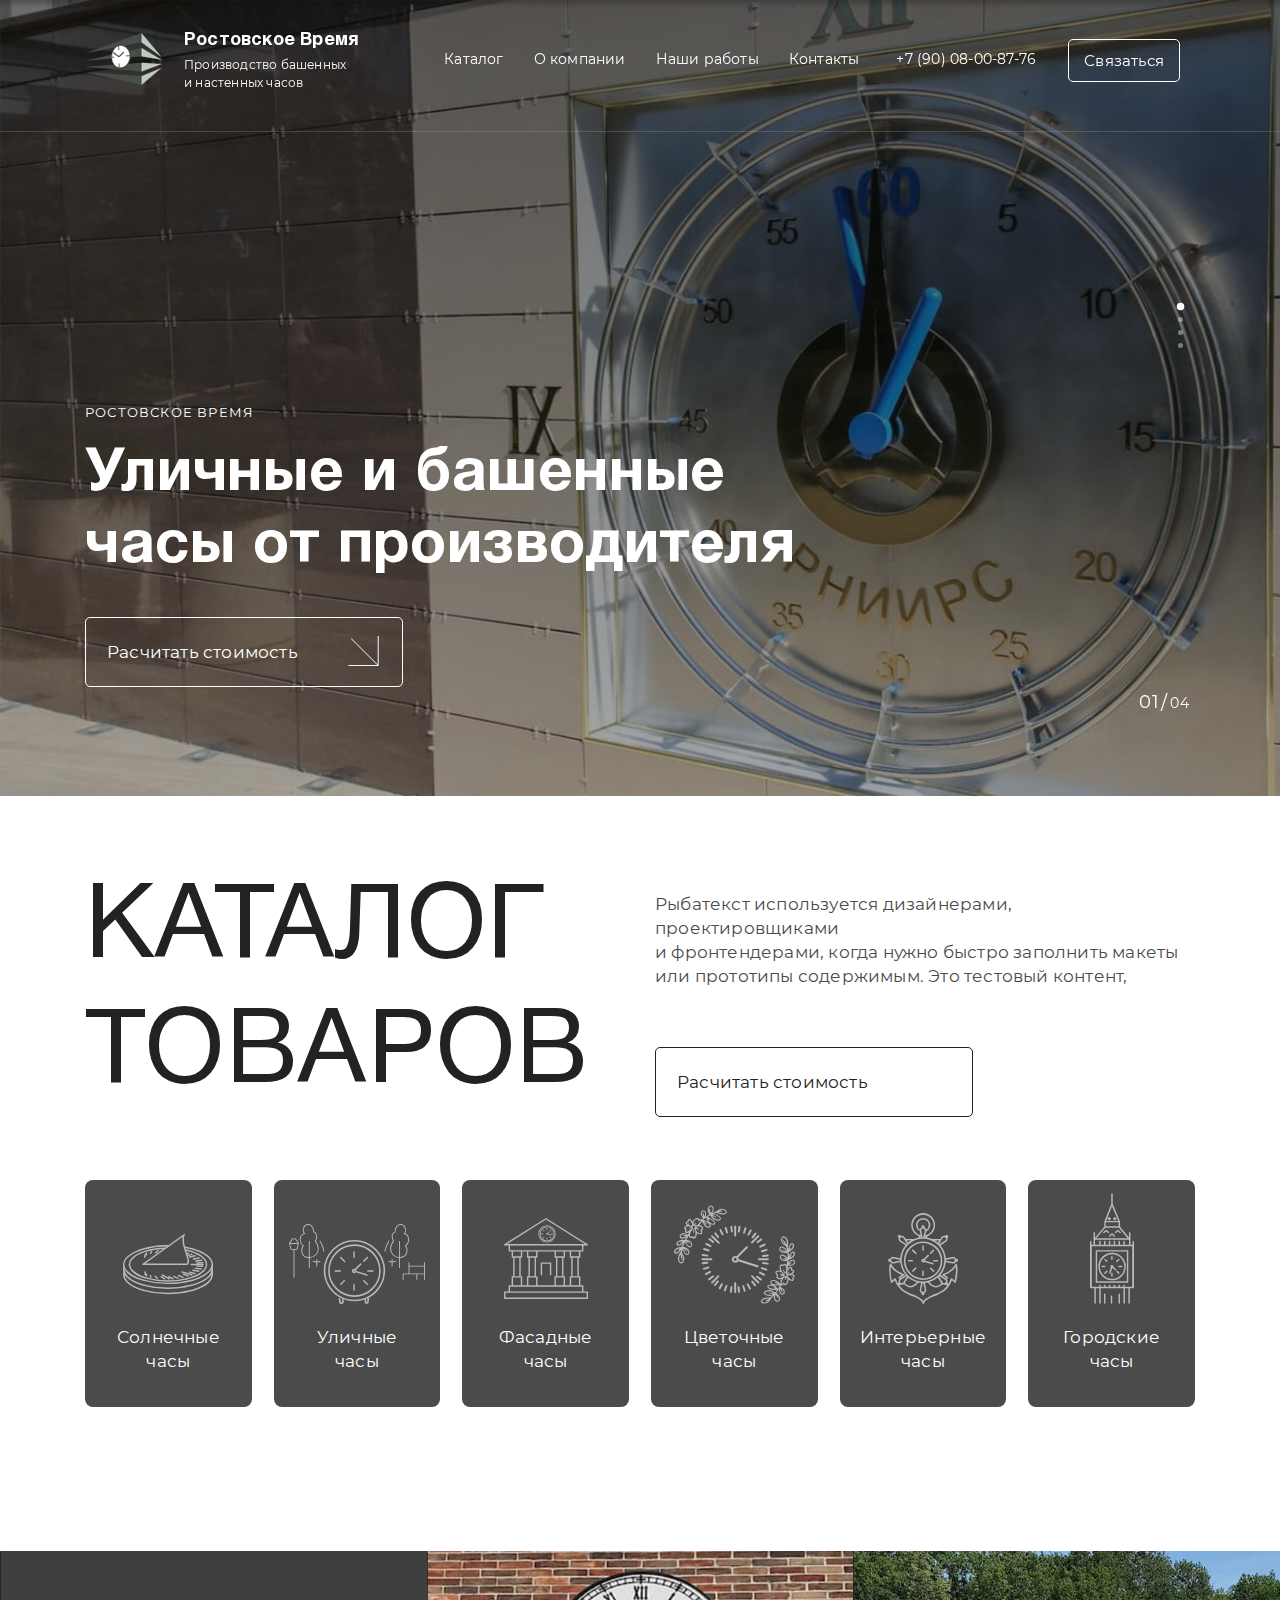
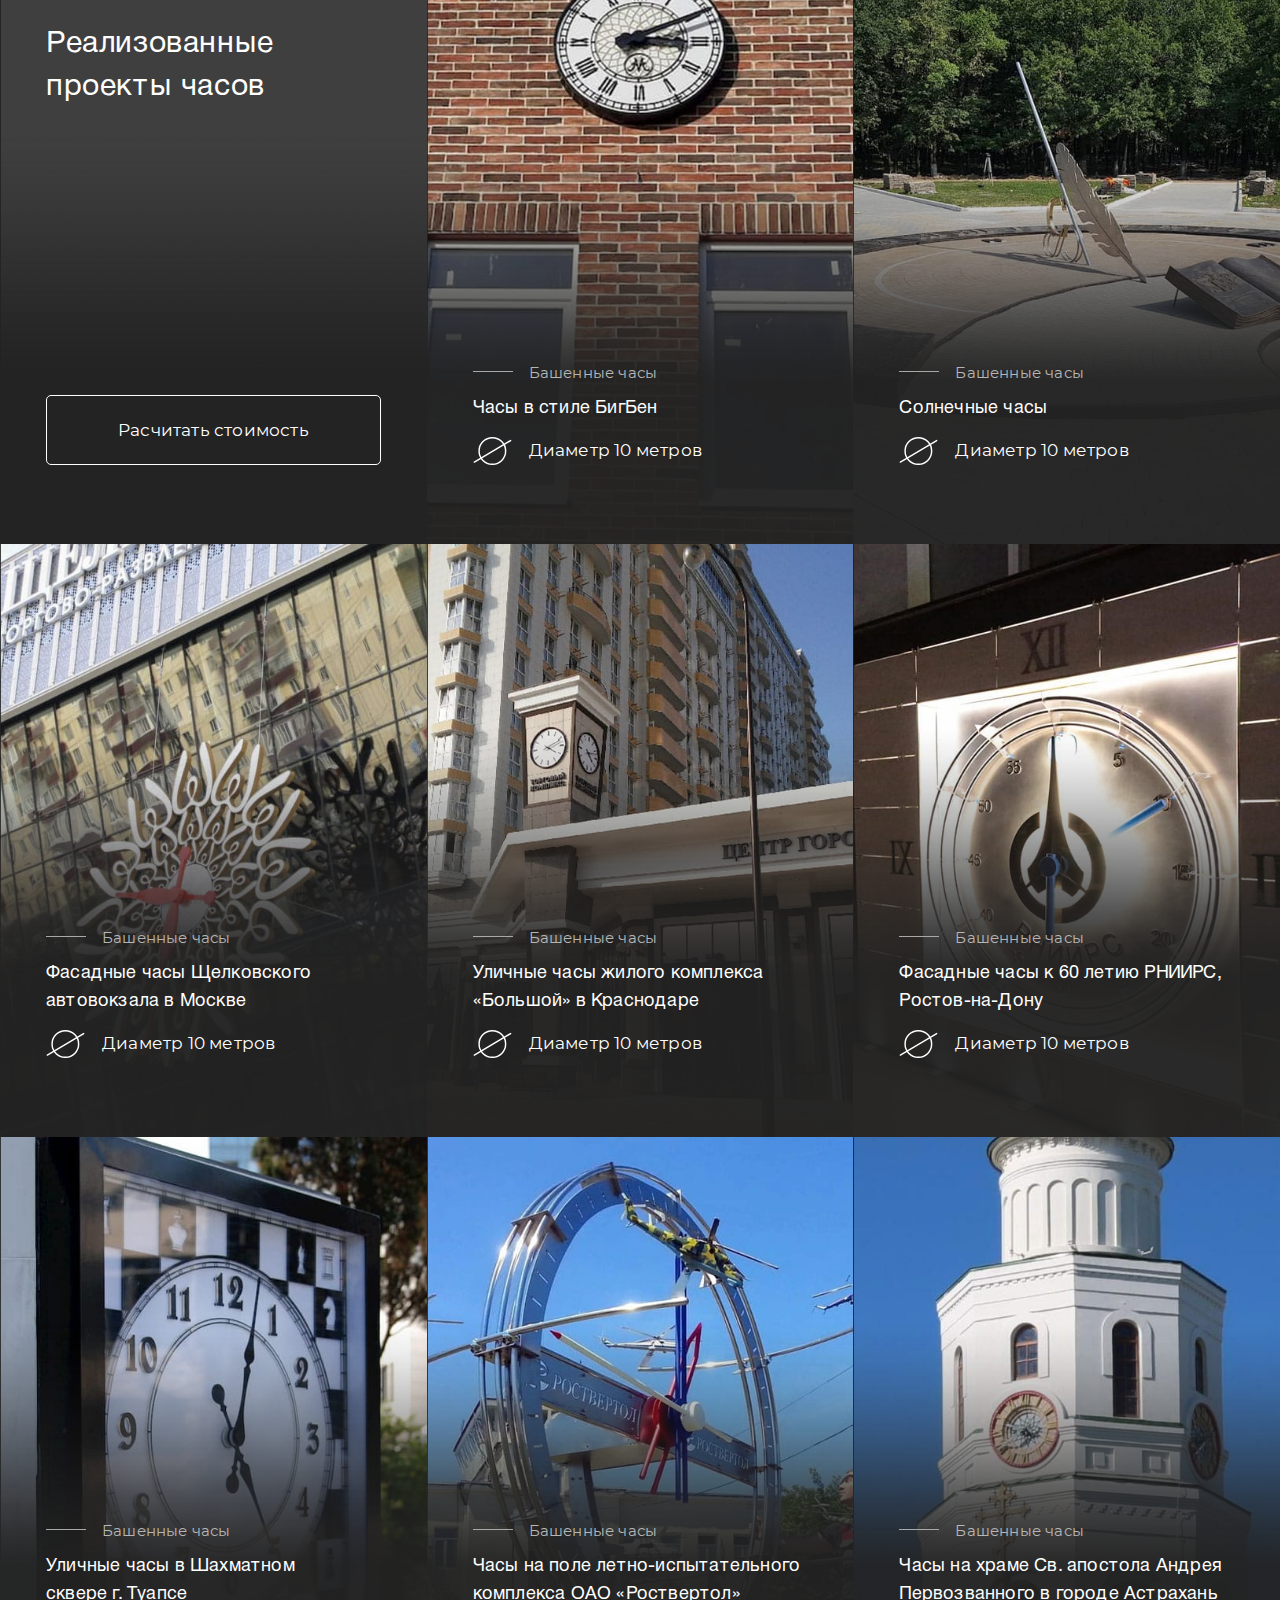
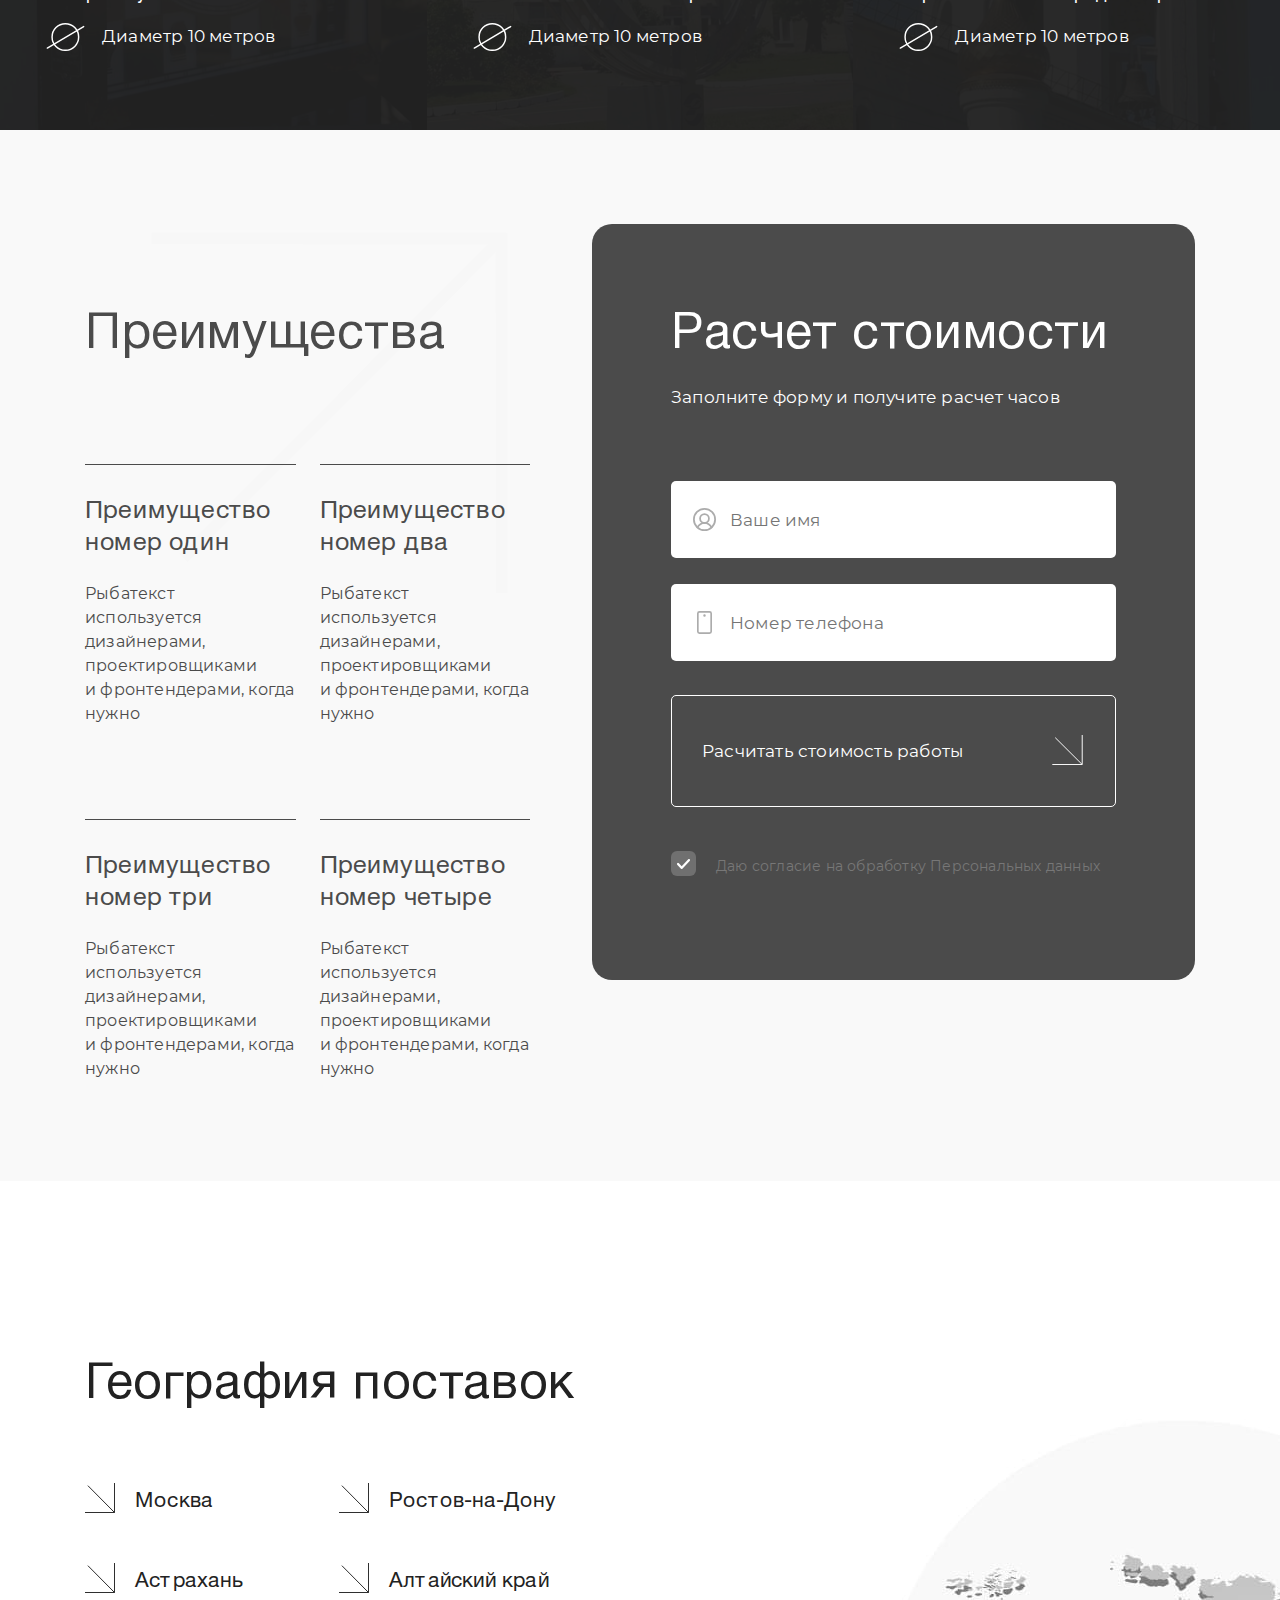
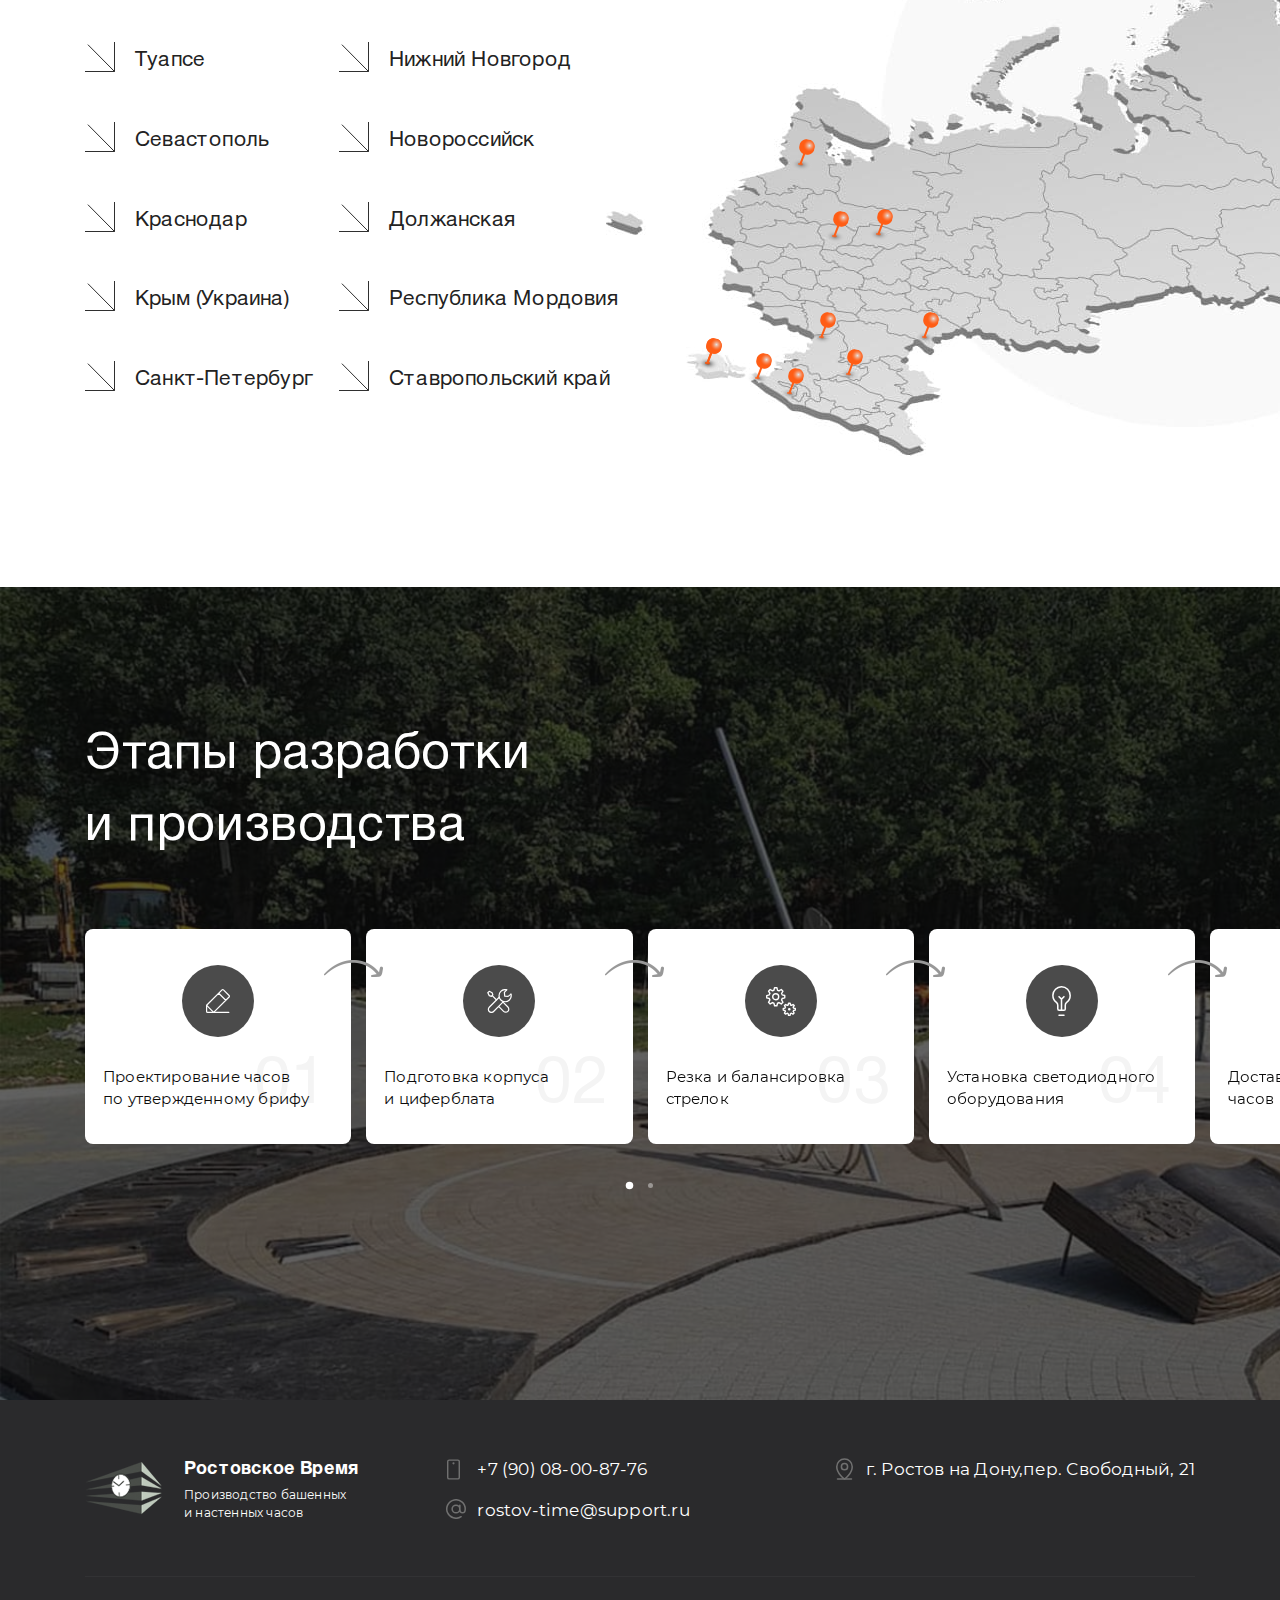
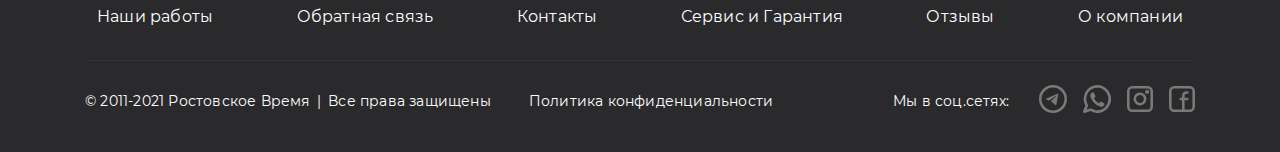
==== index.html @ b3d9bc9e "clocks" ====
<!DOCTYPE html><html lang="ru"><head><meta charset="UTF-8"><meta name="viewport" content="width=device-width,initial-scale=1"><link rel="shortcut icon" href="favicon.ico" type="image/x-icon"><meta http-equiv="X-UA-Compatible" content="ie=edge"><meta name="theme-color" content="#4b4b4b"><title>Главная</title><link rel="stylesheet" href="https://cdn.jsdelivr.net/npm/@fancyapps/ui/dist/fancybox.css"><link rel="stylesheet" href="css/vendor.css"><link rel="stylesheet" href="css/main.css"><script src="https://cdn.jsdelivr.net/npm/@fancyapps/ui@4.0/dist/fancybox.umd.js"></script><script defer="defer" src="js/main.js"></script></head><body><div class="page d-flex flex-column"><div class="page__row page__row--wrapper flex-grow-1"><div class="page__cell container-fluid"><div class="page__row page__row--header page__row--header-abs"><div class="page__cell container"><header class="header"><div class="header__row row flex-nowrap justify-content-between justify-content-lg-start align-items-center"><div class="header__cell header__cell--logo col-auto"><a href="#" class="logo d-flex align-items-center"><img class="logo__picture" src="img/logo.png" alt="Logo"> <span class="logo__content"><span class="logo__title d-lg-none d-xl-block">Ростовское Время</span> <span class="logo__desc d-none d-xl-block">Производство башенных<br>и настенных часов</span></span></a></div><div class="header__cell d-block d-lg-none col-auto"><div class="row row-mr-0 align-items-center"><div class="col-auto col-pd-0"><button class="btn-tel btn-reset d-flex justify-content-center align-items-center"><img class="btn-tel__icon" src="img/mobile-call.svg" alt="tel"></button></div><div class="col-auto col-pd-0"><button class="hamburger btn-reset" data-target="#nav"><img class="hamburger__icon" src="img/hamburger.svg" alt="hamburger"></button></div></div></div><div class="header__cell header__cell--nav col-auto flex-grow-1"><nav class="nav row align-items-center justify-content-between d-block d-lg-flex" id="nav"><div class="nav__top col-auto"><div class="nav__logo d-lg-none"><a href="#" class="logo logo--nav d-inline-flex align-items-center"><img class="logo__picture logo__picture--nav" src="img/logo.png" alt="Logo"> <span class="logo__content logo__content--nav"><span class="logo__title logo__title--nav d-lg-none d-xl-block">Ростовское Время</span></span></a></div><ul class="nav__menu d-lg-flex list-reset"><li class="nav__item"><a class="nav__link" href="#">Каталог</a></li><li class="nav__item"><a class="nav__link" href="#">О компании</a></li><li class="nav__item"><a class="nav__link" href="#">Наши работы</a></li><li class="nav__item"><a class="nav__link" href="#">Контакты</a></li></ul></div><div class="nav__contacts col-auto"><div class="row row-mr-16 align-items-center d-none d-lg-flex"><div class="col-auto col-pd-16"><a class="nav__tel" href="tel:+79008008776">+7 (90) 08-00-87-76</a></div><div class="col-auto col-pd-16"><a class="nav__btn btn btn--default btn--sm d-inline-flex justify-content-center align-items-center user-select-none" href="#">Связаться</a></div></div><div class="nav__contacts-bottom d-lg-none"><div class="nav__contacts-block d-flex"><i class="nav__contacts-icon tel"></i> <a class="nav__contacts-text" href="mailto:rostov-time@support.ru">+7 (90) 08-00-87-76</a></div><div class="nav__contacts-block d-flex"><i class="nav__contacts-icon email"></i> <a class="nav__contacts-text" href="mailto:rostov-time@support.ru">rostov-time@support.ru</a></div><div class="nav__contacts-block d-flex"><i class="nav__contacts-icon pin"></i> <span class="nav__contacts-text">г. Ростов на Дону,<br class="d-lg-none">пер. Свободный, 21</span></div></div></div></nav><span class="nav__overlay" data-target="#nav"></span></div></div></header></div></div><div class="page__row"><div class="page__cell container-fluid"><div class="home"><div class="home-swiper swiper"><div class="swiper-wrapper"><section class="swiper-slide"><div class="home__item bg-cover" style="background-image: url(img/home-bg-1.jpg);"><div class="home__row"><div class="home__cell container"><div class="home__wrapper d-flex align-items-center align-items-lg-end"><div class="home__content"><span class="home__text text-uppercase">Ростовское Время</span><h1 class="home__title title title--h1 bold">Уличные и башенные часы от производителя</h1><a class="nav__btn btn btn--default btn--lg d-inline-flex justify-content-center align-items-center user-select-none" href="#"><span class="btn__text">Расчитать стоимость</span> <i class="icon"><svg class="icon__svg icon__svg--btn-arrow fill-none"><use xlink:href="img/sprite.svg#btn-arrow"></use></svg></i></a></div></div></div></div></div></section><section class="swiper-slide"><div class="home__item bg-cover" style="background-image: url(img/home-bg-2.jpg);"><div class="home__row"><div class="home__cell container"><div class="home__wrapper d-flex align-items-center align-items-lg-end"><div class="home__content"><span class="home__text text-uppercase">Ростовское Время 2</span><h1 class="home__title title title--h1 bold">Уличные и башенные часы от производителя 2</h1><a class="nav__btn btn btn--default btn--lg d-inline-flex justify-content-center align-items-center user-select-none" href="#"><span class="btn__text">Расчитать стоимость</span> <i class="icon"><svg class="icon__svg icon__svg--btn-arrow fill-none"><use xlink:href="img/sprite.svg#btn-arrow"></use></svg></i></a></div></div></div></div></div></section><section class="swiper-slide"><div class="home__item bg-cover" style="background-image: url(img/home-bg-1.jpg);"><div class="home__row"><div class="home__cell container"><div class="home__wrapper d-flex align-items-center align-items-lg-end"><div class="home__content"><span class="home__text text-uppercase">Ростовское Время 3</span><h1 class="home__title title title--h1 bold">Уличные и башенные часы от производителя 3</h1><a class="nav__btn btn btn--default btn--lg d-inline-flex justify-content-center align-items-center user-select-none" href="#"><span class="btn__text">Расчитать стоимость</span> <i class="icon"><svg class="icon__svg icon__svg--btn-arrow fill-none"><use xlink:href="img/sprite.svg#btn-arrow"></use></svg></i></a></div></div></div></div></div></section><section class="swiper-slide"><div class="home__item bg-cover" style="background-image: url(img/home-bg-2.jpg);"><div class="home__row"><div class="home__cell container"><div class="home__wrapper d-flex align-items-center align-items-lg-end"><div class="home__content"><span class="home__text text-uppercase">Ростовское Время 4</span><h1 class="home__title title title--h1 bold">Уличные и башенные часы от производителя 4</h1><a class="nav__btn btn btn--default btn--lg d-inline-flex justify-content-center align-items-center user-select-none" href="#"><span class="btn__text">Расчитать стоимость</span> <i class="icon"><svg class="icon__svg icon__svg--btn-arrow fill-none"><use xlink:href="img/sprite.svg#btn-arrow"></use></svg></i></a></div></div></div></div></div></section></div><div class="home__dots dots d-flex flex-lg-column"></div><div class="disc-num d-none d-lg-block"></div></div></div></div></div><div class="page__row bg-color-wild-sand-mobile"><div class="page__cell container"><section class="section section--first"><div class="section__row row text-center-mobile"><div class="section__cell col-12 col-xl-6"><h2 class="section__main-title title light text-uppercase">каталог товаров</h2></div><div class="section__cell section__cell--content col-12 col-xl-6"><p class="section__text text">Рыбатекст используется дизайнерами, проектировщиками<br>и фронтендерами, когда нужно быстро заполнить макеты<br>или прототипы содержимым. Это тестовый контент,</p><a class="section__btn btn btn--primary btn--lg d-inline-flex justify-content-center align-items-center user-select-none" href="#"><span class="btn__text">Расчитать стоимость</span> <i class="icon"><svg class="icon__svg icon__svg--btn-arrow fill-none"><use xlink:href="img/sprite.svg#btn-arrow"></use></svg></i></a></div></div><div class="catalog"><ul class="catalog__items row row-mr-11 list-reset"><li class="catalog__item col-6 col-md-3 col-xl-2 col-pd-11"><a class="catalog__block d-flex flex-column align-items-center height-fluid" href="#"><i class="catalog__icon d-flex justify-content-center align-items-start icon"><svg class="icon__svg icon__svg--catalog-1 stroke-none"><use xlink:href="img/sprite.svg#catalog-1"></use></svg> </i><span class="catalog__text">Солнечные<br>часы</span></a></li><li class="catalog__item col-6 col-md-3 col-xl-2 col-pd-11"><a class="catalog__block d-flex flex-column align-items-center height-fluid" href="#"><i class="catalog__icon d-flex justify-content-center align-items-start icon"><svg class="icon__svg icon__svg--catalog-2 stroke-none"><use xlink:href="img/sprite.svg#catalog-2"></use></svg> </i><span class="catalog__text">Уличные<br>часы</span></a></li><li class="catalog__item col-6 col-md-3 col-xl-2 col-pd-11"><a class="catalog__block d-flex flex-column align-items-center height-fluid" href="#"><i class="catalog__icon d-flex justify-content-center align-items-start icon"><svg class="icon__svg icon__svg--catalog-3 stroke-none"><use xlink:href="img/sprite.svg#catalog-3"></use></svg> </i><span class="catalog__text">Фасадные<br>часы</span></a></li><li class="catalog__item col-6 col-md-3 col-xl-2 col-pd-11"><a class="catalog__block d-flex flex-column align-items-center height-fluid" href="#"><i class="catalog__icon d-flex justify-content-center align-items-start icon"><svg class="icon__svg icon__svg--catalog-4 stroke-none"><use xlink:href="img/sprite.svg#catalog-4"></use></svg> </i><span class="catalog__text">Цветочные<br>часы</span></a></li><li class="catalog__item col-6 col-md-3 col-xl-2 col-pd-11"><a class="catalog__block d-flex flex-column align-items-center height-fluid" href="#"><i class="catalog__icon d-flex justify-content-center align-items-start icon"><svg class="icon__svg icon__svg--catalog-5 stroke-none"><use xlink:href="img/sprite.svg#catalog-5"></use></svg> </i><span class="catalog__text">Интерьерные<br>часы</span></a></li><li class="catalog__item col-6 col-md-3 col-xl-2 col-pd-11"><a class="catalog__block d-flex flex-column align-items-center height-fluid" href="#"><i class="catalog__icon d-flex justify-content-center align-items-start icon"><svg class="icon__svg icon__svg--catalog-6 stroke-none"><use xlink:href="img/sprite.svg#catalog-6"></use></svg> </i><span class="catalog__text">Городские<br>часы</span></a></li></ul></div></section></div></div><div class="page__row"><div class="page__cell container-fluid"><section class="section section--works"><h2 class="section__title title title--h2 light text-center-mobile color-dark d-lg-none">Реализованные проекты часов</h2><div class="works"><ul class="works__items row row-mr-0 list-reset"><li class="works__item d-none d-lg-block col-12 col-sm-6 col-lg-4 col-pd-0 d-none d-lg-block"><div class="work height-fluid"><div class="work__wrapper height-fluid d-flex flex-column justify-content-between align-items-start"><h2 class="work__title-h2 title title--h2 light">Реализованные проекты часов</h2><a class="work__btn btn btn--default btn--lg d-inline-flex justify-content-center align-items-center user-select-none" href="#"><span class="btn__text">Расчитать стоимость</span> <i class="icon d-none d-xxl-block"><svg class="icon__svg icon__svg--btn-arrow fill-none"><use xlink:href="img/sprite.svg#btn-arrow"></use></svg></i></a></div></div></li><li class="works__item col-12 col-sm-6 col-md-4 col-pd-0"><div class="work height-fluid d-flex flex-column justify-content-end align-items-start bg-cover" style="background-image: url(img/work-image-1.jpg);"><a class="work__link" href="#"></a><div class="work__content"><p class="work__text">Башенные часы</p><h4 class="work__title title title--h4 light">Часы в стиле БигБен</h4><p class="work__diameter">Диаметр 10 метров</p></div></div></li><li class="works__item col-12 col-sm-6 col-md-4 col-pd-0"><div class="work height-fluid d-flex flex-column justify-content-end align-items-start bg-cover" style="background-image: url(img/work-image-2.jpg);"><a class="work__link" href="#"></a><div class="work__content"><p class="work__text">Башенные часы</p><h4 class="work__title title title--h4 light">Солнечные часы</h4><p class="work__diameter">Диаметр 10 метров</p></div></div></li><li class="works__item col-12 col-sm-6 col-md-4 col-pd-0"><div class="work height-fluid d-flex flex-column justify-content-end align-items-start bg-cover" style="background-image: url(img/work-image-3.jpg);"><a class="work__link" href="#"></a><div class="work__content"><p class="work__text">Башенные часы</p><h4 class="work__title title title--h4 light">Фасадные часы Щелковского автовокзала в Москве</h4><p class="work__diameter">Диаметр 10 метров</p></div></div></li><li class="works__item d-none d-lg-block col-12 col-sm-6 col-lg-4 col-pd-0"><div class="work height-fluid d-flex flex-column justify-content-end align-items-start bg-cover" style="background-image: url(img/work-image-4.jpg);"><a class="work__link" href="#"></a><div class="work__content"><p class="work__text">Башенные часы</p><h4 class="work__title title title--h4 light">Уличные часы жилого комплекса «Большой» в Краснодаре</h4><p class="work__diameter">Диаметр 10 метров</p></div></div></li><li class="works__item d-none d-lg-block col-12 col-sm-6 col-lg-4 col-pd-0"><div class="work height-fluid d-flex flex-column justify-content-end align-items-start bg-cover" style="background-image: url(img/work-image-5.jpg);"><a class="work__link" href="#"></a><div class="work__content"><p class="work__text">Башенные часы</p><h4 class="work__title title title--h4 light">Фасадные часы к 60 летию РНИИРС, Ростов-на-Дону</h4><p class="work__diameter">Диаметр 10 метров</p></div></div></li><li class="works__item d-none d-lg-block col-12 col-sm-6 col-lg-4 col-pd-0"><div class="work height-fluid d-flex flex-column justify-content-end align-items-start bg-cover" style="background-image: url(img/work-image-6.jpg);"><a class="work__link" href="#"></a><div class="work__content"><p class="work__text">Башенные часы</p><h4 class="work__title title title--h4 light">Уличные часы в Шахматном сквере г. Туапсе</h4><p class="work__diameter">Диаметр 10 метров</p></div></div></li><li class="works__item d-none d-lg-block col-12 col-sm-6 col-lg-4 col-pd-0"><div class="work height-fluid d-flex flex-column justify-content-end align-items-start bg-cover" style="background-image: url(img/work-image-7.jpg);"><a class="work__link" href="#"></a><div class="work__content"><p class="work__text">Башенные часы</p><h4 class="work__title title title--h4 light">Часы на поле летно-испытательного комплекса ОАО «Роствертол»</h4><p class="work__diameter">Диаметр 10 метров</p></div></div></li><li class="works__item d-none d-lg-block col-12 col-sm-6 col-lg-4 col-pd-0"><div class="work height-fluid d-flex flex-column justify-content-end align-items-start bg-cover" style="background-image: url(img/work-image-8.jpg);"><a class="work__link" href="#"></a><div class="work__content"><p class="work__text">Башенные часы</p><h4 class="work__title title title--h4 light">Часы на храме Св. апостола Андрея Первозванного в городе Астрахань</h4><p class="work__diameter">Диаметр 10 метров</p></div></div></li></ul></div><div class="section__btn-wrapper d-lg-none"><a class="section__btn btn btn--primary btn--lg d-inline-flex justify-content-between align-items-center user-select-none" href="#"><span class="btn__text">Открыть каталог</span> <i class="icon"><svg class="icon__svg icon__svg--btn-arrow fill-none"><use xlink:href="img/sprite.svg#btn-arrow"></use></svg></i></a></div></section></div></div><div class="page__row bg-color-alabaster"><div class="page__cell container"><section class="section section--default section--advantages-form"><div class="section__row row"><div class="section__cell section__cell--advantages col-12 col-xl-5 col-xxl-6"><h2 class="section__title title title--h2 title--mrb-0 light text-center-mobile">Преимущества</h2><div class="advantages"><ul class="advantages__items row row-mr-12 list-reset"><li class="advantages__item col-12 col-sm-12 col-lg-6 col-pd-12"><div class="advantages__block"><h4 class="advantages__title title title--h4 light">Преимущество номер один</h4><p class="advantages__desc">Рыбатекст используется дизайнерами, проектировщиками и фронтендерами, когда нужно</p></div></li><li class="advantages__item col-12 col-sm-12 col-lg-6 col-pd-12"><div class="advantages__block"><h4 class="advantages__title title title--h4 light">Преимущество номер два</h4><p class="advantages__desc">Рыбатекст используется дизайнерами, проектировщиками и фронтендерами, когда нужно</p></div></li><li class="advantages__item col-12 col-sm-12 col-lg-6 col-pd-12"><div class="advantages__block"><h4 class="advantages__title title title--h4 light">Преимущество номер три</h4><p class="advantages__desc">Рыбатекст используется дизайнерами, проектировщиками и фронтендерами, когда нужно</p></div></li><li class="advantages__item col-12 col-sm-12 col-lg-6 col-pd-12"><div class="advantages__block"><h4 class="advantages__title title title--h4 light">Преимущество номер четыре</h4><p class="advantages__desc">Рыбатекст используется дизайнерами, проектировщиками и фронтендерами, когда нужно</p></div></li></ul></div></div><div class="section__cell section__cell--form col-12 col-xl-7 col-xxl-6"><form class="form" action="#"><div class="form__wrapper"><div class="form__content"><div class="form__block"><header class="form__header"><h2 class="form__title title title--h2 light">Расчет стоимости</h2><p class="form__subtitle">Заполните форму и получите расчет часов</p></header><div class="form__body"><div class="form__group"><div class="form__group-wrapper"><span class="form__icon pointer-events-none d-flex justify-content-center align-items-center"><img class="form__icon-picture form__icon-picture--1" src="img/form-input1.svg" alt="form-icon"> </span><input type="text" name="userName" placeholder="Ваше имя" class="form__control form__control-input control-reset border-radius-6"></div></div><div class="form__group"><div class="form__group-wrapper"><span class="form__icon pointer-events-none d-flex justify-content-center align-items-center"><img class="form__icon-picture form__icon-picture--2" src="img/form-input2.svg" alt="form-icon"> </span><input type="tel" name="userTel" placeholder="Номер телефона" class="form__control form__control-input control-reset border-radius-6" maxlength="18"></div></div><div class="form__group form__group--btn"><button class="form__btn btn btn--default btn--shadow btn--xl btn--fluid text-left-mobile d-inline-flex justify-content-between align-items-center" type="submit"><span class="btn__text">Расчитать стоимость работы</span> <i class="icon"><svg class="icon__svg icon__svg--btn-arrow fill-none"><use xlink:href="img/sprite.svg#btn-arrow"></use></svg></i></button></div><div class="agree"><label class="agree__label"><input type="checkbox" name="agree" checked="" class="agree__checkbox"> <i class="agree__icon border-radius-2 d-flex justify-content-center align-items-center"><img class="agree__checked" src="img/checked.png" alt="checked"></i></label> Даю согласие на обработку <a href="#" class="agree__link white" target="_blank">Персональных данных</a></div></div></div></div></div></form></div></div></section></div></div><div class="page__row overflow-hidden bg-color-wild-sand-mobile"><div class="page__cell container"><section class="section section--contacts"><span class="map"></span><h2 class="section__title title title--h2 light text-center-mobile">География поставок</h2><div class="contacts"><div class="contacts__map"><img src="img/pin.png" alt="pin" class="contacts__pin contacts__pin--1"> <img src="img/pin.png" alt="pin" class="contacts__pin contacts__pin--2"> <img src="img/pin.png" alt="pin" class="contacts__pin contacts__pin--3"> <img src="img/pin.png" alt="pin" class="contacts__pin contacts__pin--4"> <img src="img/pin.png" alt="pin" class="contacts__pin contacts__pin--5"> <img src="img/pin.png" alt="pin" class="contacts__pin contacts__pin--6"> <img src="img/pin.png" alt="pin" class="contacts__pin contacts__pin--7"> <img src="img/pin.png" alt="pin" class="contacts__pin contacts__pin--8"> <img src="img/pin.png" alt="pin" class="contacts__pin contacts__pin--9"> <img src="img/pin.png" alt="pin" class="contacts__pin contacts__pin--10"> <img src="img/pin.png" alt="pin" class="contacts__pin contacts__pin--11"></div><ul class="contacts__items list-reset d-flex flex-wrap"><li class="contacts__item"><span class="contacts__text">Москва</span></li><li class="contacts__item"><span class="contacts__text">Ростов-на-Дону</span></li><li class="contacts__item"><span class="contacts__text">Астрахань</span></li><li class="contacts__item"><span class="contacts__text">Алтайский край</span></li><li class="contacts__item"><span class="contacts__text">Туапсе</span></li><li class="contacts__item"><span class="contacts__text">Нижний Новгород</span></li><li class="contacts__item"><span class="contacts__text">Севастополь</span></li><li class="contacts__item"><span class="contacts__text">Новороссийск</span></li><li class="contacts__item"><span class="contacts__text">Краснодар</span></li><li class="contacts__item"><span class="contacts__text">Должанская</span></li><li class="contacts__item"><span class="contacts__text">Крым (Украина)</span></li><li class="contacts__item"><span class="contacts__text">Республика Мордовия</span></li><li class="contacts__item"><span class="contacts__text">Санкт-Петербург</span></li><li class="contacts__item"><span class="contacts__text">Ставропольский край</span></li></ul></div></section></div></div><div class="page__row bg-cover bg-overlay overflow-hidden" style="background-image: url(img/stages-bg.jpg);"><div class="page__cell container"><section class="section section--stages"><h2 class="section__title title title--h2 light text-center-mobile">Этапы разработки<br>и производства</h2><div class="stages"><div class="stages-swiper swiper swiper-overflow-visible"><div class="swiper-wrapper"><section class="swiper-slide swiper-slide--stages"><div class="stage height-fluid d-flex flex-column align-items-center" data-count="01"><i class="stage__icon icon d-flex justify-content-center align-items-center"><svg class="icon__svg icon__svg--step-1 fill-none"><use xlink:href="img/sprite.svg#step-1"></use></svg></i><p class="stage__text align-self-start">Проектирование часов по утвержденному брифу</p></div></section><section class="swiper-slide swiper-slide--stages"><div class="stage height-fluid d-flex flex-column align-items-center" data-count="02"><i class="stage__icon icon d-flex justify-content-center align-items-center"><svg class="icon__svg icon__svg--step-2 fill-none"><use xlink:href="img/sprite.svg#step-2"></use></svg></i><p class="stage__text align-self-start">Подготовка корпуса и циферблата</p></div></section><section class="swiper-slide swiper-slide--stages"><div class="stage height-fluid d-flex flex-column align-items-center" data-count="03"><i class="stage__icon icon d-flex justify-content-center align-items-center"><svg class="icon__svg icon__svg--step-3 fill-none"><use xlink:href="img/sprite.svg#step-3"></use></svg></i><p class="stage__text align-self-start">Резка и балансировка стрелок</p></div></section><section class="swiper-slide swiper-slide--stages"><div class="stage height-fluid d-flex flex-column align-items-center" data-count="04"><i class="stage__icon icon d-flex justify-content-center align-items-center"><svg class="icon__svg icon__svg--step-4 fill-none"><use xlink:href="img/sprite.svg#step-4"></use></svg></i><p class="stage__text align-self-start">Установка светодиодного оборудования</p></div></section><section class="swiper-slide swiper-slide--stages"><div class="stage height-fluid d-flex flex-column align-items-center" data-count="05"><i class="stage__icon icon d-flex justify-content-center align-items-center"><svg class="icon__svg icon__svg--step-5 fill-none"><use xlink:href="img/sprite.svg#step-5"></use></svg></i><p class="stage__text align-self-start">Доставка и монтаж<br>часов</p></div></section></div><div class="stages__dots dots text-center"></div></div></div></section></div></div></div></div><div class="page__row page__row--footer"><div class="page__cell container"><footer class="footer"><div class="footer__top"><div class="footer__row row justify-content-between"><div class="footer__cell col-12 col-lg-auto text-center-mobile"><a href="#" class="footer-logo d-inline-flex align-items-center"><img class="footer-logo__picture" src="img/logo.png" alt="Logo"> <span class="footer-logo__content"><span class="footer-logo__title d-lg-none d-xl-block">Ростовское Время</span> <span class="footer-logo__desc d-lg-none d-xl-block">Производство башенных<br>и настенных часов</span></span></a></div><div class="footer__col col-12 col-lg-auto"><div class="footer__row row"><div class="footer__cell footer__cell--contacts col-12 col-lg-auto"><div class="footer__contacts d-flex flex-column align-items-center d-lg-block"><div class="footer__contacts-block d-flex justify-content-center justify-content-lg-start"><i class="footer__contacts-icon tel"></i> <a class="footer__contacts-text" href="tel:+79008008776">+7 (90) 08-00-87-76</a></div><div class="footer__contacts-block d-flex justify-content-center justify-content-lg-start"><i class="footer__contacts-icon email"></i> <a class="footer__contacts-text" href="mailto:rostov-time@support.ru">rostov-time@support.ru</a></div></div></div><div class="footer__cell footer__cell--contacts col-12 col-lg-auto"><div class="footer__contacts d-flex flex-column align-items-center d-lg-block"><div class="footer__contacts-block d-flex justify-content-center justify-content-lg-start"><i class="footer__contacts-icon pin"></i> <span class="footer__contacts-text">г. Ростов на Дону,<br class="d-lg-none">пер. Свободный, 21</span></div></div></div></div></div></div></div><div class="footer__middle"><nav class="footer__nav"><button class="footer__nav-btn btn-reset d-lg-none active" data-target="#footer-nav">Навигация <img class="footer__nav-icon d-lg-none" src="img/arrow-bottom-2.png" alt="arrow"></button><ul class="footer__nav-menu justify-content-between d-lg-flex list-reset active" id="footer-nav"><li class="footer__nav-item"><a class="footer__nav-link" href="#">Наши работы</a></li><li class="footer__nav-item"><a class="footer__nav-link" href="#">Обратная связь</a></li><li class="footer__nav-item"><a class="footer__nav-link" href="#">Контакты</a></li><li class="footer__nav-item"><a class="footer__nav-link" href="#">Сервис и Гарантия</a></li><li class="footer__nav-item"><a class="footer__nav-link" href="#">Отзывы</a></li><li class="footer__nav-item"><a class="footer__nav-link" href="#">О компании</a></li></ul></nav></div><div class="footer__bottom"><div class="footer__row text-center-mobile row justify-content-between align-items-start align-items-xl-center"><div class="footer__cell col-12 col-lg-auto"><p class="footer__copy">© 2011-2021 Ростовское Время <span class="footer__separator">|</span> Все права защищены</p></div><div class="footer__cell col-12 col-lg-auto"><p class="footer__privacy-policy"><a class="footer__privacy-policy-link" href="#">Политика конфиденциальности</a></p></div><div class="footer__cell col-12 col-lg-auto"><div class="footer__row footer__row--social row align-items-center justify-content-center justify-content-lg-start flex-nowrap"><div class="footer__cell--social col-auto"><p class="footer__text">Мы в соц.сетях:</p></div><div class="footer__cell--social col-auto"><div class="social"><ul class="social__items row row-mr-8 d-flex align-items-center list-reset"><li class="social__item col-auto col-pd-8"><a class="social__link" href="#" target="_blank"><img class="social__picture telegram" src="img/ftr-telegram.svg" alt="telegram"></a></li><li class="social__item col-auto col-pd-8"><a class="social__link" href="#" target="_blank"><img class="social__picture viber" src="img/ftr-viber.svg" alt="telegram"></a></li><li class="social__item col-auto col-pd-8"><a class="social__link" href="#" target="_blank"><img class="social__picture inst" src="img/ftr-inst.svg" alt="telegram"></a></li><li class="social__item col-auto col-pd-8"><a class="social__link" href="#" target="_blank"><img class="social__picture fb" src="img/ftr-fb.svg" alt="telegram"></a></li></ul></div></div></div></div></div></div></footer></div></div></div></body></html>
---- css/main.css ----
:root{--font-family:"Montserrat";--header-height:132px;--container-width:1360px;--container-offset:15px;--color-white:#fff;--color-dark:#222;--color-tundora:#4B4B4B;--color-mine-shaft:#383838;--color-mine-shaft-2:#3F3F3F;--color-wild-sand:#F4F4F4;--color-sliver:#B9B9B9;--color-shark:#2A2A2C;--color-dove-gray:#707070;--color-jumbo:#79797A;--color-nobel:#b6b6b6;--color-alabaster:#F9F9F9}.custom-checkbox__field:checked+.custom-checkbox__content::after{opacity:1}.custom-checkbox__field:focus+.custom-checkbox__content::before{outline:red solid 2px;outline-offset:2px}.custom-checkbox__field:disabled+.custom-checkbox__content{opacity:.4;pointer-events:none}@font-face{font-family:Montserrat;src:url(../fonts/Montserrat/Montserrat-Regular.woff2) format("woff2");font-weight:400;font-display:swap;font-style:normal}@font-face{font-family:HelveticaNeueCyr;src:url(../fonts/HelveticaNeueCyr/HelveticaNeueCyr-Bold.woff2) format("woff2");font-weight:700;font-display:swap;font-style:normal}@font-face{font-family:HelveticaNeueCyr;src:url(../fonts/HelveticaNeueCyr/HelveticaNeueCyr-Roman.woff2) format("woff2");font-weight:300;font-display:swap;font-style:normal}*,::after,::before{margin:0;padding:0;-webkit-box-sizing:border-box;box-sizing:border-box}body{margin:0;min-width:320px;min-height:100%;font-size:17px;line-height:1.4118;color:var(--color-tundora);letter-spacing:.2px}img{height:auto;max-width:100%;-o-object-fit:cover;object-fit:cover}a{text-decoration:none}.is-hidden{display:none!important}.title{font-family:HelveticaNeueCyr,sans-serif}.title--mrb-0{margin-bottom:0!important}.title--h1{font-size:60px;line-height:1.2;letter-spacing:.6px}@media (max-width:991px){:root{--header-height:95px}body{font-size:15px;line-height:1.3333;overflow-x:hidden}.title--h1{font-size:31px}}.title--h2{font-size:50px;line-height:1.44;letter-spacing:.6px}@media (max-width:991px){.title--h2{font-size:28px;line-height:1.5089;letter-spacing:.2px}.title--h2-mobile{line-height:1.215}}.title--h4{font-size:25px;line-height:1.52;letter-spacing:.6px}.regular{font-weight:400}.bold{font-weight:700}.light{font-weight:300}.text-uppercase{text-transform:uppercase}.text-left{text-align:left}@media (max-width:991px){.title--h4{font-size:17px;line-height:1.3118}.text-left-mobile{text-align:left!important}.text-center-mobile{text-align:center}}.text-center{text-align:center}.text-right{text-align:right}.text-justify{text-align:justify}.bg-cover{background-size:cover}.bg-contain{background-size:contain}.bg-color-alabaster{background-color:var(--color-alabaster)}.bg-color-tundora{background-color:var(--color-tundora)}@media (max-width:991px){.bg-color-wild-sand-mobile{background-color:var(--color-wild-sand)}}.bg-overlay{position:relative;z-index:1}.bg-overlay::before{content:"";height:100%;width:100%;position:absolute;left:0;top:0;z-index:-1;background-color:rgba(12,12,12,.65)}.color-dark{color:var(--color-dark)}.btn-reset{border:none;padding:0;background:0 0;cursor:pointer}.list-reset{list-style:none}.input-reset{-webkit-appearance:none;-moz-appearance:none;appearance:none;border:none;border-radius:0;background-color:#fff}.input-reset::-webkit-search-cancel-button,.input-reset::-webkit-search-decoration,.input-reset::-webkit-search-results-button,.input-reset::-webkit-search-results-decoration{display:none}.visually-hidden{position:absolute;overflow:hidden;margin:-1px;border:0;padding:0;width:1px;height:1px;clip:rect(0 0 0 0)}.icon__svg--social{color:var(--color-jumbo);height:28px;width:28px}.container-fluid{padding-left:0;padding-right:0}.js-focus-visible :focus:not(.focus-visible){outline:0}.dis-scroll{overflow:hidden;height:100vh;position:fixed;left:0;top:0;width:100%}.page{height:100vh;font-family:var(--font-family,sans-serif);-webkit-text-size-adjust:100%;scroll-behavior:smooth}.overflow-hidden{overflow:hidden}.user-select-none{-webkit-user-select:none;-moz-user-select:none;-ms-user-select:none;user-select:none}.pointer-events-none{pointer-events:none}.height-fluid{height:100%}.row-mr-0{margin-left:0;margin-right:0}.row-mr-8{margin-left:-8px;margin-right:-8px}.row-mr-11{margin-left:-11px;margin-right:-11px}.row-mr-12{margin-left:-12px;margin-right:-12px}.row-mr-16{margin-left:-16px;margin-right:-16px}.row-mr-42{margin-left:-42px;margin-right:-42px}.col-pd-0{padding-left:0;padding-right:0}.col-pd-8{padding-left:8px;padding-right:8px}.col-pd-11{padding-left:11px;padding-right:11px}.col-pd-12{padding-left:12px;padding-right:12px}.col-pd-16{padding-left:16px;padding-right:16px}.col-pd-42{padding-left:42px;padding-right:42px}.text{letter-spacing:.2px;margin-bottom:59px}.text--24{margin-bottom:24px}.section--default{padding-top:94px;padding-bottom:100px}@media (max-width:991px){.text--24{margin-bottom:20px}.section--default{padding-top:44px}}.section__header{padding:42px 0 45px}.section__cell--content{margin-bottom:62px}@media (min-width:1200px){.section__cell--content{padding-top:24px}}.section__cell--advantages{padding-top:75px;background:url(../img/advantages-arrow.png) calc(100% - 37px) 8px no-repeat}@media (max-width:991px){.section__cell--content{margin-bottom:52px}.section__cell--advantages{background:0 0;padding-top:0}}@media (min-width:1440px){.container{max-width:var(--container-width)}.section__cell--text{padding-top:28px}.col-xxl-6{-ms-flex:0 0 50%;-webkit-box-flex:0;flex:0 0 50%;max-width:50%}.d-xxl-block{display:block!important}}@media (min-width:992px){.section__cell--text{padding-bottom:40px}}.section__cell--image{margin-bottom:22px}.section__main-title{font-size:64px;line-height:1.202;color:var(--color-dark);letter-spacing:1.4px;margin-bottom:20px}@media (min-width:1200px){.section__main-title{font-size:104px;margin-bottom:62px}}@media (max-width:991px){.section__main-title{font-size:58px;margin-bottom:16px}}.section__title{margin-bottom:66px}.section__picture{border-radius:8px}@media (max-width:991px){.section__title{margin-bottom:28px}.section__text{line-height:1.6;margin-bottom:20px}}.section__btn-wrapper{padding:63px 15px 71px;text-align:center}.btn{cursor:pointer;background-color:transparent;border:1px solid transparent;position:relative;z-index:1;font-size:19px;line-height:1;padding-left:15px;padding-right:15px;text-align:center;border-radius:5px;-webkit-transition:.3s ease-out;-o-transition:.3s ease-out;transition:.3s ease-out}.btn--default{border-color:var(--color-white);color:var(--color-white)}.btn--default:hover{background-color:var(--color-white);color:var(--color-tundora)}.btn--primary{border-color:var(--color-dark);color:var(--color-dark)}.btn--primary:hover{background-color:var(--color-dark);color:var(--color-white)}.btn--sm{height:43px;font-size:15px;min-width:150px}.btn--lg{height:70px;min-width:221px;font-size:17px;letter-spacing:.2px;padding-left:21px;padding-right:21px}@media (max-width:991px){.btn--lg{min-width:290px}}@media (min-width:992px){.btn--xl{height:112px;min-width:293px;font-size:17px;line-height:1;padding-left:30px;padding-right:30px;letter-spacing:.2px}.home__dots.dots{right:calc(50% - 430px)}}@media (max-width:991px){.btn--xl{height:90px;padding-bottom:3px;min-width:233px;line-height:1.4118;font-size:17px}}.btn--fluid{width:100%;max-width:100%;min-width:0}.icon--fill-none{fill:none}.icon--stroke-none{stroke:none}.icon__svg{fill:currentColor;stroke:currentColor}.icon__svg--btn-arrow{margin-left:50px;margin-right:2px;height:30px;width:31px;stroke-width:6px}.icon .fill-none{fill:none}.icon .stroke-none{stroke:none}.home__dots.dots{position:absolute;top:300px;left:auto;bottom:auto;width:20px;z-index:100}@media (min-width:1200px){.home__dots.dots{right:calc(50% - 550px)}}@media (min-width:1440px){.home__dots.dots{right:calc(50% - 645px)}}.swiper-slide{height:auto}@media (max-width:991px){.icon__svg--btn-arrow{margin-left:27px;margin-right:0}.home__dots.dots{width:auto;bottom:47px;left:50%;-webkit-transform:translateX(-50%);-ms-transform:translateX(-50%);transform:translateX(-50%);top:auto}.dots{padding-top:27px}}.dots .swiper-pagination-bullet{height:13px;width:13px;margin:0;padding:4px;background-clip:content-box;background-color:var(--color-white);opacity:.4;-webkit-transition:.3s;-o-transition:.3s;transition:.3s}.dots .swiper-pagination-bullet-active{opacity:1;-webkit-transform:scale(1.5);-ms-transform:scale(1.5);transform:scale(1.5)}.dots--gray .swiper-pagination-bullet{background-color:#d2d2d2}.carousel-nav{margin-right:-20px}.next,.prev{color:#0f0f0f;padding:10px;cursor:pointer;margin:0 10px}.prev__icon{-webkit-transform:rotate(180deg);-ms-transform:rotate(180deg);transform:rotate(180deg)}.next__icon,.prev__icon{height:45px;width:41px}.swiper-overflow-visible{overflow:visible}.breadcrumbs__items{color:rgba(34,34,34,.52);line-height:1.4667;font-size:13px}.breadcrumbs__items--top{color:rgba(255,255,255,.52)}.breadcrumbs__item{display:inline;letter-spacing:1.3px}.breadcrumbs__item+.breadcrumbs__item::before{content:"";margin:0 9px 0 5px;font-size:inherit;display:inline-block;vertical-align:middle;position:relative;top:-2px;height:10px;width:20px;background:url(../img/breadcrumb-arrow.png) top left no-repeat}.breadcrumbs__link{color:#222}.breadcrumbs__link--top{color:var(--color-white)}.page__row--header{background-color:var(--color-mine-shaft);height:var(--header-height)}.page__row--header-abs{position:absolute;left:0;top:0;width:100%;z-index:1000;background-color:transparent;border-bottom:1px solid rgba(255,255,255,.15)}.header{padding:28px 0 40px}@media (max-width:991px){.dots .swiper-pagination-bullet{margin:0 1px!important}.page__row--header{height:auto}.header{padding:0}.header__row{margin-left:-5px;height:var(--header-height);margin-right:-5px}.header__cell{padding-left:5px;padding-right:5px}}.header__cell--logo{margin-right:80px}@media (max-width:1439px){.header__cell--logo{margin-right:40px}}@media (max-width:991px){.header__cell--logo{margin-right:0}.header__cell--nav{position:absolute;z-index:1000}}.footer-logo,.logo{color:var(--color-white);position:relative;z-index:1}.footer-logo--nav,.logo--nav{color:inherit}.footer-logo__picture,.logo__picture{margin-right:22px;position:relative;top:-1px;width:77px}.footer-logo__title,.logo__title{display:block;font-size:18px;font-family:HelveticaNeueCyr,sans-serif;font-weight:700;letter-spacing:.2px;margin-bottom:3px}.footer-logo__desc,.logo__desc{font-size:12px;line-height:1.5;letter-spacing:.2px}@media (max-width:991px){.logo{width:170px}.logo__picture{width:66px;margin-right:8px}.logo__title{line-height:1.2;font-size:15px}}.logo__picture--nav{width:100px;margin-right:16px}.logo__title--nav{font-size:16px;margin-bottom:0;padding-top:4px}.nav{color:var(--color-white);padding-top:11px}@media (max-width:1439px){.nav{font-size:14px;padding:0 15px}}@media (max-width:991px){.nav{position:fixed;top:0;left:0;z-index:1000;background-color:#fafafa;color:var(--color-dark);height:100vh;max-height:100%;overflow:auto;margin:0;padding:0 0 30px;max-width:252px;width:100%;-ms-transform:translate3d(-100%,0,0);-webkit-transform:translate3d(-100%,0,0);transform:translate3d(-100%,0,0);-webkit-transition:left .6s cubic-bezier(.4,.2,0,1);-o-transition:left .6s cubic-bezier(.4,.2,0,1);transition:left .6s cubic-bezier(.4,.2,0,1)}.nav.active{left:252px}.nav__menu{border-top:1px solid #f0f0f0;border-bottom:1px solid #f0f0f0;margin:0 -15px}}.nav__item{margin-right:47px}@media (max-width:1439px){.nav__item{margin-right:30px}}.nav__item:last-of-type{margin-right:0}.nav__link{color:inherit;-webkit-transition:.2s;-o-transition:.2s;transition:.2s}.nav__link:hover{color:rgba(255,255,255,.85)}@media (max-width:991px){.nav__item{margin-right:0;border-bottom:1px solid #f0f0f0}.nav__item:last-of-type{border-bottom:none}.nav__link{font-size:17px;padding:15px 15px 16px;display:block}.nav__link:hover{color:inherit}.nav__top{background-color:var(--color-white);padding-top:32px;margin-bottom:60px}.nav__overlay{background-color:rgba(0,0,0,.62);position:fixed;left:0;top:0;bottom:0;right:0;z-index:-1;opacity:0;visibility:hidden;-webkit-transition:z-index .3s linear,opacity .3s linear,visibility .3s linear;-o-transition:z-index .3s linear,opacity .3s linear,visibility .3s linear;transition:z-index .3s linear,opacity .3s linear,visibility .3s linear}.nav__overlay.active{z-index:500;opacity:1;visibility:visible}}.nav__logo{margin-bottom:39px}.nav__tel{color:inherit}@media (max-width:1439px){.nav__tel{font-size:14px}.nav__btn{min-width:auto}.work__btn{min-width:100%}}.nav__contacts-icon{min-height:20px}.nav__contacts-icon.tel{background-position:1px 0;font-size:15px}.btn-tel{height:38px;width:38px;border:1px solid rgba(255,255,255,.27);border-radius:50%;position:relative;top:-3px;margin-right:13px}.btn-tel__icon{width:15px}.hamburger{padding:13px;margin-right:-13px}.home{color:var(--color-white)}.home__item{position:relative;z-index:1}.home__item::before{content:"";display:block;height:100%;width:100%;z-index:-1;position:absolute;left:0;top:0;background:-webkit-gradient(linear,left top,left bottom,from(rgba(12,12,12,.71)),color-stop(1%,rgba(12,12,12,.6)),color-stop(94%,rgba(13,13,13,.38)),to(rgba(11,11,11,.36)));background:-o-linear-gradient(top,rgba(12,12,12,.71) 0,rgba(12,12,12,.6) 1%,rgba(13,13,13,.38) 94%,rgba(11,11,11,.36) 100%);background:linear-gradient(to bottom,rgba(12,12,12,.71) 0,rgba(12,12,12,.6) 1%,rgba(13,13,13,.38) 94%,rgba(11,11,11,.36) 100%)}.home__wrapper{height:100vh;min-height:600px;max-height:796px;padding-bottom:109px}.home__content{max-width:766px}.home__title{margin-top:18px;margin-bottom:34px}@media (max-width:991px){.home__wrapper{padding-top:150px}.home__content{text-align:center}.home__title{margin-top:12px}}.home__text{font-size:13px;display:block;letter-spacing:1.2px}@media (min-width:992px){.disc-num.swiper-pagination-bullets{right:calc(50% - 450px)}}@media (min-width:1200px){.disc-num.swiper-pagination-bullets{right:calc(50% - 550px)}}@media (min-width:1440px){.disc-num.swiper-pagination-bullets{right:calc(50% - 665px)}}.disc-num.swiper-pagination-bullets{counter-reset:slides-num;color:#fff;position:absolute;bottom:78px;left:auto;z-index:50;text-align:left;padding-left:50px;width:auto;font-size:18px}.disc-num::after,.disc-num::before{display:inline-block;vertical-align:middle;line-height:1;position:relative;top:-3px}.disc-num::before{content:"/";color:inherit}.disc-num::after{content:counter(slides-num,decimal-leading-zero);font-size:14px;margin-left:3px;letter-spacing:1px}.disc-num .swiper-pagination-bullet{display:inline-block;cursor:default;counter-increment:slides-num;margin-right:5px;position:absolute;left:0;top:0;background:0 0}.disc-num .swiper-pagination-bullet::after{content:counter(slides-num,decimal-leading-zero);font-size:18px;line-height:1;text-align:right;position:absolute;right:-37px;top:0;opacity:0;z-index:50;letter-spacing:1px}.disc-num .swiper-pagination-bullet-active::after{opacity:1;z-index:100}.disc-num .swiper-pagination-bullet::before{display:none}.section--first{padding-top:72px;padding-bottom:122px}.catalog__item{margin-bottom:22px}@media (max-width:991px){.section--first{padding-top:52px;padding-bottom:57px}.catalog__items{margin-left:-4.5px;margin-right:-4.5px}.catalog__item{padding-left:4.5px;padding-right:4.5px;margin-bottom:9px}}.catalog__block{text-align:center;background-color:var(--color-tundora);padding:13px 20px 34px;color:var(--color-white);border-radius:8px;-webkit-transition:.3s;-o-transition:.3s;transition:.3s}.catalog__block:hover{background-color:var(--color-dark)}.catalog__icon{color:var(--color-sliver);height:132px}@media (max-width:991px){.catalog__block{padding-bottom:23px}.catalog__icon{height:102px}.catalog__text{font-size:17px;line-height:1.4117}}.icon__svg--catalog-1{width:90px;height:68px;margin-top:37px}@media (max-width:991px){.icon__svg--catalog-1{margin-top:17px;width:76px}}.icon__svg--catalog-2{width:136px;height:80px;margin-top:31px}@media (max-width:991px){.icon__svg--catalog-2{margin-top:5px;width:111px}}.icon__svg--catalog-3{width:84px;height:81px;margin-top:25px}@media (max-width:991px){.icon__svg--catalog-3{margin-top:13px;width:68px}}.icon__svg--catalog-4{width:121px;height:99px;margin-top:12px}@media (max-width:991px){.icon__svg--catalog-4{margin-top:3px;width:102px}}.icon__svg--catalog-5{width:70px;height:91px;margin-top:20px}@media (max-width:991px){.icon__svg--catalog-5{margin-top:6px;width:56px}}.icon__svg--catalog-6{width:44px;height:111px}@media (max-width:991px){.icon__svg--catalog-6{margin-top:3px;height:86px}.section--works{padding-top:42px}.works__dots{padding-bottom:30px}}.work{background-color:var(--color-mine-shaft-2);color:var(--color-white);position:relative;z-index:1}.work::before{content:"";height:100%;width:100%;position:absolute;left:0;top:0;z-index:-1;background:url(../img/work-overlay.png) top left/cover no-repeat}.work__link{width:100%;display:block;padding-bottom:139%}.work__content,.work__wrapper{padding:72px 46px 79px}.work__content{position:absolute;left:0;z-index:10;padding-top:0;padding-bottom:0;bottom:79px}@media (max-width:991px){.work__content{padding-left:29px;padding-right:29px;bottom:33px}}.work__text{margin-bottom:12px;padding-left:56px;position:relative;z-index:1;color:var(--color-nobel);font-size:15px}.work__text::before{content:"";width:40px;height:1px;background-color:#a9a9a9;position:absolute;left:0;top:9px;z-index:1}@media (max-width:991px){.work__text::before{width:23px;top:7px}.work__text{font-size:12px;padding-left:35px;margin-bottom:5px}}.work__title{margin-bottom:15px;letter-spacing:.2px}@media (max-width:1439px){.work__title{font-size:18px}}@media (max-width:991px){.work__title{font-size:17px;margin-bottom:7px}}@media (max-width:1439px){.work__title-h2{font-size:30px}}.work__diameter{background:url(../img/diametr.svg) top left/39px 28px no-repeat;padding-left:56px;padding-top:1px;min-height:28px}.advantages{margin-bottom:50px}@media (min-width:1200px){.advantages{margin-bottom:0}}.advantages__item{margin-top:93px}.advantages__block{border-top:1px solid #4b4b4b;padding-top:31px}@media (max-width:991px){.work__diameter{background-size:23px 16px;font-size:12px;padding-left:33px;background-position:0 1px}.section--advantages-form{padding-bottom:0}.advantages{margin-bottom:97px}.advantages__item{margin-top:76px}.advantages__item:first-of-type{margin-top:56px}.advantages__block{padding-top:22px}}.advantages__title{line-height:1.28;letter-spacing:.2px;margin-bottom:22px;min-height:64px;padding-right:30px}@media (max-width:991px){.advantages__title{font-size:20px;padding-right:0;min-height:auto;margin-bottom:17px}}.advantages__desc{font-size:16px;line-height:1.5}@media (max-width:991px){.advantages__desc{font-size:15px;line-height:1.6}}.form__wrapper{margin-left:32px;padding:75px 79px 103px;position:relative;z-index:1;background-color:var(--color-tundora);border-radius:20px}.form__content{color:var(--color-white);margin-left:auto;position:relative;z-index:1}.form__picture{position:absolute;right:444px;top:-98px;z-index:-1;max-width:none}.form__header{margin-bottom:72px}.form__title{margin-bottom:14px}.form__group{margin-bottom:26px}.form__group--btn{margin-bottom:50px;padding-top:8px}.form__group-wrapper{position:relative;z-index:1}.form__icon{position:absolute;left:0;top:0;z-index:1;height:100%;width:66px}.error{color:red}.form__control{background-color:var(--color-white);border:none;color:#939393;font-size:17px;font-family:inherit;letter-spacing:.2px;padding-left:20px;padding-right:20px;width:100%;border-radius:5px}.form__icon+.form__control-input{padding-left:59px}.form__icon-picture--1{width:23px}.form__icon-picture--2{width:15px}.form__control-input{height:77px}.form__control-textarea{resize:none;overflow:auto;min-height:174px;padding-top:18px;padding-bottom:18px}.agree{padding-left:45px;position:relative;font-size:14px;color:#777}.agree__label{position:absolute;left:0;top:-6px;z-index:1}.agree__checkbox{display:none}.agree__icon{height:25px;width:25px;cursor:pointer;display:block;background-color:#707070;border-radius:6px}.agree__checked{opacity:0;-webkit-transition:.3s;-o-transition:.3s;transition:.3s}.agree__checkbox:checked~.agree__icon .agree__checked{opacity:1}.agree__link{color:inherit;-webkit-transition:.3s;-o-transition:.3s;transition:.3s}.agree__link:hover{color:var(--color-white)}@media (max-width:991px){.form__wrapper{padding:46px 15px 61px;margin:0 -15px;border-radius:0}.form__header{text-align:center;margin-bottom:32px}.form__title{margin-bottom:8px}.form__subtitle{font-size:17px;line-height:1.4118}.form__group{margin-bottom:17px;padding-top:0}.form__group--btn{margin-bottom:25px}.form__control-input{height:62px}.form__icon{width:56px}.form__icon+.form__control-input{padding-left:49px}.agree__label{top:1px}}.section--contacts{padding-top:168px;color:var(--color-dark)}.contacts{max-width:600px;min-height:700px;position:relative;z-index:1}@media (max-width:991px){.section--contacts{padding-top:0;padding-bottom:30px}.map{background:url(../img/map-2.jpg) top center no-repeat;height:355px;margin:0 -15px 25px;display:block}.contacts{margin-left:-8px;margin-right:-8px;min-height:auto;padding-top:5px}}.contacts__item{margin-bottom:50px;min-width:254px}@media (max-width:991px){.contacts__item{min-width:auto;padding-left:8px;padding-right:8px;max-width:50%;-webkit-box-flex:1;-ms-flex:1 1 50%;flex:1 1 50%;margin-bottom:2px;min-height:37px}}.contacts__text{display:block;position:relative;z-index:1;font-size:21px;font-family:HelveticaNeueCyr,sans-serif;font-weight:300;padding-left:50px}.contacts__text::before{content:"";height:30px;width:31px;background:url(../img/arrow-right-bottom.svg) top left no-repeat;position:absolute;left:0;top:-4px;z-index:1}@media (max-width:991px){.contacts__text{font-size:14px;line-height:1.2143;padding-left:24px}.contacts__text::before{background-size:15px 15px;top:-1px}}.contacts__pin{display:none}.section--stages{color:var(--color-white);padding:132px 0 202px}.swiper-slide--stages{padding-left:7.5px;padding-right:7.5px}@media (min-width:992px){.contacts__map{background:url(../img/map.jpg) top left no-repeat;height:741px;width:961px;position:absolute;left:521px;top:-172px;z-index:-1}.contacts__pin{position:absolute;z-index:1;display:block}.contacts__pin--1{left:90px;top:623px}.contacts__pin--2{left:140px;top:638px}.contacts__pin--3{left:172px;top:653px}.contacts__pin--4{left:90px;top:623px}.contacts__pin--5{left:204px;top:597px}.contacts__pin--6{left:231px;top:634px}.contacts__pin--7{left:183px;top:424px}.contacts__pin--8{left:261px;top:494px}.contacts__pin--9{left:217px;top:496px}.contacts__pin--10{left:307px;top:597px}.contacts__pin--11{left:730px;top:563px}.swiper-slide--stages::before{content:"";height:17px;width:59px;background:url(../img/arrow-right.png) top left no-repeat;position:absolute;right:-24px;top:31px;z-index:50}.swiper-slide--stages:last-of-type::before{display:none}.stages__dots{margin-top:30px}}@media (max-width:991px){.section--stages{padding-top:48px;padding-bottom:50px}.swiper-slide--stages{width:305px}}.stages{margin-left:-7.5px;margin-right:-7.5px}.stage{background-color:var(--color-white);border-radius:8px;padding:36px 18px 34px;color:#0c0c0c;position:relative;z-index:1}.stage::before{content:attr(data-count);color:var(--color-wild-sand);font-size:66px;font-family:HelveticaNeueCyr,sans-serif;font-weight:300;position:absolute;bottom:11px;right:23px;z-index:-1}.stage__icon{height:72px;width:72px;border-radius:50%;background-color:var(--color-tundora);color:var(--color-white);margin-bottom:29px}.stage__text{font-size:15px;line-height:1.467}.icon__svg--step-1{height:24px;width:24px}.icon__svg--step-2{height:24px;width:25px}.icon__svg--step-3{height:29px;width:30px}.icon__svg--step-4{height:30px;width:19px}.icon__svg--step-5{height:28px;width:24px}.page__row--content{padding-top:57px}.main-title{margin-bottom:28px}@media (max-width:991px){.main-title{font-size:31px;line-height:1.1936;letter-spacing:.2px;margin-bottom:22px}.gallery{margin-left:-15px;margin-right:-15px}}.gallery{margin-bottom:63px}@media (min-width:992px){.gallery__wrapper{display:-ms-grid;display:grid;-ms-grid-columns:(1fr)[4];grid-template-columns:repeat(4,1fr);-ms-grid-rows:(1fr)[4];grid-template-rows:repeat(4,1fr);grid-column-gap:23px;grid-row-gap:23px}.gallery__wrapper .swiper-slide--gallery:nth-of-type(1){-ms-grid-row:1;-ms-grid-row-span:2;-ms-grid-column:1;-ms-grid-column-span:2;grid-area:1/1/3/3}.gallery__wrapper .swiper-slide--gallery:nth-of-type(2){-ms-grid-row:1;-ms-grid-row-span:1;-ms-grid-column:3;-ms-grid-column-span:1;grid-area:1/3/2/4}.gallery__wrapper .swiper-slide--gallery:nth-of-type(3){-ms-grid-row:1;-ms-grid-row-span:1;-ms-grid-column:4;-ms-grid-column-span:1;grid-area:1/4/2/5}.gallery__wrapper .swiper-slide--gallery:nth-of-type(4){-ms-grid-row:2;-ms-grid-row-span:1;-ms-grid-column:3;-ms-grid-column-span:1;grid-area:2/3/3/4}.gallery__wrapper .swiper-slide--gallery:nth-of-type(5){-ms-grid-row:2;-ms-grid-row-span:1;-ms-grid-column:4;-ms-grid-column-span:1;grid-area:2/4/3/5}.gallery__wrapper .swiper-slide--gallery:nth-of-type(6){-ms-grid-row:3;-ms-grid-row-span:1;-ms-grid-column:1;-ms-grid-column-span:1;grid-area:3/1/4/2}.gallery__wrapper .swiper-slide--gallery:nth-of-type(7){-ms-grid-row:3;-ms-grid-row-span:1;-ms-grid-column:2;-ms-grid-column-span:1;grid-area:3/2/4/3}.gallery__wrapper .swiper-slide--gallery:nth-of-type(8){-ms-grid-row:4;-ms-grid-row-span:1;-ms-grid-column:1;-ms-grid-column-span:1;grid-area:4/1/5/2}.gallery__wrapper .swiper-slide--gallery:nth-of-type(9){-ms-grid-row:4;-ms-grid-row-span:1;-ms-grid-column:2;-ms-grid-column-span:1;grid-area:4/2/5/3}.gallery__wrapper .swiper-slide--gallery:nth-of-type(10){-ms-grid-row:3;-ms-grid-row-span:2;-ms-grid-column:3;-ms-grid-column-span:2;grid-area:3/3/5/5}}.gallery__link{display:block;overflow:hidden;border-radius:5px;position:relative;z-index:1;padding-bottom:80.5%}.gallery__link::before{content:"";height:100%;width:100%;position:absolute;left:0;top:0;z-index:10;background:url(../img/card-zoom-image.svg) center no-repeat rgba(56,56,56,.9);opacity:0;visibility:hidden;-webkit-transition:.2s;-o-transition:.2s;transition:.2s;border-radius:inherit;background-size:41px 41px}.gallery__link:hover::before{opacity:1;visibility:visible}@media (max-width:991px){.gallery__wrapper{margin-bottom:23px}.gallery__link{border-radius:0;padding-bottom:0;height:347px;max-width:320px;margin-left:auto;margin-right:auto}}.gallery__picture{position:absolute;left:0;top:0;height:100%;width:100%;z-index:1}.content__button{margin-bottom:27px;display:block;cursor:text;position:relative;z-index:1}.content__button-icon{position:absolute;right:5px;top:16px;z-index:1}@media (max-width:991px){.content__button{margin-bottom:22px;padding-right:40px}.content__wrapper{display:none}.content__wrapper.active{display:block}}.content__button img{-webkit-transition:.3s;-o-transition:.3s;transition:.3s}.content__button.active img{-webkit-transform:rotate(-180deg);-ms-transform:rotate(-180deg);transform:rotate(-180deg)}.content__wrapper{margin-bottom:67px}.content__wrapper:last-of-type{margin-bottom:0}.specifications__flex{border-top:1px solid #f7f7f7;padding:11px 0 8px}.specifications__flex:first-of-type{padding-top:8px}.specifications__flex:last-of-type{border-bottom:1px solid #f7f7f7}.specifications__block:first-of-type{min-width:180px}@media (min-width:1200px){.specifications__block:first-of-type{min-width:246px}}@media (max-width:991px){.specifications{font-size:17px}.specifications__flex{padding:7px 0 9px}.specifications__block:first-of-type{min-width:100%;color:#7c7c7c;margin-bottom:7px}.specifications__block:last-of-type{color:var(--color-dark)}}.top{position:relative;z-index:1;color:var(--color-white)}@media (min-width:992px){.description{padding-top:24px}.description p:not(.txt){line-height:1.7647;margin-bottom:31px}.txt{font-size:20px;line-height:1.6;margin-bottom:19px}.top{min-height:535px;height:calc(100vh - var(--header-height));max-height:662px;padding:40px 0}.top__bg{position:absolute;left:calc(50% - 10px);top:0;height:100%;width:50vw;z-index:100}}@media (min-width:1440px){.top{padding:60px 0 0}.top__content{min-height:432px}}@media (min-width:992px){.top__content{padding-right:50px;max-width:50%}}@media (max-width:991px){.top__bg{padding-bottom:88%;margin:0 -15px}.top__content{margin:0 -15px;background-color:#4b4b4b;overflow:hidden;padding:19px 0}}.top__title{margin:18px 0 51px}@media (max-width:991px){.top__title{margin-bottom:38px}}.top__btn{margin-bottom:50px}.scroll-down{font-size:10px;color:#eaeaea;padding-left:37px;position:absolute;bottom:62px;left:0;z-index:1;min-height:30px;letter-spacing:1.6px}@media (min-width:1440px){.scroll-down{bottom:112px}}.scroll-down::before{content:"";height:30px;width:18px;background:url(../img/category-scroll_down.svg) top left no-repeat;position:absolute;left:0;top:0;z-index:1}.section--text{padding:78px 0 70px}@media (max-width:991px){.section--text{padding-top:48px;padding-bottom:30px}.footer__row--social{margin-left:-8px;margin-right:-8px}}.page__row--footer{background-color:var(--color-shark);color:var(--color-white)}.social__link{display:block}.social__text{padding-bottom:4px}.social__picture.telegram{height:28px;width:28px}.social__picture.viber{width:28px}.social__picture.fb,.social__picture.inst{height:26px;width:26px}@media (max-width:991px){.footer__cell--social{padding-left:8px;padding-right:8px}}.footer__top{padding:57px 0 25px;border-bottom:1px solid rgba(255,255,255,.04)}.footer__middle{border-bottom:1px solid rgba(255,255,255,.04)}@media (max-width:991px){.footer__middle{padding-bottom:20px}}.footer__bottom{font-size:14px;padding:24px 0 33px}.footer-logo{margin-bottom:29px;text-align:left}@media (min-width:992px){.footer__cell--contacts{margin-right:116px}}.footer__cell--contacts:last-of-type{margin-right:0}@media (max-width:991px){.footer__bottom{color:#79797a;line-height:1.1429;padding-bottom:42px}.footer__nav-menu{display:none}.footer__nav-menu.active{display:block}}.footer__nav-link{color:var(--color-white);display:block;padding:29px 12px 32px;font-size:16px;-webkit-transition:.3s;-o-transition:.3s;transition:.3s}.footer__nav-link:hover{opacity:.4}@media (max-width:991px){.footer__nav-link{padding:10px 15px 7px;margin:0 -15px}}.footer__nav-btn{font-size:16px;color:#787878;text-transform:uppercase;letter-spacing:.8px;padding:33px 15px 18px;margin-left:-15px;margin-right:-15px;position:relative;z-index:1;width:calc(100% + 30px);text-align:left}.footer__nav-icon{position:absolute;right:15px;z-index:1;top:40px}@media (max-width:1199px){.footer__copy{margin-bottom:23px}}@media (max-width:991px){.footer__copy{margin-bottom:13px}}.footer__separator{margin:0 3px}@media (min-width:992px){.footer__privacy-policy{margin-right:82px}.footer__contacts-icon.tel,.nav__contacts-icon.tel{top:2px}}.footer__privacy-policy-link{color:var(--color-white)}@media (max-width:991px){.footer__privacy-policy{margin-bottom:42px}.footer__privacy-policy-link{color:inherit}}.footer__contacts-block,.nav__contacts-block{margin-bottom:17px}.footer__contacts-icon,.nav__contacts-icon{color:inherit;background-repeat:no-repeat;width:20px;min-height:22px;margin-right:10px;position:relative;z-index:1}.footer__contacts-icon.tel,.nav__contacts-icon.tel{background-image:url(../img/footer-tel-number.svg);background-size:13px 21px}.footer__contacts-icon.email,.nav__contacts-icon.email{background-image:url(../img/footer-email.svg);background-size:20px 20px;top:1px;left:-1px}@media (max-width:991px){.footer__contacts-block,.nav__contacts-block{margin-bottom:19px}.footer__contacts-icon.email,.nav__contacts-icon.email{top:-1px;left:-3px}}.footer__contacts-icon.pin,.nav__contacts-icon.pin{background-image:url(../img/footer-pin.svg);background-size:17px 22px;top:1px}@media (max-width:991px){.footer__contacts-icon.pin,.nav__contacts-icon.pin{top:-1px}}.footer__contacts-text,.nav__contacts-text{color:var(--color-dark);font-size:15px}.footer__contacts-text{font-size:17px;color:var(--color-white)}
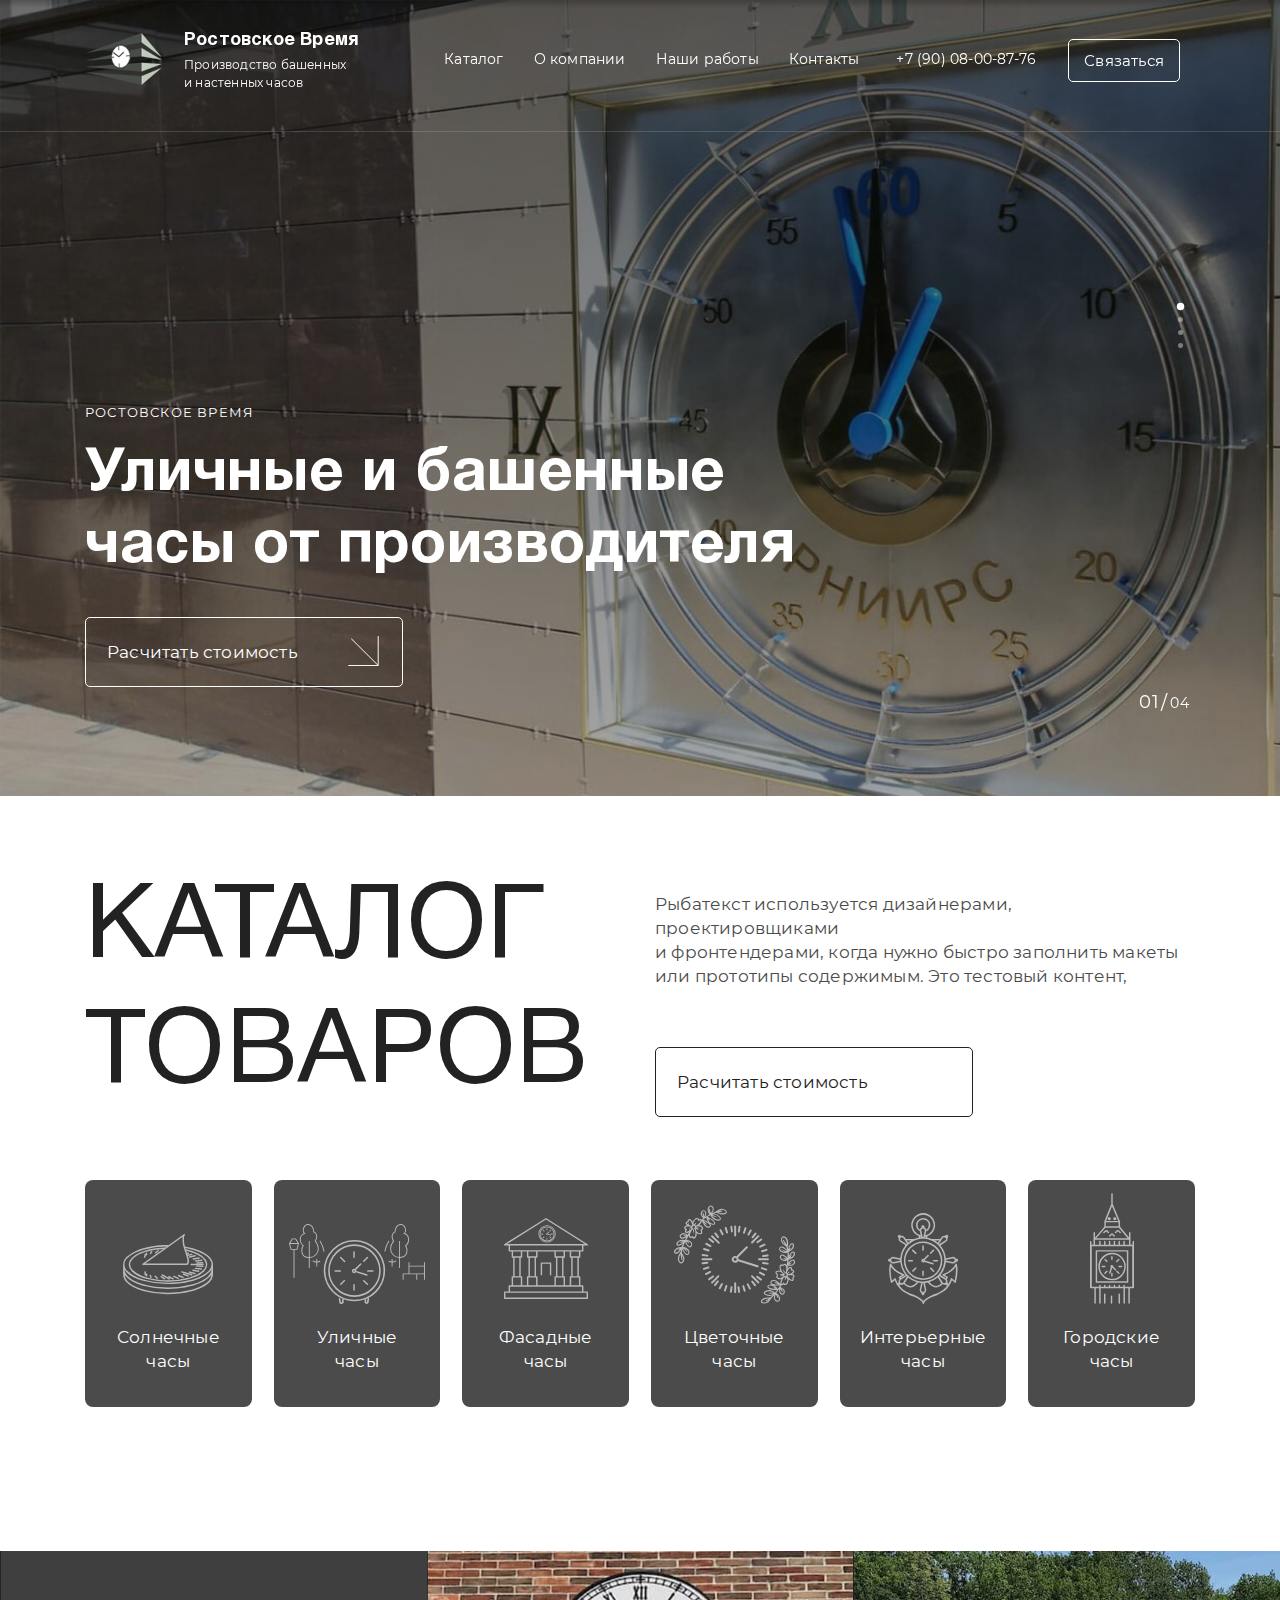
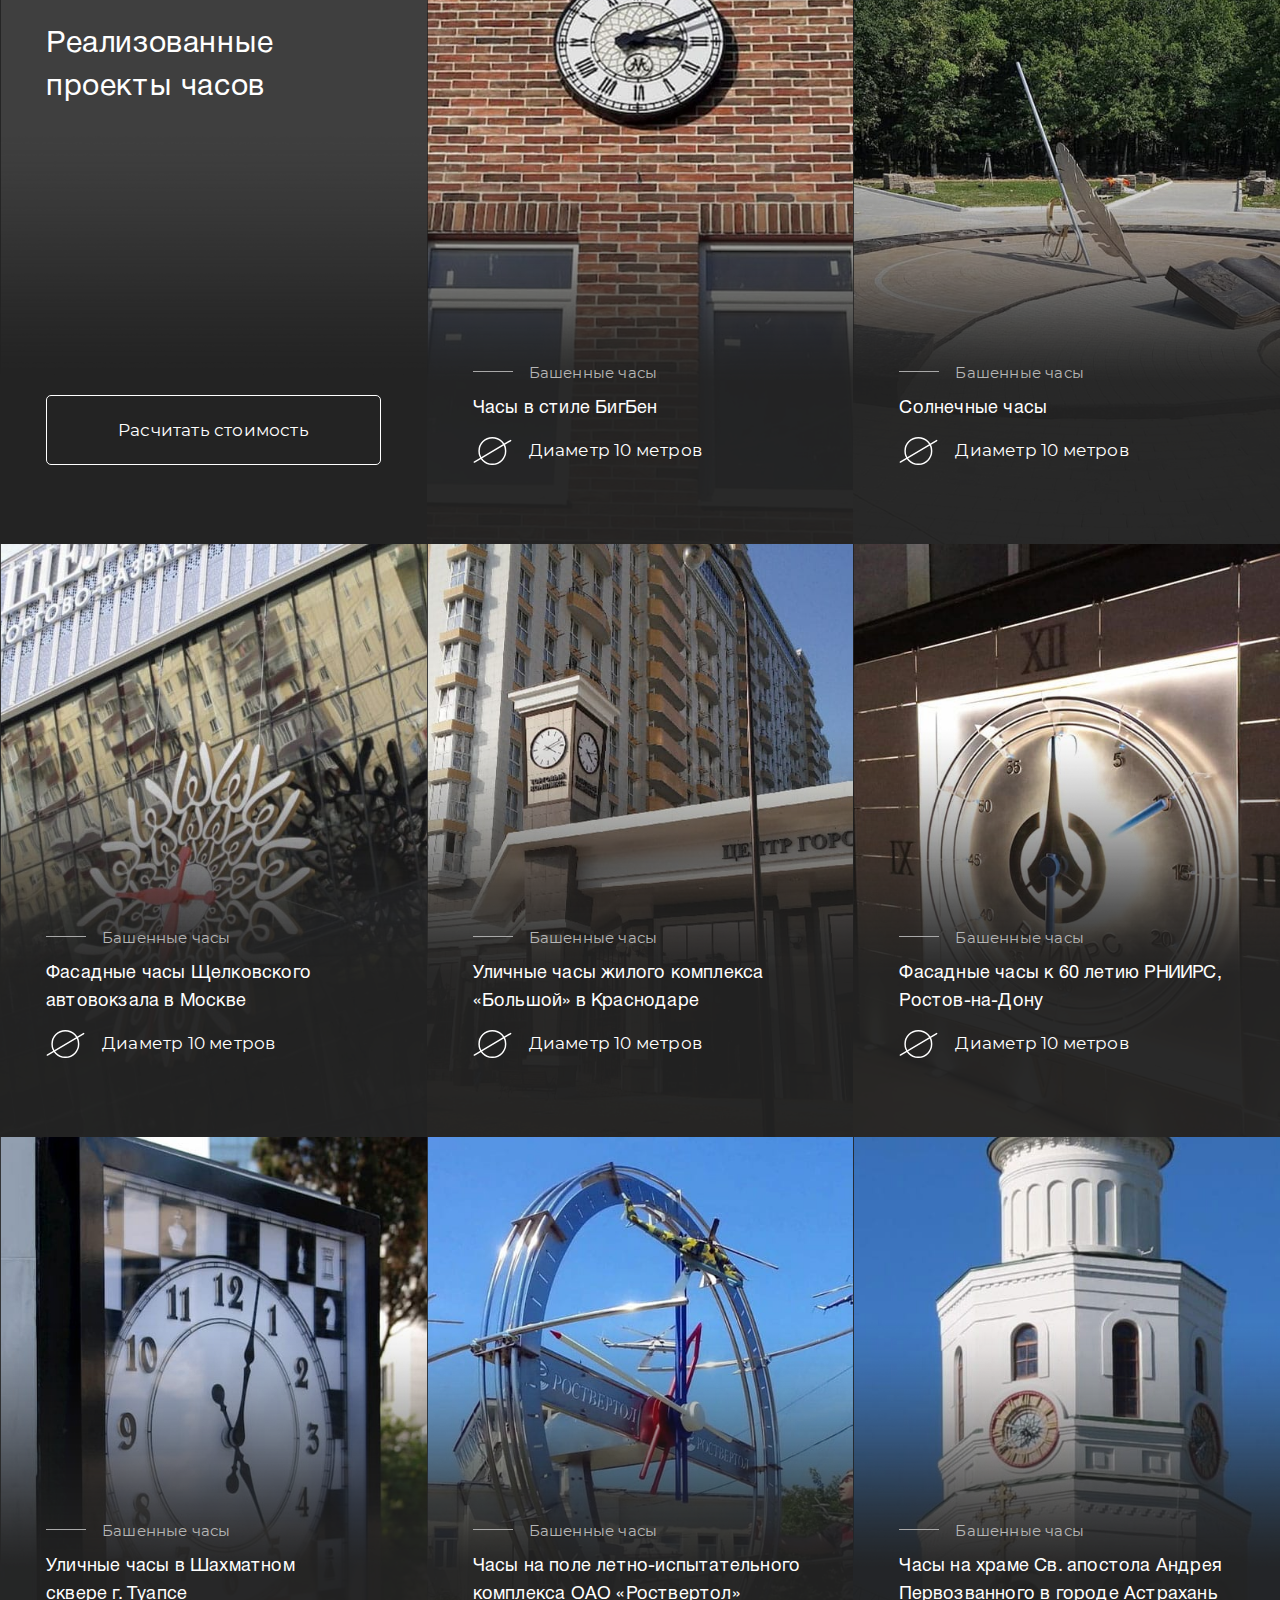
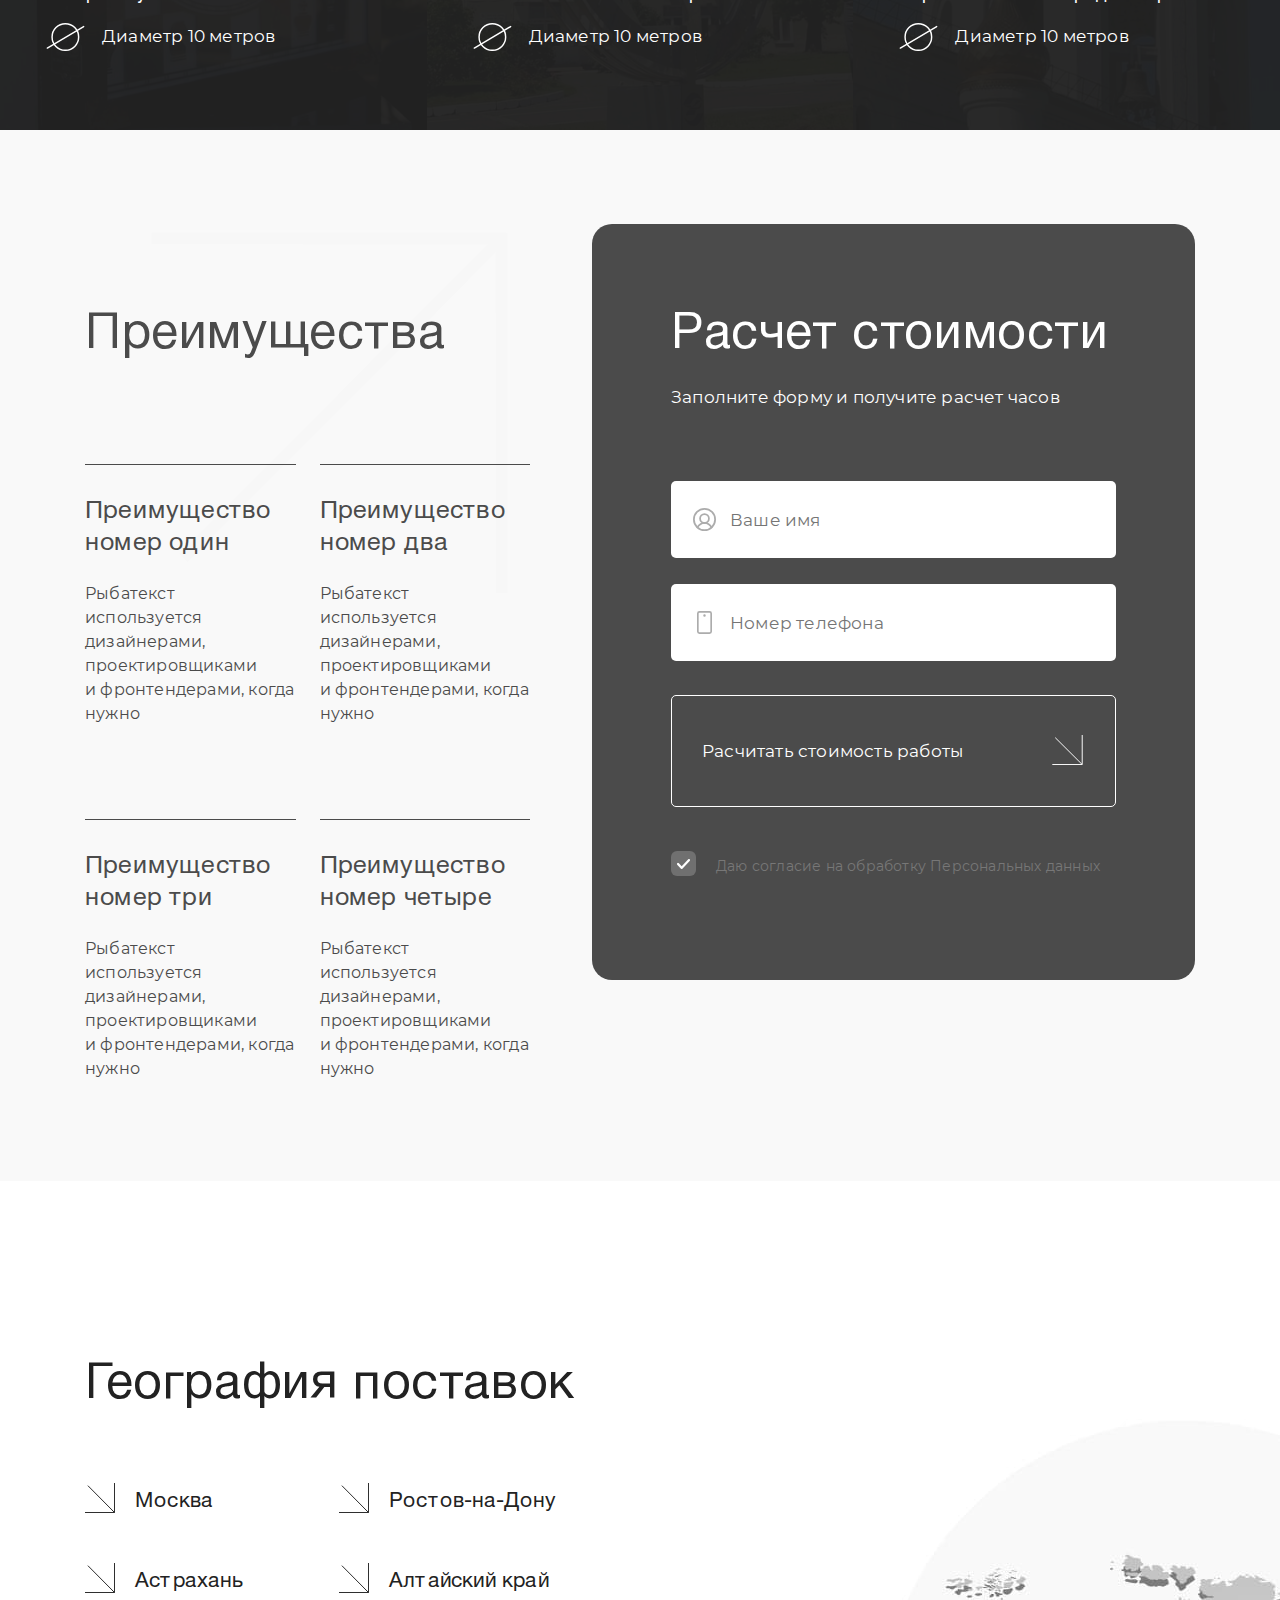
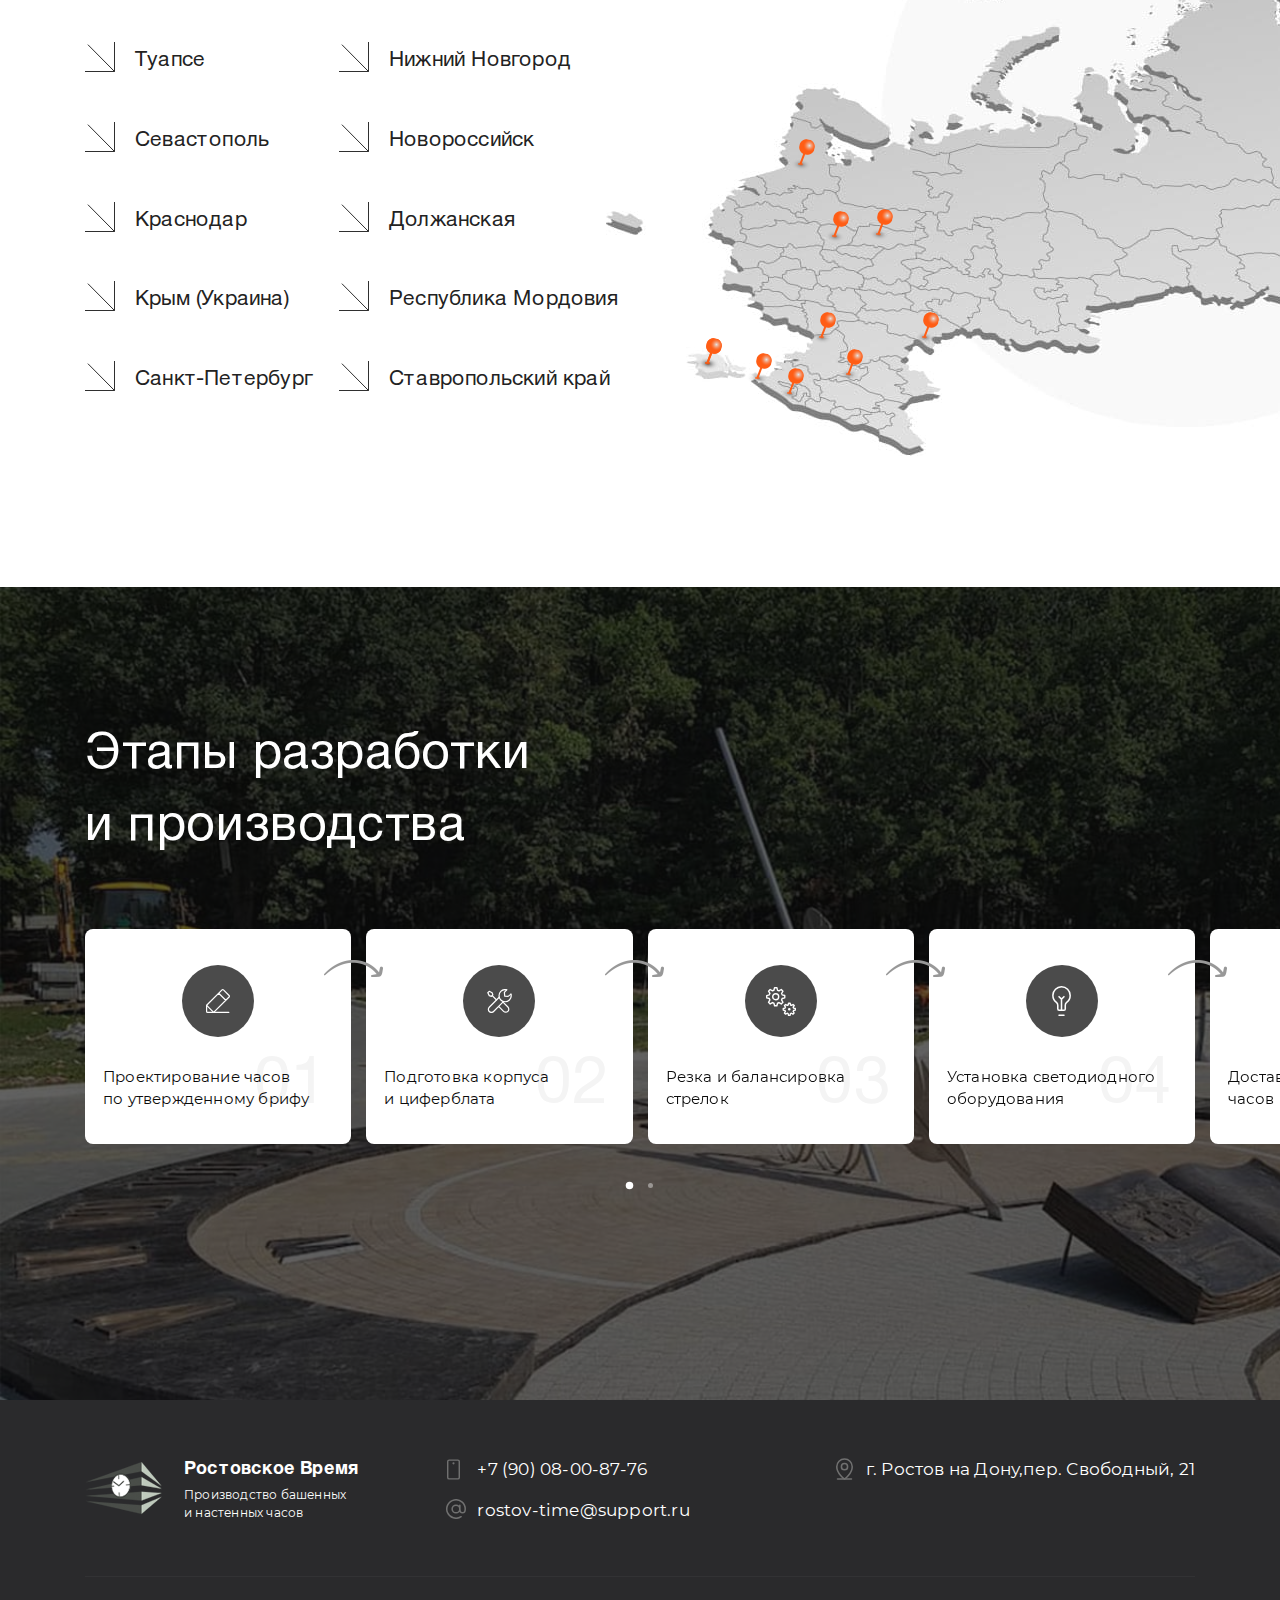
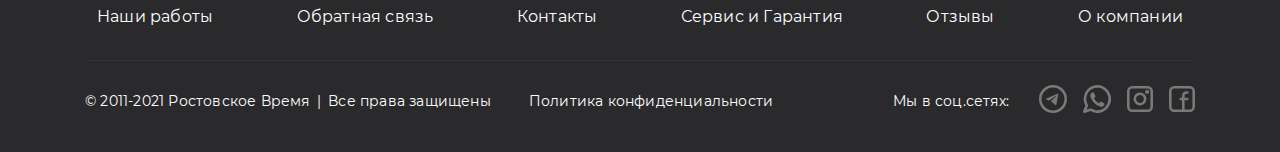
==== commit 212d1737: "clock" ====
--- a/index.html
+++ b/index.html
@@ -1 +1 @@
-<!DOCTYPE html><html lang="ru"><head><meta charset="UTF-8"><meta name="viewport" content="width=device-width,initial-scale=1"><link rel="shortcut icon" href="favicon.ico" type="image/x-icon"><meta http-equiv="X-UA-Compatible" content="ie=edge"><meta name="theme-color" content="#4b4b4b"><title>Главная</title><link rel="stylesheet" href="https://cdn.jsdelivr.net/npm/@fancyapps/ui/dist/fancybox.css"><link rel="stylesheet" href="css/vendor.css"><link rel="stylesheet" href="css/main.css"><script src="https://cdn.jsdelivr.net/npm/@fancyapps/ui@4.0/dist/fancybox.umd.js"></script><script defer="defer" src="js/main.js"></script></head><body><div class="page d-flex flex-column"><div class="page__row page__row--wrapper flex-grow-1"><div class="page__cell container-fluid"><div class="page__row page__row--header page__row--header-abs"><div class="page__cell container"><header class="header"><div class="header__row row flex-nowrap justify-content-between justify-content-lg-start align-items-center"><div class="header__cell header__cell--logo col-auto"><a href="#" class="logo d-flex align-items-center"><img class="logo__picture" src="img/logo.png" alt="Logo"> <span class="logo__content"><span class="logo__title d-lg-none d-xl-block">Ростовское Время</span> <span class="logo__desc d-none d-xl-block">Производство башенных<br>и настенных часов</span></span></a></div><div class="header__cell d-block d-lg-none col-auto"><div class="row row-mr-0 align-items-center"><div class="col-auto col-pd-0"><button class="btn-tel btn-reset d-flex justify-content-center align-items-center"><img class="btn-tel__icon" src="img/mobile-call.svg" alt="tel"></button></div><div class="col-auto col-pd-0"><button class="hamburger btn-reset" data-target="#nav"><img class="hamburger__icon" src="img/hamburger.svg" alt="hamburger"></button></div></div></div><div class="header__cell header__cell--nav col-auto flex-grow-1"><nav class="nav row align-items-center justify-content-between d-block d-lg-flex" id="nav"><div class="nav__top col-auto"><div class="nav__logo d-lg-none"><a href="#" class="logo logo--nav d-inline-flex align-items-center"><img class="logo__picture logo__picture--nav" src="img/logo.png" alt="Logo"> <span class="logo__content logo__content--nav"><span class="logo__title logo__title--nav d-lg-none d-xl-block">Ростовское Время</span></span></a></div><ul class="nav__menu d-lg-flex list-reset"><li class="nav__item"><a class="nav__link" href="#">Каталог</a></li><li class="nav__item"><a class="nav__link" href="#">О компании</a></li><li class="nav__item"><a class="nav__link" href="#">Наши работы</a></li><li class="nav__item"><a class="nav__link" href="#">Контакты</a></li></ul></div><div class="nav__contacts col-auto"><div class="row row-mr-16 align-items-center d-none d-lg-flex"><div class="col-auto col-pd-16"><a class="nav__tel" href="tel:+79008008776">+7 (90) 08-00-87-76</a></div><div class="col-auto col-pd-16"><a class="nav__btn btn btn--default btn--sm d-inline-flex justify-content-center align-items-center user-select-none" href="#">Связаться</a></div></div><div class="nav__contacts-bottom d-lg-none"><div class="nav__contacts-block d-flex"><i class="nav__contacts-icon tel"></i> <a class="nav__contacts-text" href="mailto:rostov-time@support.ru">+7 (90) 08-00-87-76</a></div><div class="nav__contacts-block d-flex"><i class="nav__contacts-icon email"></i> <a class="nav__contacts-text" href="mailto:rostov-time@support.ru">rostov-time@support.ru</a></div><div class="nav__contacts-block d-flex"><i class="nav__contacts-icon pin"></i> <span class="nav__contacts-text">г. Ростов на Дону,<br class="d-lg-none">пер. Свободный, 21</span></div></div></div></nav><span class="nav__overlay" data-target="#nav"></span></div></div></header></div></div><div class="page__row"><div class="page__cell container-fluid"><div class="home"><div class="home-swiper swiper"><div class="swiper-wrapper"><section class="swiper-slide"><div class="home__item bg-cover" style="background-image: url(img/home-bg-1.jpg);"><div class="home__row"><div class="home__cell container"><div class="home__wrapper d-flex align-items-center align-items-lg-end"><div class="home__content"><span class="home__text text-uppercase">Ростовское Время</span><h1 class="home__title title title--h1 bold">Уличные и башенные часы от производителя</h1><a class="nav__btn btn btn--default btn--lg d-inline-flex justify-content-center align-items-center user-select-none" href="#"><span class="btn__text">Расчитать стоимость</span> <i class="icon"><svg class="icon__svg icon__svg--btn-arrow fill-none"><use xlink:href="img/sprite.svg#btn-arrow"></use></svg></i></a></div></div></div></div></div></section><section class="swiper-slide"><div class="home__item bg-cover" style="background-image: url(img/home-bg-2.jpg);"><div class="home__row"><div class="home__cell container"><div class="home__wrapper d-flex align-items-center align-items-lg-end"><div class="home__content"><span class="home__text text-uppercase">Ростовское Время 2</span><h1 class="home__title title title--h1 bold">Уличные и башенные часы от производителя 2</h1><a class="nav__btn btn btn--default btn--lg d-inline-flex justify-content-center align-items-center user-select-none" href="#"><span class="btn__text">Расчитать стоимость</span> <i class="icon"><svg class="icon__svg icon__svg--btn-arrow fill-none"><use xlink:href="img/sprite.svg#btn-arrow"></use></svg></i></a></div></div></div></div></div></section><section class="swiper-slide"><div class="home__item bg-cover" style="background-image: url(img/home-bg-1.jpg);"><div class="home__row"><div class="home__cell container"><div class="home__wrapper d-flex align-items-center align-items-lg-end"><div class="home__content"><span class="home__text text-uppercase">Ростовское Время 3</span><h1 class="home__title title title--h1 bold">Уличные и башенные часы от производителя 3</h1><a class="nav__btn btn btn--default btn--lg d-inline-flex justify-content-center align-items-center user-select-none" href="#"><span class="btn__text">Расчитать стоимость</span> <i class="icon"><svg class="icon__svg icon__svg--btn-arrow fill-none"><use xlink:href="img/sprite.svg#btn-arrow"></use></svg></i></a></div></div></div></div></div></section><section class="swiper-slide"><div class="home__item bg-cover" style="background-image: url(img/home-bg-2.jpg);"><div class="home__row"><div class="home__cell container"><div class="home__wrapper d-flex align-items-center align-items-lg-end"><div class="home__content"><span class="home__text text-uppercase">Ростовское Время 4</span><h1 class="home__title title title--h1 bold">Уличные и башенные часы от производителя 4</h1><a class="nav__btn btn btn--default btn--lg d-inline-flex justify-content-center align-items-center user-select-none" href="#"><span class="btn__text">Расчитать стоимость</span> <i class="icon"><svg class="icon__svg icon__svg--btn-arrow fill-none"><use xlink:href="img/sprite.svg#btn-arrow"></use></svg></i></a></div></div></div></div></div></section></div><div class="home__dots dots d-flex flex-lg-column"></div><div class="disc-num d-none d-lg-block"></div></div></div></div></div><div class="page__row bg-color-wild-sand-mobile"><div class="page__cell container"><section class="section section--first"><div class="section__row row text-center-mobile"><div class="section__cell col-12 col-xl-6"><h2 class="section__main-title title light text-uppercase">каталог товаров</h2></div><div class="section__cell section__cell--content col-12 col-xl-6"><p class="section__text text">Рыбатекст используется дизайнерами, проектировщиками<br>и фронтендерами, когда нужно быстро заполнить макеты<br>или прототипы содержимым. Это тестовый контент,</p><a class="section__btn btn btn--primary btn--lg d-inline-flex justify-content-center align-items-center user-select-none" href="#"><span class="btn__text">Расчитать стоимость</span> <i class="icon"><svg class="icon__svg icon__svg--btn-arrow fill-none"><use xlink:href="img/sprite.svg#btn-arrow"></use></svg></i></a></div></div><div class="catalog"><ul class="catalog__items row row-mr-11 list-reset"><li class="catalog__item col-6 col-md-3 col-xl-2 col-pd-11"><a class="catalog__block d-flex flex-column align-items-center height-fluid" href="#"><i class="catalog__icon d-flex justify-content-center align-items-start icon"><svg class="icon__svg icon__svg--catalog-1 stroke-none"><use xlink:href="img/sprite.svg#catalog-1"></use></svg> </i><span class="catalog__text">Солнечные<br>часы</span></a></li><li class="catalog__item col-6 col-md-3 col-xl-2 col-pd-11"><a class="catalog__block d-flex flex-column align-items-center height-fluid" href="#"><i class="catalog__icon d-flex justify-content-center align-items-start icon"><svg class="icon__svg icon__svg--catalog-2 stroke-none"><use xlink:href="img/sprite.svg#catalog-2"></use></svg> </i><span class="catalog__text">Уличные<br>часы</span></a></li><li class="catalog__item col-6 col-md-3 col-xl-2 col-pd-11"><a class="catalog__block d-flex flex-column align-items-center height-fluid" href="#"><i class="catalog__icon d-flex justify-content-center align-items-start icon"><svg class="icon__svg icon__svg--catalog-3 stroke-none"><use xlink:href="img/sprite.svg#catalog-3"></use></svg> </i><span class="catalog__text">Фасадные<br>часы</span></a></li><li class="catalog__item col-6 col-md-3 col-xl-2 col-pd-11"><a class="catalog__block d-flex flex-column align-items-center height-fluid" href="#"><i class="catalog__icon d-flex justify-content-center align-items-start icon"><svg class="icon__svg icon__svg--catalog-4 stroke-none"><use xlink:href="img/sprite.svg#catalog-4"></use></svg> </i><span class="catalog__text">Цветочные<br>часы</span></a></li><li class="catalog__item col-6 col-md-3 col-xl-2 col-pd-11"><a class="catalog__block d-flex flex-column align-items-center height-fluid" href="#"><i class="catalog__icon d-flex justify-content-center align-items-start icon"><svg class="icon__svg icon__svg--catalog-5 stroke-none"><use xlink:href="img/sprite.svg#catalog-5"></use></svg> </i><span class="catalog__text">Интерьерные<br>часы</span></a></li><li class="catalog__item col-6 col-md-3 col-xl-2 col-pd-11"><a class="catalog__block d-flex flex-column align-items-center height-fluid" href="#"><i class="catalog__icon d-flex justify-content-center align-items-start icon"><svg class="icon__svg icon__svg--catalog-6 stroke-none"><use xlink:href="img/sprite.svg#catalog-6"></use></svg> </i><span class="catalog__text">Городские<br>часы</span></a></li></ul></div></section></div></div><div class="page__row"><div class="page__cell container-fluid"><section class="section section--works"><h2 class="section__title title title--h2 light text-center-mobile color-dark d-lg-none">Реализованные проекты часов</h2><div class="works"><ul class="works__items row row-mr-0 list-reset"><li class="works__item d-none d-lg-block col-12 col-sm-6 col-lg-4 col-pd-0 d-none d-lg-block"><div class="work height-fluid"><div class="work__wrapper height-fluid d-flex flex-column justify-content-between align-items-start"><h2 class="work__title-h2 title title--h2 light">Реализованные проекты часов</h2><a class="work__btn btn btn--default btn--lg d-inline-flex justify-content-center align-items-center user-select-none" href="#"><span class="btn__text">Расчитать стоимость</span> <i class="icon d-none d-xxl-block"><svg class="icon__svg icon__svg--btn-arrow fill-none"><use xlink:href="img/sprite.svg#btn-arrow"></use></svg></i></a></div></div></li><li class="works__item col-12 col-sm-6 col-md-4 col-pd-0"><div class="work height-fluid d-flex flex-column justify-content-end align-items-start bg-cover" style="background-image: url(img/work-image-1.jpg);"><a class="work__link" href="#"></a><div class="work__content"><p class="work__text">Башенные часы</p><h4 class="work__title title title--h4 light">Часы в стиле БигБен</h4><p class="work__diameter">Диаметр 10 метров</p></div></div></li><li class="works__item col-12 col-sm-6 col-md-4 col-pd-0"><div class="work height-fluid d-flex flex-column justify-content-end align-items-start bg-cover" style="background-image: url(img/work-image-2.jpg);"><a class="work__link" href="#"></a><div class="work__content"><p class="work__text">Башенные часы</p><h4 class="work__title title title--h4 light">Солнечные часы</h4><p class="work__diameter">Диаметр 10 метров</p></div></div></li><li class="works__item col-12 col-sm-6 col-md-4 col-pd-0"><div class="work height-fluid d-flex flex-column justify-content-end align-items-start bg-cover" style="background-image: url(img/work-image-3.jpg);"><a class="work__link" href="#"></a><div class="work__content"><p class="work__text">Башенные часы</p><h4 class="work__title title title--h4 light">Фасадные часы Щелковского автовокзала в Москве</h4><p class="work__diameter">Диаметр 10 метров</p></div></div></li><li class="works__item d-none d-lg-block col-12 col-sm-6 col-lg-4 col-pd-0"><div class="work height-fluid d-flex flex-column justify-content-end align-items-start bg-cover" style="background-image: url(img/work-image-4.jpg);"><a class="work__link" href="#"></a><div class="work__content"><p class="work__text">Башенные часы</p><h4 class="work__title title title--h4 light">Уличные часы жилого комплекса «Большой» в Краснодаре</h4><p class="work__diameter">Диаметр 10 метров</p></div></div></li><li class="works__item d-none d-lg-block col-12 col-sm-6 col-lg-4 col-pd-0"><div class="work height-fluid d-flex flex-column justify-content-end align-items-start bg-cover" style="background-image: url(img/work-image-5.jpg);"><a class="work__link" href="#"></a><div class="work__content"><p class="work__text">Башенные часы</p><h4 class="work__title title title--h4 light">Фасадные часы к 60 летию РНИИРС, Ростов-на-Дону</h4><p class="work__diameter">Диаметр 10 метров</p></div></div></li><li class="works__item d-none d-lg-block col-12 col-sm-6 col-lg-4 col-pd-0"><div class="work height-fluid d-flex flex-column justify-content-end align-items-start bg-cover" style="background-image: url(img/work-image-6.jpg);"><a class="work__link" href="#"></a><div class="work__content"><p class="work__text">Башенные часы</p><h4 class="work__title title title--h4 light">Уличные часы в Шахматном сквере г. Туапсе</h4><p class="work__diameter">Диаметр 10 метров</p></div></div></li><li class="works__item d-none d-lg-block col-12 col-sm-6 col-lg-4 col-pd-0"><div class="work height-fluid d-flex flex-column justify-content-end align-items-start bg-cover" style="background-image: url(img/work-image-7.jpg);"><a class="work__link" href="#"></a><div class="work__content"><p class="work__text">Башенные часы</p><h4 class="work__title title title--h4 light">Часы на поле летно-испытательного комплекса ОАО «Роствертол»</h4><p class="work__diameter">Диаметр 10 метров</p></div></div></li><li class="works__item d-none d-lg-block col-12 col-sm-6 col-lg-4 col-pd-0"><div class="work height-fluid d-flex flex-column justify-content-end align-items-start bg-cover" style="background-image: url(img/work-image-8.jpg);"><a class="work__link" href="#"></a><div class="work__content"><p class="work__text">Башенные часы</p><h4 class="work__title title title--h4 light">Часы на храме Св. апостола Андрея Первозванного в городе Астрахань</h4><p class="work__diameter">Диаметр 10 метров</p></div></div></li></ul></div><div class="section__btn-wrapper d-lg-none"><a class="section__btn btn btn--primary btn--lg d-inline-flex justify-content-between align-items-center user-select-none" href="#"><span class="btn__text">Открыть каталог</span> <i class="icon"><svg class="icon__svg icon__svg--btn-arrow fill-none"><use xlink:href="img/sprite.svg#btn-arrow"></use></svg></i></a></div></section></div></div><div class="page__row bg-color-alabaster"><div class="page__cell container"><section class="section section--default section--advantages-form"><div class="section__row row"><div class="section__cell section__cell--advantages col-12 col-xl-5 col-xxl-6"><h2 class="section__title title title--h2 title--mrb-0 light text-center-mobile">Преимущества</h2><div class="advantages"><ul class="advantages__items row row-mr-12 list-reset"><li class="advantages__item col-12 col-sm-12 col-lg-6 col-pd-12"><div class="advantages__block"><h4 class="advantages__title title title--h4 light">Преимущество номер один</h4><p class="advantages__desc">Рыбатекст используется дизайнерами, проектировщиками и фронтендерами, когда нужно</p></div></li><li class="advantages__item col-12 col-sm-12 col-lg-6 col-pd-12"><div class="advantages__block"><h4 class="advantages__title title title--h4 light">Преимущество номер два</h4><p class="advantages__desc">Рыбатекст используется дизайнерами, проектировщиками и фронтендерами, когда нужно</p></div></li><li class="advantages__item col-12 col-sm-12 col-lg-6 col-pd-12"><div class="advantages__block"><h4 class="advantages__title title title--h4 light">Преимущество номер три</h4><p class="advantages__desc">Рыбатекст используется дизайнерами, проектировщиками и фронтендерами, когда нужно</p></div></li><li class="advantages__item col-12 col-sm-12 col-lg-6 col-pd-12"><div class="advantages__block"><h4 class="advantages__title title title--h4 light">Преимущество номер четыре</h4><p class="advantages__desc">Рыбатекст используется дизайнерами, проектировщиками и фронтендерами, когда нужно</p></div></li></ul></div></div><div class="section__cell section__cell--form col-12 col-xl-7 col-xxl-6"><form class="form" action="#"><div class="form__wrapper"><div class="form__content"><div class="form__block"><header class="form__header"><h2 class="form__title title title--h2 light">Расчет стоимости</h2><p class="form__subtitle">Заполните форму и получите расчет часов</p></header><div class="form__body"><div class="form__group"><div class="form__group-wrapper"><span class="form__icon pointer-events-none d-flex justify-content-center align-items-center"><img class="form__icon-picture form__icon-picture--1" src="img/form-input1.svg" alt="form-icon"> </span><input type="text" name="userName" placeholder="Ваше имя" class="form__control form__control-input control-reset border-radius-6"></div></div><div class="form__group"><div class="form__group-wrapper"><span class="form__icon pointer-events-none d-flex justify-content-center align-items-center"><img class="form__icon-picture form__icon-picture--2" src="img/form-input2.svg" alt="form-icon"> </span><input type="tel" name="userTel" placeholder="Номер телефона" class="form__control form__control-input control-reset border-radius-6" maxlength="18"></div></div><div class="form__group form__group--btn"><button class="form__btn btn btn--default btn--shadow btn--xl btn--fluid text-left-mobile d-inline-flex justify-content-between align-items-center" type="submit"><span class="btn__text">Расчитать стоимость работы</span> <i class="icon"><svg class="icon__svg icon__svg--btn-arrow fill-none"><use xlink:href="img/sprite.svg#btn-arrow"></use></svg></i></button></div><div class="agree"><label class="agree__label"><input type="checkbox" name="agree" checked="" class="agree__checkbox"> <i class="agree__icon border-radius-2 d-flex justify-content-center align-items-center"><img class="agree__checked" src="img/checked.png" alt="checked"></i></label> Даю согласие на обработку <a href="#" class="agree__link white" target="_blank">Персональных данных</a></div></div></div></div></div></form></div></div></section></div></div><div class="page__row overflow-hidden bg-color-wild-sand-mobile"><div class="page__cell container"><section class="section section--contacts"><span class="map"></span><h2 class="section__title title title--h2 light text-center-mobile">География поставок</h2><div class="contacts"><div class="contacts__map"><img src="img/pin.png" alt="pin" class="contacts__pin contacts__pin--1"> <img src="img/pin.png" alt="pin" class="contacts__pin contacts__pin--2"> <img src="img/pin.png" alt="pin" class="contacts__pin contacts__pin--3"> <img src="img/pin.png" alt="pin" class="contacts__pin contacts__pin--4"> <img src="img/pin.png" alt="pin" class="contacts__pin contacts__pin--5"> <img src="img/pin.png" alt="pin" class="contacts__pin contacts__pin--6"> <img src="img/pin.png" alt="pin" class="contacts__pin contacts__pin--7"> <img src="img/pin.png" alt="pin" class="contacts__pin contacts__pin--8"> <img src="img/pin.png" alt="pin" class="contacts__pin contacts__pin--9"> <img src="img/pin.png" alt="pin" class="contacts__pin contacts__pin--10"> <img src="img/pin.png" alt="pin" class="contacts__pin contacts__pin--11"></div><ul class="contacts__items list-reset d-flex flex-wrap"><li class="contacts__item"><span class="contacts__text">Москва</span></li><li class="contacts__item"><span class="contacts__text">Ростов-на-Дону</span></li><li class="contacts__item"><span class="contacts__text">Астрахань</span></li><li class="contacts__item"><span class="contacts__text">Алтайский край</span></li><li class="contacts__item"><span class="contacts__text">Туапсе</span></li><li class="contacts__item"><span class="contacts__text">Нижний Новгород</span></li><li class="contacts__item"><span class="contacts__text">Севастополь</span></li><li class="contacts__item"><span class="contacts__text">Новороссийск</span></li><li class="contacts__item"><span class="contacts__text">Краснодар</span></li><li class="contacts__item"><span class="contacts__text">Должанская</span></li><li class="contacts__item"><span class="contacts__text">Крым (Украина)</span></li><li class="contacts__item"><span class="contacts__text">Республика Мордовия</span></li><li class="contacts__item"><span class="contacts__text">Санкт-Петербург</span></li><li class="contacts__item"><span class="contacts__text">Ставропольский край</span></li></ul></div></section></div></div><div class="page__row bg-cover bg-overlay overflow-hidden" style="background-image: url(img/stages-bg.jpg);"><div class="page__cell container"><section class="section section--stages"><h2 class="section__title title title--h2 light text-center-mobile">Этапы разработки<br>и производства</h2><div class="stages"><div class="stages-swiper swiper swiper-overflow-visible"><div class="swiper-wrapper"><section class="swiper-slide swiper-slide--stages"><div class="stage height-fluid d-flex flex-column align-items-center" data-count="01"><i class="stage__icon icon d-flex justify-content-center align-items-center"><svg class="icon__svg icon__svg--step-1 fill-none"><use xlink:href="img/sprite.svg#step-1"></use></svg></i><p class="stage__text align-self-start">Проектирование часов по утвержденному брифу</p></div></section><section class="swiper-slide swiper-slide--stages"><div class="stage height-fluid d-flex flex-column align-items-center" data-count="02"><i class="stage__icon icon d-flex justify-content-center align-items-center"><svg class="icon__svg icon__svg--step-2 fill-none"><use xlink:href="img/sprite.svg#step-2"></use></svg></i><p class="stage__text align-self-start">Подготовка корпуса и циферблата</p></div></section><section class="swiper-slide swiper-slide--stages"><div class="stage height-fluid d-flex flex-column align-items-center" data-count="03"><i class="stage__icon icon d-flex justify-content-center align-items-center"><svg class="icon__svg icon__svg--step-3 fill-none"><use xlink:href="img/sprite.svg#step-3"></use></svg></i><p class="stage__text align-self-start">Резка и балансировка стрелок</p></div></section><section class="swiper-slide swiper-slide--stages"><div class="stage height-fluid d-flex flex-column align-items-center" data-count="04"><i class="stage__icon icon d-flex justify-content-center align-items-center"><svg class="icon__svg icon__svg--step-4 fill-none"><use xlink:href="img/sprite.svg#step-4"></use></svg></i><p class="stage__text align-self-start">Установка светодиодного оборудования</p></div></section><section class="swiper-slide swiper-slide--stages"><div class="stage height-fluid d-flex flex-column align-items-center" data-count="05"><i class="stage__icon icon d-flex justify-content-center align-items-center"><svg class="icon__svg icon__svg--step-5 fill-none"><use xlink:href="img/sprite.svg#step-5"></use></svg></i><p class="stage__text align-self-start">Доставка и монтаж<br>часов</p></div></section></div><div class="stages__dots dots text-center"></div></div></div></section></div></div></div></div><div class="page__row page__row--footer"><div class="page__cell container"><footer class="footer"><div class="footer__top"><div class="footer__row row justify-content-between"><div class="footer__cell col-12 col-lg-auto text-center-mobile"><a href="#" class="footer-logo d-inline-flex align-items-center"><img class="footer-logo__picture" src="img/logo.png" alt="Logo"> <span class="footer-logo__content"><span class="footer-logo__title d-lg-none d-xl-block">Ростовское Время</span> <span class="footer-logo__desc d-lg-none d-xl-block">Производство башенных<br>и настенных часов</span></span></a></div><div class="footer__col col-12 col-lg-auto"><div class="footer__row row"><div class="footer__cell footer__cell--contacts col-12 col-lg-auto"><div class="footer__contacts d-flex flex-column align-items-center d-lg-block"><div class="footer__contacts-block d-flex justify-content-center justify-content-lg-start"><i class="footer__contacts-icon tel"></i> <a class="footer__contacts-text" href="tel:+79008008776">+7 (90) 08-00-87-76</a></div><div class="footer__contacts-block d-flex justify-content-center justify-content-lg-start"><i class="footer__contacts-icon email"></i> <a class="footer__contacts-text" href="mailto:rostov-time@support.ru">rostov-time@support.ru</a></div></div></div><div class="footer__cell footer__cell--contacts col-12 col-lg-auto"><div class="footer__contacts d-flex flex-column align-items-center d-lg-block"><div class="footer__contacts-block d-flex justify-content-center justify-content-lg-start"><i class="footer__contacts-icon pin"></i> <span class="footer__contacts-text">г. Ростов на Дону,<br class="d-lg-none">пер. Свободный, 21</span></div></div></div></div></div></div></div><div class="footer__middle"><nav class="footer__nav"><button class="footer__nav-btn btn-reset d-lg-none active" data-target="#footer-nav">Навигация <img class="footer__nav-icon d-lg-none" src="img/arrow-bottom-2.png" alt="arrow"></button><ul class="footer__nav-menu justify-content-between d-lg-flex list-reset active" id="footer-nav"><li class="footer__nav-item"><a class="footer__nav-link" href="#">Наши работы</a></li><li class="footer__nav-item"><a class="footer__nav-link" href="#">Обратная связь</a></li><li class="footer__nav-item"><a class="footer__nav-link" href="#">Контакты</a></li><li class="footer__nav-item"><a class="footer__nav-link" href="#">Сервис и Гарантия</a></li><li class="footer__nav-item"><a class="footer__nav-link" href="#">Отзывы</a></li><li class="footer__nav-item"><a class="footer__nav-link" href="#">О компании</a></li></ul></nav></div><div class="footer__bottom"><div class="footer__row text-center-mobile row justify-content-between align-items-start align-items-xl-center"><div class="footer__cell col-12 col-lg-auto"><p class="footer__copy">© 2011-2021 Ростовское Время <span class="footer__separator">|</span> Все права защищены</p></div><div class="footer__cell col-12 col-lg-auto"><p class="footer__privacy-policy"><a class="footer__privacy-policy-link" href="#">Политика конфиденциальности</a></p></div><div class="footer__cell col-12 col-lg-auto"><div class="footer__row footer__row--social row align-items-center justify-content-center justify-content-lg-start flex-nowrap"><div class="footer__cell--social col-auto"><p class="footer__text">Мы в соц.сетях:</p></div><div class="footer__cell--social col-auto"><div class="social"><ul class="social__items row row-mr-8 d-flex align-items-center list-reset"><li class="social__item col-auto col-pd-8"><a class="social__link" href="#" target="_blank"><img class="social__picture telegram" src="img/ftr-telegram.svg" alt="telegram"></a></li><li class="social__item col-auto col-pd-8"><a class="social__link" href="#" target="_blank"><img class="social__picture viber" src="img/ftr-viber.svg" alt="telegram"></a></li><li class="social__item col-auto col-pd-8"><a class="social__link" href="#" target="_blank"><img class="social__picture inst" src="img/ftr-inst.svg" alt="telegram"></a></li><li class="social__item col-auto col-pd-8"><a class="social__link" href="#" target="_blank"><img class="social__picture fb" src="img/ftr-fb.svg" alt="telegram"></a></li></ul></div></div></div></div></div></div></footer></div></div></div></body></html>+<!DOCTYPE html><html lang="ru"><head><meta charset="UTF-8"><meta name="viewport" content="width=device-width,initial-scale=1"><link rel="shortcut icon" href="favicon.ico" type="image/x-icon"><meta http-equiv="X-UA-Compatible" content="ie=edge"><meta name="theme-color" content="#4b4b4b"><title>Главная</title><link rel="stylesheet" href="https://cdn.jsdelivr.net/npm/@fancyapps/ui/dist/fancybox.css"><link rel="stylesheet" href="css/vendor.css"><link rel="stylesheet" href="css/main.css"><script src="https://cdn.jsdelivr.net/npm/@fancyapps/ui@4.0/dist/fancybox.umd.js"></script><script defer="defer" src="js/main.js"></script></head><body><div class="page d-flex flex-column"><div class="page__row page__row--wrapper flex-grow-1"><div class="page__cell container-fluid"><div class="page__row page__row--header page__row--header-abs"><div class="page__cell container"><header class="header"><div class="header__row row flex-nowrap justify-content-between justify-content-lg-start align-items-center"><div class="header__cell header__cell--logo col-auto"><a href="#" class="logo d-flex align-items-center"><img class="logo__picture" src="img/logo.png" alt="Logo"> <span class="logo__content"><span class="logo__title d-lg-none d-xl-block">Ростовское Время</span> <span class="logo__desc d-none d-xl-block">Производство башенных<br>и настенных часов</span></span></a></div><div class="header__cell d-block d-lg-none col-auto"><div class="row row-mr-0 align-items-center"><div class="col-auto col-pd-0"><button class="btn-tel btn-reset d-flex justify-content-center align-items-center"><img class="btn-tel__icon" src="img/mobile-call.svg" alt="tel"></button></div><div class="col-auto col-pd-0"><button class="hamburger btn-reset" data-target="#nav"><img class="hamburger__icon" src="img/hamburger.svg" alt="hamburger"></button></div></div></div><div class="header__cell header__cell--nav col-auto flex-grow-1"><nav class="nav row align-items-center justify-content-between d-block d-lg-flex" id="nav"><div class="nav__top col-auto"><div class="nav__logo d-lg-none"><a href="#" class="logo logo--nav d-inline-flex align-items-center"><img class="logo__picture logo__picture--nav" src="img/logo.png" alt="Logo"> <span class="logo__content logo__content--nav"><span class="logo__title logo__title--nav d-lg-none d-xl-block">Ростовское Время</span></span></a></div><ul class="nav__menu d-lg-flex list-reset"><li class="nav__item"><a class="nav__link" href="#">Каталог</a></li><li class="nav__item"><a class="nav__link" href="#">О компании</a></li><li class="nav__item"><a class="nav__link" href="#">Наши работы</a></li><li class="nav__item"><a class="nav__link" href="#">Контакты</a></li></ul></div><div class="nav__contacts col-auto"><div class="row row-mr-16 align-items-center d-none d-lg-flex"><div class="col-auto col-pd-16"><a class="nav__tel" href="tel:+79008008776">+7 (90) 08-00-87-76</a></div><div class="col-auto col-pd-16"><a class="nav__btn btn btn--default btn--sm d-inline-flex justify-content-center align-items-center user-select-none" href="#">Связаться</a></div></div><div class="nav__contacts-bottom d-lg-none"><div class="nav__contacts-block d-flex"><i class="nav__contacts-icon tel"></i> <a class="nav__contacts-text" href="mailto:rostov-time@support.ru">+7 (90) 08-00-87-76</a></div><div class="nav__contacts-block d-flex"><i class="nav__contacts-icon email"></i> <a class="nav__contacts-text" href="mailto:rostov-time@support.ru">rostov-time@support.ru</a></div><div class="nav__contacts-block d-flex"><i class="nav__contacts-icon pin"></i> <span class="nav__contacts-text">г. Ростов на Дону,<br class="d-lg-none">пер. Свободный, 21</span></div></div></div></nav><span class="nav__overlay" data-target="#nav"></span></div></div></header></div></div><div class="page__row"><div class="page__cell container-fluid"><div class="home"><div class="home-swiper swiper"><div class="swiper-wrapper"><section class="swiper-slide"><div class="home__item bg-cover" style="background-image: url(img/home-bg-1.jpg);"><div class="home__row"><div class="home__cell container"><div class="home__wrapper d-flex align-items-center align-items-lg-end"><div class="home__content"><span class="home__text text-uppercase">Ростовское Время</span><h1 class="home__title title title--h1 bold">Уличные и башенные часы от производителя</h1><a class="nav__btn btn btn--default btn--lg d-inline-flex justify-content-center align-items-center user-select-none" href="#"><span class="btn__text">Расчитать стоимость</span> <i class="icon"><svg class="icon__svg icon__svg--btn-arrow fill-none"><use xlink:href="img/sprite.svg#btn-arrow"></use></svg></i></a></div></div></div></div></div></section><section class="swiper-slide"><div class="home__item bg-cover" style="background-image: url(img/home-bg-2.jpg);"><div class="home__row"><div class="home__cell container"><div class="home__wrapper d-flex align-items-center align-items-lg-end"><div class="home__content"><span class="home__text text-uppercase">Ростовское Время 2</span><h1 class="home__title title title--h1 bold">Уличные и башенные часы от производителя 2</h1><a class="nav__btn btn btn--default btn--lg d-inline-flex justify-content-center align-items-center user-select-none" href="#"><span class="btn__text">Расчитать стоимость</span> <i class="icon"><svg class="icon__svg icon__svg--btn-arrow fill-none"><use xlink:href="img/sprite.svg#btn-arrow"></use></svg></i></a></div></div></div></div></div></section><section class="swiper-slide"><div class="home__item bg-cover" style="background-image: url(img/home-bg-1.jpg);"><div class="home__row"><div class="home__cell container"><div class="home__wrapper d-flex align-items-center align-items-lg-end"><div class="home__content"><span class="home__text text-uppercase">Ростовское Время 3</span><h1 class="home__title title title--h1 bold">Уличные и башенные часы от производителя 3</h1><a class="nav__btn btn btn--default btn--lg d-inline-flex justify-content-center align-items-center user-select-none" href="#"><span class="btn__text">Расчитать стоимость</span> <i class="icon"><svg class="icon__svg icon__svg--btn-arrow fill-none"><use xlink:href="img/sprite.svg#btn-arrow"></use></svg></i></a></div></div></div></div></div></section><section class="swiper-slide"><div class="home__item bg-cover" style="background-image: url(img/home-bg-2.jpg);"><div class="home__row"><div class="home__cell container"><div class="home__wrapper d-flex align-items-center align-items-lg-end"><div class="home__content"><span class="home__text text-uppercase">Ростовское Время 4</span><h1 class="home__title title title--h1 bold">Уличные и башенные часы от производителя 4</h1><a class="nav__btn btn btn--default btn--lg d-inline-flex justify-content-center align-items-center user-select-none" href="#"><span class="btn__text">Расчитать стоимость</span> <i class="icon"><svg class="icon__svg icon__svg--btn-arrow fill-none"><use xlink:href="img/sprite.svg#btn-arrow"></use></svg></i></a></div></div></div></div></div></section></div><div class="home__dots dots d-flex flex-lg-column"></div><div class="disc-num d-none d-lg-block"></div></div></div></div></div><div class="page__row bg-color-wild-sand-mobile"><div class="page__cell container"><section class="section section--first"><div class="section__row row text-center-mobile"><div class="section__cell col-12 col-xl-6"><h2 class="section__main-title title light text-uppercase">каталог товаров</h2></div><div class="section__cell section__cell--content col-12 col-xl-6"><p class="section__text text">Рыбатекст используется дизайнерами, проектировщиками<br>и фронтендерами, когда нужно быстро заполнить макеты<br>или прототипы содержимым. Это тестовый контент,</p><a class="section__btn btn btn--primary btn--lg d-inline-flex justify-content-center align-items-center user-select-none" href="#"><span class="btn__text">Расчитать стоимость</span> <i class="icon"><svg class="icon__svg icon__svg--btn-arrow fill-none"><use xlink:href="img/sprite.svg#btn-arrow"></use></svg></i></a></div></div><div class="catalog"><ul class="catalog__items row row-mr-11 list-reset"><li class="catalog__item col-6 col-md-3 col-xl-2 col-pd-11"><a class="catalog__block d-flex flex-column align-items-center height-fluid" href="#"><i class="catalog__icon d-flex justify-content-center align-items-start icon"><svg class="icon__svg icon__svg--catalog-1 stroke-none"><use xlink:href="img/sprite.svg#catalog-1"></use></svg> </i><span class="catalog__text">Солнечные<br>часы</span></a></li><li class="catalog__item col-6 col-md-3 col-xl-2 col-pd-11"><a class="catalog__block d-flex flex-column align-items-center height-fluid" href="#"><i class="catalog__icon d-flex justify-content-center align-items-start icon"><svg class="icon__svg icon__svg--catalog-2 stroke-none"><use xlink:href="img/sprite.svg#catalog-2"></use></svg> </i><span class="catalog__text">Уличные<br>часы</span></a></li><li class="catalog__item col-6 col-md-3 col-xl-2 col-pd-11"><a class="catalog__block d-flex flex-column align-items-center height-fluid" href="#"><i class="catalog__icon d-flex justify-content-center align-items-start icon"><svg class="icon__svg icon__svg--catalog-3 stroke-none"><use xlink:href="img/sprite.svg#catalog-3"></use></svg> </i><span class="catalog__text">Фасадные<br>часы</span></a></li><li class="catalog__item col-6 col-md-3 col-xl-2 col-pd-11"><a class="catalog__block d-flex flex-column align-items-center height-fluid" href="#"><i class="catalog__icon d-flex justify-content-center align-items-start icon"><svg class="icon__svg icon__svg--catalog-4 stroke-none"><use xlink:href="img/sprite.svg#catalog-4"></use></svg> </i><span class="catalog__text">Цветочные<br>часы</span></a></li><li class="catalog__item col-6 col-md-3 col-xl-2 col-pd-11"><a class="catalog__block d-flex flex-column align-items-center height-fluid" href="#"><i class="catalog__icon d-flex justify-content-center align-items-start icon"><svg class="icon__svg icon__svg--catalog-5 stroke-none"><use xlink:href="img/sprite.svg#catalog-5"></use></svg> </i><span class="catalog__text">Интерьерные<br>часы</span></a></li><li class="catalog__item col-6 col-md-3 col-xl-2 col-pd-11"><a class="catalog__block d-flex flex-column align-items-center height-fluid" href="#"><i class="catalog__icon d-flex justify-content-center align-items-start icon"><svg class="icon__svg icon__svg--catalog-6 stroke-none"><use xlink:href="img/sprite.svg#catalog-6"></use></svg> </i><span class="catalog__text">Городские<br>часы</span></a></li></ul></div></section></div></div><div class="page__row"><div class="page__cell container-fluid"><section class="section section--works"><h2 class="section__title title title--h2 light text-center-mobile color-dark d-lg-none">Реализованные проекты часов</h2><div class="works"><ul class="works__items row row-mr-0 list-reset"><li class="works__item d-none d-lg-block col-12 col-sm-6 col-lg-4 col-pd-0 d-none d-lg-block"><div class="work height-fluid"><div class="work__wrapper height-fluid d-flex flex-column justify-content-between align-items-start"><h2 class="work__title-h2 title title--h2 light">Реализованные проекты часов</h2><a class="work__btn btn btn--default btn--lg d-inline-flex justify-content-center align-items-center user-select-none" href="#"><span class="btn__text">Расчитать стоимость</span> <i class="icon d-none d-xxl-block"><svg class="icon__svg icon__svg--btn-arrow fill-none"><use xlink:href="img/sprite.svg#btn-arrow"></use></svg></i></a></div></div></li><li class="works__item col-12 col-sm-6 col-md-4 col-pd-0"><div class="work height-fluid d-flex flex-column justify-content-end align-items-start bg-cover" style="background-image: url(img/work-image-1.jpg);"><a class="work__link" href="#"></a><div class="work__content"><p class="work__text">Башенные часы</p><h4 class="work__title title title--h4 light">Часы в стиле БигБен</h4><p class="work__diameter">Диаметр 10 метров</p></div></div></li><li class="works__item col-12 col-sm-6 col-md-4 col-pd-0"><div class="work height-fluid d-flex flex-column justify-content-end align-items-start bg-cover" style="background-image: url(img/work-image-2.jpg);"><a class="work__link" href="#"></a><div class="work__content"><p class="work__text">Башенные часы</p><h4 class="work__title title title--h4 light">Солнечные часы</h4><p class="work__diameter">Диаметр 10 метров</p></div></div></li><li class="works__item col-12 col-sm-6 col-md-4 col-pd-0"><div class="work height-fluid d-flex flex-column justify-content-end align-items-start bg-cover" style="background-image: url(img/work-image-3.jpg);"><a class="work__link" href="#"></a><div class="work__content"><p class="work__text">Башенные часы</p><h4 class="work__title title title--h4 light">Фасадные часы Щелковского автовокзала в Москве</h4><p class="work__diameter">Диаметр 10 метров</p></div></div></li><li class="works__item d-none d-lg-block col-12 col-sm-6 col-lg-4 col-pd-0"><div class="work height-fluid d-flex flex-column justify-content-end align-items-start bg-cover" style="background-image: url(img/work-image-4.jpg);"><a class="work__link" href="#"></a><div class="work__content"><p class="work__text">Башенные часы</p><h4 class="work__title title title--h4 light">Уличные часы жилого комплекса «Большой» в Краснодаре</h4><p class="work__diameter">Диаметр 10 метров</p></div></div></li><li class="works__item d-none d-lg-block col-12 col-sm-6 col-lg-4 col-pd-0"><div class="work height-fluid d-flex flex-column justify-content-end align-items-start bg-cover" style="background-image: url(img/work-image-5.jpg);"><a class="work__link" href="#"></a><div class="work__content"><p class="work__text">Башенные часы</p><h4 class="work__title title title--h4 light">Фасадные часы к 60 летию РНИИРС, Ростов-на-Дону</h4><p class="work__diameter">Диаметр 10 метров</p></div></div></li><li class="works__item d-none d-lg-block col-12 col-sm-6 col-lg-4 col-pd-0"><div class="work height-fluid d-flex flex-column justify-content-end align-items-start bg-cover" style="background-image: url(img/work-image-6.jpg);"><a class="work__link" href="#"></a><div class="work__content"><p class="work__text">Башенные часы</p><h4 class="work__title title title--h4 light">Уличные часы в Шахматном сквере г. Туапсе</h4><p class="work__diameter">Диаметр 10 метров</p></div></div></li><li class="works__item d-none d-lg-block col-12 col-sm-6 col-lg-4 col-pd-0"><div class="work height-fluid d-flex flex-column justify-content-end align-items-start bg-cover" style="background-image: url(img/work-image-7.jpg);"><a class="work__link" href="#"></a><div class="work__content"><p class="work__text">Башенные часы</p><h4 class="work__title title title--h4 light">Часы на поле летно-испытательного комплекса ОАО «Роствертол»</h4><p class="work__diameter">Диаметр 10 метров</p></div></div></li><li class="works__item d-none d-lg-block col-12 col-sm-6 col-lg-4 col-pd-0"><div class="work height-fluid d-flex flex-column justify-content-end align-items-start bg-cover" style="background-image: url(img/work-image-8.jpg);"><a class="work__link" href="#"></a><div class="work__content"><p class="work__text">Башенные часы</p><h4 class="work__title title title--h4 light">Часы на храме Св. апостола Андрея Первозванного в городе Астрахань</h4><p class="work__diameter">Диаметр 10 метров</p></div></div></li></ul></div><div class="section__btn-wrapper d-lg-none"><a class="section__btn btn btn--primary btn--lg d-inline-flex justify-content-between align-items-center user-select-none" href="#"><span class="btn__text">Открыть каталог</span> <i class="icon"><svg class="icon__svg icon__svg--btn-arrow fill-none"><use xlink:href="img/sprite.svg#btn-arrow"></use></svg></i></a></div></section></div></div><div class="page__row bg-color-alabaster"><div class="page__cell container"><section class="section section--default section--advantages-form"><div class="section__row row"><div class="section__cell section__cell--advantages col-12 col-xl-5 col-xxl-6"><h2 class="section__title title title--h2 title--mrb-0 light text-center-mobile">Преимущества</h2><div class="advantages"><ul class="advantages__items row row-mr-12 list-reset"><li class="advantages__item col-12 col-sm-12 col-lg-6 col-pd-12"><div class="advantages__block"><h4 class="advantages__title title title--h4 light">Преимущество номер один</h4><p class="advantages__desc">Рыбатекст используется дизайнерами, проектировщиками и фронтендерами, когда нужно</p></div></li><li class="advantages__item col-12 col-sm-12 col-lg-6 col-pd-12"><div class="advantages__block"><h4 class="advantages__title title title--h4 light">Преимущество номер два</h4><p class="advantages__desc">Рыбатекст используется дизайнерами, проектировщиками и фронтендерами, когда нужно</p></div></li><li class="advantages__item col-12 col-sm-12 col-lg-6 col-pd-12"><div class="advantages__block"><h4 class="advantages__title title title--h4 light">Преимущество номер три</h4><p class="advantages__desc">Рыбатекст используется дизайнерами, проектировщиками и фронтендерами, когда нужно</p></div></li><li class="advantages__item col-12 col-sm-12 col-lg-6 col-pd-12"><div class="advantages__block"><h4 class="advantages__title title title--h4 light">Преимущество номер четыре</h4><p class="advantages__desc">Рыбатекст используется дизайнерами, проектировщиками и фронтендерами, когда нужно</p></div></li></ul></div></div><div class="section__cell section__cell--form col-12 col-xl-7 col-xxl-6"><form class="form" action="#"><div class="form__wrapper"><div class="form__content"><div class="form__block"><header class="form__header"><h2 class="form__title title title--h2 light">Расчет стоимости</h2><p class="form__subtitle">Заполните форму и получите расчет часов</p></header><div class="form__body"><div class="form__group"><div class="form__group-wrapper"><span class="form__icon pointer-events-none d-flex justify-content-center align-items-center"><img class="form__icon-picture form__icon-picture--1" src="img/form-input1.svg" alt="form-icon"> </span><input type="text" name="userName" placeholder="Ваше имя" class="form__control form__control-input control-reset border-radius-6"></div></div><div class="form__group"><div class="form__group-wrapper"><span class="form__icon pointer-events-none d-flex justify-content-center align-items-center"><img class="form__icon-picture form__icon-picture--2" src="img/form-input2.svg" alt="form-icon"> </span><input type="tel" name="userTel" placeholder="Номер телефона" class="form__control form__control-input control-reset border-radius-6" maxlength="18"></div></div><div class="form__group form__group--btn"><button class="form__btn btn btn--default btn--shadow btn--xl btn--fluid text-left-mobile d-inline-flex justify-content-between align-items-center" type="submit"><span class="btn__text">Расчитать стоимость работы</span> <i class="icon"><svg class="icon__svg icon__svg--btn-arrow fill-none"><use xlink:href="img/sprite.svg#btn-arrow"></use></svg></i></button></div><div class="agree"><label class="agree__label"><input type="checkbox" name="agree" checked="" class="agree__checkbox"> <i class="agree__icon border-radius-2 d-flex justify-content-center align-items-center"><img class="agree__checked" src="img/checked.png" alt="checked"></i></label> Даю согласие на обработку <a href="#" class="agree__link white" target="_blank">Персональных данных</a></div></div></div></div></div></form></div></div></section></div></div><div class="page__row overflow-hidden bg-color-wild-sand-mobile"><div class="page__cell container"><section class="section section--contacts"><div class="map d-lg-none"><iframe src="https://yandex.ua/map-widget/v1/-/CCUa4QbvWA"></iframe></div><h2 class="section__title title title--h2 light text-center-mobile">География поставок</h2><div class="contacts"><div class="contacts__map"><img src="img/pin.png" alt="pin" class="contacts__pin contacts__pin--1"> <img src="img/pin.png" alt="pin" class="contacts__pin contacts__pin--2"> <img src="img/pin.png" alt="pin" class="contacts__pin contacts__pin--3"> <img src="img/pin.png" alt="pin" class="contacts__pin contacts__pin--4"> <img src="img/pin.png" alt="pin" class="contacts__pin contacts__pin--5"> <img src="img/pin.png" alt="pin" class="contacts__pin contacts__pin--6"> <img src="img/pin.png" alt="pin" class="contacts__pin contacts__pin--7"> <img src="img/pin.png" alt="pin" class="contacts__pin contacts__pin--8"> <img src="img/pin.png" alt="pin" class="contacts__pin contacts__pin--9"> <img src="img/pin.png" alt="pin" class="contacts__pin contacts__pin--10"> <img src="img/pin.png" alt="pin" class="contacts__pin contacts__pin--11"></div><ul class="contacts__items list-reset d-flex flex-wrap"><li class="contacts__item"><span class="contacts__text">Москва</span></li><li class="contacts__item"><span class="contacts__text">Ростов-на-Дону</span></li><li class="contacts__item"><span class="contacts__text">Астрахань</span></li><li class="contacts__item"><span class="contacts__text">Алтайский край</span></li><li class="contacts__item"><span class="contacts__text">Туапсе</span></li><li class="contacts__item"><span class="contacts__text">Нижний Новгород</span></li><li class="contacts__item"><span class="contacts__text">Севастополь</span></li><li class="contacts__item"><span class="contacts__text">Новороссийск</span></li><li class="contacts__item"><span class="contacts__text">Краснодар</span></li><li class="contacts__item"><span class="contacts__text">Должанская</span></li><li class="contacts__item"><span class="contacts__text">Крым (Украина)</span></li><li class="contacts__item"><span class="contacts__text">Республика Мордовия</span></li><li class="contacts__item"><span class="contacts__text">Санкт-Петербург</span></li><li class="contacts__item"><span class="contacts__text">Ставропольский край</span></li></ul></div></section></div></div><div class="page__row bg-cover bg-overlay overflow-hidden" style="background-image: url(img/stages-bg.jpg);"><div class="page__cell container"><section class="section section--stages"><h2 class="section__title title title--h2 light text-center-mobile">Этапы разработки<br>и производства</h2><div class="stages"><div class="stages-swiper swiper swiper-overflow-visible"><div class="swiper-wrapper"><div class="swiper-slide swiper-slide--stages"><div class="stage height-fluid d-flex flex-column align-items-center" data-count="01"><i class="stage__icon icon d-flex justify-content-center align-items-center"><svg class="icon__svg icon__svg--step-1 fill-none"><use xlink:href="img/sprite.svg#step-1"></use></svg></i><p class="stage__text align-self-start">Проектирование часов по утвержденному брифу</p></div></div><div class="swiper-slide swiper-slide--stages"><div class="stage height-fluid d-flex flex-column align-items-center" data-count="02"><i class="stage__icon icon d-flex justify-content-center align-items-center"><svg class="icon__svg icon__svg--step-2 fill-none"><use xlink:href="img/sprite.svg#step-2"></use></svg></i><p class="stage__text align-self-start">Подготовка корпуса и циферблата</p></div></div><div class="swiper-slide swiper-slide--stages"><div class="stage height-fluid d-flex flex-column align-items-center" data-count="03"><i class="stage__icon icon d-flex justify-content-center align-items-center"><svg class="icon__svg icon__svg--step-3 fill-none"><use xlink:href="img/sprite.svg#step-3"></use></svg></i><p class="stage__text align-self-start">Резка и балансировка стрелок</p></div></div><div class="swiper-slide swiper-slide--stages"><div class="stage height-fluid d-flex flex-column align-items-center" data-count="04"><i class="stage__icon icon d-flex justify-content-center align-items-center"><svg class="icon__svg icon__svg--step-4 fill-none"><use xlink:href="img/sprite.svg#step-4"></use></svg></i><p class="stage__text align-self-start">Установка светодиодного оборудования</p></div></div><div class="swiper-slide swiper-slide--stages"><div class="stage height-fluid d-flex flex-column align-items-center" data-count="05"><i class="stage__icon icon d-flex justify-content-center align-items-center"><svg class="icon__svg icon__svg--step-5 fill-none"><use xlink:href="img/sprite.svg#step-5"></use></svg></i><p class="stage__text align-self-start">Доставка и монтаж<br>часов</p></div></div></div><div class="stages__dots dots text-center"></div></div></div></section></div></div></div></div><div class="page__row page__row--footer"><div class="page__cell container"><footer class="footer"><div class="footer__top"><div class="footer__row row justify-content-between"><div class="footer__cell col-12 col-lg-auto text-center-mobile"><a href="#" class="footer-logo d-inline-flex align-items-center"><img class="footer-logo__picture" src="img/logo.png" alt="Logo"> <span class="footer-logo__content"><span class="footer-logo__title d-lg-none d-xl-block">Ростовское Время</span> <span class="footer-logo__desc d-lg-none d-xl-block">Производство башенных<br>и настенных часов</span></span></a></div><div class="footer__col col-12 col-lg-auto"><div class="footer__row row"><div class="footer__cell footer__cell--contacts col-12 col-lg-auto"><div class="footer__contacts d-flex flex-column align-items-center d-lg-block"><div class="footer__contacts-block d-flex justify-content-center justify-content-lg-start"><i class="footer__contacts-icon tel"></i> <a class="footer__contacts-text" href="tel:+79008008776">+7 (90) 08-00-87-76</a></div><div class="footer__contacts-block d-flex justify-content-center justify-content-lg-start"><i class="footer__contacts-icon email"></i> <a class="footer__contacts-text" href="mailto:rostov-time@support.ru">rostov-time@support.ru</a></div></div></div><div class="footer__cell footer__cell--contacts col-12 col-lg-auto"><div class="footer__contacts d-flex flex-column align-items-center d-lg-block"><div class="footer__contacts-block d-flex justify-content-center justify-content-lg-start"><i class="footer__contacts-icon pin"></i> <span class="footer__contacts-text">г. Ростов на Дону,<br class="d-lg-none">пер. Свободный, 21</span></div></div></div></div></div></div></div><div class="footer__middle"><nav class="footer__nav"><button class="footer__nav-btn btn-reset d-lg-none active" data-target="#footer-nav">Навигация <img class="footer__nav-icon d-lg-none" src="img/arrow-bottom-2.png" alt="arrow"></button><ul class="footer__nav-menu justify-content-between d-lg-flex list-reset active" id="footer-nav"><li class="footer__nav-item"><a class="footer__nav-link" href="#">Наши работы</a></li><li class="footer__nav-item"><a class="footer__nav-link" href="#">Обратная связь</a></li><li class="footer__nav-item"><a class="footer__nav-link" href="#">Контакты</a></li><li class="footer__nav-item"><a class="footer__nav-link" href="#">Сервис и Гарантия</a></li><li class="footer__nav-item"><a class="footer__nav-link" href="#">Отзывы</a></li><li class="footer__nav-item"><a class="footer__nav-link" href="#">О компании</a></li></ul></nav></div><div class="footer__bottom"><div class="footer__row text-center-mobile row justify-content-between align-items-start align-items-xl-center"><div class="footer__cell col-12 col-lg-auto"><p class="footer__copy">© 2011-2021 Ростовское Время <span class="footer__separator">|</span> Все права защищены</p></div><div class="footer__cell col-12 col-lg-auto"><p class="footer__privacy-policy"><a class="footer__privacy-policy-link" href="#">Политика конфиденциальности</a></p></div><div class="footer__cell col-12 col-lg-auto"><div class="footer__row footer__row--social row align-items-center justify-content-center justify-content-lg-start flex-nowrap"><div class="footer__cell--social col-auto"><p class="footer__text">Мы в соц.сетях:</p></div><div class="footer__cell--social col-auto"><div class="social"><ul class="social__items row row-mr-8 d-flex align-items-center list-reset"><li class="social__item col-auto col-pd-8"><a class="social__link" href="#" target="_blank"><img class="social__picture telegram" src="img/ftr-telegram.svg" alt="telegram"></a></li><li class="social__item col-auto col-pd-8"><a class="social__link" href="#" target="_blank"><img class="social__picture viber" src="img/ftr-viber.svg" alt="telegram"></a></li><li class="social__item col-auto col-pd-8"><a class="social__link" href="#" target="_blank"><img class="social__picture inst" src="img/ftr-inst.svg" alt="telegram"></a></li><li class="social__item col-auto col-pd-8"><a class="social__link" href="#" target="_blank"><img class="social__picture fb" src="img/ftr-fb.svg" alt="telegram"></a></li></ul></div></div></div></div></div></div></footer></div></div></div></body></html>--- a/css/main.css
+++ b/css/main.css
@@ -1 +1 @@
-:root{--font-family:"Montserrat";--header-height:132px;--container-width:1360px;--container-offset:15px;--color-white:#fff;--color-dark:#222;--color-tundora:#4B4B4B;--color-mine-shaft:#383838;--color-mine-shaft-2:#3F3F3F;--color-wild-sand:#F4F4F4;--color-sliver:#B9B9B9;--color-shark:#2A2A2C;--color-dove-gray:#707070;--color-jumbo:#79797A;--color-nobel:#b6b6b6;--color-alabaster:#F9F9F9}.custom-checkbox__field:checked+.custom-checkbox__content::after{opacity:1}.custom-checkbox__field:focus+.custom-checkbox__content::before{outline:red solid 2px;outline-offset:2px}.custom-checkbox__field:disabled+.custom-checkbox__content{opacity:.4;pointer-events:none}@font-face{font-family:Montserrat;src:url(../fonts/Montserrat/Montserrat-Regular.woff2) format("woff2");font-weight:400;font-display:swap;font-style:normal}@font-face{font-family:HelveticaNeueCyr;src:url(../fonts/HelveticaNeueCyr/HelveticaNeueCyr-Bold.woff2) format("woff2");font-weight:700;font-display:swap;font-style:normal}@font-face{font-family:HelveticaNeueCyr;src:url(../fonts/HelveticaNeueCyr/HelveticaNeueCyr-Roman.woff2) format("woff2");font-weight:300;font-display:swap;font-style:normal}*,::after,::before{margin:0;padding:0;-webkit-box-sizing:border-box;box-sizing:border-box}body{margin:0;min-width:320px;min-height:100%;font-size:17px;line-height:1.4118;color:var(--color-tundora);letter-spacing:.2px}img{height:auto;max-width:100%;-o-object-fit:cover;object-fit:cover}a{text-decoration:none}.is-hidden{display:none!important}.title{font-family:HelveticaNeueCyr,sans-serif}.title--mrb-0{margin-bottom:0!important}.title--h1{font-size:60px;line-height:1.2;letter-spacing:.6px}@media (max-width:991px){:root{--header-height:95px}body{font-size:15px;line-height:1.3333;overflow-x:hidden}.title--h1{font-size:31px}}.title--h2{font-size:50px;line-height:1.44;letter-spacing:.6px}@media (max-width:991px){.title--h2{font-size:28px;line-height:1.5089;letter-spacing:.2px}.title--h2-mobile{line-height:1.215}}.title--h4{font-size:25px;line-height:1.52;letter-spacing:.6px}.regular{font-weight:400}.bold{font-weight:700}.light{font-weight:300}.text-uppercase{text-transform:uppercase}.text-left{text-align:left}@media (max-width:991px){.title--h4{font-size:17px;line-height:1.3118}.text-left-mobile{text-align:left!important}.text-center-mobile{text-align:center}}.text-center{text-align:center}.text-right{text-align:right}.text-justify{text-align:justify}.bg-cover{background-size:cover}.bg-contain{background-size:contain}.bg-color-alabaster{background-color:var(--color-alabaster)}.bg-color-tundora{background-color:var(--color-tundora)}@media (max-width:991px){.bg-color-wild-sand-mobile{background-color:var(--color-wild-sand)}}.bg-overlay{position:relative;z-index:1}.bg-overlay::before{content:"";height:100%;width:100%;position:absolute;left:0;top:0;z-index:-1;background-color:rgba(12,12,12,.65)}.color-dark{color:var(--color-dark)}.btn-reset{border:none;padding:0;background:0 0;cursor:pointer}.list-reset{list-style:none}.input-reset{-webkit-appearance:none;-moz-appearance:none;appearance:none;border:none;border-radius:0;background-color:#fff}.input-reset::-webkit-search-cancel-button,.input-reset::-webkit-search-decoration,.input-reset::-webkit-search-results-button,.input-reset::-webkit-search-results-decoration{display:none}.visually-hidden{position:absolute;overflow:hidden;margin:-1px;border:0;padding:0;width:1px;height:1px;clip:rect(0 0 0 0)}.icon__svg--social{color:var(--color-jumbo);height:28px;width:28px}.container-fluid{padding-left:0;padding-right:0}.js-focus-visible :focus:not(.focus-visible){outline:0}.dis-scroll{overflow:hidden;height:100vh;position:fixed;left:0;top:0;width:100%}.page{height:100vh;font-family:var(--font-family,sans-serif);-webkit-text-size-adjust:100%;scroll-behavior:smooth}.overflow-hidden{overflow:hidden}.user-select-none{-webkit-user-select:none;-moz-user-select:none;-ms-user-select:none;user-select:none}.pointer-events-none{pointer-events:none}.height-fluid{height:100%}.row-mr-0{margin-left:0;margin-right:0}.row-mr-8{margin-left:-8px;margin-right:-8px}.row-mr-11{margin-left:-11px;margin-right:-11px}.row-mr-12{margin-left:-12px;margin-right:-12px}.row-mr-16{margin-left:-16px;margin-right:-16px}.row-mr-42{margin-left:-42px;margin-right:-42px}.col-pd-0{padding-left:0;padding-right:0}.col-pd-8{padding-left:8px;padding-right:8px}.col-pd-11{padding-left:11px;padding-right:11px}.col-pd-12{padding-left:12px;padding-right:12px}.col-pd-16{padding-left:16px;padding-right:16px}.col-pd-42{padding-left:42px;padding-right:42px}.text{letter-spacing:.2px;margin-bottom:59px}.text--24{margin-bottom:24px}.section--default{padding-top:94px;padding-bottom:100px}@media (max-width:991px){.text--24{margin-bottom:20px}.section--default{padding-top:44px}}.section__header{padding:42px 0 45px}.section__cell--content{margin-bottom:62px}@media (min-width:1200px){.section__cell--content{padding-top:24px}}.section__cell--advantages{padding-top:75px;background:url(../img/advantages-arrow.png) calc(100% - 37px) 8px no-repeat}@media (max-width:991px){.section__cell--content{margin-bottom:52px}.section__cell--advantages{background:0 0;padding-top:0}}@media (min-width:1440px){.container{max-width:var(--container-width)}.section__cell--text{padding-top:28px}.col-xxl-6{-ms-flex:0 0 50%;-webkit-box-flex:0;flex:0 0 50%;max-width:50%}.d-xxl-block{display:block!important}}@media (min-width:992px){.section__cell--text{padding-bottom:40px}}.section__cell--image{margin-bottom:22px}.section__main-title{font-size:64px;line-height:1.202;color:var(--color-dark);letter-spacing:1.4px;margin-bottom:20px}@media (min-width:1200px){.section__main-title{font-size:104px;margin-bottom:62px}}@media (max-width:991px){.section__main-title{font-size:58px;margin-bottom:16px}}.section__title{margin-bottom:66px}.section__picture{border-radius:8px}@media (max-width:991px){.section__title{margin-bottom:28px}.section__text{line-height:1.6;margin-bottom:20px}}.section__btn-wrapper{padding:63px 15px 71px;text-align:center}.btn{cursor:pointer;background-color:transparent;border:1px solid transparent;position:relative;z-index:1;font-size:19px;line-height:1;padding-left:15px;padding-right:15px;text-align:center;border-radius:5px;-webkit-transition:.3s ease-out;-o-transition:.3s ease-out;transition:.3s ease-out}.btn--default{border-color:var(--color-white);color:var(--color-white)}.btn--default:hover{background-color:var(--color-white);color:var(--color-tundora)}.btn--primary{border-color:var(--color-dark);color:var(--color-dark)}.btn--primary:hover{background-color:var(--color-dark);color:var(--color-white)}.btn--sm{height:43px;font-size:15px;min-width:150px}.btn--lg{height:70px;min-width:221px;font-size:17px;letter-spacing:.2px;padding-left:21px;padding-right:21px}@media (max-width:991px){.btn--lg{min-width:290px}}@media (min-width:992px){.btn--xl{height:112px;min-width:293px;font-size:17px;line-height:1;padding-left:30px;padding-right:30px;letter-spacing:.2px}.home__dots.dots{right:calc(50% - 430px)}}@media (max-width:991px){.btn--xl{height:90px;padding-bottom:3px;min-width:233px;line-height:1.4118;font-size:17px}}.btn--fluid{width:100%;max-width:100%;min-width:0}.icon--fill-none{fill:none}.icon--stroke-none{stroke:none}.icon__svg{fill:currentColor;stroke:currentColor}.icon__svg--btn-arrow{margin-left:50px;margin-right:2px;height:30px;width:31px;stroke-width:6px}.icon .fill-none{fill:none}.icon .stroke-none{stroke:none}.home__dots.dots{position:absolute;top:300px;left:auto;bottom:auto;width:20px;z-index:100}@media (min-width:1200px){.home__dots.dots{right:calc(50% - 550px)}}@media (min-width:1440px){.home__dots.dots{right:calc(50% - 645px)}}.swiper-slide{height:auto}@media (max-width:991px){.icon__svg--btn-arrow{margin-left:27px;margin-right:0}.home__dots.dots{width:auto;bottom:47px;left:50%;-webkit-transform:translateX(-50%);-ms-transform:translateX(-50%);transform:translateX(-50%);top:auto}.dots{padding-top:27px}}.dots .swiper-pagination-bullet{height:13px;width:13px;margin:0;padding:4px;background-clip:content-box;background-color:var(--color-white);opacity:.4;-webkit-transition:.3s;-o-transition:.3s;transition:.3s}.dots .swiper-pagination-bullet-active{opacity:1;-webkit-transform:scale(1.5);-ms-transform:scale(1.5);transform:scale(1.5)}.dots--gray .swiper-pagination-bullet{background-color:#d2d2d2}.carousel-nav{margin-right:-20px}.next,.prev{color:#0f0f0f;padding:10px;cursor:pointer;margin:0 10px}.prev__icon{-webkit-transform:rotate(180deg);-ms-transform:rotate(180deg);transform:rotate(180deg)}.next__icon,.prev__icon{height:45px;width:41px}.swiper-overflow-visible{overflow:visible}.breadcrumbs__items{color:rgba(34,34,34,.52);line-height:1.4667;font-size:13px}.breadcrumbs__items--top{color:rgba(255,255,255,.52)}.breadcrumbs__item{display:inline;letter-spacing:1.3px}.breadcrumbs__item+.breadcrumbs__item::before{content:"";margin:0 9px 0 5px;font-size:inherit;display:inline-block;vertical-align:middle;position:relative;top:-2px;height:10px;width:20px;background:url(../img/breadcrumb-arrow.png) top left no-repeat}.breadcrumbs__link{color:#222}.breadcrumbs__link--top{color:var(--color-white)}.page__row--header{background-color:var(--color-mine-shaft);height:var(--header-height)}.page__row--header-abs{position:absolute;left:0;top:0;width:100%;z-index:1000;background-color:transparent;border-bottom:1px solid rgba(255,255,255,.15)}.header{padding:28px 0 40px}@media (max-width:991px){.dots .swiper-pagination-bullet{margin:0 1px!important}.page__row--header{height:auto}.header{padding:0}.header__row{margin-left:-5px;height:var(--header-height);margin-right:-5px}.header__cell{padding-left:5px;padding-right:5px}}.header__cell--logo{margin-right:80px}@media (max-width:1439px){.header__cell--logo{margin-right:40px}}@media (max-width:991px){.header__cell--logo{margin-right:0}.header__cell--nav{position:absolute;z-index:1000}}.footer-logo,.logo{color:var(--color-white);position:relative;z-index:1}.footer-logo--nav,.logo--nav{color:inherit}.footer-logo__picture,.logo__picture{margin-right:22px;position:relative;top:-1px;width:77px}.footer-logo__title,.logo__title{display:block;font-size:18px;font-family:HelveticaNeueCyr,sans-serif;font-weight:700;letter-spacing:.2px;margin-bottom:3px}.footer-logo__desc,.logo__desc{font-size:12px;line-height:1.5;letter-spacing:.2px}@media (max-width:991px){.logo{width:170px}.logo__picture{width:66px;margin-right:8px}.logo__title{line-height:1.2;font-size:15px}}.logo__picture--nav{width:100px;margin-right:16px}.logo__title--nav{font-size:16px;margin-bottom:0;padding-top:4px}.nav{color:var(--color-white);padding-top:11px}@media (max-width:1439px){.nav{font-size:14px;padding:0 15px}}@media (max-width:991px){.nav{position:fixed;top:0;left:0;z-index:1000;background-color:#fafafa;color:var(--color-dark);height:100vh;max-height:100%;overflow:auto;margin:0;padding:0 0 30px;max-width:252px;width:100%;-ms-transform:translate3d(-100%,0,0);-webkit-transform:translate3d(-100%,0,0);transform:translate3d(-100%,0,0);-webkit-transition:left .6s cubic-bezier(.4,.2,0,1);-o-transition:left .6s cubic-bezier(.4,.2,0,1);transition:left .6s cubic-bezier(.4,.2,0,1)}.nav.active{left:252px}.nav__menu{border-top:1px solid #f0f0f0;border-bottom:1px solid #f0f0f0;margin:0 -15px}}.nav__item{margin-right:47px}@media (max-width:1439px){.nav__item{margin-right:30px}}.nav__item:last-of-type{margin-right:0}.nav__link{color:inherit;-webkit-transition:.2s;-o-transition:.2s;transition:.2s}.nav__link:hover{color:rgba(255,255,255,.85)}@media (max-width:991px){.nav__item{margin-right:0;border-bottom:1px solid #f0f0f0}.nav__item:last-of-type{border-bottom:none}.nav__link{font-size:17px;padding:15px 15px 16px;display:block}.nav__link:hover{color:inherit}.nav__top{background-color:var(--color-white);padding-top:32px;margin-bottom:60px}.nav__overlay{background-color:rgba(0,0,0,.62);position:fixed;left:0;top:0;bottom:0;right:0;z-index:-1;opacity:0;visibility:hidden;-webkit-transition:z-index .3s linear,opacity .3s linear,visibility .3s linear;-o-transition:z-index .3s linear,opacity .3s linear,visibility .3s linear;transition:z-index .3s linear,opacity .3s linear,visibility .3s linear}.nav__overlay.active{z-index:500;opacity:1;visibility:visible}}.nav__logo{margin-bottom:39px}.nav__tel{color:inherit}@media (max-width:1439px){.nav__tel{font-size:14px}.nav__btn{min-width:auto}.work__btn{min-width:100%}}.nav__contacts-icon{min-height:20px}.nav__contacts-icon.tel{background-position:1px 0;font-size:15px}.btn-tel{height:38px;width:38px;border:1px solid rgba(255,255,255,.27);border-radius:50%;position:relative;top:-3px;margin-right:13px}.btn-tel__icon{width:15px}.hamburger{padding:13px;margin-right:-13px}.home{color:var(--color-white)}.home__item{position:relative;z-index:1}.home__item::before{content:"";display:block;height:100%;width:100%;z-index:-1;position:absolute;left:0;top:0;background:-webkit-gradient(linear,left top,left bottom,from(rgba(12,12,12,.71)),color-stop(1%,rgba(12,12,12,.6)),color-stop(94%,rgba(13,13,13,.38)),to(rgba(11,11,11,.36)));background:-o-linear-gradient(top,rgba(12,12,12,.71) 0,rgba(12,12,12,.6) 1%,rgba(13,13,13,.38) 94%,rgba(11,11,11,.36) 100%);background:linear-gradient(to bottom,rgba(12,12,12,.71) 0,rgba(12,12,12,.6) 1%,rgba(13,13,13,.38) 94%,rgba(11,11,11,.36) 100%)}.home__wrapper{height:100vh;min-height:600px;max-height:796px;padding-bottom:109px}.home__content{max-width:766px}.home__title{margin-top:18px;margin-bottom:34px}@media (max-width:991px){.home__wrapper{padding-top:150px}.home__content{text-align:center}.home__title{margin-top:12px}}.home__text{font-size:13px;display:block;letter-spacing:1.2px}@media (min-width:992px){.disc-num.swiper-pagination-bullets{right:calc(50% - 450px)}}@media (min-width:1200px){.disc-num.swiper-pagination-bullets{right:calc(50% - 550px)}}@media (min-width:1440px){.disc-num.swiper-pagination-bullets{right:calc(50% - 665px)}}.disc-num.swiper-pagination-bullets{counter-reset:slides-num;color:#fff;position:absolute;bottom:78px;left:auto;z-index:50;text-align:left;padding-left:50px;width:auto;font-size:18px}.disc-num::after,.disc-num::before{display:inline-block;vertical-align:middle;line-height:1;position:relative;top:-3px}.disc-num::before{content:"/";color:inherit}.disc-num::after{content:counter(slides-num,decimal-leading-zero);font-size:14px;margin-left:3px;letter-spacing:1px}.disc-num .swiper-pagination-bullet{display:inline-block;cursor:default;counter-increment:slides-num;margin-right:5px;position:absolute;left:0;top:0;background:0 0}.disc-num .swiper-pagination-bullet::after{content:counter(slides-num,decimal-leading-zero);font-size:18px;line-height:1;text-align:right;position:absolute;right:-37px;top:0;opacity:0;z-index:50;letter-spacing:1px}.disc-num .swiper-pagination-bullet-active::after{opacity:1;z-index:100}.disc-num .swiper-pagination-bullet::before{display:none}.section--first{padding-top:72px;padding-bottom:122px}.catalog__item{margin-bottom:22px}@media (max-width:991px){.section--first{padding-top:52px;padding-bottom:57px}.catalog__items{margin-left:-4.5px;margin-right:-4.5px}.catalog__item{padding-left:4.5px;padding-right:4.5px;margin-bottom:9px}}.catalog__block{text-align:center;background-color:var(--color-tundora);padding:13px 20px 34px;color:var(--color-white);border-radius:8px;-webkit-transition:.3s;-o-transition:.3s;transition:.3s}.catalog__block:hover{background-color:var(--color-dark)}.catalog__icon{color:var(--color-sliver);height:132px}@media (max-width:991px){.catalog__block{padding-bottom:23px}.catalog__icon{height:102px}.catalog__text{font-size:17px;line-height:1.4117}}.icon__svg--catalog-1{width:90px;height:68px;margin-top:37px}@media (max-width:991px){.icon__svg--catalog-1{margin-top:17px;width:76px}}.icon__svg--catalog-2{width:136px;height:80px;margin-top:31px}@media (max-width:991px){.icon__svg--catalog-2{margin-top:5px;width:111px}}.icon__svg--catalog-3{width:84px;height:81px;margin-top:25px}@media (max-width:991px){.icon__svg--catalog-3{margin-top:13px;width:68px}}.icon__svg--catalog-4{width:121px;height:99px;margin-top:12px}@media (max-width:991px){.icon__svg--catalog-4{margin-top:3px;width:102px}}.icon__svg--catalog-5{width:70px;height:91px;margin-top:20px}@media (max-width:991px){.icon__svg--catalog-5{margin-top:6px;width:56px}}.icon__svg--catalog-6{width:44px;height:111px}@media (max-width:991px){.icon__svg--catalog-6{margin-top:3px;height:86px}.section--works{padding-top:42px}.works__dots{padding-bottom:30px}}.work{background-color:var(--color-mine-shaft-2);color:var(--color-white);position:relative;z-index:1}.work::before{content:"";height:100%;width:100%;position:absolute;left:0;top:0;z-index:-1;background:url(../img/work-overlay.png) top left/cover no-repeat}.work__link{width:100%;display:block;padding-bottom:139%}.work__content,.work__wrapper{padding:72px 46px 79px}.work__content{position:absolute;left:0;z-index:10;padding-top:0;padding-bottom:0;bottom:79px}@media (max-width:991px){.work__content{padding-left:29px;padding-right:29px;bottom:33px}}.work__text{margin-bottom:12px;padding-left:56px;position:relative;z-index:1;color:var(--color-nobel);font-size:15px}.work__text::before{content:"";width:40px;height:1px;background-color:#a9a9a9;position:absolute;left:0;top:9px;z-index:1}@media (max-width:991px){.work__text::before{width:23px;top:7px}.work__text{font-size:12px;padding-left:35px;margin-bottom:5px}}.work__title{margin-bottom:15px;letter-spacing:.2px}@media (max-width:1439px){.work__title{font-size:18px}}@media (max-width:991px){.work__title{font-size:17px;margin-bottom:7px}}@media (max-width:1439px){.work__title-h2{font-size:30px}}.work__diameter{background:url(../img/diametr.svg) top left/39px 28px no-repeat;padding-left:56px;padding-top:1px;min-height:28px}.advantages{margin-bottom:50px}@media (min-width:1200px){.advantages{margin-bottom:0}}.advantages__item{margin-top:93px}.advantages__block{border-top:1px solid #4b4b4b;padding-top:31px}@media (max-width:991px){.work__diameter{background-size:23px 16px;font-size:12px;padding-left:33px;background-position:0 1px}.section--advantages-form{padding-bottom:0}.advantages{margin-bottom:97px}.advantages__item{margin-top:76px}.advantages__item:first-of-type{margin-top:56px}.advantages__block{padding-top:22px}}.advantages__title{line-height:1.28;letter-spacing:.2px;margin-bottom:22px;min-height:64px;padding-right:30px}@media (max-width:991px){.advantages__title{font-size:20px;padding-right:0;min-height:auto;margin-bottom:17px}}.advantages__desc{font-size:16px;line-height:1.5}@media (max-width:991px){.advantages__desc{font-size:15px;line-height:1.6}}.form__wrapper{margin-left:32px;padding:75px 79px 103px;position:relative;z-index:1;background-color:var(--color-tundora);border-radius:20px}.form__content{color:var(--color-white);margin-left:auto;position:relative;z-index:1}.form__picture{position:absolute;right:444px;top:-98px;z-index:-1;max-width:none}.form__header{margin-bottom:72px}.form__title{margin-bottom:14px}.form__group{margin-bottom:26px}.form__group--btn{margin-bottom:50px;padding-top:8px}.form__group-wrapper{position:relative;z-index:1}.form__icon{position:absolute;left:0;top:0;z-index:1;height:100%;width:66px}.error{color:red}.form__control{background-color:var(--color-white);border:none;color:#939393;font-size:17px;font-family:inherit;letter-spacing:.2px;padding-left:20px;padding-right:20px;width:100%;border-radius:5px}.form__icon+.form__control-input{padding-left:59px}.form__icon-picture--1{width:23px}.form__icon-picture--2{width:15px}.form__control-input{height:77px}.form__control-textarea{resize:none;overflow:auto;min-height:174px;padding-top:18px;padding-bottom:18px}.agree{padding-left:45px;position:relative;font-size:14px;color:#777}.agree__label{position:absolute;left:0;top:-6px;z-index:1}.agree__checkbox{display:none}.agree__icon{height:25px;width:25px;cursor:pointer;display:block;background-color:#707070;border-radius:6px}.agree__checked{opacity:0;-webkit-transition:.3s;-o-transition:.3s;transition:.3s}.agree__checkbox:checked~.agree__icon .agree__checked{opacity:1}.agree__link{color:inherit;-webkit-transition:.3s;-o-transition:.3s;transition:.3s}.agree__link:hover{color:var(--color-white)}@media (max-width:991px){.form__wrapper{padding:46px 15px 61px;margin:0 -15px;border-radius:0}.form__header{text-align:center;margin-bottom:32px}.form__title{margin-bottom:8px}.form__subtitle{font-size:17px;line-height:1.4118}.form__group{margin-bottom:17px;padding-top:0}.form__group--btn{margin-bottom:25px}.form__control-input{height:62px}.form__icon{width:56px}.form__icon+.form__control-input{padding-left:49px}.agree__label{top:1px}}.section--contacts{padding-top:168px;color:var(--color-dark)}.contacts{max-width:600px;min-height:700px;position:relative;z-index:1}@media (max-width:991px){.section--contacts{padding-top:0;padding-bottom:30px}.map{background:url(../img/map-2.jpg) top center no-repeat;height:355px;margin:0 -15px 25px;display:block}.contacts{margin-left:-8px;margin-right:-8px;min-height:auto;padding-top:5px}}.contacts__item{margin-bottom:50px;min-width:254px}@media (max-width:991px){.contacts__item{min-width:auto;padding-left:8px;padding-right:8px;max-width:50%;-webkit-box-flex:1;-ms-flex:1 1 50%;flex:1 1 50%;margin-bottom:2px;min-height:37px}}.contacts__text{display:block;position:relative;z-index:1;font-size:21px;font-family:HelveticaNeueCyr,sans-serif;font-weight:300;padding-left:50px}.contacts__text::before{content:"";height:30px;width:31px;background:url(../img/arrow-right-bottom.svg) top left no-repeat;position:absolute;left:0;top:-4px;z-index:1}@media (max-width:991px){.contacts__text{font-size:14px;line-height:1.2143;padding-left:24px}.contacts__text::before{background-size:15px 15px;top:-1px}}.contacts__pin{display:none}.section--stages{color:var(--color-white);padding:132px 0 202px}.swiper-slide--stages{padding-left:7.5px;padding-right:7.5px}@media (min-width:992px){.contacts__map{background:url(../img/map.jpg) top left no-repeat;height:741px;width:961px;position:absolute;left:521px;top:-172px;z-index:-1}.contacts__pin{position:absolute;z-index:1;display:block}.contacts__pin--1{left:90px;top:623px}.contacts__pin--2{left:140px;top:638px}.contacts__pin--3{left:172px;top:653px}.contacts__pin--4{left:90px;top:623px}.contacts__pin--5{left:204px;top:597px}.contacts__pin--6{left:231px;top:634px}.contacts__pin--7{left:183px;top:424px}.contacts__pin--8{left:261px;top:494px}.contacts__pin--9{left:217px;top:496px}.contacts__pin--10{left:307px;top:597px}.contacts__pin--11{left:730px;top:563px}.swiper-slide--stages::before{content:"";height:17px;width:59px;background:url(../img/arrow-right.png) top left no-repeat;position:absolute;right:-24px;top:31px;z-index:50}.swiper-slide--stages:last-of-type::before{display:none}.stages__dots{margin-top:30px}}@media (max-width:991px){.section--stages{padding-top:48px;padding-bottom:50px}.swiper-slide--stages{width:305px}}.stages{margin-left:-7.5px;margin-right:-7.5px}.stage{background-color:var(--color-white);border-radius:8px;padding:36px 18px 34px;color:#0c0c0c;position:relative;z-index:1}.stage::before{content:attr(data-count);color:var(--color-wild-sand);font-size:66px;font-family:HelveticaNeueCyr,sans-serif;font-weight:300;position:absolute;bottom:11px;right:23px;z-index:-1}.stage__icon{height:72px;width:72px;border-radius:50%;background-color:var(--color-tundora);color:var(--color-white);margin-bottom:29px}.stage__text{font-size:15px;line-height:1.467}.icon__svg--step-1{height:24px;width:24px}.icon__svg--step-2{height:24px;width:25px}.icon__svg--step-3{height:29px;width:30px}.icon__svg--step-4{height:30px;width:19px}.icon__svg--step-5{height:28px;width:24px}.page__row--content{padding-top:57px}.main-title{margin-bottom:28px}@media (max-width:991px){.main-title{font-size:31px;line-height:1.1936;letter-spacing:.2px;margin-bottom:22px}.gallery{margin-left:-15px;margin-right:-15px}}.gallery{margin-bottom:63px}@media (min-width:992px){.gallery__wrapper{display:-ms-grid;display:grid;-ms-grid-columns:(1fr)[4];grid-template-columns:repeat(4,1fr);-ms-grid-rows:(1fr)[4];grid-template-rows:repeat(4,1fr);grid-column-gap:23px;grid-row-gap:23px}.gallery__wrapper .swiper-slide--gallery:nth-of-type(1){-ms-grid-row:1;-ms-grid-row-span:2;-ms-grid-column:1;-ms-grid-column-span:2;grid-area:1/1/3/3}.gallery__wrapper .swiper-slide--gallery:nth-of-type(2){-ms-grid-row:1;-ms-grid-row-span:1;-ms-grid-column:3;-ms-grid-column-span:1;grid-area:1/3/2/4}.gallery__wrapper .swiper-slide--gallery:nth-of-type(3){-ms-grid-row:1;-ms-grid-row-span:1;-ms-grid-column:4;-ms-grid-column-span:1;grid-area:1/4/2/5}.gallery__wrapper .swiper-slide--gallery:nth-of-type(4){-ms-grid-row:2;-ms-grid-row-span:1;-ms-grid-column:3;-ms-grid-column-span:1;grid-area:2/3/3/4}.gallery__wrapper .swiper-slide--gallery:nth-of-type(5){-ms-grid-row:2;-ms-grid-row-span:1;-ms-grid-column:4;-ms-grid-column-span:1;grid-area:2/4/3/5}.gallery__wrapper .swiper-slide--gallery:nth-of-type(6){-ms-grid-row:3;-ms-grid-row-span:1;-ms-grid-column:1;-ms-grid-column-span:1;grid-area:3/1/4/2}.gallery__wrapper .swiper-slide--gallery:nth-of-type(7){-ms-grid-row:3;-ms-grid-row-span:1;-ms-grid-column:2;-ms-grid-column-span:1;grid-area:3/2/4/3}.gallery__wrapper .swiper-slide--gallery:nth-of-type(8){-ms-grid-row:4;-ms-grid-row-span:1;-ms-grid-column:1;-ms-grid-column-span:1;grid-area:4/1/5/2}.gallery__wrapper .swiper-slide--gallery:nth-of-type(9){-ms-grid-row:4;-ms-grid-row-span:1;-ms-grid-column:2;-ms-grid-column-span:1;grid-area:4/2/5/3}.gallery__wrapper .swiper-slide--gallery:nth-of-type(10){-ms-grid-row:3;-ms-grid-row-span:2;-ms-grid-column:3;-ms-grid-column-span:2;grid-area:3/3/5/5}}.gallery__link{display:block;overflow:hidden;border-radius:5px;position:relative;z-index:1;padding-bottom:80.5%}.gallery__link::before{content:"";height:100%;width:100%;position:absolute;left:0;top:0;z-index:10;background:url(../img/card-zoom-image.svg) center no-repeat rgba(56,56,56,.9);opacity:0;visibility:hidden;-webkit-transition:.2s;-o-transition:.2s;transition:.2s;border-radius:inherit;background-size:41px 41px}.gallery__link:hover::before{opacity:1;visibility:visible}@media (max-width:991px){.gallery__wrapper{margin-bottom:23px}.gallery__link{border-radius:0;padding-bottom:0;height:347px;max-width:320px;margin-left:auto;margin-right:auto}}.gallery__picture{position:absolute;left:0;top:0;height:100%;width:100%;z-index:1}.content__button{margin-bottom:27px;display:block;cursor:text;position:relative;z-index:1}.content__button-icon{position:absolute;right:5px;top:16px;z-index:1}@media (max-width:991px){.content__button{margin-bottom:22px;padding-right:40px}.content__wrapper{display:none}.content__wrapper.active{display:block}}.content__button img{-webkit-transition:.3s;-o-transition:.3s;transition:.3s}.content__button.active img{-webkit-transform:rotate(-180deg);-ms-transform:rotate(-180deg);transform:rotate(-180deg)}.content__wrapper{margin-bottom:67px}.content__wrapper:last-of-type{margin-bottom:0}.specifications__flex{border-top:1px solid #f7f7f7;padding:11px 0 8px}.specifications__flex:first-of-type{padding-top:8px}.specifications__flex:last-of-type{border-bottom:1px solid #f7f7f7}.specifications__block:first-of-type{min-width:180px}@media (min-width:1200px){.specifications__block:first-of-type{min-width:246px}}@media (max-width:991px){.specifications{font-size:17px}.specifications__flex{padding:7px 0 9px}.specifications__block:first-of-type{min-width:100%;color:#7c7c7c;margin-bottom:7px}.specifications__block:last-of-type{color:var(--color-dark)}}.top{position:relative;z-index:1;color:var(--color-white)}@media (min-width:992px){.description{padding-top:24px}.description p:not(.txt){line-height:1.7647;margin-bottom:31px}.txt{font-size:20px;line-height:1.6;margin-bottom:19px}.top{min-height:535px;height:calc(100vh - var(--header-height));max-height:662px;padding:40px 0}.top__bg{position:absolute;left:calc(50% - 10px);top:0;height:100%;width:50vw;z-index:100}}@media (min-width:1440px){.top{padding:60px 0 0}.top__content{min-height:432px}}@media (min-width:992px){.top__content{padding-right:50px;max-width:50%}}@media (max-width:991px){.top__bg{padding-bottom:88%;margin:0 -15px}.top__content{margin:0 -15px;background-color:#4b4b4b;overflow:hidden;padding:19px 0}}.top__title{margin:18px 0 51px}@media (max-width:991px){.top__title{margin-bottom:38px}}.top__btn{margin-bottom:50px}.scroll-down{font-size:10px;color:#eaeaea;padding-left:37px;position:absolute;bottom:62px;left:0;z-index:1;min-height:30px;letter-spacing:1.6px}@media (min-width:1440px){.scroll-down{bottom:112px}}.scroll-down::before{content:"";height:30px;width:18px;background:url(../img/category-scroll_down.svg) top left no-repeat;position:absolute;left:0;top:0;z-index:1}.section--text{padding:78px 0 70px}@media (max-width:991px){.section--text{padding-top:48px;padding-bottom:30px}.footer__row--social{margin-left:-8px;margin-right:-8px}}.page__row--footer{background-color:var(--color-shark);color:var(--color-white)}.social__link{display:block}.social__text{padding-bottom:4px}.social__picture.telegram{height:28px;width:28px}.social__picture.viber{width:28px}.social__picture.fb,.social__picture.inst{height:26px;width:26px}@media (max-width:991px){.footer__cell--social{padding-left:8px;padding-right:8px}}.footer__top{padding:57px 0 25px;border-bottom:1px solid rgba(255,255,255,.04)}.footer__middle{border-bottom:1px solid rgba(255,255,255,.04)}@media (max-width:991px){.footer__middle{padding-bottom:20px}}.footer__bottom{font-size:14px;padding:24px 0 33px}.footer-logo{margin-bottom:29px;text-align:left}@media (min-width:992px){.footer__cell--contacts{margin-right:116px}}.footer__cell--contacts:last-of-type{margin-right:0}@media (max-width:991px){.footer__bottom{color:#79797a;line-height:1.1429;padding-bottom:42px}.footer__nav-menu{display:none}.footer__nav-menu.active{display:block}}.footer__nav-link{color:var(--color-white);display:block;padding:29px 12px 32px;font-size:16px;-webkit-transition:.3s;-o-transition:.3s;transition:.3s}.footer__nav-link:hover{opacity:.4}@media (max-width:991px){.footer__nav-link{padding:10px 15px 7px;margin:0 -15px}}.footer__nav-btn{font-size:16px;color:#787878;text-transform:uppercase;letter-spacing:.8px;padding:33px 15px 18px;margin-left:-15px;margin-right:-15px;position:relative;z-index:1;width:calc(100% + 30px);text-align:left}.footer__nav-icon{position:absolute;right:15px;z-index:1;top:40px}@media (max-width:1199px){.footer__copy{margin-bottom:23px}}@media (max-width:991px){.footer__copy{margin-bottom:13px}}.footer__separator{margin:0 3px}@media (min-width:992px){.footer__privacy-policy{margin-right:82px}.footer__contacts-icon.tel,.nav__contacts-icon.tel{top:2px}}.footer__privacy-policy-link{color:var(--color-white)}@media (max-width:991px){.footer__privacy-policy{margin-bottom:42px}.footer__privacy-policy-link{color:inherit}}.footer__contacts-block,.nav__contacts-block{margin-bottom:17px}.footer__contacts-icon,.nav__contacts-icon{color:inherit;background-repeat:no-repeat;width:20px;min-height:22px;margin-right:10px;position:relative;z-index:1}.footer__contacts-icon.tel,.nav__contacts-icon.tel{background-image:url(../img/footer-tel-number.svg);background-size:13px 21px}.footer__contacts-icon.email,.nav__contacts-icon.email{background-image:url(../img/footer-email.svg);background-size:20px 20px;top:1px;left:-1px}@media (max-width:991px){.footer__contacts-block,.nav__contacts-block{margin-bottom:19px}.footer__contacts-icon.email,.nav__contacts-icon.email{top:-1px;left:-3px}}.footer__contacts-icon.pin,.nav__contacts-icon.pin{background-image:url(../img/footer-pin.svg);background-size:17px 22px;top:1px}@media (max-width:991px){.footer__contacts-icon.pin,.nav__contacts-icon.pin{top:-1px}}.footer__contacts-text,.nav__contacts-text{color:var(--color-dark);font-size:15px}.footer__contacts-text{font-size:17px;color:var(--color-white)}+:root{--font-family:"Montserrat";--header-height:132px;--container-width:1360px;--container-offset:15px;--color-white:#fff;--color-dark:#222;--color-tundora:#4B4B4B;--color-mine-shaft:#383838;--color-mine-shaft-2:#3F3F3F;--color-wild-sand:#F4F4F4;--color-sliver:#B9B9B9;--color-shark:#2A2A2C;--color-dove-gray:#707070;--color-jumbo:#79797A;--color-nobel:#b6b6b6;--color-alabaster:#F9F9F9}.custom-checkbox__field:checked+.custom-checkbox__content::after{opacity:1}.custom-checkbox__field:focus+.custom-checkbox__content::before{outline:red solid 2px;outline-offset:2px}.custom-checkbox__field:disabled+.custom-checkbox__content{opacity:.4;pointer-events:none}@font-face{font-family:Montserrat;src:url(../fonts/Montserrat/Montserrat-Regular.woff2) format("woff2");font-weight:400;font-display:swap;font-style:normal}@font-face{font-family:HelveticaNeueCyr;src:url(../fonts/HelveticaNeueCyr/HelveticaNeueCyr-Bold.woff2) format("woff2");font-weight:700;font-display:swap;font-style:normal}@font-face{font-family:HelveticaNeueCyr;src:url(../fonts/HelveticaNeueCyr/HelveticaNeueCyr-Roman.woff2) format("woff2");font-weight:300;font-display:swap;font-style:normal}*,::after,::before{margin:0;padding:0;-webkit-box-sizing:border-box;box-sizing:border-box}body{margin:0;min-width:320px;min-height:100%;font-size:17px;line-height:1.4118;color:var(--color-tundora);letter-spacing:.2px}img{height:auto;max-width:100%;-o-object-fit:cover;object-fit:cover}a{text-decoration:none}.is-hidden{display:none!important}.title{font-family:HelveticaNeueCyr,sans-serif}.title--mrb-0{margin-bottom:0!important}.title--h1{font-size:60px;line-height:1.2;letter-spacing:.6px}@media (max-width:991px){:root{--header-height:95px}body{font-size:15px;line-height:1.3333;overflow-x:hidden}body.active{overflow:hidden}.title--h1{font-size:31px}}.title--h2{font-size:50px;line-height:1.44;letter-spacing:.6px}@media (max-width:991px){.title--h2{font-size:28px;line-height:1.5089;letter-spacing:.2px}.title--h2-mobile{line-height:1.215}}.title--h4{font-size:25px;line-height:1.52;letter-spacing:.6px}.regular{font-weight:400}.bold{font-weight:700}.light{font-weight:300}.text-uppercase{text-transform:uppercase}.text-left{text-align:left}@media (max-width:991px){.title--h4{font-size:17px;line-height:1.3118}.text-left-mobile{text-align:left!important}.text-center-mobile{text-align:center}}.text-center{text-align:center}.text-right{text-align:right}.text-justify{text-align:justify}.bg-cover{background-size:cover}.bg-contain{background-size:contain}.bg-color-alabaster{background-color:var(--color-alabaster)}.bg-color-tundora{background-color:var(--color-tundora)}@media (max-width:991px){.bg-color-wild-sand-mobile{background-color:var(--color-wild-sand)}}.bg-overlay{position:relative;z-index:1}.bg-overlay::before{content:"";height:100%;width:100%;position:absolute;left:0;top:0;z-index:-1;background-color:rgba(12,12,12,.65)}.color-dark{color:var(--color-dark)}.btn-reset{border:none;padding:0;background:0 0;cursor:pointer}.list-reset{list-style:none}.input-reset{-webkit-appearance:none;-moz-appearance:none;appearance:none;border:none;border-radius:0;background-color:#fff}.input-reset::-webkit-search-cancel-button,.input-reset::-webkit-search-decoration,.input-reset::-webkit-search-results-button,.input-reset::-webkit-search-results-decoration{display:none}.visually-hidden{position:absolute;overflow:hidden;margin:-1px;border:0;padding:0;width:1px;height:1px;clip:rect(0 0 0 0)}.icon__svg--social{color:var(--color-jumbo);height:28px;width:28px}.container-fluid{padding-left:0;padding-right:0}.js-focus-visible :focus:not(.focus-visible){outline:0}.dis-scroll{overflow:hidden;height:100vh;position:fixed;left:0;top:0;width:100%}.page{height:100vh;font-family:var(--font-family,sans-serif);-webkit-text-size-adjust:100%;scroll-behavior:smooth}.overflow-hidden{overflow:hidden}.user-select-none{-webkit-user-select:none;-moz-user-select:none;-ms-user-select:none;user-select:none}.pointer-events-none{pointer-events:none}.height-fluid{height:100%}.row-mr-0{margin-left:0;margin-right:0}.row-mr-8{margin-left:-8px;margin-right:-8px}.row-mr-11{margin-left:-11px;margin-right:-11px}.row-mr-12{margin-left:-12px;margin-right:-12px}.row-mr-16{margin-left:-16px;margin-right:-16px}.row-mr-42{margin-left:-42px;margin-right:-42px}.col-pd-0{padding-left:0;padding-right:0}.col-pd-8{padding-left:8px;padding-right:8px}.col-pd-11{padding-left:11px;padding-right:11px}.col-pd-12{padding-left:12px;padding-right:12px}.col-pd-16{padding-left:16px;padding-right:16px}.col-pd-42{padding-left:42px;padding-right:42px}.text{letter-spacing:.2px;margin-bottom:59px}.text--24{margin-bottom:24px}.section--default{padding-top:94px;padding-bottom:100px}@media (max-width:991px){.text--24{margin-bottom:20px}.section--default{padding-top:44px}}.section__header{padding:42px 0 45px}.section__cell--content{margin-bottom:62px}@media (min-width:1200px){.section__cell--content{padding-top:24px}}.section__cell--advantages{padding-top:75px;background:url(../img/advantages-arrow.png) calc(100% - 37px) 8px no-repeat}@media (max-width:991px){.section__cell--content{margin-bottom:52px}.section__cell--advantages{background:0 0;padding-top:0}}@media (min-width:1440px){.container{max-width:var(--container-width)}.section__cell--text{padding-top:28px}.col-xxl-6{-ms-flex:0 0 50%;-webkit-box-flex:0;flex:0 0 50%;max-width:50%}.d-xxl-block{display:block!important}}@media (min-width:992px){.section__cell--text{padding-bottom:40px}}.section__cell--image{margin-bottom:22px}.section__main-title{font-size:64px;line-height:1.202;color:var(--color-dark);letter-spacing:1.4px;margin-bottom:20px}@media (min-width:1200px){.section__main-title{font-size:104px;margin-bottom:62px}}@media (max-width:991px){.section__main-title{font-size:58px;margin-bottom:16px}}.section__title{margin-bottom:66px}.section__picture{border-radius:8px}@media (max-width:991px){.section__title{margin-bottom:28px}.section__text{line-height:1.6;margin-bottom:20px}}.section__btn-wrapper{padding:63px 15px 71px;text-align:center}.btn{cursor:pointer;background-color:transparent;border:1px solid transparent;position:relative;z-index:1;font-size:19px;line-height:1;padding-left:15px;padding-right:15px;text-align:center;border-radius:5px;-webkit-transition:.3s ease-out;-o-transition:.3s ease-out;transition:.3s ease-out}.btn--default{border-color:var(--color-white);color:var(--color-white)}.btn--default:hover{background-color:var(--color-white);color:var(--color-tundora)}.btn--primary{border-color:var(--color-dark);color:var(--color-dark)}.btn--primary:hover{background-color:var(--color-dark);color:var(--color-white)}.btn--sm{height:43px;font-size:15px;min-width:150px}.btn--lg{height:70px;min-width:221px;font-size:17px;letter-spacing:.2px;padding-left:21px;padding-right:21px}@media (max-width:991px){.btn--lg{min-width:290px}}@media (min-width:992px){.btn--xl{height:112px;min-width:293px;font-size:17px;line-height:1;padding-left:30px;padding-right:30px;letter-spacing:.2px}.home__dots.dots{right:calc(50% - 430px)}}@media (max-width:991px){.btn--xl{height:90px;padding-bottom:3px;min-width:233px;line-height:1.4118;font-size:17px}}.btn--fluid{width:100%;max-width:100%;min-width:0}.icon--fill-none{fill:none}.icon--stroke-none{stroke:none}.icon__svg{fill:currentColor;stroke:currentColor}.icon__svg--btn-arrow{margin-left:50px;margin-right:2px;height:30px;width:31px;stroke-width:6px}.icon .fill-none{fill:none}.icon .stroke-none{stroke:none}.home__dots.dots{position:absolute;top:300px;left:auto;bottom:auto;width:20px;z-index:100}@media (min-width:1200px){.home__dots.dots{right:calc(50% - 550px)}}@media (min-width:1440px){.home__dots.dots{right:calc(50% - 645px)}}.swiper-slide{height:auto}@media (max-width:991px){.icon__svg--btn-arrow{margin-left:27px;margin-right:0}.home__dots.dots{width:auto;bottom:47px;left:50%;-webkit-transform:translateX(-50%);-ms-transform:translateX(-50%);transform:translateX(-50%);top:auto}.dots{padding-top:27px}}.dots .swiper-pagination-bullet{height:13px;width:13px;margin:0;padding:4px;background-clip:content-box;background-color:var(--color-white);opacity:.4;-webkit-transition:.3s;-o-transition:.3s;transition:.3s}.dots .swiper-pagination-bullet-active{opacity:1;-webkit-transform:scale(1.5);-ms-transform:scale(1.5);transform:scale(1.5)}.dots--gray .swiper-pagination-bullet{background-color:#d2d2d2}.carousel-nav{margin-right:-20px}.next,.prev{color:#0f0f0f;padding:10px;cursor:pointer;margin:0 10px}.prev__icon{-webkit-transform:rotate(180deg);-ms-transform:rotate(180deg);transform:rotate(180deg)}.next__icon,.prev__icon{height:45px;width:41px}.swiper-overflow-visible{overflow:visible}.breadcrumbs__items{color:rgba(34,34,34,.52);line-height:1.4667;font-size:13px}.breadcrumbs__items--top{color:rgba(255,255,255,.52)}.breadcrumbs__item{display:inline;letter-spacing:1.3px}.breadcrumbs__item+.breadcrumbs__item::before{content:"";margin:0 9px 0 5px;font-size:inherit;display:inline-block;vertical-align:middle;position:relative;top:-2px;height:10px;width:20px;background:url(../img/breadcrumb-arrow.png) top left no-repeat}.breadcrumbs__link{color:#222}.breadcrumbs__link--top{color:var(--color-white)}.page__row--header{background-color:var(--color-mine-shaft);height:var(--header-height)}.page__row--header-abs{position:absolute;left:0;top:0;width:100%;z-index:1000;background-color:transparent;border-bottom:1px solid rgba(255,255,255,.15)}.header{padding:28px 0 40px}@media (max-width:991px){.dots .swiper-pagination-bullet{margin:0 1px!important}.page__row--header{height:auto}.header{padding:0}.header__row{margin-left:-5px;height:var(--header-height);margin-right:-5px}.header__cell{padding-left:5px;padding-right:5px}}.header__cell--logo{margin-right:80px}@media (max-width:1439px){.header__cell--logo{margin-right:40px}}@media (max-width:991px){.header__cell--logo{margin-right:0}.header__cell--nav{position:absolute;z-index:1000}}.footer-logo,.logo{color:var(--color-white);position:relative;z-index:1}.footer-logo--nav,.logo--nav{color:inherit}.footer-logo__picture,.logo__picture{margin-right:22px;position:relative;top:-1px;width:77px}.footer-logo__title,.logo__title{display:block;font-size:18px;font-family:HelveticaNeueCyr,sans-serif;font-weight:700;letter-spacing:.2px;margin-bottom:3px}.footer-logo__desc,.logo__desc{font-size:12px;line-height:1.5;letter-spacing:.2px}@media (max-width:991px){.logo{width:170px}.logo__picture{width:66px;margin-right:8px}.logo__title{line-height:1.2;font-size:15px}}.logo__picture--nav{width:100px;margin-right:16px}.logo__title--nav{font-size:16px;margin-bottom:0;padding-top:4px}.nav{color:var(--color-white);padding-top:11px}@media (max-width:1439px){.nav{font-size:14px;padding:0 15px}}@media (max-width:991px){.nav{position:fixed;top:0;left:0;z-index:1000;background-color:#fafafa;color:var(--color-dark);height:100vh;max-height:100%;overflow:auto;margin:0;padding:0 0 30px;max-width:252px;width:100%;-ms-transform:translate3d(-100%,0,0);-webkit-transform:translate3d(-100%,0,0);transform:translate3d(-100%,0,0);-webkit-transition:left .6s cubic-bezier(.4,.2,0,1);-o-transition:left .6s cubic-bezier(.4,.2,0,1);transition:left .6s cubic-bezier(.4,.2,0,1)}.nav.active{left:252px}.nav__menu{border-top:1px solid #f0f0f0;border-bottom:1px solid #f0f0f0;margin:0 -15px}}.nav__item{margin-right:47px}@media (max-width:1439px){.nav__item{margin-right:30px}}.nav__item:last-of-type{margin-right:0}.nav__link{color:inherit;-webkit-transition:.2s;-o-transition:.2s;transition:.2s}.nav__link:hover{color:rgba(255,255,255,.85)}@media (max-width:991px){.nav__item{margin-right:0;border-bottom:1px solid #f0f0f0}.nav__item:last-of-type{border-bottom:none}.nav__link{font-size:17px;padding:15px 15px 16px;display:block}.nav__link:hover{color:inherit}.nav__top{background-color:var(--color-white);padding-top:32px;margin-bottom:60px}.nav__overlay{background-color:rgba(0,0,0,.62);position:fixed;left:0;top:0;bottom:0;right:0;z-index:-1;opacity:0;visibility:hidden;-webkit-transition:z-index .3s linear,opacity .3s linear,visibility .3s linear;-o-transition:z-index .3s linear,opacity .3s linear,visibility .3s linear;transition:z-index .3s linear,opacity .3s linear,visibility .3s linear}.nav__overlay.active{z-index:500;opacity:1;visibility:visible}}.nav__logo{margin-bottom:39px}.nav__tel{color:inherit}@media (max-width:1439px){.nav__tel{font-size:14px}.nav__btn{min-width:auto}.work__btn{min-width:100%}}.nav__contacts-icon{min-height:20px}.nav__contacts-icon.tel{background-position:1px 0;font-size:15px}.btn-tel{height:38px;width:38px;border:1px solid rgba(255,255,255,.27);border-radius:50%;position:relative;top:-3px;margin-right:13px}.btn-tel__icon{width:15px}.hamburger{padding:13px;margin-right:-13px}.home{color:var(--color-white)}.home__item{position:relative;z-index:1}.home__item::before{content:"";display:block;height:100%;width:100%;z-index:-1;position:absolute;left:0;top:0;background:-webkit-gradient(linear,left top,left bottom,from(rgba(12,12,12,.71)),color-stop(1%,rgba(12,12,12,.6)),color-stop(94%,rgba(13,13,13,.38)),to(rgba(11,11,11,.36)));background:-o-linear-gradient(top,rgba(12,12,12,.71) 0,rgba(12,12,12,.6) 1%,rgba(13,13,13,.38) 94%,rgba(11,11,11,.36) 100%);background:linear-gradient(to bottom,rgba(12,12,12,.71) 0,rgba(12,12,12,.6) 1%,rgba(13,13,13,.38) 94%,rgba(11,11,11,.36) 100%)}.home__wrapper{height:100vh;min-height:600px;max-height:796px;padding-bottom:109px}.home__content{max-width:766px}.home__title{margin-top:18px;margin-bottom:34px}@media (max-width:991px){.home__wrapper{padding-top:150px;min-height:480px}.home__content{text-align:center}.home__title{margin-top:12px}}.home__text{font-size:13px;display:block;letter-spacing:1.2px}@media (min-width:992px){.disc-num.swiper-pagination-bullets{right:calc(50% - 450px)}}@media (min-width:1200px){.disc-num.swiper-pagination-bullets{right:calc(50% - 550px)}}@media (min-width:1440px){.disc-num.swiper-pagination-bullets{right:calc(50% - 665px)}}.disc-num.swiper-pagination-bullets{counter-reset:slides-num;color:#fff;position:absolute;bottom:78px;left:auto;z-index:50;text-align:left;padding-left:50px;width:auto;font-size:18px}.disc-num::after,.disc-num::before{display:inline-block;vertical-align:middle;line-height:1;position:relative;top:-3px}.disc-num::before{content:"/";color:inherit}.disc-num::after{content:counter(slides-num,decimal-leading-zero);font-size:14px;margin-left:3px;letter-spacing:1px}.disc-num .swiper-pagination-bullet{display:inline-block;cursor:default;counter-increment:slides-num;margin-right:5px;position:absolute;left:0;top:0;background:0 0}.disc-num .swiper-pagination-bullet::after{content:counter(slides-num,decimal-leading-zero);font-size:18px;line-height:1;text-align:right;position:absolute;right:-37px;top:0;opacity:0;z-index:50;letter-spacing:1px}.disc-num .swiper-pagination-bullet-active::after{opacity:1;z-index:100}.disc-num .swiper-pagination-bullet::before{display:none}.section--first{padding-top:72px;padding-bottom:122px}.catalog__item{margin-bottom:22px}@media (max-width:991px){.section--first{padding-top:52px;padding-bottom:57px}.catalog__items{margin-left:-4.5px;margin-right:-4.5px}.catalog__item{padding-left:4.5px;padding-right:4.5px;margin-bottom:9px}}.catalog__block{text-align:center;background-color:var(--color-tundora);padding:13px 20px 34px;color:var(--color-white);border-radius:8px;-webkit-transition:.3s;-o-transition:.3s;transition:.3s}.catalog__block:hover{background-color:var(--color-dark)}.catalog__icon{color:var(--color-sliver);height:132px}@media (max-width:991px){.catalog__block{padding-bottom:23px}.catalog__icon{height:102px}.catalog__text{font-size:17px;line-height:1.4117}}.icon__svg--catalog-1{width:90px;height:68px;margin-top:37px}@media (max-width:991px){.icon__svg--catalog-1{margin-top:17px;width:76px}}.icon__svg--catalog-2{width:136px;height:80px;margin-top:31px}@media (max-width:991px){.icon__svg--catalog-2{margin-top:5px;width:111px}}.icon__svg--catalog-3{width:84px;height:81px;margin-top:25px}@media (max-width:991px){.icon__svg--catalog-3{margin-top:13px;width:68px}}.icon__svg--catalog-4{width:121px;height:99px;margin-top:12px}@media (max-width:991px){.icon__svg--catalog-4{margin-top:3px;width:102px}}.icon__svg--catalog-5{width:70px;height:91px;margin-top:20px}@media (max-width:991px){.icon__svg--catalog-5{margin-top:6px;width:56px}}.icon__svg--catalog-6{width:44px;height:111px}@media (max-width:991px){.icon__svg--catalog-6{margin-top:3px;height:86px}.section--works{padding-top:42px}.works__dots{padding-bottom:30px}}.work{background-color:var(--color-mine-shaft-2);background-repeat:no-repeat;color:var(--color-white);position:relative;z-index:1;overflow:hidden}.work::after{content:"";position:absolute;top:0;right:0;bottom:0;left:0;background:inherit;background-size:inherit;-webkit-transform-origin:center;-ms-transform-origin:center;transform-origin:center;-webkit-transition:-webkit-transform .4s ease-in-out;transition:transform .4s ease-in-out;-o-transition:transform .4s ease-in-out;transition:transform .4s ease-in-out,-webkit-transform .4s ease-in-out;z-index:-2}.work:hover::after{-webkit-transform:scale(1.05);-ms-transform:scale(1.05);transform:scale(1.05)}.work::before{content:"";height:100%;width:100%;position:absolute;left:0;top:0;z-index:-1;background:url(../img/work-overlay.png) top left/cover no-repeat}.work__link{width:100%;display:block;padding-bottom:139%}.work__content,.work__wrapper{padding:72px 46px 79px}.work__content{position:absolute;left:0;z-index:10;padding-top:0;padding-bottom:0;bottom:79px}@media (max-width:991px){.work__content{padding-left:29px;padding-right:29px;bottom:33px}}.work__text{margin-bottom:12px;padding-left:56px;position:relative;z-index:1;color:var(--color-nobel);font-size:15px}.work__text::before{content:"";width:40px;height:1px;background-color:#a9a9a9;position:absolute;left:0;top:9px;z-index:1}@media (max-width:991px){.work__text::before{width:23px;top:7px}.work__text{font-size:12px;padding-left:35px;margin-bottom:5px}}.work__title{margin-bottom:15px;letter-spacing:.2px}@media (max-width:1439px){.work__title{font-size:18px}}@media (max-width:991px){.work__title{font-size:17px;margin-bottom:7px}}@media (max-width:1439px){.work__title-h2{font-size:30px}}.work__diameter{background:url(../img/diametr.svg) top left/39px 28px no-repeat;padding-left:56px;padding-top:1px;min-height:28px}.advantages{margin-bottom:50px}@media (min-width:1200px){.advantages{margin-bottom:0}}.advantages__item{margin-top:93px}.advantages__block{border-top:1px solid #4b4b4b;padding-top:31px}@media (max-width:991px){.work__diameter{background-size:23px 16px;font-size:12px;padding-left:33px;background-position:0 1px}.section--advantages-form{padding-bottom:0}.advantages{margin-bottom:97px}.advantages__item{margin-top:76px}.advantages__item:first-of-type{margin-top:56px}.advantages__block{padding-top:22px}}.advantages__title{line-height:1.28;letter-spacing:.2px;margin-bottom:22px;min-height:64px;padding-right:30px}@media (max-width:991px){.advantages__title{font-size:20px;padding-right:0;min-height:auto;margin-bottom:17px}}.advantages__desc{font-size:16px;line-height:1.5}@media (max-width:991px){.advantages__desc{font-size:15px;line-height:1.6}}.form__wrapper{margin-left:32px;padding:75px 79px 103px;position:relative;z-index:1;background-color:var(--color-tundora);border-radius:20px}.form__content{color:var(--color-white);margin-left:auto;position:relative;z-index:1}.form__picture{position:absolute;right:444px;top:-98px;z-index:-1;max-width:none}.form__header{margin-bottom:72px}.form__title{margin-bottom:14px}.form__group{margin-bottom:26px}.form__group--btn{margin-bottom:50px;padding-top:8px}.form__group-wrapper{position:relative;z-index:1}.form__icon{position:absolute;left:0;top:0;z-index:1;height:100%;width:66px}.error{color:red}.form__control{background-color:var(--color-white);border:none;color:#939393;font-size:17px;font-family:inherit;letter-spacing:.2px;padding-left:20px;padding-right:20px;width:100%;border-radius:5px}.form__icon+.form__control-input{padding-left:59px}.form__icon-picture--1{width:23px}.form__icon-picture--2{width:15px}.form__control-input{height:77px}.form__control-textarea{resize:none;overflow:auto;min-height:174px;padding-top:18px;padding-bottom:18px}.agree{padding-left:45px;position:relative;font-size:14px;color:#777}.agree__label{position:absolute;left:0;top:-6px;z-index:1}.agree__checkbox{display:none}.agree__icon{height:25px;width:25px;cursor:pointer;display:block;background-color:#707070;border-radius:6px}.agree__checked{opacity:0;-webkit-transition:.3s;-o-transition:.3s;transition:.3s}.agree__checkbox:checked~.agree__icon .agree__checked{opacity:1}.agree__link{color:inherit;-webkit-transition:.3s;-o-transition:.3s;transition:.3s}.agree__link:hover{color:var(--color-white)}@media (max-width:991px){.form__wrapper{padding:46px 15px 61px;margin:0 -15px;border-radius:0}.form__header{text-align:center;margin-bottom:32px}.form__title{margin-bottom:8px}.form__subtitle{font-size:17px;line-height:1.4118}.form__group{margin-bottom:17px;padding-top:0}.form__group--btn{margin-bottom:25px}.form__control-input{height:62px}.form__icon{width:56px}.form__icon+.form__control-input{padding-left:49px}.agree__label{top:1px}}.section--contacts{padding-top:168px;color:var(--color-dark)}.contacts{max-width:600px;min-height:700px;position:relative;z-index:1}@media (max-width:991px){.section--contacts{padding-top:0;padding-bottom:30px}.map{height:355px;margin:0 -15px 25px;display:block;position:relative;z-index:1}.map iframe{position:absolute;left:0;top:0;height:100%;border:none;width:100%;z-index:1}.contacts{margin-left:-8px;margin-right:-8px;min-height:auto;padding-top:5px}}.contacts__item{margin-bottom:50px;min-width:254px}@media (max-width:991px){.contacts__item{min-width:auto;padding-left:8px;padding-right:8px;max-width:50%;-webkit-box-flex:1;-ms-flex:1 1 50%;flex:1 1 50%;margin-bottom:2px;min-height:37px}}.contacts__text{display:block;position:relative;z-index:1;font-size:21px;font-family:HelveticaNeueCyr,sans-serif;font-weight:300;padding-left:50px}.contacts__text::before{content:"";height:30px;width:31px;background:url(../img/arrow-right-bottom.svg) top left no-repeat;position:absolute;left:0;top:-4px;z-index:1}@media (max-width:991px){.contacts__text{font-size:14px;line-height:1.2143;padding-left:24px}.contacts__text::before{background-size:15px 15px;top:-1px}}.contacts__pin{display:none}.section--stages{color:var(--color-white);padding:132px 0 202px}.swiper-slide--stages{padding-left:7.5px;padding-right:7.5px}@media (min-width:992px){.contacts__map{background:url(../img/map.jpg) top left no-repeat;height:741px;width:961px;position:absolute;left:521px;top:-172px;z-index:-1}.contacts__pin{position:absolute;z-index:1;display:block}.contacts__pin--1{left:90px;top:623px}.contacts__pin--2{left:140px;top:638px}.contacts__pin--3{left:172px;top:653px}.contacts__pin--4{left:90px;top:623px}.contacts__pin--5{left:204px;top:597px}.contacts__pin--6{left:231px;top:634px}.contacts__pin--7{left:183px;top:424px}.contacts__pin--8{left:261px;top:494px}.contacts__pin--9{left:217px;top:496px}.contacts__pin--10{left:307px;top:597px}.contacts__pin--11{left:730px;top:563px}.swiper-slide--stages::before{content:"";height:17px;width:59px;background:url(../img/arrow-right.png) top left no-repeat;position:absolute;right:-24px;top:31px;z-index:50}.swiper-slide--stages:last-of-type::before{display:none}.stages__dots{margin-top:30px}}@media (max-width:991px){.section--stages{padding-top:48px;padding-bottom:50px}.swiper-slide--stages{width:305px}}.stages{margin-left:-7.5px;margin-right:-7.5px}.stage{background-color:var(--color-white);border-radius:8px;padding:36px 18px 34px;color:#0c0c0c;position:relative;z-index:1}.stage::before{content:attr(data-count);color:var(--color-wild-sand);font-size:66px;font-family:HelveticaNeueCyr,sans-serif;font-weight:300;position:absolute;bottom:11px;right:23px;z-index:-1}.stage__icon{height:72px;width:72px;border-radius:50%;background-color:var(--color-tundora);color:var(--color-white);margin-bottom:29px}.stage__text{font-size:15px;line-height:1.467}.icon__svg--step-1{height:24px;width:24px}.icon__svg--step-2{height:24px;width:25px}.icon__svg--step-3{height:29px;width:30px}.icon__svg--step-4{height:30px;width:19px}.icon__svg--step-5{height:28px;width:24px}.page__row--content{padding-top:57px}.main-title{margin-bottom:28px}@media (max-width:991px){.main-title{font-size:31px;line-height:1.1936;letter-spacing:.2px;margin-bottom:22px}.gallery{margin-left:-15px;margin-right:-15px}}.gallery{margin-bottom:63px}@media (min-width:992px){.gallery__wrapper{display:-ms-grid;display:grid;-ms-grid-columns:(1fr)[4];grid-template-columns:repeat(4,1fr);-ms-grid-rows:(1fr)[4];grid-template-rows:repeat(4,1fr);grid-column-gap:23px;grid-row-gap:23px}.gallery__wrapper .swiper-slide--gallery:nth-of-type(1){-ms-grid-row:1;-ms-grid-row-span:2;-ms-grid-column:1;-ms-grid-column-span:2;grid-area:1/1/3/3}.gallery__wrapper .swiper-slide--gallery:nth-of-type(2){-ms-grid-row:1;-ms-grid-row-span:1;-ms-grid-column:3;-ms-grid-column-span:1;grid-area:1/3/2/4}.gallery__wrapper .swiper-slide--gallery:nth-of-type(3){-ms-grid-row:1;-ms-grid-row-span:1;-ms-grid-column:4;-ms-grid-column-span:1;grid-area:1/4/2/5}.gallery__wrapper .swiper-slide--gallery:nth-of-type(4){-ms-grid-row:2;-ms-grid-row-span:1;-ms-grid-column:3;-ms-grid-column-span:1;grid-area:2/3/3/4}.gallery__wrapper .swiper-slide--gallery:nth-of-type(5){-ms-grid-row:2;-ms-grid-row-span:1;-ms-grid-column:4;-ms-grid-column-span:1;grid-area:2/4/3/5}.gallery__wrapper .swiper-slide--gallery:nth-of-type(6){-ms-grid-row:3;-ms-grid-row-span:1;-ms-grid-column:1;-ms-grid-column-span:1;grid-area:3/1/4/2}.gallery__wrapper .swiper-slide--gallery:nth-of-type(7){-ms-grid-row:3;-ms-grid-row-span:1;-ms-grid-column:2;-ms-grid-column-span:1;grid-area:3/2/4/3}.gallery__wrapper .swiper-slide--gallery:nth-of-type(8){-ms-grid-row:4;-ms-grid-row-span:1;-ms-grid-column:1;-ms-grid-column-span:1;grid-area:4/1/5/2}.gallery__wrapper .swiper-slide--gallery:nth-of-type(9){-ms-grid-row:4;-ms-grid-row-span:1;-ms-grid-column:2;-ms-grid-column-span:1;grid-area:4/2/5/3}.gallery__wrapper .swiper-slide--gallery:nth-of-type(10){-ms-grid-row:3;-ms-grid-row-span:2;-ms-grid-column:3;-ms-grid-column-span:2;grid-area:3/3/5/5}}.gallery__link{display:block;overflow:hidden;border-radius:5px;position:relative;z-index:1;padding-bottom:80.5%}.gallery__link::before{content:"";height:100%;width:100%;position:absolute;left:0;top:0;z-index:10;background:url(../img/card-zoom-image.svg) center no-repeat rgba(56,56,56,.9);opacity:0;visibility:hidden;-webkit-transition:.2s;-o-transition:.2s;transition:.2s;border-radius:inherit;background-size:41px 41px}.gallery__link:hover::before{opacity:1;visibility:visible}@media (max-width:991px){.gallery__wrapper{margin-bottom:23px}.gallery__link{border-radius:0;padding-bottom:0;height:347px;max-width:320px;margin-left:auto;margin-right:auto}}.gallery__picture{position:absolute;left:0;top:0;height:100%;width:100%;z-index:1}.content__button{margin-bottom:27px;display:block;cursor:text;position:relative;z-index:1}.content__button-icon{position:absolute;right:5px;top:16px;z-index:1}@media (max-width:991px){.content__button{margin-bottom:22px;padding-right:40px}.content__wrapper{display:none}.content__wrapper.active{display:block}}.content__button img{-webkit-transition:.3s;-o-transition:.3s;transition:.3s}.content__button.active img{-webkit-transform:rotate(-180deg);-ms-transform:rotate(-180deg);transform:rotate(-180deg)}.content__wrapper{margin-bottom:67px}.content__wrapper:last-of-type{margin-bottom:0}.specifications__flex{border-top:1px solid #f7f7f7;padding:11px 0 8px}.specifications__flex:first-of-type{padding-top:8px}.specifications__flex:last-of-type{border-bottom:1px solid #f7f7f7}.specifications__block:first-of-type{min-width:180px}@media (min-width:1200px){.specifications__block:first-of-type{min-width:246px}}@media (max-width:991px){.specifications{font-size:17px}.specifications__flex{padding:7px 0 9px}.specifications__block:first-of-type{min-width:100%;color:#7c7c7c;margin-bottom:7px}.specifications__block:last-of-type{color:var(--color-dark)}}.top{position:relative;z-index:1;color:var(--color-white)}@media (min-width:992px){.description{padding-top:24px}.description p:not(.txt){line-height:1.7647;margin-bottom:31px}.txt{font-size:20px;line-height:1.6;margin-bottom:19px}.top{min-height:535px;height:calc(100vh - var(--header-height));max-height:662px;padding:40px 0}.top__bg{position:absolute;left:calc(50% - 10px);top:0;height:100%;width:50vw;z-index:100}}@media (min-width:1440px){.top{padding:60px 0 0}.top__content{min-height:432px}}@media (min-width:992px){.top__content{padding-right:50px;max-width:50%}}@media (max-width:991px){.top__bg{padding-bottom:88%;margin:0 -15px}.top__content{margin:0 -15px;background-color:#4b4b4b;overflow:hidden;padding:19px 0}}.top__title{margin:18px 0 51px}@media (max-width:991px){.top__title{margin-bottom:38px}}.top__btn{margin-bottom:50px}.scroll-down{font-size:10px;color:#eaeaea;padding-left:37px;position:absolute;bottom:62px;left:0;z-index:1;min-height:30px;letter-spacing:1.6px}@media (min-width:1440px){.scroll-down{bottom:112px}}.scroll-down::before{content:"";height:30px;width:18px;background:url(../img/category-scroll_down.svg) top left no-repeat;position:absolute;left:0;top:0;z-index:1}.section--text{padding:78px 0 70px}@media (max-width:991px){.section--text{padding-top:48px;padding-bottom:30px}.footer__row--social{margin-left:-8px;margin-right:-8px}}.page__row--footer{background-color:var(--color-shark);color:var(--color-white)}.social__link{display:block}.social__text{padding-bottom:4px}.social__picture.telegram{height:28px;width:28px}.social__picture.viber{width:28px}.social__picture.fb,.social__picture.inst{height:26px;width:26px}@media (max-width:991px){.footer__cell--social{padding-left:8px;padding-right:8px}}.footer__top{padding:57px 0 25px;border-bottom:1px solid rgba(255,255,255,.04)}.footer__middle{border-bottom:1px solid rgba(255,255,255,.04)}@media (max-width:991px){.footer__middle{padding-bottom:20px}}.footer__bottom{font-size:14px;padding:24px 0 33px}.footer-logo{margin-bottom:29px;text-align:left}@media (min-width:992px){.footer__cell--contacts{margin-right:116px}}.footer__cell--contacts:last-of-type{margin-right:0}@media (max-width:991px){.footer__bottom{color:#79797a;line-height:1.1429;padding-bottom:42px}.footer__nav-menu{display:none}.footer__nav-menu.active{display:block}}.footer__nav-link{color:var(--color-white);display:block;padding:29px 12px 32px;font-size:16px;-webkit-transition:.3s;-o-transition:.3s;transition:.3s}.footer__nav-link:hover{opacity:.4}@media (max-width:991px){.footer__nav-link{padding:10px 15px 7px;margin:0 -15px}}.footer__nav-btn{font-size:16px;color:#787878;text-transform:uppercase;letter-spacing:.8px;padding:33px 15px 18px;margin-left:-15px;margin-right:-15px;position:relative;z-index:1;width:calc(100% + 30px);text-align:left}.footer__nav-icon{position:absolute;right:15px;z-index:1;top:40px}@media (max-width:1199px){.footer__copy{margin-bottom:23px}}@media (max-width:991px){.footer__copy{margin-bottom:13px}}.footer__separator{margin:0 3px}@media (min-width:992px){.footer__privacy-policy{margin-right:82px}.footer__contacts-icon.tel,.nav__contacts-icon.tel{top:2px}}.footer__privacy-policy-link{color:var(--color-white)}@media (max-width:991px){.footer__privacy-policy{margin-bottom:42px}.footer__privacy-policy-link{color:inherit}}.footer__contacts-block,.nav__contacts-block{margin-bottom:17px}.footer__contacts-icon,.nav__contacts-icon{color:inherit;background-repeat:no-repeat;width:20px;min-height:22px;margin-right:10px;position:relative;z-index:1}.footer__contacts-icon.tel,.nav__contacts-icon.tel{background-image:url(../img/footer-tel-number.svg);background-size:13px 21px}.footer__contacts-icon.email,.nav__contacts-icon.email{background-image:url(../img/footer-email.svg);background-size:20px 20px;top:1px;left:-1px}@media (max-width:991px){.footer__contacts-block,.nav__contacts-block{margin-bottom:19px}.footer__contacts-icon.email,.nav__contacts-icon.email{top:-1px;left:-3px}}.footer__contacts-icon.pin,.nav__contacts-icon.pin{background-image:url(../img/footer-pin.svg);background-size:17px 22px;top:1px}@media (max-width:991px){.footer__contacts-icon.pin,.nav__contacts-icon.pin{top:-1px}}.footer__contacts-text,.nav__contacts-text{color:var(--color-dark);font-size:15px}.footer__contacts-text{font-size:17px;color:var(--color-white)}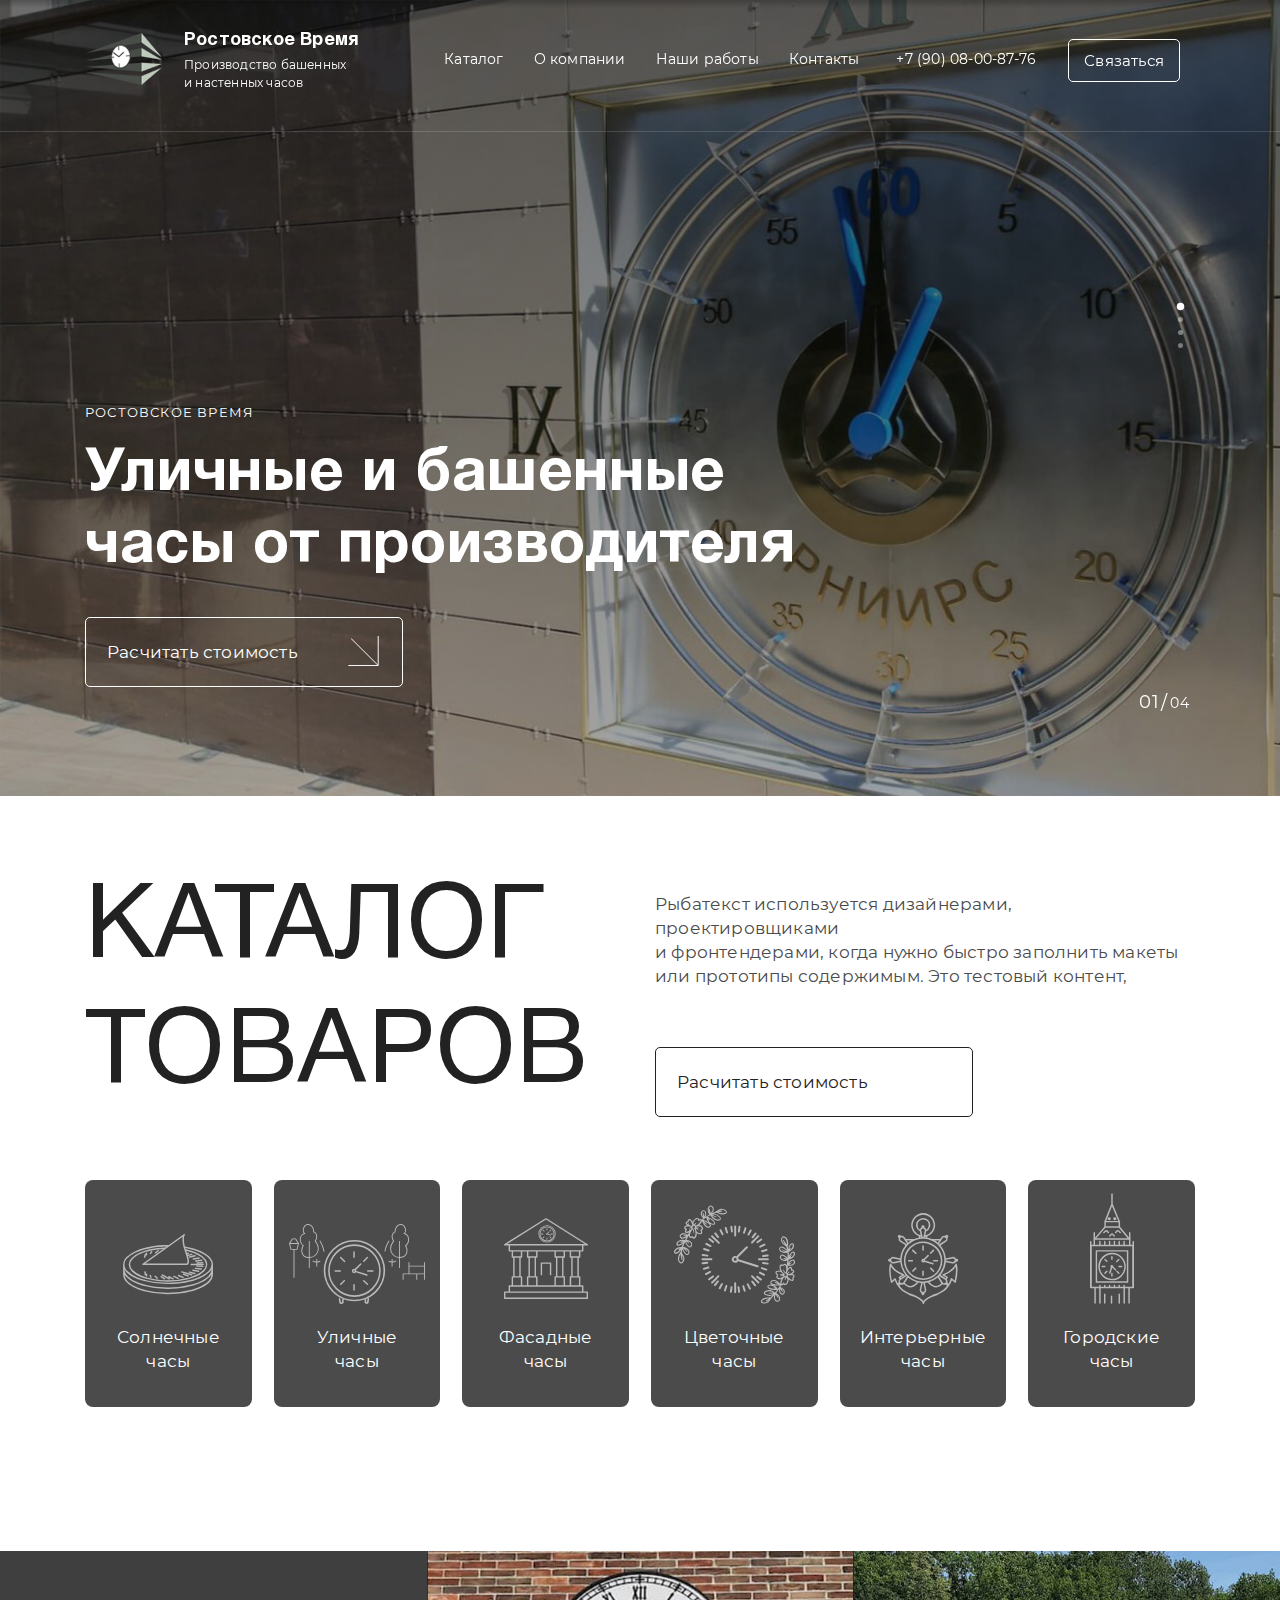
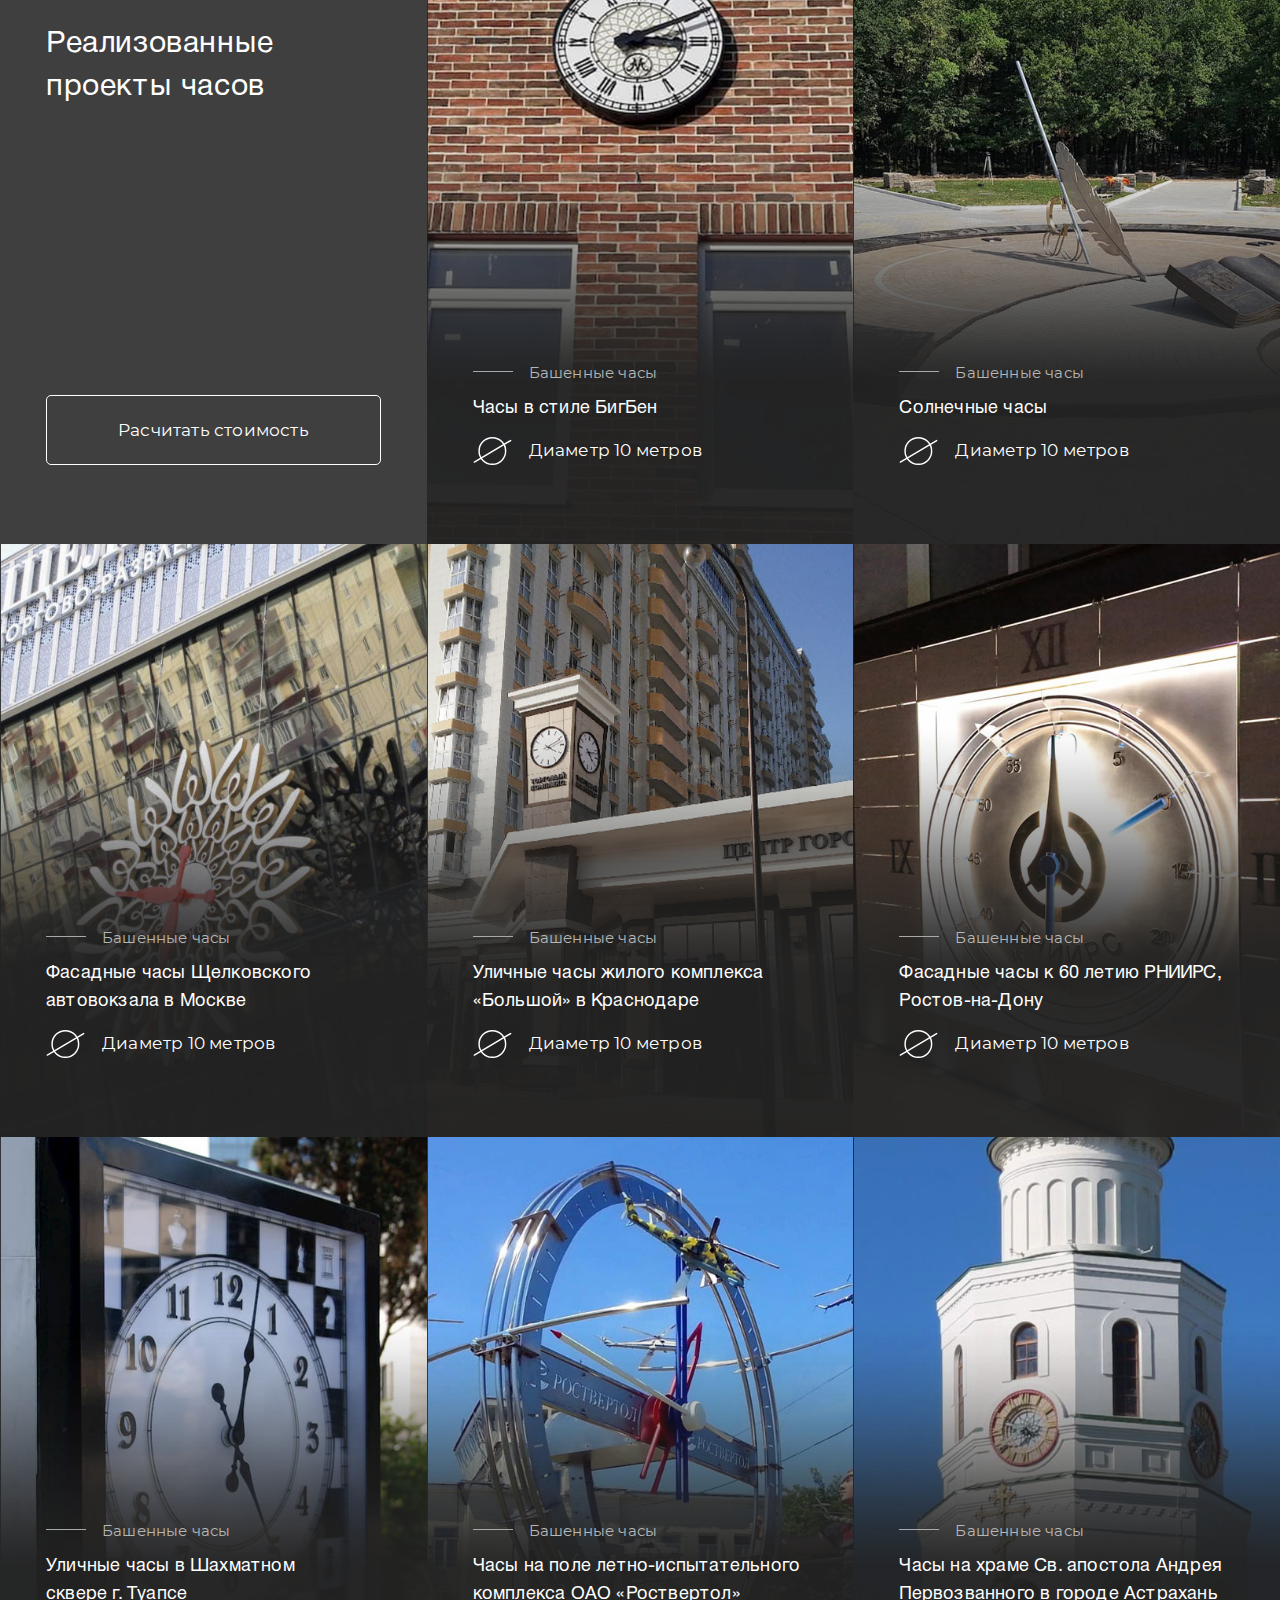
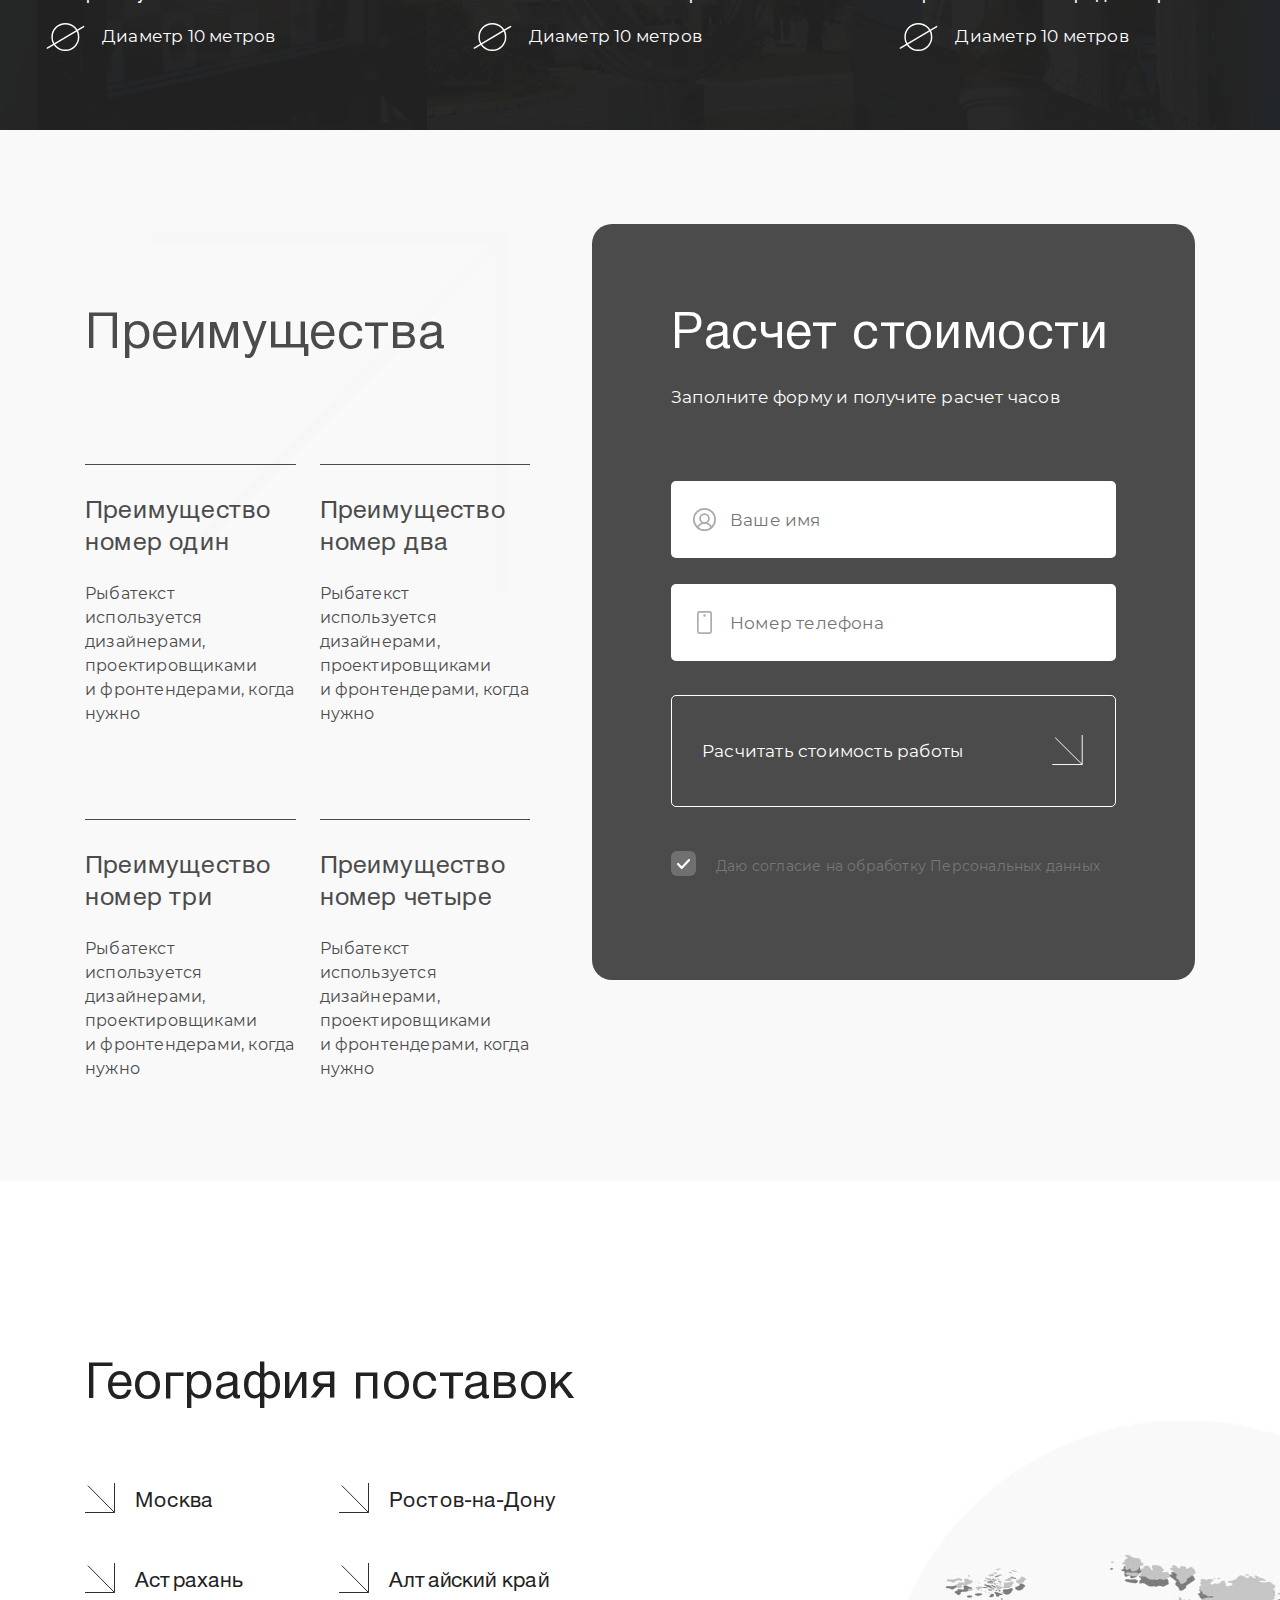
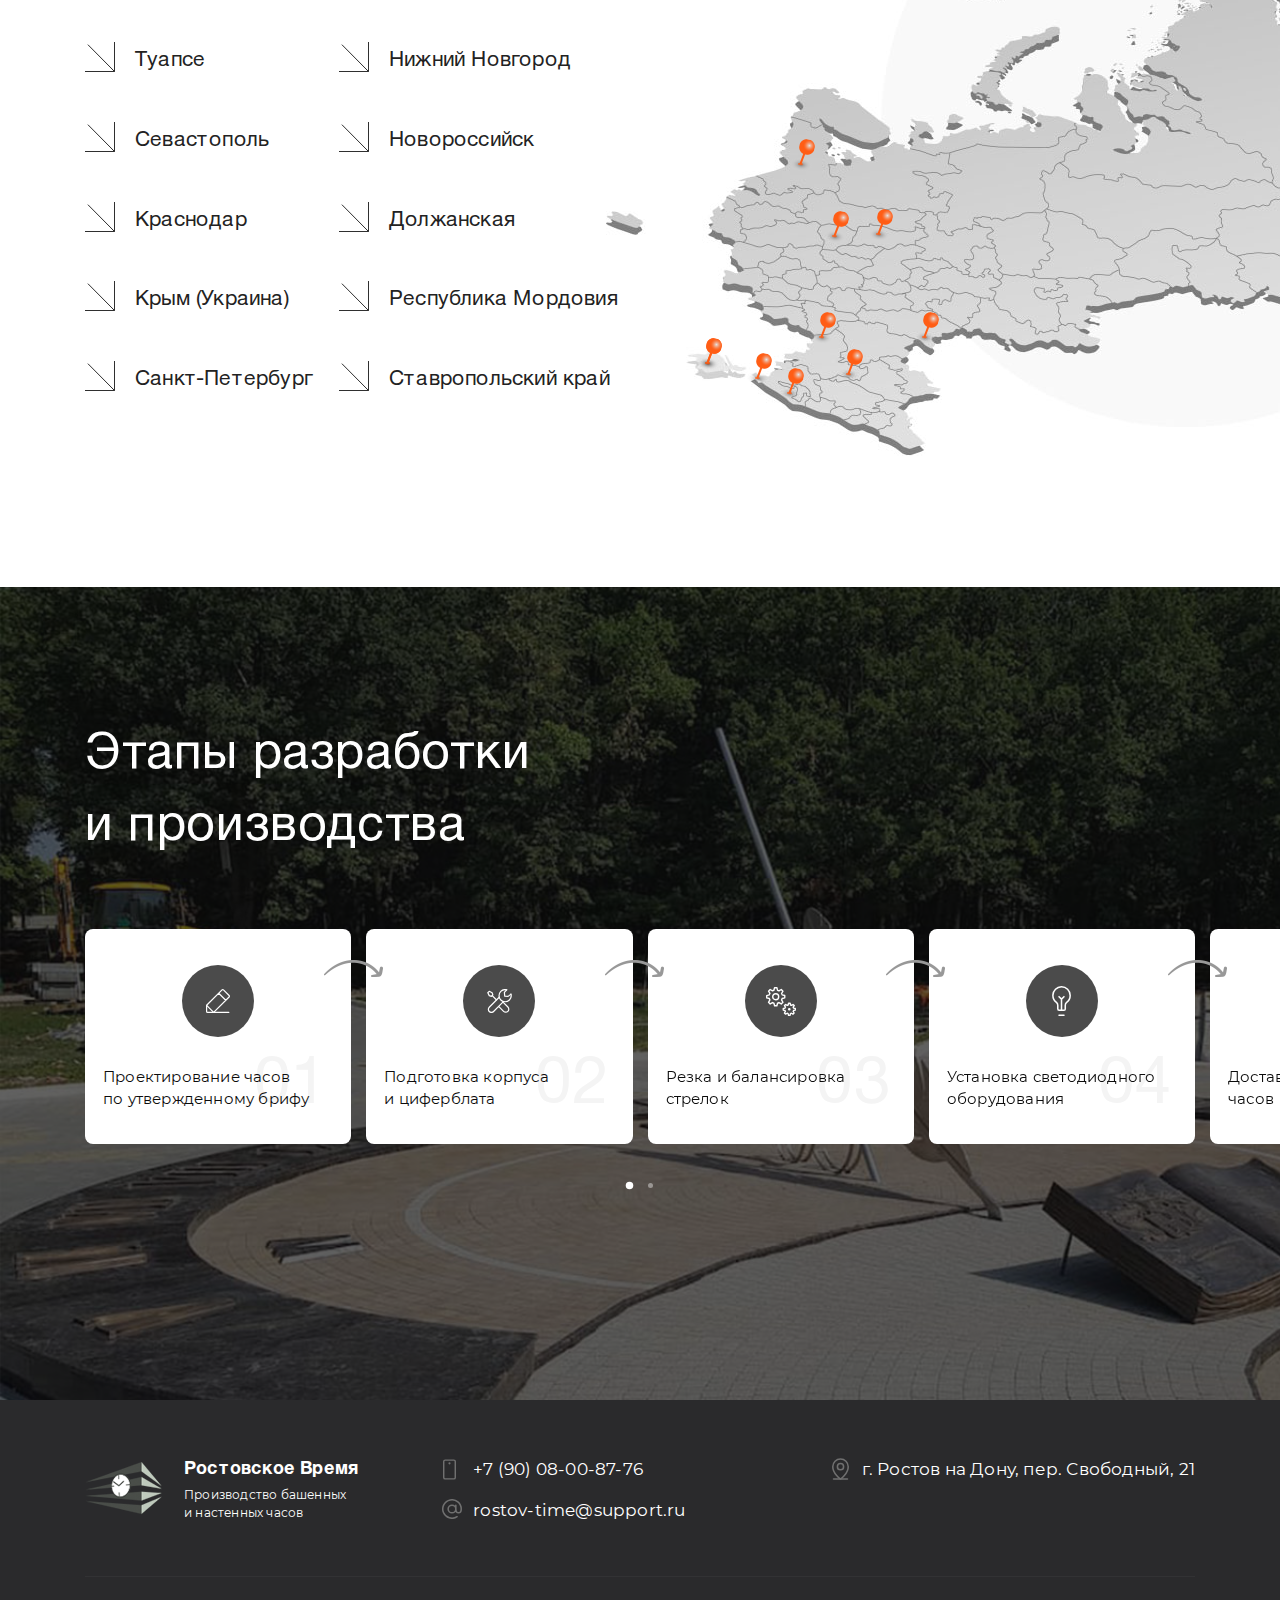
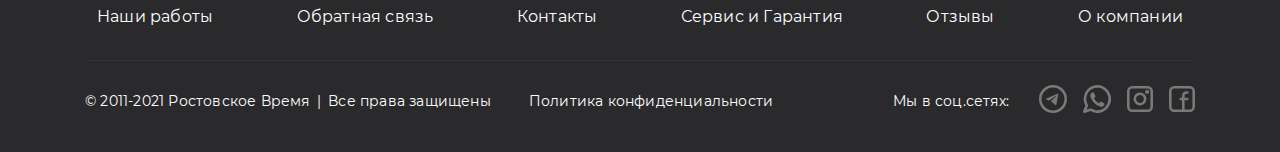
==== commit 47a459e2: "правки" ====
--- a/index.html
+++ b/index.html
@@ -1 +1,761 @@
-<!DOCTYPE html><html lang="ru"><head><meta charset="UTF-8"><meta name="viewport" content="width=device-width,initial-scale=1"><link rel="shortcut icon" href="favicon.ico" type="image/x-icon"><meta http-equiv="X-UA-Compatible" content="ie=edge"><meta name="theme-color" content="#4b4b4b"><title>Главная</title><link rel="stylesheet" href="https://cdn.jsdelivr.net/npm/@fancyapps/ui/dist/fancybox.css"><link rel="stylesheet" href="css/vendor.css"><link rel="stylesheet" href="css/main.css"><script src="https://cdn.jsdelivr.net/npm/@fancyapps/ui@4.0/dist/fancybox.umd.js"></script><script defer="defer" src="js/main.js"></script></head><body><div class="page d-flex flex-column"><div class="page__row page__row--wrapper flex-grow-1"><div class="page__cell container-fluid"><div class="page__row page__row--header page__row--header-abs"><div class="page__cell container"><header class="header"><div class="header__row row flex-nowrap justify-content-between justify-content-lg-start align-items-center"><div class="header__cell header__cell--logo col-auto"><a href="#" class="logo d-flex align-items-center"><img class="logo__picture" src="img/logo.png" alt="Logo"> <span class="logo__content"><span class="logo__title d-lg-none d-xl-block">Ростовское Время</span> <span class="logo__desc d-none d-xl-block">Производство башенных<br>и настенных часов</span></span></a></div><div class="header__cell d-block d-lg-none col-auto"><div class="row row-mr-0 align-items-center"><div class="col-auto col-pd-0"><button class="btn-tel btn-reset d-flex justify-content-center align-items-center"><img class="btn-tel__icon" src="img/mobile-call.svg" alt="tel"></button></div><div class="col-auto col-pd-0"><button class="hamburger btn-reset" data-target="#nav"><img class="hamburger__icon" src="img/hamburger.svg" alt="hamburger"></button></div></div></div><div class="header__cell header__cell--nav col-auto flex-grow-1"><nav class="nav row align-items-center justify-content-between d-block d-lg-flex" id="nav"><div class="nav__top col-auto"><div class="nav__logo d-lg-none"><a href="#" class="logo logo--nav d-inline-flex align-items-center"><img class="logo__picture logo__picture--nav" src="img/logo.png" alt="Logo"> <span class="logo__content logo__content--nav"><span class="logo__title logo__title--nav d-lg-none d-xl-block">Ростовское Время</span></span></a></div><ul class="nav__menu d-lg-flex list-reset"><li class="nav__item"><a class="nav__link" href="#">Каталог</a></li><li class="nav__item"><a class="nav__link" href="#">О компании</a></li><li class="nav__item"><a class="nav__link" href="#">Наши работы</a></li><li class="nav__item"><a class="nav__link" href="#">Контакты</a></li></ul></div><div class="nav__contacts col-auto"><div class="row row-mr-16 align-items-center d-none d-lg-flex"><div class="col-auto col-pd-16"><a class="nav__tel" href="tel:+79008008776">+7 (90) 08-00-87-76</a></div><div class="col-auto col-pd-16"><a class="nav__btn btn btn--default btn--sm d-inline-flex justify-content-center align-items-center user-select-none" href="#">Связаться</a></div></div><div class="nav__contacts-bottom d-lg-none"><div class="nav__contacts-block d-flex"><i class="nav__contacts-icon tel"></i> <a class="nav__contacts-text" href="mailto:rostov-time@support.ru">+7 (90) 08-00-87-76</a></div><div class="nav__contacts-block d-flex"><i class="nav__contacts-icon email"></i> <a class="nav__contacts-text" href="mailto:rostov-time@support.ru">rostov-time@support.ru</a></div><div class="nav__contacts-block d-flex"><i class="nav__contacts-icon pin"></i> <span class="nav__contacts-text">г. Ростов на Дону,<br class="d-lg-none">пер. Свободный, 21</span></div></div></div></nav><span class="nav__overlay" data-target="#nav"></span></div></div></header></div></div><div class="page__row"><div class="page__cell container-fluid"><div class="home"><div class="home-swiper swiper"><div class="swiper-wrapper"><section class="swiper-slide"><div class="home__item bg-cover" style="background-image: url(img/home-bg-1.jpg);"><div class="home__row"><div class="home__cell container"><div class="home__wrapper d-flex align-items-center align-items-lg-end"><div class="home__content"><span class="home__text text-uppercase">Ростовское Время</span><h1 class="home__title title title--h1 bold">Уличные и башенные часы от производителя</h1><a class="nav__btn btn btn--default btn--lg d-inline-flex justify-content-center align-items-center user-select-none" href="#"><span class="btn__text">Расчитать стоимость</span> <i class="icon"><svg class="icon__svg icon__svg--btn-arrow fill-none"><use xlink:href="img/sprite.svg#btn-arrow"></use></svg></i></a></div></div></div></div></div></section><section class="swiper-slide"><div class="home__item bg-cover" style="background-image: url(img/home-bg-2.jpg);"><div class="home__row"><div class="home__cell container"><div class="home__wrapper d-flex align-items-center align-items-lg-end"><div class="home__content"><span class="home__text text-uppercase">Ростовское Время 2</span><h1 class="home__title title title--h1 bold">Уличные и башенные часы от производителя 2</h1><a class="nav__btn btn btn--default btn--lg d-inline-flex justify-content-center align-items-center user-select-none" href="#"><span class="btn__text">Расчитать стоимость</span> <i class="icon"><svg class="icon__svg icon__svg--btn-arrow fill-none"><use xlink:href="img/sprite.svg#btn-arrow"></use></svg></i></a></div></div></div></div></div></section><section class="swiper-slide"><div class="home__item bg-cover" style="background-image: url(img/home-bg-1.jpg);"><div class="home__row"><div class="home__cell container"><div class="home__wrapper d-flex align-items-center align-items-lg-end"><div class="home__content"><span class="home__text text-uppercase">Ростовское Время 3</span><h1 class="home__title title title--h1 bold">Уличные и башенные часы от производителя 3</h1><a class="nav__btn btn btn--default btn--lg d-inline-flex justify-content-center align-items-center user-select-none" href="#"><span class="btn__text">Расчитать стоимость</span> <i class="icon"><svg class="icon__svg icon__svg--btn-arrow fill-none"><use xlink:href="img/sprite.svg#btn-arrow"></use></svg></i></a></div></div></div></div></div></section><section class="swiper-slide"><div class="home__item bg-cover" style="background-image: url(img/home-bg-2.jpg);"><div class="home__row"><div class="home__cell container"><div class="home__wrapper d-flex align-items-center align-items-lg-end"><div class="home__content"><span class="home__text text-uppercase">Ростовское Время 4</span><h1 class="home__title title title--h1 bold">Уличные и башенные часы от производителя 4</h1><a class="nav__btn btn btn--default btn--lg d-inline-flex justify-content-center align-items-center user-select-none" href="#"><span class="btn__text">Расчитать стоимость</span> <i class="icon"><svg class="icon__svg icon__svg--btn-arrow fill-none"><use xlink:href="img/sprite.svg#btn-arrow"></use></svg></i></a></div></div></div></div></div></section></div><div class="home__dots dots d-flex flex-lg-column"></div><div class="disc-num d-none d-lg-block"></div></div></div></div></div><div class="page__row bg-color-wild-sand-mobile"><div class="page__cell container"><section class="section section--first"><div class="section__row row text-center-mobile"><div class="section__cell col-12 col-xl-6"><h2 class="section__main-title title light text-uppercase">каталог товаров</h2></div><div class="section__cell section__cell--content col-12 col-xl-6"><p class="section__text text">Рыбатекст используется дизайнерами, проектировщиками<br>и фронтендерами, когда нужно быстро заполнить макеты<br>или прототипы содержимым. Это тестовый контент,</p><a class="section__btn btn btn--primary btn--lg d-inline-flex justify-content-center align-items-center user-select-none" href="#"><span class="btn__text">Расчитать стоимость</span> <i class="icon"><svg class="icon__svg icon__svg--btn-arrow fill-none"><use xlink:href="img/sprite.svg#btn-arrow"></use></svg></i></a></div></div><div class="catalog"><ul class="catalog__items row row-mr-11 list-reset"><li class="catalog__item col-6 col-md-3 col-xl-2 col-pd-11"><a class="catalog__block d-flex flex-column align-items-center height-fluid" href="#"><i class="catalog__icon d-flex justify-content-center align-items-start icon"><svg class="icon__svg icon__svg--catalog-1 stroke-none"><use xlink:href="img/sprite.svg#catalog-1"></use></svg> </i><span class="catalog__text">Солнечные<br>часы</span></a></li><li class="catalog__item col-6 col-md-3 col-xl-2 col-pd-11"><a class="catalog__block d-flex flex-column align-items-center height-fluid" href="#"><i class="catalog__icon d-flex justify-content-center align-items-start icon"><svg class="icon__svg icon__svg--catalog-2 stroke-none"><use xlink:href="img/sprite.svg#catalog-2"></use></svg> </i><span class="catalog__text">Уличные<br>часы</span></a></li><li class="catalog__item col-6 col-md-3 col-xl-2 col-pd-11"><a class="catalog__block d-flex flex-column align-items-center height-fluid" href="#"><i class="catalog__icon d-flex justify-content-center align-items-start icon"><svg class="icon__svg icon__svg--catalog-3 stroke-none"><use xlink:href="img/sprite.svg#catalog-3"></use></svg> </i><span class="catalog__text">Фасадные<br>часы</span></a></li><li class="catalog__item col-6 col-md-3 col-xl-2 col-pd-11"><a class="catalog__block d-flex flex-column align-items-center height-fluid" href="#"><i class="catalog__icon d-flex justify-content-center align-items-start icon"><svg class="icon__svg icon__svg--catalog-4 stroke-none"><use xlink:href="img/sprite.svg#catalog-4"></use></svg> </i><span class="catalog__text">Цветочные<br>часы</span></a></li><li class="catalog__item col-6 col-md-3 col-xl-2 col-pd-11"><a class="catalog__block d-flex flex-column align-items-center height-fluid" href="#"><i class="catalog__icon d-flex justify-content-center align-items-start icon"><svg class="icon__svg icon__svg--catalog-5 stroke-none"><use xlink:href="img/sprite.svg#catalog-5"></use></svg> </i><span class="catalog__text">Интерьерные<br>часы</span></a></li><li class="catalog__item col-6 col-md-3 col-xl-2 col-pd-11"><a class="catalog__block d-flex flex-column align-items-center height-fluid" href="#"><i class="catalog__icon d-flex justify-content-center align-items-start icon"><svg class="icon__svg icon__svg--catalog-6 stroke-none"><use xlink:href="img/sprite.svg#catalog-6"></use></svg> </i><span class="catalog__text">Городские<br>часы</span></a></li></ul></div></section></div></div><div class="page__row"><div class="page__cell container-fluid"><section class="section section--works"><h2 class="section__title title title--h2 light text-center-mobile color-dark d-lg-none">Реализованные проекты часов</h2><div class="works"><ul class="works__items row row-mr-0 list-reset"><li class="works__item d-none d-lg-block col-12 col-sm-6 col-lg-4 col-pd-0 d-none d-lg-block"><div class="work height-fluid"><div class="work__wrapper height-fluid d-flex flex-column justify-content-between align-items-start"><h2 class="work__title-h2 title title--h2 light">Реализованные проекты часов</h2><a class="work__btn btn btn--default btn--lg d-inline-flex justify-content-center align-items-center user-select-none" href="#"><span class="btn__text">Расчитать стоимость</span> <i class="icon d-none d-xxl-block"><svg class="icon__svg icon__svg--btn-arrow fill-none"><use xlink:href="img/sprite.svg#btn-arrow"></use></svg></i></a></div></div></li><li class="works__item col-12 col-sm-6 col-md-4 col-pd-0"><div class="work height-fluid d-flex flex-column justify-content-end align-items-start bg-cover" style="background-image: url(img/work-image-1.jpg);"><a class="work__link" href="#"></a><div class="work__content"><p class="work__text">Башенные часы</p><h4 class="work__title title title--h4 light">Часы в стиле БигБен</h4><p class="work__diameter">Диаметр 10 метров</p></div></div></li><li class="works__item col-12 col-sm-6 col-md-4 col-pd-0"><div class="work height-fluid d-flex flex-column justify-content-end align-items-start bg-cover" style="background-image: url(img/work-image-2.jpg);"><a class="work__link" href="#"></a><div class="work__content"><p class="work__text">Башенные часы</p><h4 class="work__title title title--h4 light">Солнечные часы</h4><p class="work__diameter">Диаметр 10 метров</p></div></div></li><li class="works__item col-12 col-sm-6 col-md-4 col-pd-0"><div class="work height-fluid d-flex flex-column justify-content-end align-items-start bg-cover" style="background-image: url(img/work-image-3.jpg);"><a class="work__link" href="#"></a><div class="work__content"><p class="work__text">Башенные часы</p><h4 class="work__title title title--h4 light">Фасадные часы Щелковского автовокзала в Москве</h4><p class="work__diameter">Диаметр 10 метров</p></div></div></li><li class="works__item d-none d-lg-block col-12 col-sm-6 col-lg-4 col-pd-0"><div class="work height-fluid d-flex flex-column justify-content-end align-items-start bg-cover" style="background-image: url(img/work-image-4.jpg);"><a class="work__link" href="#"></a><div class="work__content"><p class="work__text">Башенные часы</p><h4 class="work__title title title--h4 light">Уличные часы жилого комплекса «Большой» в Краснодаре</h4><p class="work__diameter">Диаметр 10 метров</p></div></div></li><li class="works__item d-none d-lg-block col-12 col-sm-6 col-lg-4 col-pd-0"><div class="work height-fluid d-flex flex-column justify-content-end align-items-start bg-cover" style="background-image: url(img/work-image-5.jpg);"><a class="work__link" href="#"></a><div class="work__content"><p class="work__text">Башенные часы</p><h4 class="work__title title title--h4 light">Фасадные часы к 60 летию РНИИРС, Ростов-на-Дону</h4><p class="work__diameter">Диаметр 10 метров</p></div></div></li><li class="works__item d-none d-lg-block col-12 col-sm-6 col-lg-4 col-pd-0"><div class="work height-fluid d-flex flex-column justify-content-end align-items-start bg-cover" style="background-image: url(img/work-image-6.jpg);"><a class="work__link" href="#"></a><div class="work__content"><p class="work__text">Башенные часы</p><h4 class="work__title title title--h4 light">Уличные часы в Шахматном сквере г. Туапсе</h4><p class="work__diameter">Диаметр 10 метров</p></div></div></li><li class="works__item d-none d-lg-block col-12 col-sm-6 col-lg-4 col-pd-0"><div class="work height-fluid d-flex flex-column justify-content-end align-items-start bg-cover" style="background-image: url(img/work-image-7.jpg);"><a class="work__link" href="#"></a><div class="work__content"><p class="work__text">Башенные часы</p><h4 class="work__title title title--h4 light">Часы на поле летно-испытательного комплекса ОАО «Роствертол»</h4><p class="work__diameter">Диаметр 10 метров</p></div></div></li><li class="works__item d-none d-lg-block col-12 col-sm-6 col-lg-4 col-pd-0"><div class="work height-fluid d-flex flex-column justify-content-end align-items-start bg-cover" style="background-image: url(img/work-image-8.jpg);"><a class="work__link" href="#"></a><div class="work__content"><p class="work__text">Башенные часы</p><h4 class="work__title title title--h4 light">Часы на храме Св. апостола Андрея Первозванного в городе Астрахань</h4><p class="work__diameter">Диаметр 10 метров</p></div></div></li></ul></div><div class="section__btn-wrapper d-lg-none"><a class="section__btn btn btn--primary btn--lg d-inline-flex justify-content-between align-items-center user-select-none" href="#"><span class="btn__text">Открыть каталог</span> <i class="icon"><svg class="icon__svg icon__svg--btn-arrow fill-none"><use xlink:href="img/sprite.svg#btn-arrow"></use></svg></i></a></div></section></div></div><div class="page__row bg-color-alabaster"><div class="page__cell container"><section class="section section--default section--advantages-form"><div class="section__row row"><div class="section__cell section__cell--advantages col-12 col-xl-5 col-xxl-6"><h2 class="section__title title title--h2 title--mrb-0 light text-center-mobile">Преимущества</h2><div class="advantages"><ul class="advantages__items row row-mr-12 list-reset"><li class="advantages__item col-12 col-sm-12 col-lg-6 col-pd-12"><div class="advantages__block"><h4 class="advantages__title title title--h4 light">Преимущество номер один</h4><p class="advantages__desc">Рыбатекст используется дизайнерами, проектировщиками и фронтендерами, когда нужно</p></div></li><li class="advantages__item col-12 col-sm-12 col-lg-6 col-pd-12"><div class="advantages__block"><h4 class="advantages__title title title--h4 light">Преимущество номер два</h4><p class="advantages__desc">Рыбатекст используется дизайнерами, проектировщиками и фронтендерами, когда нужно</p></div></li><li class="advantages__item col-12 col-sm-12 col-lg-6 col-pd-12"><div class="advantages__block"><h4 class="advantages__title title title--h4 light">Преимущество номер три</h4><p class="advantages__desc">Рыбатекст используется дизайнерами, проектировщиками и фронтендерами, когда нужно</p></div></li><li class="advantages__item col-12 col-sm-12 col-lg-6 col-pd-12"><div class="advantages__block"><h4 class="advantages__title title title--h4 light">Преимущество номер четыре</h4><p class="advantages__desc">Рыбатекст используется дизайнерами, проектировщиками и фронтендерами, когда нужно</p></div></li></ul></div></div><div class="section__cell section__cell--form col-12 col-xl-7 col-xxl-6"><form class="form" action="#"><div class="form__wrapper"><div class="form__content"><div class="form__block"><header class="form__header"><h2 class="form__title title title--h2 light">Расчет стоимости</h2><p class="form__subtitle">Заполните форму и получите расчет часов</p></header><div class="form__body"><div class="form__group"><div class="form__group-wrapper"><span class="form__icon pointer-events-none d-flex justify-content-center align-items-center"><img class="form__icon-picture form__icon-picture--1" src="img/form-input1.svg" alt="form-icon"> </span><input type="text" name="userName" placeholder="Ваше имя" class="form__control form__control-input control-reset border-radius-6"></div></div><div class="form__group"><div class="form__group-wrapper"><span class="form__icon pointer-events-none d-flex justify-content-center align-items-center"><img class="form__icon-picture form__icon-picture--2" src="img/form-input2.svg" alt="form-icon"> </span><input type="tel" name="userTel" placeholder="Номер телефона" class="form__control form__control-input control-reset border-radius-6" maxlength="18"></div></div><div class="form__group form__group--btn"><button class="form__btn btn btn--default btn--shadow btn--xl btn--fluid text-left-mobile d-inline-flex justify-content-between align-items-center" type="submit"><span class="btn__text">Расчитать стоимость работы</span> <i class="icon"><svg class="icon__svg icon__svg--btn-arrow fill-none"><use xlink:href="img/sprite.svg#btn-arrow"></use></svg></i></button></div><div class="agree"><label class="agree__label"><input type="checkbox" name="agree" checked="" class="agree__checkbox"> <i class="agree__icon border-radius-2 d-flex justify-content-center align-items-center"><img class="agree__checked" src="img/checked.png" alt="checked"></i></label> Даю согласие на обработку <a href="#" class="agree__link white" target="_blank">Персональных данных</a></div></div></div></div></div></form></div></div></section></div></div><div class="page__row overflow-hidden bg-color-wild-sand-mobile"><div class="page__cell container"><section class="section section--contacts"><div class="map d-lg-none"><iframe src="https://yandex.ua/map-widget/v1/-/CCUa4QbvWA"></iframe></div><h2 class="section__title title title--h2 light text-center-mobile">География поставок</h2><div class="contacts"><div class="contacts__map"><img src="img/pin.png" alt="pin" class="contacts__pin contacts__pin--1"> <img src="img/pin.png" alt="pin" class="contacts__pin contacts__pin--2"> <img src="img/pin.png" alt="pin" class="contacts__pin contacts__pin--3"> <img src="img/pin.png" alt="pin" class="contacts__pin contacts__pin--4"> <img src="img/pin.png" alt="pin" class="contacts__pin contacts__pin--5"> <img src="img/pin.png" alt="pin" class="contacts__pin contacts__pin--6"> <img src="img/pin.png" alt="pin" class="contacts__pin contacts__pin--7"> <img src="img/pin.png" alt="pin" class="contacts__pin contacts__pin--8"> <img src="img/pin.png" alt="pin" class="contacts__pin contacts__pin--9"> <img src="img/pin.png" alt="pin" class="contacts__pin contacts__pin--10"> <img src="img/pin.png" alt="pin" class="contacts__pin contacts__pin--11"></div><ul class="contacts__items list-reset d-flex flex-wrap"><li class="contacts__item"><span class="contacts__text">Москва</span></li><li class="contacts__item"><span class="contacts__text">Ростов-на-Дону</span></li><li class="contacts__item"><span class="contacts__text">Астрахань</span></li><li class="contacts__item"><span class="contacts__text">Алтайский край</span></li><li class="contacts__item"><span class="contacts__text">Туапсе</span></li><li class="contacts__item"><span class="contacts__text">Нижний Новгород</span></li><li class="contacts__item"><span class="contacts__text">Севастополь</span></li><li class="contacts__item"><span class="contacts__text">Новороссийск</span></li><li class="contacts__item"><span class="contacts__text">Краснодар</span></li><li class="contacts__item"><span class="contacts__text">Должанская</span></li><li class="contacts__item"><span class="contacts__text">Крым (Украина)</span></li><li class="contacts__item"><span class="contacts__text">Республика Мордовия</span></li><li class="contacts__item"><span class="contacts__text">Санкт-Петербург</span></li><li class="contacts__item"><span class="contacts__text">Ставропольский край</span></li></ul></div></section></div></div><div class="page__row bg-cover bg-overlay overflow-hidden" style="background-image: url(img/stages-bg.jpg);"><div class="page__cell container"><section class="section section--stages"><h2 class="section__title title title--h2 light text-center-mobile">Этапы разработки<br>и производства</h2><div class="stages"><div class="stages-swiper swiper swiper-overflow-visible"><div class="swiper-wrapper"><div class="swiper-slide swiper-slide--stages"><div class="stage height-fluid d-flex flex-column align-items-center" data-count="01"><i class="stage__icon icon d-flex justify-content-center align-items-center"><svg class="icon__svg icon__svg--step-1 fill-none"><use xlink:href="img/sprite.svg#step-1"></use></svg></i><p class="stage__text align-self-start">Проектирование часов по утвержденному брифу</p></div></div><div class="swiper-slide swiper-slide--stages"><div class="stage height-fluid d-flex flex-column align-items-center" data-count="02"><i class="stage__icon icon d-flex justify-content-center align-items-center"><svg class="icon__svg icon__svg--step-2 fill-none"><use xlink:href="img/sprite.svg#step-2"></use></svg></i><p class="stage__text align-self-start">Подготовка корпуса и циферблата</p></div></div><div class="swiper-slide swiper-slide--stages"><div class="stage height-fluid d-flex flex-column align-items-center" data-count="03"><i class="stage__icon icon d-flex justify-content-center align-items-center"><svg class="icon__svg icon__svg--step-3 fill-none"><use xlink:href="img/sprite.svg#step-3"></use></svg></i><p class="stage__text align-self-start">Резка и балансировка стрелок</p></div></div><div class="swiper-slide swiper-slide--stages"><div class="stage height-fluid d-flex flex-column align-items-center" data-count="04"><i class="stage__icon icon d-flex justify-content-center align-items-center"><svg class="icon__svg icon__svg--step-4 fill-none"><use xlink:href="img/sprite.svg#step-4"></use></svg></i><p class="stage__text align-self-start">Установка светодиодного оборудования</p></div></div><div class="swiper-slide swiper-slide--stages"><div class="stage height-fluid d-flex flex-column align-items-center" data-count="05"><i class="stage__icon icon d-flex justify-content-center align-items-center"><svg class="icon__svg icon__svg--step-5 fill-none"><use xlink:href="img/sprite.svg#step-5"></use></svg></i><p class="stage__text align-self-start">Доставка и монтаж<br>часов</p></div></div></div><div class="stages__dots dots text-center"></div></div></div></section></div></div></div></div><div class="page__row page__row--footer"><div class="page__cell container"><footer class="footer"><div class="footer__top"><div class="footer__row row justify-content-between"><div class="footer__cell col-12 col-lg-auto text-center-mobile"><a href="#" class="footer-logo d-inline-flex align-items-center"><img class="footer-logo__picture" src="img/logo.png" alt="Logo"> <span class="footer-logo__content"><span class="footer-logo__title d-lg-none d-xl-block">Ростовское Время</span> <span class="footer-logo__desc d-lg-none d-xl-block">Производство башенных<br>и настенных часов</span></span></a></div><div class="footer__col col-12 col-lg-auto"><div class="footer__row row"><div class="footer__cell footer__cell--contacts col-12 col-lg-auto"><div class="footer__contacts d-flex flex-column align-items-center d-lg-block"><div class="footer__contacts-block d-flex justify-content-center justify-content-lg-start"><i class="footer__contacts-icon tel"></i> <a class="footer__contacts-text" href="tel:+79008008776">+7 (90) 08-00-87-76</a></div><div class="footer__contacts-block d-flex justify-content-center justify-content-lg-start"><i class="footer__contacts-icon email"></i> <a class="footer__contacts-text" href="mailto:rostov-time@support.ru">rostov-time@support.ru</a></div></div></div><div class="footer__cell footer__cell--contacts col-12 col-lg-auto"><div class="footer__contacts d-flex flex-column align-items-center d-lg-block"><div class="footer__contacts-block d-flex justify-content-center justify-content-lg-start"><i class="footer__contacts-icon pin"></i> <span class="footer__contacts-text">г. Ростов на Дону,<br class="d-lg-none">пер. Свободный, 21</span></div></div></div></div></div></div></div><div class="footer__middle"><nav class="footer__nav"><button class="footer__nav-btn btn-reset d-lg-none active" data-target="#footer-nav">Навигация <img class="footer__nav-icon d-lg-none" src="img/arrow-bottom-2.png" alt="arrow"></button><ul class="footer__nav-menu justify-content-between d-lg-flex list-reset active" id="footer-nav"><li class="footer__nav-item"><a class="footer__nav-link" href="#">Наши работы</a></li><li class="footer__nav-item"><a class="footer__nav-link" href="#">Обратная связь</a></li><li class="footer__nav-item"><a class="footer__nav-link" href="#">Контакты</a></li><li class="footer__nav-item"><a class="footer__nav-link" href="#">Сервис и Гарантия</a></li><li class="footer__nav-item"><a class="footer__nav-link" href="#">Отзывы</a></li><li class="footer__nav-item"><a class="footer__nav-link" href="#">О компании</a></li></ul></nav></div><div class="footer__bottom"><div class="footer__row text-center-mobile row justify-content-between align-items-start align-items-xl-center"><div class="footer__cell col-12 col-lg-auto"><p class="footer__copy">© 2011-2021 Ростовское Время <span class="footer__separator">|</span> Все права защищены</p></div><div class="footer__cell col-12 col-lg-auto"><p class="footer__privacy-policy"><a class="footer__privacy-policy-link" href="#">Политика конфиденциальности</a></p></div><div class="footer__cell col-12 col-lg-auto"><div class="footer__row footer__row--social row align-items-center justify-content-center justify-content-lg-start flex-nowrap"><div class="footer__cell--social col-auto"><p class="footer__text">Мы в соц.сетях:</p></div><div class="footer__cell--social col-auto"><div class="social"><ul class="social__items row row-mr-8 d-flex align-items-center list-reset"><li class="social__item col-auto col-pd-8"><a class="social__link" href="#" target="_blank"><img class="social__picture telegram" src="img/ftr-telegram.svg" alt="telegram"></a></li><li class="social__item col-auto col-pd-8"><a class="social__link" href="#" target="_blank"><img class="social__picture viber" src="img/ftr-viber.svg" alt="telegram"></a></li><li class="social__item col-auto col-pd-8"><a class="social__link" href="#" target="_blank"><img class="social__picture inst" src="img/ftr-inst.svg" alt="telegram"></a></li><li class="social__item col-auto col-pd-8"><a class="social__link" href="#" target="_blank"><img class="social__picture fb" src="img/ftr-fb.svg" alt="telegram"></a></li></ul></div></div></div></div></div></div></footer></div></div></div></body></html>+<!DOCTYPE html>
+<html lang="ru">
+
+<head>
+  <meta charset="UTF-8">
+  <meta name="viewport" content="width=device-width, initial-scale=1.0">
+  <link rel="shortcut icon" href="favicon.ico" type="image/x-icon">
+  <meta http-equiv="X-UA-Compatible" content="ie=edge">
+  <meta name="theme-color" content="#4b4b4b">
+  <title>Главная</title>
+  <link rel="stylesheet" href="https://cdn.jsdelivr.net/npm/@fancyapps/ui/dist/fancybox.css"/>
+  <link rel="stylesheet" href="css/vendor.css">
+  <link rel="stylesheet" href="css/main.css">
+  <script src="https://cdn.jsdelivr.net/npm/@fancyapps/ui@4.0/dist/fancybox.umd.js"></script>
+  <script defer src="js/main.js"></script>
+</head>
+
+<body>
+  <div class="page d-flex flex-column">
+    <div class="page__row page__row--wrapper flex-grow-1">
+      <div class="page__cell container-fluid">
+        <div class="page__row page__row--header page__row--header-abs">
+          <div class="page__cell container">
+            <header class="header">
+              <div class="header__row row flex-nowrap justify-content-between justify-content-lg-start align-items-center">
+                <div class="header__cell header__cell--logo col-auto">
+                  <a href="#" class="logo d-flex align-items-center">
+                    <img class="logo__picture" src="img/logo.png" alt="Logo">
+                    <span class="logo__content">
+                      <span class="logo__title d-lg-none d-xl-block">Ростовское Время</span>
+                      <span class="logo__desc d-none d-xl-block">Производство башенных<br> и настенных часов</span>
+                    </span>
+                  </a>
+                </div>
+                <div class="header__cell d-block d-lg-none col-auto">
+                  <div class="row row-mr-0 align-items-center">
+                    <div class="col-auto col-pd-0">
+                      <button class="btn-tel btn-reset d-flex justify-content-center align-items-center">
+                        <img class="btn-tel__icon" src="img/mobile-call.svg" alt="tel">
+                      </button>
+                    </div>
+                    <div class="col-auto col-pd-0">
+                      <button class="hamburger btn-reset" data-target="#nav">
+                        <img class="hamburger__icon" src="img/hamburger.svg" alt="hamburger">
+                      </button>
+                    </div>
+                  </div>
+                </div>
+                <div class="header__cell header__cell--nav col-auto flex-grow-1">
+                  <nav class="nav row align-items-center justify-content-between d-block d-lg-flex" id="nav">
+                    <div class="nav__top col-auto">
+                      <div class="nav__logo d-lg-none">
+                        <a href="#" class="logo logo--nav d-inline-flex align-items-center">
+                          <img class="logo__picture logo__picture--nav" src="img/logo.png" alt="Logo">
+                          <span class="logo__content logo__content--nav">
+                            <span class="logo__title logo__title--nav d-lg-none d-xl-block">Ростовское Время</span>
+                          </span>
+                        </a>
+                      </div>
+                      <ul class="nav__menu d-lg-flex list-reset">
+                        <li class="nav__item">
+                          <a class="nav__link" href="#">Каталог</a>
+                        </li>
+                        <li class="nav__item">
+                          <a class="nav__link" href="#">О компании</a>
+                        </li>
+                        <li class="nav__item">
+                          <a class="nav__link" href="#">Наши работы</a>
+                        </li>
+                        <li class="nav__item">
+                          <a class="nav__link" href="#">Контакты</a>
+                        </li>
+                      </ul>
+                    </div>
+                    <div class="nav__contacts col-auto">
+                      <div class="row row-mr-16 align-items-center d-none d-lg-flex">
+                        <div class="col-auto col-pd-16">
+                          <a class="nav__tel" href="tel:+79008008776">+7 (90) 08-00-87-76</a>
+                        </div>
+                        <div class="col-auto col-pd-16">
+                          <a class="nav__btn btn btn--default btn--sm  d-inline-flex justify-content-center align-items-center user-select-none" href="#">Связаться</a>
+                        </div>
+                      </div>
+                      <div class="nav__contacts-bottom d-lg-none">
+                        <div class="nav__contacts-block d-flex">
+                          <i class="nav__contacts-icon tel"></i>
+                          <a class="nav__contacts-text" href="mailto:rostov-time@support.ru">+7 (90) 08-00-87-76</a>
+                        </div>
+                        <div class="nav__contacts-block d-flex">
+                          <i class="nav__contacts-icon email"></i>
+                          <a class="nav__contacts-text" href="mailto:rostov-time@support.ru">rostov-time@support.ru</a>
+                        </div>
+                        <div class="nav__contacts-block d-flex">
+                          <i class="nav__contacts-icon pin"></i>
+                          <span class="nav__contacts-text">г. Ростов на Дону,<br class="d-lg-none"> пер. Свободный, 21</span>
+                        </div>
+                      </div>
+                    </div>
+                  </nav>
+                  <span class="nav__overlay" data-target="#nav"></span>
+                </div>
+              </div>
+            </header>
+          </div>
+        </div>
+        <div class="page__row">
+    <div class="page__cell container-fluid">
+        <div class="home">
+            <div class="home-swiper swiper">
+                <div class="swiper-wrapper">
+                    <section class="swiper-slide">
+                        <div class="home__item bg-cover" style="background-image: url(img/home-bg-1.jpg);">
+                            <div class="home__row">
+                                <div class="home__cell container">
+                                    <div class="home__wrapper d-flex align-items-center align-items-lg-end">
+                                        <div class="home__content">
+                                            <span class="home__text text-uppercase">Ростовское Время</span>
+                                            <h1 class="home__title title title--h1 bold">Уличные и башенные часы от производителя</h1>
+                                            <a class="nav__btn btn btn--default btn--lg d-inline-flex justify-content-center align-items-center user-select-none" href="#">
+                                                <span class="btn__text">Расчитать стоимость</span>
+                                                <i class="icon">
+                                                    <svg class="icon__svg icon__svg--btn-arrow fill-none">
+                                                        <use xlink:href="img/sprite.svg#btn-arrow"></use>
+                                                    </svg>
+                                                </i>
+                                            </a>
+                                        </div>
+                                    </div>
+                                </div>
+                            </div>
+                        </div>
+                    </section>
+                    <section class="swiper-slide">
+                        <div class="home__item bg-cover" style="background-image: url(img/home-bg-2.jpg);">
+                            <div class="home__row">
+                                <div class="home__cell container">
+                                    <div class="home__wrapper d-flex align-items-center align-items-lg-end">
+                                        <div class="home__content">
+                                            <span class="home__text text-uppercase">Ростовское Время 2</span>
+                                            <h1 class="home__title title title--h1 bold">Уличные и башенные часы от производителя 2</h1>
+                                            <a class="nav__btn btn btn--default btn--lg d-inline-flex justify-content-center align-items-center user-select-none" href="#">
+                                                <span class="btn__text">Расчитать стоимость</span>
+                                                <i class="icon">
+                                                    <svg class="icon__svg icon__svg--btn-arrow fill-none">
+                                                        <use xlink:href="img/sprite.svg#btn-arrow"></use>
+                                                    </svg>
+                                                </i>
+                                            </a>
+                                        </div>
+                                    </div>
+                                </div>
+                            </div>
+                        </div>
+                    </section>
+                    <section class="swiper-slide">
+                        <div class="home__item bg-cover" style="background-image: url(img/home-bg-1.jpg);">
+                            <div class="home__row">
+                                <div class="home__cell container">
+                                    <div class="home__wrapper d-flex align-items-center align-items-lg-end">
+                                        <div class="home__content">
+                                            <span class="home__text text-uppercase">Ростовское Время 3</span>
+                                            <h1 class="home__title title title--h1 bold">Уличные и башенные часы от производителя 3</h1>
+                                            <a class="nav__btn btn btn--default btn--lg d-inline-flex justify-content-center align-items-center user-select-none" href="#">
+                                                <span class="btn__text">Расчитать стоимость</span>
+                                                <i class="icon">
+                                                    <svg class="icon__svg icon__svg--btn-arrow fill-none">
+                                                        <use xlink:href="img/sprite.svg#btn-arrow"></use>
+                                                    </svg>
+                                                </i>
+                                            </a>
+                                        </div>
+                                    </div>
+                                </div>
+                            </div>
+                        </div>
+                    </section>
+                    <section class="swiper-slide">
+                        <div class="home__item bg-cover" style="background-image: url(img/home-bg-2.jpg);">
+                            <div class="home__row">
+                                <div class="home__cell container">
+                                    <div class="home__wrapper d-flex align-items-center align-items-lg-end">
+                                        <div class="home__content">
+                                            <span class="home__text text-uppercase">Ростовское Время 4</span>
+                                            <h1 class="home__title title title--h1 bold">Уличные и башенные часы от производителя 4</h1>
+                                            <a class="nav__btn btn btn--default btn--lg d-inline-flex justify-content-center align-items-center user-select-none" href="#">
+                                                <span class="btn__text">Расчитать стоимость</span>
+                                                <i class="icon">
+                                                    <svg class="icon__svg icon__svg--btn-arrow fill-none">
+                                                        <use xlink:href="img/sprite.svg#btn-arrow"></use>
+                                                    </svg>
+                                                </i>
+                                            </a>
+                                        </div>
+                                    </div>
+                                </div>
+                            </div>
+                        </div>
+                    </section>
+                </div>
+                <div class="home__dots dots d-flex flex-lg-column"></div>
+                <div class="disc-num d-none d-lg-block"></div>
+            </div>
+        </div>
+    </div>
+</div>
+        <div class="page__row bg-color-wild-sand-mobile">
+    <div class="page__cell container">
+        <section class="section section--first">
+            <div class="section__row row text-center-mobile">
+                <div class="section__cell col-12 col-xl-6">
+                    <h2 class="section__main-title title light text-uppercase">каталог товаров</h2>
+                </div>
+                <div class="section__cell section__cell--content col-12 col-xl-6">
+                    <p class="section__text text">Рыбатекст используется дизайнерами, проектировщиками<br> и фронтендерами, когда нужно быстро заполнить макеты<br> или прототипы содержимым. Это тестовый контент,</p>
+                    <a class="section__btn btn btn--primary btn--lg d-inline-flex justify-content-center align-items-center user-select-none" href="#">
+                        <span class="btn__text">Расчитать стоимость</span>
+                        <i class="icon">
+                            <svg class="icon__svg icon__svg--btn-arrow fill-none">
+                                <use xlink:href="img/sprite.svg#btn-arrow"></use>
+                            </svg>
+                        </i>
+                    </a>
+                </div>
+            </div>
+            <div class="catalog">
+                <ul class="catalog__items row row-mr-11 list-reset">
+                    <li class="catalog__item col-6 col-md-3 col-xl-2 col-pd-11">
+                        <a class="catalog__block d-flex flex-column align-items-center height-fluid" href="#">
+                            <i class="catalog__icon d-flex justify-content-center align-items-start icon">
+                                <svg class="icon__svg icon__svg--catalog-1 stroke-none">
+                                    <use xlink:href="img/sprite.svg#catalog-1"></use>
+                                </svg>
+                            </i>
+                            <span class="catalog__text">Солнечные<br> часы</span>
+                        </a>
+                    </li>
+                    <li class="catalog__item col-6 col-md-3 col-xl-2 col-pd-11">
+                        <a class="catalog__block d-flex flex-column align-items-center height-fluid" href="#">
+                            <i class="catalog__icon d-flex justify-content-center align-items-start icon">
+                                <svg class="icon__svg icon__svg--catalog-2 stroke-none">
+                                    <use xlink:href="img/sprite.svg#catalog-2"></use>
+                                </svg>
+                            </i>
+                            <span class="catalog__text">Уличные<br> часы</span>
+                        </a>
+                    </li>
+                    <li class="catalog__item col-6 col-md-3 col-xl-2 col-pd-11">
+                        <a class="catalog__block d-flex flex-column align-items-center height-fluid" href="#">
+                            <i class="catalog__icon d-flex justify-content-center align-items-start icon">
+                                <svg class="icon__svg icon__svg--catalog-3 stroke-none">
+                                    <use xlink:href="img/sprite.svg#catalog-3"></use>
+                                </svg>
+                            </i>
+                            <span class="catalog__text">Фасадные<br> часы</span>
+                        </a>
+                    </li>
+                    <li class="catalog__item col-6 col-md-3 col-xl-2 col-pd-11">
+                        <a class="catalog__block d-flex flex-column align-items-center height-fluid" href="#">
+                            <i class="catalog__icon d-flex justify-content-center align-items-start icon">
+                                <svg class="icon__svg icon__svg--catalog-4 stroke-none">
+                                    <use xlink:href="img/sprite.svg#catalog-4"></use>
+                                </svg>
+                            </i>
+                            <span class="catalog__text">Цветочные<br> часы</span>
+                        </a>
+                    </li>
+                    <li class="catalog__item col-6 col-md-3 col-xl-2 col-pd-11">
+                        <a class="catalog__block d-flex flex-column align-items-center height-fluid" href="#">
+                            <i class="catalog__icon d-flex justify-content-center align-items-start icon">
+                                <svg class="icon__svg icon__svg--catalog-5 stroke-none">
+                                    <use xlink:href="img/sprite.svg#catalog-5"></use>
+                                </svg>
+                            </i>
+                            <span class="catalog__text">Интерьерные<br> часы</span>
+                        </a>
+                    </li>
+                    <li class="catalog__item col-6 col-md-3 col-xl-2 col-pd-11">
+                        <a class="catalog__block d-flex flex-column align-items-center height-fluid" href="#">
+                            <i class="catalog__icon d-flex justify-content-center align-items-start icon">
+                                <svg class="icon__svg icon__svg--catalog-6 stroke-none">
+                                    <use xlink:href="img/sprite.svg#catalog-6"></use>
+                                </svg>
+                            </i>
+                            <span class="catalog__text">Городские<br> часы</span>
+                        </a>
+                    </li>
+                </ul>
+            </div>
+        </section>
+    </div>
+</div>
+        <div class="page__row">
+    <div class="page__cell container-fluid">
+        <section class="section section--works">
+            <h2 class="section__title title title--h2 light text-center-mobile color-dark d-lg-none">Реализованные проекты часов</h2>
+            <div class="works">
+                <ul class="works__items row row-mr-0 list-reset">
+                    <li class="works__item d-none d-lg-block col-12 col-sm-6 col-lg-4 col-pd-0 d-none d-lg-block">
+                        <div class="work height-fluid">
+                            <div class="work__wrapper height-fluid d-flex flex-column justify-content-between align-items-start">
+                                <h2 class="work__title-h2 title title--h2 light">Реализованные проекты часов</h2>
+                                <a class="work__btn btn btn--default btn--lg d-inline-flex justify-content-center align-items-center user-select-none" href="#">
+                                    <span class="btn__text">Расчитать стоимость</span>
+                                    <i class="icon d-none d-xxl-block">
+                                        <svg class="icon__svg icon__svg--btn-arrow fill-none">
+                                            <use xlink:href="img/sprite.svg#btn-arrow"></use>
+                                        </svg>
+                                    </i>
+                                </a>
+                            </div>
+                        </div>
+                    </li>
+                    <li class="works__item col-12 col-sm-6 col-md-4 col-pd-0">
+                        <div class="work height-fluid object-fit-wrapper d-flex flex-column justify-content-end align-items-start bg-cover">
+                            <a class="work__link" href="#"></a>
+                            <img class="work__picture object-fit-cover" src="img/work-image-1.jpg" alt="work picture">
+                            <div class="work__content">
+                                <p class="work__text">Башенные часы</p>
+                                <h4 class="work__title title title--h4 light">Часы в стиле БигБен</h4>
+                                <p class="work__diameter">Диаметр 10 метров</p>
+                            </div>
+                        </div>
+                    </li>
+                    <li class="works__item col-12 col-sm-6 col-md-4 col-pd-0">
+                        <div class="work height-fluid object-fit-wrapper d-flex flex-column justify-content-end align-items-start bg-cover">
+                            <a class="work__link" href="#"></a>
+                            <img class="work__picture object-fit-cover" src="img/work-image-2.jpg" alt="work picture">
+                            <div class="work__content">
+                                <p class="work__text">Башенные часы</p>
+                                <h4 class="work__title title title--h4 light">Солнечные часы</h4>
+                                <p class="work__diameter">Диаметр 10 метров</p>
+                            </div>
+                        </div>
+                    </li>
+                    <li class="works__item col-12 col-sm-6 col-md-4 col-pd-0">
+                        <div class="work height-fluid object-fit-wrapper d-flex flex-column justify-content-end align-items-start bg-cover">
+                            <a class="work__link" href="#"></a>
+                            <img class="work__picture object-fit-cover" src="img/work-image-3.jpg" alt="work picture">
+                            <div class="work__content">
+                                <p class="work__text">Башенные часы</p>
+                                <h4 class="work__title title title--h4 light">Фасадные часы Щелковского автовокзала в Москве</h4>
+                                <p class="work__diameter">Диаметр 10 метров</p>
+                            </div>
+                        </div>
+                    </li>
+                    <li class="works__item d-none d-lg-block col-12 col-sm-6 col-lg-4 col-pd-0">
+                        <div class="work height-fluid object-fit-wrapper d-flex flex-column justify-content-end align-items-start bg-cover">
+                            <a class="work__link" href="#"></a>
+                            <img class="work__picture object-fit-cover" src="img/work-image-4.jpg" alt="work picture">
+                            <div class="work__content">
+                                <p class="work__text">Башенные часы</p>
+                                <h4 class="work__title title title--h4 light">Уличные часы жилого комплекса «Большой» в Краснодаре</h4>
+                                <p class="work__diameter">Диаметр 10 метров</p>
+                            </div>
+                        </div>
+                    </li>
+                    <li class="works__item d-none d-lg-block col-12 col-sm-6 col-lg-4 col-pd-0">
+                        <div class="work height-fluid object-fit-wrapper d-flex flex-column justify-content-end align-items-start bg-cover">
+                            <a class="work__link" href="#"></a>
+                            <img class="work__picture object-fit-cover" src="img/work-image-5.jpg" alt="work picture">
+                            <div class="work__content">
+                                <p class="work__text">Башенные часы</p>
+                                <h4 class="work__title title title--h4 light">Фасадные часы к 60 летию РНИИРС, Ростов-на-Дону</h4>
+                                <p class="work__diameter">Диаметр 10 метров</p>
+                            </div>
+                        </div>
+                    </li>
+                    <li class="works__item d-none d-lg-block col-12 col-sm-6 col-lg-4 col-pd-0">
+                        <div class="work height-fluid object-fit-wrapper d-flex flex-column justify-content-end align-items-start bg-cover">
+                            <a class="work__link" href="#"></a>
+                            <img class="work__picture object-fit-cover" src="img/work-image-6.jpg" alt="work picture">
+                            <div class="work__content">
+                                <p class="work__text">Башенные часы</p>
+                                <h4 class="work__title title title--h4 light">Уличные часы в Шахматном сквере г. Туапсе</h4>
+                                <p class="work__diameter">Диаметр 10 метров</p>
+                            </div>
+                        </div>
+                    </li>
+                    <li class="works__item d-none d-lg-block col-12 col-sm-6 col-lg-4 col-pd-0">
+                        <div class="work height-fluid object-fit-wrapper d-flex flex-column justify-content-end align-items-start bg-cover">
+                            <a class="work__link" href="#"></a>
+                            <img class="work__picture object-fit-cover" src="img/work-image-7.jpg" alt="work picture">
+                            <div class="work__content">
+                                <p class="work__text">Башенные часы</p>
+                                <h4 class="work__title title title--h4 light">Часы на поле летно-испытательного комплекса ОАО «Роствертол»</h4>
+                                <p class="work__diameter">Диаметр 10 метров</p>
+                            </div>
+                        </div>
+                    </li>
+                    <li class="works__item d-none d-lg-block col-12 col-sm-6 col-lg-4 col-pd-0">
+                        <div class="work height-fluid object-fit-wrapper d-flex flex-column justify-content-end align-items-start bg-cover">
+                            <a class="work__link" href="#"></a>
+                            <img class="work__picture object-fit-cover" src="img/work-image-8.jpg" alt="work picture">
+                            <div class="work__content">
+                                <p class="work__text">Башенные часы</p>
+                                <h4 class="work__title title title--h4 light">Часы на храме Св. апостола Андрея Первозванного в городе Астрахань</h4>
+                                <p class="work__diameter">Диаметр 10 метров</p>
+                            </div>
+                        </div>
+                    </li>
+                </ul>
+            </div>
+            <div class="section__btn-wrapper d-lg-none">
+                <a class="section__btn btn btn--primary btn--lg d-inline-flex justify-content-between align-items-center user-select-none" href="#">
+                    <span class="btn__text">Открыть каталог</span>
+                    <i class="icon">
+                        <svg class="icon__svg icon__svg--btn-arrow fill-none">
+                            <use xlink:href="img/sprite.svg#btn-arrow"></use>
+                        </svg>
+                    </i>
+                </a>
+            </div>
+        </section>
+    </div>
+</div>
+        <div class="page__row bg-color-alabaster">
+    <div class="page__cell container">
+        <section class="section section--default section--advantages-form">
+            <div class="section__row row">
+                <div class="section__cell section__cell--advantages col-12 col-xl-5 col-xxl-6">
+                    <h2 class="section__title title title--h2 title--mrb-0 light text-center-mobile">Преимущества</h2>
+                    <div class="advantages">
+                        <ul class="advantages__items row row-mr-12 list-reset">
+                            <li class="advantages__item col-12 col-sm-12 col-lg-6 col-pd-12">
+                                <div class="advantages__block">
+                                    <h4 class="advantages__title title title--h4 light">Преимущество номер один</h4>
+                                    <p class="advantages__desc">Рыбатекст используется дизайнерами, проектировщиками и фронтендерами, когда нужно</p>
+                                </div>
+                            </li>
+                            <li class="advantages__item col-12 col-sm-12 col-lg-6 col-pd-12">
+                                <div class="advantages__block">
+                                    <h4 class="advantages__title title title--h4 light">Преимущество номер два</h4>
+                                    <p class="advantages__desc">Рыбатекст используется дизайнерами, проектировщиками и фронтендерами, когда нужно</p>
+                                </div>
+                            </li>
+                            <li class="advantages__item col-12 col-sm-12 col-lg-6 col-pd-12">
+                                <div class="advantages__block">
+                                    <h4 class="advantages__title title title--h4 light">Преимущество номер три</h4>
+                                    <p class="advantages__desc">Рыбатекст используется дизайнерами, проектировщиками и фронтендерами, когда нужно</p>
+                                </div>
+                            </li>
+                            <li class="advantages__item col-12 col-sm-12 col-lg-6 col-pd-12">
+                                <div class="advantages__block">
+                                    <h4 class="advantages__title title title--h4 light">Преимущество номер четыре</h4>
+                                    <p class="advantages__desc">Рыбатекст используется дизайнерами, проектировщиками и фронтендерами, когда нужно</p>
+                                </div>
+                            </li>
+                        </ul>
+                    </div>
+                </div>
+                <div class="section__cell section__cell--form col-12 col-xl-7 col-xxl-6">
+                    <form class="form" action="#">
+                        <div class="form__wrapper">
+                            <div class="form__content">
+                                <div class="form__block">
+                                    <header class="form__header">
+                                        <h2 class="form__title title title--h2 light">Расчет стоимости</h2>
+                                        <p class="form__subtitle">Заполните форму и получите расчет часов</p>
+                                    </header>
+                                    <div class="form__body">
+                                        <div class="form__group">
+                                            <div class="form__group-wrapper">
+                                                <span class="form__icon pointer-events-none d-flex justify-content-center align-items-center">
+                                                    <img class="form__icon-picture form__icon-picture--1" src="img/form-input1.svg" alt="form-icon">
+                                                </span>
+                                                <input type="text" name="userName" placeholder="Ваше имя" class="form__control form__control-input control-reset border-radius-6">
+                                            </div>
+                                        </div>
+                                        <div class="form__group">
+                                            <div class="form__group-wrapper">
+                                                <span class="form__icon pointer-events-none d-flex justify-content-center align-items-center">
+                                                    <img class="form__icon-picture form__icon-picture--2" src="img/form-input2.svg" alt="form-icon">
+                                                </span>
+                                                <input type="tel" name="userTel" placeholder="Номер телефона" class="form__control form__control-input control-reset border-radius-6" maxlength="18">
+                                            </div>
+                                        </div>
+                                        <div class="form__group form__group--btn">
+                                            <button class="form__btn btn btn--default btn--shadow btn--xl btn--fluid text-left-mobile d-inline-flex justify-content-between align-items-center" type="submit">
+                                                <span class="btn__text">Расчитать стоимость работы</span>
+                                                <i class="icon">
+                                                    <svg class="icon__svg icon__svg--btn-arrow fill-none">
+                                                        <use xlink:href="img/sprite.svg#btn-arrow"></use>
+                                                    </svg>
+                                                </i>
+                                            </button>
+                                        </div>
+                                        <div class="agree">
+                                            <label class="agree__label">
+                                                <input type="checkbox" name="agree" checked="" class="agree__checkbox">
+                                                <i class="agree__icon border-radius-2 d-flex justify-content-center align-items-center">
+                                                    <img class="agree__checked" src="img/checked.png" alt="checked">
+                                                </i>
+                                            </label>
+                                            Даю согласие на обработку <a href="#" class="agree__link white" target="_blank">Персональных данных</a>
+                                        </div>
+                                    </div>
+                                </div>
+                            </div>
+                        </div>
+                    </form>
+                </div>
+            </div>
+        </section>
+    </div>
+</div>
+        <div class="page__row overflow-hidden bg-color-wild-sand-mobile">
+    <div class="page__cell container">
+        <section class="section section--contacts">
+            <div class="map d-lg-none">
+                <iframe src="https://yandex.ua/map-widget/v1/-/CCUa4QbvWA" ></iframe>
+            </div>
+            <h2 class="section__title title title--h2 light text-center-mobile">География поставок</h2>
+            <div class="contacts">
+                <div class="contacts__map">
+                    <img src="img/pin.png" alt="pin" class="contacts__pin contacts__pin--1">
+                    <img src="img/pin.png" alt="pin" class="contacts__pin contacts__pin--2">
+                    <img src="img/pin.png" alt="pin" class="contacts__pin contacts__pin--3">
+                    <img src="img/pin.png" alt="pin" class="contacts__pin contacts__pin--4">
+                    <img src="img/pin.png" alt="pin" class="contacts__pin contacts__pin--5">
+                    <img src="img/pin.png" alt="pin" class="contacts__pin contacts__pin--6">
+                    <img src="img/pin.png" alt="pin" class="contacts__pin contacts__pin--7">
+                    <img src="img/pin.png" alt="pin" class="contacts__pin contacts__pin--8">
+                    <img src="img/pin.png" alt="pin" class="contacts__pin contacts__pin--9">
+                    <img src="img/pin.png" alt="pin" class="contacts__pin contacts__pin--10">
+                    <img src="img/pin.png" alt="pin" class="contacts__pin contacts__pin--11">
+                </div>
+                <ul class="contacts__items list-reset d-flex flex-wrap">
+                    <li class="contacts__item">
+                        <span class="contacts__text">Москва</span>
+                    </li>
+                    <li class="contacts__item">
+                        <span class="contacts__text">Ростов-на-Дону</span>
+                    </li>
+                    <li class="contacts__item">
+                        <span class="contacts__text">Астрахань</span>
+                    </li>
+                    <li class="contacts__item">
+                        <span class="contacts__text">Алтайский край</span>
+                    </li>
+                    <li class="contacts__item">
+                        <span class="contacts__text">Туапсе</span>
+                    </li>
+                    <li class="contacts__item">
+                        <span class="contacts__text">Нижний Новгород</span>
+                    </li>
+                    <li class="contacts__item">
+                        <span class="contacts__text">Севастополь</span>
+                    </li>
+                    <li class="contacts__item">
+                        <span class="contacts__text">Новороссийск</span>
+                    </li>
+                    <li class="contacts__item">
+                        <span class="contacts__text">Краснодар</span>
+                    </li>
+                    <li class="contacts__item">
+                        <span class="contacts__text">Должанская</span>
+                    </li>
+                    <li class="contacts__item">
+                        <span class="contacts__text">Крым (Украина)</span>
+                    </li>
+                    <li class="contacts__item">
+                        <span class="contacts__text">Республика Мордовия</span>
+                    </li>
+                    <li class="contacts__item">
+                        <span class="contacts__text">Санкт-Петербург</span>
+                    </li>
+                    <li class="contacts__item">
+                        <span class="contacts__text">Ставропольский край</span>
+                    </li>
+                </ul>
+            </div>
+        </section>
+    </div>
+</div>
+        <div class="page__row bg-cover bg-overlay overflow-hidden" style="background-image: url(img/stages-bg.jpg);">
+    <div class="page__cell container">
+        <section class="section section--stages">
+            <h2 class="section__title title title--h2 light text-center-mobile">Этапы разработки<br> и производства</h2>
+            <div class="stages">
+                <div class="stages-swiper swiper swiper-overflow-visible">
+                    <div class="swiper-wrapper">
+                        <div class="swiper-slide swiper-slide--stages">
+                            <div class="stage height-fluid d-flex flex-column align-items-center" data-count="01">
+                                <i class="stage__icon icon d-flex justify-content-center align-items-center">
+                                    <svg class="icon__svg icon__svg--step-1 fill-none">
+                                        <use xlink:href="img/sprite.svg#step-1"></use>
+                                    </svg>
+                                </i>
+                                <p class="stage__text align-self-start">Проектирование часов по утвержденному брифу</p>
+                            </div>
+                        </div>
+                        <div class="swiper-slide swiper-slide--stages">
+                            <div class="stage height-fluid d-flex flex-column align-items-center" data-count="02">
+                                <i class="stage__icon icon d-flex justify-content-center align-items-center">
+                                    <svg class="icon__svg icon__svg--step-2 fill-none">
+                                        <use xlink:href="img/sprite.svg#step-2"></use>
+                                    </svg>
+                                </i>
+                                <p class="stage__text align-self-start">Подготовка корпуса и циферблата</p>
+                            </div>
+                        </div>
+                        <div class="swiper-slide swiper-slide--stages">
+                            <div class="stage height-fluid d-flex flex-column align-items-center" data-count="03">
+                                <i class="stage__icon icon d-flex justify-content-center align-items-center">
+                                    <svg class="icon__svg icon__svg--step-3 fill-none">
+                                        <use xlink:href="img/sprite.svg#step-3"></use>
+                                    </svg>
+                                </i>
+                                <p class="stage__text align-self-start">Резка и балансировка стрелок</p>
+                            </div>
+                        </div>
+                        <div class="swiper-slide swiper-slide--stages">
+                            <div class="stage height-fluid d-flex flex-column align-items-center" data-count="04">
+                                <i class="stage__icon icon d-flex justify-content-center align-items-center">
+                                    <svg class="icon__svg icon__svg--step-4 fill-none">
+                                        <use xlink:href="img/sprite.svg#step-4"></use>
+                                    </svg>
+                                </i>
+                                <p class="stage__text align-self-start">Установка светодиодного оборудования</p>
+                            </div>
+                        </div>
+                        <div class="swiper-slide swiper-slide--stages">
+                            <div class="stage height-fluid d-flex flex-column align-items-center" data-count="05">
+                                <i class="stage__icon icon d-flex justify-content-center align-items-center">
+                                    <svg class="icon__svg icon__svg--step-5 fill-none">
+                                        <use xlink:href="img/sprite.svg#step-5"></use>
+                                    </svg>
+                                </i>
+                                <p class="stage__text align-self-start">Доставка и монтаж<br> часов</p>
+                            </div>
+                        </div>
+                    </div>
+                    <div class="stages__dots dots text-center"></div>
+                </div>
+            </div>
+        </section>
+    </div>
+</div>
+      </div>
+    </div>
+    <div class="page__row page__row--footer">
+  <div class="page__cell container">
+    <footer class="footer">
+      <div class="footer__top">
+        <div class="footer__row row justify-content-between">
+          <div class="footer__cell col-12 col-lg-auto text-center-mobile">
+            <a href="#" class="footer-logo d-inline-flex align-items-center">
+              <img class="footer-logo__picture" src="img/logo.png" alt="Logo">
+              <span class="footer-logo__content">
+                <span class="footer-logo__title d-lg-none d-xl-block">Ростовское Время</span>
+                <span class="footer-logo__desc d-lg-none d-xl-block">Производство башенных<br> и настенных часов</span>
+              </span>
+            </a>
+          </div>
+          <div class="footer__col col-12 col-lg-auto">
+            <div class="footer__row row">
+              <div class="footer__cell footer__cell--contacts col-12 col-lg-auto">
+                <div class="footer__contacts d-flex flex-column align-items-center d-lg-block">
+                  <div class="footer__contacts-block d-flex justify-content-center justify-content-lg-start">
+                    <i class="footer__contacts-icon tel"></i>
+                    <a class="footer__contacts-text" href="tel:+79008008776">+7 (90) 08-00-87-76</a>
+                  </div>
+                  <div class="footer__contacts-block d-flex justify-content-center justify-content-lg-start">
+                    <i class="footer__contacts-icon email"></i>
+                    <a class="footer__contacts-text" href="mailto:rostov-time@support.ru">rostov-time@support.ru</a>
+                  </div>
+                </div>
+              </div>
+              <div class="footer__cell footer__cell--contacts col-12 col-lg-auto">
+                <div class="footer__contacts d-flex flex-column align-items-center d-lg-block">
+                  <div class="footer__contacts-block d-flex justify-content-center justify-content-lg-start">
+                    <i class="footer__contacts-icon pin"></i>
+                    <span class="footer__contacts-text">г. Ростов на Дону,<br class="d-lg-none"> пер. Свободный, 21</span>
+                  </div>
+                </div>
+              </div>
+            </div>
+          </div>
+        </div>
+      </div>
+      <div class="footer__middle">
+        <nav class="footer__nav">
+          <button class="footer__nav-btn btn-reset d-lg-none active" data-target="#footer-nav">
+            Навигация
+            <img class="footer__nav-icon d-lg-none" src="img/arrow-bottom-2.png" alt="arrow">
+          </button>
+          <ul class="footer__nav-menu justify-content-between d-lg-flex list-reset active" id="footer-nav">
+            <li class="footer__nav-item">
+              <a class="footer__nav-link" href="#">Наши работы</a>
+            </li>
+            <li class="footer__nav-item">
+              <a class="footer__nav-link" href="#">Обратная связь</a>
+            </li>
+            <li class="footer__nav-item">
+              <a class="footer__nav-link" href="#">Контакты</a>
+            </li>
+            <li class="footer__nav-item">
+              <a class="footer__nav-link" href="#">Сервис и Гарантия</a>
+            </li>
+            <li class="footer__nav-item">
+              <a class="footer__nav-link" href="#">Отзывы</a>
+            </li>
+            <li class="footer__nav-item">
+              <a class="footer__nav-link" href="#">О компании</a>
+            </li>
+          </ul>
+        </nav>
+      </div>
+      <div class="footer__bottom">
+        <div class="footer__row text-center-mobile row justify-content-between align-items-start align-items-xl-center">
+          <div class="footer__cell col-12 col-lg-auto">
+            <p class="footer__copy">© 2011-2021 Ростовское Время <span class="footer__separator">|</span> Все права защищены</p>
+          </div>
+          <div class="footer__cell col-12 col-lg-auto">
+            <p class="footer__privacy-policy">
+              <a class="footer__privacy-policy-link" href="#">Политика конфиденциальности</a>
+            </p>
+          </div>
+          <div class="footer__cell col-12 col-lg-auto">
+            <div class="footer__row footer__row--social row align-items-center justify-content-center justify-content-lg-start flex-nowrap">
+              <div class="footer__cell--social col-auto">
+                <p class="footer__text">Мы в соц.сетях:</p>
+              </div>
+              <div class="footer__cell--social col-auto">
+                <div class="social">
+                  <ul class="social__items row row-mr-8 d-flex align-items-center list-reset">
+                    <li class="social__item col-auto col-pd-8">
+                      <a class="social__link" href="#" target="_blank">
+                        <img class="social__picture telegram" src="img/ftr-telegram.svg" alt="telegram">
+                      </a>
+                    </li>
+                    <li class="social__item col-auto col-pd-8">
+                      <a class="social__link" href="#" target="_blank">
+                        <img class="social__picture viber" src="img/ftr-viber.svg" alt="telegram">
+                      </a>
+                    </li>
+                    <li class="social__item col-auto col-pd-8">
+                      <a class="social__link" href="#" target="_blank">
+                        <img class="social__picture inst" src="img/ftr-inst.svg" alt="telegram">
+                      </a>
+                    </li>
+                    <li class="social__item col-auto col-pd-8">
+                      <a class="social__link" href="#" target="_blank">
+                        <img class="social__picture fb" src="img/ftr-fb.svg" alt="telegram">
+                      </a>
+                    </li>
+                  </ul>
+                </div>
+              </div>
+            </div>
+          </div>
+        </div>
+      </div>
+    </footer>
+  </div>
+</div>
+  </div>
+
+</body>
+
+</html>--- a/css/main.css
+++ b/css/main.css
@@ -1 +1,2541 @@
-:root{--font-family:"Montserrat";--header-height:132px;--container-width:1360px;--container-offset:15px;--color-white:#fff;--color-dark:#222;--color-tundora:#4B4B4B;--color-mine-shaft:#383838;--color-mine-shaft-2:#3F3F3F;--color-wild-sand:#F4F4F4;--color-sliver:#B9B9B9;--color-shark:#2A2A2C;--color-dove-gray:#707070;--color-jumbo:#79797A;--color-nobel:#b6b6b6;--color-alabaster:#F9F9F9}.custom-checkbox__field:checked+.custom-checkbox__content::after{opacity:1}.custom-checkbox__field:focus+.custom-checkbox__content::before{outline:red solid 2px;outline-offset:2px}.custom-checkbox__field:disabled+.custom-checkbox__content{opacity:.4;pointer-events:none}@font-face{font-family:Montserrat;src:url(../fonts/Montserrat/Montserrat-Regular.woff2) format("woff2");font-weight:400;font-display:swap;font-style:normal}@font-face{font-family:HelveticaNeueCyr;src:url(../fonts/HelveticaNeueCyr/HelveticaNeueCyr-Bold.woff2) format("woff2");font-weight:700;font-display:swap;font-style:normal}@font-face{font-family:HelveticaNeueCyr;src:url(../fonts/HelveticaNeueCyr/HelveticaNeueCyr-Roman.woff2) format("woff2");font-weight:300;font-display:swap;font-style:normal}*,::after,::before{margin:0;padding:0;-webkit-box-sizing:border-box;box-sizing:border-box}body{margin:0;min-width:320px;min-height:100%;font-size:17px;line-height:1.4118;color:var(--color-tundora);letter-spacing:.2px}img{height:auto;max-width:100%;-o-object-fit:cover;object-fit:cover}a{text-decoration:none}.is-hidden{display:none!important}.title{font-family:HelveticaNeueCyr,sans-serif}.title--mrb-0{margin-bottom:0!important}.title--h1{font-size:60px;line-height:1.2;letter-spacing:.6px}@media (max-width:991px){:root{--header-height:95px}body{font-size:15px;line-height:1.3333;overflow-x:hidden}body.active{overflow:hidden}.title--h1{font-size:31px}}.title--h2{font-size:50px;line-height:1.44;letter-spacing:.6px}@media (max-width:991px){.title--h2{font-size:28px;line-height:1.5089;letter-spacing:.2px}.title--h2-mobile{line-height:1.215}}.title--h4{font-size:25px;line-height:1.52;letter-spacing:.6px}.regular{font-weight:400}.bold{font-weight:700}.light{font-weight:300}.text-uppercase{text-transform:uppercase}.text-left{text-align:left}@media (max-width:991px){.title--h4{font-size:17px;line-height:1.3118}.text-left-mobile{text-align:left!important}.text-center-mobile{text-align:center}}.text-center{text-align:center}.text-right{text-align:right}.text-justify{text-align:justify}.bg-cover{background-size:cover}.bg-contain{background-size:contain}.bg-color-alabaster{background-color:var(--color-alabaster)}.bg-color-tundora{background-color:var(--color-tundora)}@media (max-width:991px){.bg-color-wild-sand-mobile{background-color:var(--color-wild-sand)}}.bg-overlay{position:relative;z-index:1}.bg-overlay::before{content:"";height:100%;width:100%;position:absolute;left:0;top:0;z-index:-1;background-color:rgba(12,12,12,.65)}.color-dark{color:var(--color-dark)}.btn-reset{border:none;padding:0;background:0 0;cursor:pointer}.list-reset{list-style:none}.input-reset{-webkit-appearance:none;-moz-appearance:none;appearance:none;border:none;border-radius:0;background-color:#fff}.input-reset::-webkit-search-cancel-button,.input-reset::-webkit-search-decoration,.input-reset::-webkit-search-results-button,.input-reset::-webkit-search-results-decoration{display:none}.visually-hidden{position:absolute;overflow:hidden;margin:-1px;border:0;padding:0;width:1px;height:1px;clip:rect(0 0 0 0)}.icon__svg--social{color:var(--color-jumbo);height:28px;width:28px}.container-fluid{padding-left:0;padding-right:0}.js-focus-visible :focus:not(.focus-visible){outline:0}.dis-scroll{overflow:hidden;height:100vh;position:fixed;left:0;top:0;width:100%}.page{height:100vh;font-family:var(--font-family,sans-serif);-webkit-text-size-adjust:100%;scroll-behavior:smooth}.overflow-hidden{overflow:hidden}.user-select-none{-webkit-user-select:none;-moz-user-select:none;-ms-user-select:none;user-select:none}.pointer-events-none{pointer-events:none}.height-fluid{height:100%}.row-mr-0{margin-left:0;margin-right:0}.row-mr-8{margin-left:-8px;margin-right:-8px}.row-mr-11{margin-left:-11px;margin-right:-11px}.row-mr-12{margin-left:-12px;margin-right:-12px}.row-mr-16{margin-left:-16px;margin-right:-16px}.row-mr-42{margin-left:-42px;margin-right:-42px}.col-pd-0{padding-left:0;padding-right:0}.col-pd-8{padding-left:8px;padding-right:8px}.col-pd-11{padding-left:11px;padding-right:11px}.col-pd-12{padding-left:12px;padding-right:12px}.col-pd-16{padding-left:16px;padding-right:16px}.col-pd-42{padding-left:42px;padding-right:42px}.text{letter-spacing:.2px;margin-bottom:59px}.text--24{margin-bottom:24px}.section--default{padding-top:94px;padding-bottom:100px}@media (max-width:991px){.text--24{margin-bottom:20px}.section--default{padding-top:44px}}.section__header{padding:42px 0 45px}.section__cell--content{margin-bottom:62px}@media (min-width:1200px){.section__cell--content{padding-top:24px}}.section__cell--advantages{padding-top:75px;background:url(../img/advantages-arrow.png) calc(100% - 37px) 8px no-repeat}@media (max-width:991px){.section__cell--content{margin-bottom:52px}.section__cell--advantages{background:0 0;padding-top:0}}@media (min-width:1440px){.container{max-width:var(--container-width)}.section__cell--text{padding-top:28px}.col-xxl-6{-ms-flex:0 0 50%;-webkit-box-flex:0;flex:0 0 50%;max-width:50%}.d-xxl-block{display:block!important}}@media (min-width:992px){.section__cell--text{padding-bottom:40px}}.section__cell--image{margin-bottom:22px}.section__main-title{font-size:64px;line-height:1.202;color:var(--color-dark);letter-spacing:1.4px;margin-bottom:20px}@media (min-width:1200px){.section__main-title{font-size:104px;margin-bottom:62px}}@media (max-width:991px){.section__main-title{font-size:58px;margin-bottom:16px}}.section__title{margin-bottom:66px}.section__picture{border-radius:8px}@media (max-width:991px){.section__title{margin-bottom:28px}.section__text{line-height:1.6;margin-bottom:20px}}.section__btn-wrapper{padding:63px 15px 71px;text-align:center}.btn{cursor:pointer;background-color:transparent;border:1px solid transparent;position:relative;z-index:1;font-size:19px;line-height:1;padding-left:15px;padding-right:15px;text-align:center;border-radius:5px;-webkit-transition:.3s ease-out;-o-transition:.3s ease-out;transition:.3s ease-out}.btn--default{border-color:var(--color-white);color:var(--color-white)}.btn--default:hover{background-color:var(--color-white);color:var(--color-tundora)}.btn--primary{border-color:var(--color-dark);color:var(--color-dark)}.btn--primary:hover{background-color:var(--color-dark);color:var(--color-white)}.btn--sm{height:43px;font-size:15px;min-width:150px}.btn--lg{height:70px;min-width:221px;font-size:17px;letter-spacing:.2px;padding-left:21px;padding-right:21px}@media (max-width:991px){.btn--lg{min-width:290px}}@media (min-width:992px){.btn--xl{height:112px;min-width:293px;font-size:17px;line-height:1;padding-left:30px;padding-right:30px;letter-spacing:.2px}.home__dots.dots{right:calc(50% - 430px)}}@media (max-width:991px){.btn--xl{height:90px;padding-bottom:3px;min-width:233px;line-height:1.4118;font-size:17px}}.btn--fluid{width:100%;max-width:100%;min-width:0}.icon--fill-none{fill:none}.icon--stroke-none{stroke:none}.icon__svg{fill:currentColor;stroke:currentColor}.icon__svg--btn-arrow{margin-left:50px;margin-right:2px;height:30px;width:31px;stroke-width:6px}.icon .fill-none{fill:none}.icon .stroke-none{stroke:none}.home__dots.dots{position:absolute;top:300px;left:auto;bottom:auto;width:20px;z-index:100}@media (min-width:1200px){.home__dots.dots{right:calc(50% - 550px)}}@media (min-width:1440px){.home__dots.dots{right:calc(50% - 645px)}}.swiper-slide{height:auto}@media (max-width:991px){.icon__svg--btn-arrow{margin-left:27px;margin-right:0}.home__dots.dots{width:auto;bottom:47px;left:50%;-webkit-transform:translateX(-50%);-ms-transform:translateX(-50%);transform:translateX(-50%);top:auto}.dots{padding-top:27px}}.dots .swiper-pagination-bullet{height:13px;width:13px;margin:0;padding:4px;background-clip:content-box;background-color:var(--color-white);opacity:.4;-webkit-transition:.3s;-o-transition:.3s;transition:.3s}.dots .swiper-pagination-bullet-active{opacity:1;-webkit-transform:scale(1.5);-ms-transform:scale(1.5);transform:scale(1.5)}.dots--gray .swiper-pagination-bullet{background-color:#d2d2d2}.carousel-nav{margin-right:-20px}.next,.prev{color:#0f0f0f;padding:10px;cursor:pointer;margin:0 10px}.prev__icon{-webkit-transform:rotate(180deg);-ms-transform:rotate(180deg);transform:rotate(180deg)}.next__icon,.prev__icon{height:45px;width:41px}.swiper-overflow-visible{overflow:visible}.breadcrumbs__items{color:rgba(34,34,34,.52);line-height:1.4667;font-size:13px}.breadcrumbs__items--top{color:rgba(255,255,255,.52)}.breadcrumbs__item{display:inline;letter-spacing:1.3px}.breadcrumbs__item+.breadcrumbs__item::before{content:"";margin:0 9px 0 5px;font-size:inherit;display:inline-block;vertical-align:middle;position:relative;top:-2px;height:10px;width:20px;background:url(../img/breadcrumb-arrow.png) top left no-repeat}.breadcrumbs__link{color:#222}.breadcrumbs__link--top{color:var(--color-white)}.page__row--header{background-color:var(--color-mine-shaft);height:var(--header-height)}.page__row--header-abs{position:absolute;left:0;top:0;width:100%;z-index:1000;background-color:transparent;border-bottom:1px solid rgba(255,255,255,.15)}.header{padding:28px 0 40px}@media (max-width:991px){.dots .swiper-pagination-bullet{margin:0 1px!important}.page__row--header{height:auto}.header{padding:0}.header__row{margin-left:-5px;height:var(--header-height);margin-right:-5px}.header__cell{padding-left:5px;padding-right:5px}}.header__cell--logo{margin-right:80px}@media (max-width:1439px){.header__cell--logo{margin-right:40px}}@media (max-width:991px){.header__cell--logo{margin-right:0}.header__cell--nav{position:absolute;z-index:1000}}.footer-logo,.logo{color:var(--color-white);position:relative;z-index:1}.footer-logo--nav,.logo--nav{color:inherit}.footer-logo__picture,.logo__picture{margin-right:22px;position:relative;top:-1px;width:77px}.footer-logo__title,.logo__title{display:block;font-size:18px;font-family:HelveticaNeueCyr,sans-serif;font-weight:700;letter-spacing:.2px;margin-bottom:3px}.footer-logo__desc,.logo__desc{font-size:12px;line-height:1.5;letter-spacing:.2px}@media (max-width:991px){.logo{width:170px}.logo__picture{width:66px;margin-right:8px}.logo__title{line-height:1.2;font-size:15px}}.logo__picture--nav{width:100px;margin-right:16px}.logo__title--nav{font-size:16px;margin-bottom:0;padding-top:4px}.nav{color:var(--color-white);padding-top:11px}@media (max-width:1439px){.nav{font-size:14px;padding:0 15px}}@media (max-width:991px){.nav{position:fixed;top:0;left:0;z-index:1000;background-color:#fafafa;color:var(--color-dark);height:100vh;max-height:100%;overflow:auto;margin:0;padding:0 0 30px;max-width:252px;width:100%;-ms-transform:translate3d(-100%,0,0);-webkit-transform:translate3d(-100%,0,0);transform:translate3d(-100%,0,0);-webkit-transition:left .6s cubic-bezier(.4,.2,0,1);-o-transition:left .6s cubic-bezier(.4,.2,0,1);transition:left .6s cubic-bezier(.4,.2,0,1)}.nav.active{left:252px}.nav__menu{border-top:1px solid #f0f0f0;border-bottom:1px solid #f0f0f0;margin:0 -15px}}.nav__item{margin-right:47px}@media (max-width:1439px){.nav__item{margin-right:30px}}.nav__item:last-of-type{margin-right:0}.nav__link{color:inherit;-webkit-transition:.2s;-o-transition:.2s;transition:.2s}.nav__link:hover{color:rgba(255,255,255,.85)}@media (max-width:991px){.nav__item{margin-right:0;border-bottom:1px solid #f0f0f0}.nav__item:last-of-type{border-bottom:none}.nav__link{font-size:17px;padding:15px 15px 16px;display:block}.nav__link:hover{color:inherit}.nav__top{background-color:var(--color-white);padding-top:32px;margin-bottom:60px}.nav__overlay{background-color:rgba(0,0,0,.62);position:fixed;left:0;top:0;bottom:0;right:0;z-index:-1;opacity:0;visibility:hidden;-webkit-transition:z-index .3s linear,opacity .3s linear,visibility .3s linear;-o-transition:z-index .3s linear,opacity .3s linear,visibility .3s linear;transition:z-index .3s linear,opacity .3s linear,visibility .3s linear}.nav__overlay.active{z-index:500;opacity:1;visibility:visible}}.nav__logo{margin-bottom:39px}.nav__tel{color:inherit}@media (max-width:1439px){.nav__tel{font-size:14px}.nav__btn{min-width:auto}.work__btn{min-width:100%}}.nav__contacts-icon{min-height:20px}.nav__contacts-icon.tel{background-position:1px 0;font-size:15px}.btn-tel{height:38px;width:38px;border:1px solid rgba(255,255,255,.27);border-radius:50%;position:relative;top:-3px;margin-right:13px}.btn-tel__icon{width:15px}.hamburger{padding:13px;margin-right:-13px}.home{color:var(--color-white)}.home__item{position:relative;z-index:1}.home__item::before{content:"";display:block;height:100%;width:100%;z-index:-1;position:absolute;left:0;top:0;background:-webkit-gradient(linear,left top,left bottom,from(rgba(12,12,12,.71)),color-stop(1%,rgba(12,12,12,.6)),color-stop(94%,rgba(13,13,13,.38)),to(rgba(11,11,11,.36)));background:-o-linear-gradient(top,rgba(12,12,12,.71) 0,rgba(12,12,12,.6) 1%,rgba(13,13,13,.38) 94%,rgba(11,11,11,.36) 100%);background:linear-gradient(to bottom,rgba(12,12,12,.71) 0,rgba(12,12,12,.6) 1%,rgba(13,13,13,.38) 94%,rgba(11,11,11,.36) 100%)}.home__wrapper{height:100vh;min-height:600px;max-height:796px;padding-bottom:109px}.home__content{max-width:766px}.home__title{margin-top:18px;margin-bottom:34px}@media (max-width:991px){.home__wrapper{padding-top:150px;min-height:480px}.home__content{text-align:center}.home__title{margin-top:12px}}.home__text{font-size:13px;display:block;letter-spacing:1.2px}@media (min-width:992px){.disc-num.swiper-pagination-bullets{right:calc(50% - 450px)}}@media (min-width:1200px){.disc-num.swiper-pagination-bullets{right:calc(50% - 550px)}}@media (min-width:1440px){.disc-num.swiper-pagination-bullets{right:calc(50% - 665px)}}.disc-num.swiper-pagination-bullets{counter-reset:slides-num;color:#fff;position:absolute;bottom:78px;left:auto;z-index:50;text-align:left;padding-left:50px;width:auto;font-size:18px}.disc-num::after,.disc-num::before{display:inline-block;vertical-align:middle;line-height:1;position:relative;top:-3px}.disc-num::before{content:"/";color:inherit}.disc-num::after{content:counter(slides-num,decimal-leading-zero);font-size:14px;margin-left:3px;letter-spacing:1px}.disc-num .swiper-pagination-bullet{display:inline-block;cursor:default;counter-increment:slides-num;margin-right:5px;position:absolute;left:0;top:0;background:0 0}.disc-num .swiper-pagination-bullet::after{content:counter(slides-num,decimal-leading-zero);font-size:18px;line-height:1;text-align:right;position:absolute;right:-37px;top:0;opacity:0;z-index:50;letter-spacing:1px}.disc-num .swiper-pagination-bullet-active::after{opacity:1;z-index:100}.disc-num .swiper-pagination-bullet::before{display:none}.section--first{padding-top:72px;padding-bottom:122px}.catalog__item{margin-bottom:22px}@media (max-width:991px){.section--first{padding-top:52px;padding-bottom:57px}.catalog__items{margin-left:-4.5px;margin-right:-4.5px}.catalog__item{padding-left:4.5px;padding-right:4.5px;margin-bottom:9px}}.catalog__block{text-align:center;background-color:var(--color-tundora);padding:13px 20px 34px;color:var(--color-white);border-radius:8px;-webkit-transition:.3s;-o-transition:.3s;transition:.3s}.catalog__block:hover{background-color:var(--color-dark)}.catalog__icon{color:var(--color-sliver);height:132px}@media (max-width:991px){.catalog__block{padding-bottom:23px}.catalog__icon{height:102px}.catalog__text{font-size:17px;line-height:1.4117}}.icon__svg--catalog-1{width:90px;height:68px;margin-top:37px}@media (max-width:991px){.icon__svg--catalog-1{margin-top:17px;width:76px}}.icon__svg--catalog-2{width:136px;height:80px;margin-top:31px}@media (max-width:991px){.icon__svg--catalog-2{margin-top:5px;width:111px}}.icon__svg--catalog-3{width:84px;height:81px;margin-top:25px}@media (max-width:991px){.icon__svg--catalog-3{margin-top:13px;width:68px}}.icon__svg--catalog-4{width:121px;height:99px;margin-top:12px}@media (max-width:991px){.icon__svg--catalog-4{margin-top:3px;width:102px}}.icon__svg--catalog-5{width:70px;height:91px;margin-top:20px}@media (max-width:991px){.icon__svg--catalog-5{margin-top:6px;width:56px}}.icon__svg--catalog-6{width:44px;height:111px}@media (max-width:991px){.icon__svg--catalog-6{margin-top:3px;height:86px}.section--works{padding-top:42px}.works__dots{padding-bottom:30px}}.work{background-color:var(--color-mine-shaft-2);background-repeat:no-repeat;color:var(--color-white);position:relative;z-index:1;overflow:hidden}.work::after{content:"";position:absolute;top:0;right:0;bottom:0;left:0;background:inherit;background-size:inherit;-webkit-transform-origin:center;-ms-transform-origin:center;transform-origin:center;-webkit-transition:-webkit-transform .4s ease-in-out;transition:transform .4s ease-in-out;-o-transition:transform .4s ease-in-out;transition:transform .4s ease-in-out,-webkit-transform .4s ease-in-out;z-index:-2}.work:hover::after{-webkit-transform:scale(1.05);-ms-transform:scale(1.05);transform:scale(1.05)}.work::before{content:"";height:100%;width:100%;position:absolute;left:0;top:0;z-index:-1;background:url(../img/work-overlay.png) top left/cover no-repeat}.work__link{width:100%;display:block;padding-bottom:139%}.work__content,.work__wrapper{padding:72px 46px 79px}.work__content{position:absolute;left:0;z-index:10;padding-top:0;padding-bottom:0;bottom:79px}@media (max-width:991px){.work__content{padding-left:29px;padding-right:29px;bottom:33px}}.work__text{margin-bottom:12px;padding-left:56px;position:relative;z-index:1;color:var(--color-nobel);font-size:15px}.work__text::before{content:"";width:40px;height:1px;background-color:#a9a9a9;position:absolute;left:0;top:9px;z-index:1}@media (max-width:991px){.work__text::before{width:23px;top:7px}.work__text{font-size:12px;padding-left:35px;margin-bottom:5px}}.work__title{margin-bottom:15px;letter-spacing:.2px}@media (max-width:1439px){.work__title{font-size:18px}}@media (max-width:991px){.work__title{font-size:17px;margin-bottom:7px}}@media (max-width:1439px){.work__title-h2{font-size:30px}}.work__diameter{background:url(../img/diametr.svg) top left/39px 28px no-repeat;padding-left:56px;padding-top:1px;min-height:28px}.advantages{margin-bottom:50px}@media (min-width:1200px){.advantages{margin-bottom:0}}.advantages__item{margin-top:93px}.advantages__block{border-top:1px solid #4b4b4b;padding-top:31px}@media (max-width:991px){.work__diameter{background-size:23px 16px;font-size:12px;padding-left:33px;background-position:0 1px}.section--advantages-form{padding-bottom:0}.advantages{margin-bottom:97px}.advantages__item{margin-top:76px}.advantages__item:first-of-type{margin-top:56px}.advantages__block{padding-top:22px}}.advantages__title{line-height:1.28;letter-spacing:.2px;margin-bottom:22px;min-height:64px;padding-right:30px}@media (max-width:991px){.advantages__title{font-size:20px;padding-right:0;min-height:auto;margin-bottom:17px}}.advantages__desc{font-size:16px;line-height:1.5}@media (max-width:991px){.advantages__desc{font-size:15px;line-height:1.6}}.form__wrapper{margin-left:32px;padding:75px 79px 103px;position:relative;z-index:1;background-color:var(--color-tundora);border-radius:20px}.form__content{color:var(--color-white);margin-left:auto;position:relative;z-index:1}.form__picture{position:absolute;right:444px;top:-98px;z-index:-1;max-width:none}.form__header{margin-bottom:72px}.form__title{margin-bottom:14px}.form__group{margin-bottom:26px}.form__group--btn{margin-bottom:50px;padding-top:8px}.form__group-wrapper{position:relative;z-index:1}.form__icon{position:absolute;left:0;top:0;z-index:1;height:100%;width:66px}.error{color:red}.form__control{background-color:var(--color-white);border:none;color:#939393;font-size:17px;font-family:inherit;letter-spacing:.2px;padding-left:20px;padding-right:20px;width:100%;border-radius:5px}.form__icon+.form__control-input{padding-left:59px}.form__icon-picture--1{width:23px}.form__icon-picture--2{width:15px}.form__control-input{height:77px}.form__control-textarea{resize:none;overflow:auto;min-height:174px;padding-top:18px;padding-bottom:18px}.agree{padding-left:45px;position:relative;font-size:14px;color:#777}.agree__label{position:absolute;left:0;top:-6px;z-index:1}.agree__checkbox{display:none}.agree__icon{height:25px;width:25px;cursor:pointer;display:block;background-color:#707070;border-radius:6px}.agree__checked{opacity:0;-webkit-transition:.3s;-o-transition:.3s;transition:.3s}.agree__checkbox:checked~.agree__icon .agree__checked{opacity:1}.agree__link{color:inherit;-webkit-transition:.3s;-o-transition:.3s;transition:.3s}.agree__link:hover{color:var(--color-white)}@media (max-width:991px){.form__wrapper{padding:46px 15px 61px;margin:0 -15px;border-radius:0}.form__header{text-align:center;margin-bottom:32px}.form__title{margin-bottom:8px}.form__subtitle{font-size:17px;line-height:1.4118}.form__group{margin-bottom:17px;padding-top:0}.form__group--btn{margin-bottom:25px}.form__control-input{height:62px}.form__icon{width:56px}.form__icon+.form__control-input{padding-left:49px}.agree__label{top:1px}}.section--contacts{padding-top:168px;color:var(--color-dark)}.contacts{max-width:600px;min-height:700px;position:relative;z-index:1}@media (max-width:991px){.section--contacts{padding-top:0;padding-bottom:30px}.map{height:355px;margin:0 -15px 25px;display:block;position:relative;z-index:1}.map iframe{position:absolute;left:0;top:0;height:100%;border:none;width:100%;z-index:1}.contacts{margin-left:-8px;margin-right:-8px;min-height:auto;padding-top:5px}}.contacts__item{margin-bottom:50px;min-width:254px}@media (max-width:991px){.contacts__item{min-width:auto;padding-left:8px;padding-right:8px;max-width:50%;-webkit-box-flex:1;-ms-flex:1 1 50%;flex:1 1 50%;margin-bottom:2px;min-height:37px}}.contacts__text{display:block;position:relative;z-index:1;font-size:21px;font-family:HelveticaNeueCyr,sans-serif;font-weight:300;padding-left:50px}.contacts__text::before{content:"";height:30px;width:31px;background:url(../img/arrow-right-bottom.svg) top left no-repeat;position:absolute;left:0;top:-4px;z-index:1}@media (max-width:991px){.contacts__text{font-size:14px;line-height:1.2143;padding-left:24px}.contacts__text::before{background-size:15px 15px;top:-1px}}.contacts__pin{display:none}.section--stages{color:var(--color-white);padding:132px 0 202px}.swiper-slide--stages{padding-left:7.5px;padding-right:7.5px}@media (min-width:992px){.contacts__map{background:url(../img/map.jpg) top left no-repeat;height:741px;width:961px;position:absolute;left:521px;top:-172px;z-index:-1}.contacts__pin{position:absolute;z-index:1;display:block}.contacts__pin--1{left:90px;top:623px}.contacts__pin--2{left:140px;top:638px}.contacts__pin--3{left:172px;top:653px}.contacts__pin--4{left:90px;top:623px}.contacts__pin--5{left:204px;top:597px}.contacts__pin--6{left:231px;top:634px}.contacts__pin--7{left:183px;top:424px}.contacts__pin--8{left:261px;top:494px}.contacts__pin--9{left:217px;top:496px}.contacts__pin--10{left:307px;top:597px}.contacts__pin--11{left:730px;top:563px}.swiper-slide--stages::before{content:"";height:17px;width:59px;background:url(../img/arrow-right.png) top left no-repeat;position:absolute;right:-24px;top:31px;z-index:50}.swiper-slide--stages:last-of-type::before{display:none}.stages__dots{margin-top:30px}}@media (max-width:991px){.section--stages{padding-top:48px;padding-bottom:50px}.swiper-slide--stages{width:305px}}.stages{margin-left:-7.5px;margin-right:-7.5px}.stage{background-color:var(--color-white);border-radius:8px;padding:36px 18px 34px;color:#0c0c0c;position:relative;z-index:1}.stage::before{content:attr(data-count);color:var(--color-wild-sand);font-size:66px;font-family:HelveticaNeueCyr,sans-serif;font-weight:300;position:absolute;bottom:11px;right:23px;z-index:-1}.stage__icon{height:72px;width:72px;border-radius:50%;background-color:var(--color-tundora);color:var(--color-white);margin-bottom:29px}.stage__text{font-size:15px;line-height:1.467}.icon__svg--step-1{height:24px;width:24px}.icon__svg--step-2{height:24px;width:25px}.icon__svg--step-3{height:29px;width:30px}.icon__svg--step-4{height:30px;width:19px}.icon__svg--step-5{height:28px;width:24px}.page__row--content{padding-top:57px}.main-title{margin-bottom:28px}@media (max-width:991px){.main-title{font-size:31px;line-height:1.1936;letter-spacing:.2px;margin-bottom:22px}.gallery{margin-left:-15px;margin-right:-15px}}.gallery{margin-bottom:63px}@media (min-width:992px){.gallery__wrapper{display:-ms-grid;display:grid;-ms-grid-columns:(1fr)[4];grid-template-columns:repeat(4,1fr);-ms-grid-rows:(1fr)[4];grid-template-rows:repeat(4,1fr);grid-column-gap:23px;grid-row-gap:23px}.gallery__wrapper .swiper-slide--gallery:nth-of-type(1){-ms-grid-row:1;-ms-grid-row-span:2;-ms-grid-column:1;-ms-grid-column-span:2;grid-area:1/1/3/3}.gallery__wrapper .swiper-slide--gallery:nth-of-type(2){-ms-grid-row:1;-ms-grid-row-span:1;-ms-grid-column:3;-ms-grid-column-span:1;grid-area:1/3/2/4}.gallery__wrapper .swiper-slide--gallery:nth-of-type(3){-ms-grid-row:1;-ms-grid-row-span:1;-ms-grid-column:4;-ms-grid-column-span:1;grid-area:1/4/2/5}.gallery__wrapper .swiper-slide--gallery:nth-of-type(4){-ms-grid-row:2;-ms-grid-row-span:1;-ms-grid-column:3;-ms-grid-column-span:1;grid-area:2/3/3/4}.gallery__wrapper .swiper-slide--gallery:nth-of-type(5){-ms-grid-row:2;-ms-grid-row-span:1;-ms-grid-column:4;-ms-grid-column-span:1;grid-area:2/4/3/5}.gallery__wrapper .swiper-slide--gallery:nth-of-type(6){-ms-grid-row:3;-ms-grid-row-span:1;-ms-grid-column:1;-ms-grid-column-span:1;grid-area:3/1/4/2}.gallery__wrapper .swiper-slide--gallery:nth-of-type(7){-ms-grid-row:3;-ms-grid-row-span:1;-ms-grid-column:2;-ms-grid-column-span:1;grid-area:3/2/4/3}.gallery__wrapper .swiper-slide--gallery:nth-of-type(8){-ms-grid-row:4;-ms-grid-row-span:1;-ms-grid-column:1;-ms-grid-column-span:1;grid-area:4/1/5/2}.gallery__wrapper .swiper-slide--gallery:nth-of-type(9){-ms-grid-row:4;-ms-grid-row-span:1;-ms-grid-column:2;-ms-grid-column-span:1;grid-area:4/2/5/3}.gallery__wrapper .swiper-slide--gallery:nth-of-type(10){-ms-grid-row:3;-ms-grid-row-span:2;-ms-grid-column:3;-ms-grid-column-span:2;grid-area:3/3/5/5}}.gallery__link{display:block;overflow:hidden;border-radius:5px;position:relative;z-index:1;padding-bottom:80.5%}.gallery__link::before{content:"";height:100%;width:100%;position:absolute;left:0;top:0;z-index:10;background:url(../img/card-zoom-image.svg) center no-repeat rgba(56,56,56,.9);opacity:0;visibility:hidden;-webkit-transition:.2s;-o-transition:.2s;transition:.2s;border-radius:inherit;background-size:41px 41px}.gallery__link:hover::before{opacity:1;visibility:visible}@media (max-width:991px){.gallery__wrapper{margin-bottom:23px}.gallery__link{border-radius:0;padding-bottom:0;height:347px;max-width:320px;margin-left:auto;margin-right:auto}}.gallery__picture{position:absolute;left:0;top:0;height:100%;width:100%;z-index:1}.content__button{margin-bottom:27px;display:block;cursor:text;position:relative;z-index:1}.content__button-icon{position:absolute;right:5px;top:16px;z-index:1}@media (max-width:991px){.content__button{margin-bottom:22px;padding-right:40px}.content__wrapper{display:none}.content__wrapper.active{display:block}}.content__button img{-webkit-transition:.3s;-o-transition:.3s;transition:.3s}.content__button.active img{-webkit-transform:rotate(-180deg);-ms-transform:rotate(-180deg);transform:rotate(-180deg)}.content__wrapper{margin-bottom:67px}.content__wrapper:last-of-type{margin-bottom:0}.specifications__flex{border-top:1px solid #f7f7f7;padding:11px 0 8px}.specifications__flex:first-of-type{padding-top:8px}.specifications__flex:last-of-type{border-bottom:1px solid #f7f7f7}.specifications__block:first-of-type{min-width:180px}@media (min-width:1200px){.specifications__block:first-of-type{min-width:246px}}@media (max-width:991px){.specifications{font-size:17px}.specifications__flex{padding:7px 0 9px}.specifications__block:first-of-type{min-width:100%;color:#7c7c7c;margin-bottom:7px}.specifications__block:last-of-type{color:var(--color-dark)}}.top{position:relative;z-index:1;color:var(--color-white)}@media (min-width:992px){.description{padding-top:24px}.description p:not(.txt){line-height:1.7647;margin-bottom:31px}.txt{font-size:20px;line-height:1.6;margin-bottom:19px}.top{min-height:535px;height:calc(100vh - var(--header-height));max-height:662px;padding:40px 0}.top__bg{position:absolute;left:calc(50% - 10px);top:0;height:100%;width:50vw;z-index:100}}@media (min-width:1440px){.top{padding:60px 0 0}.top__content{min-height:432px}}@media (min-width:992px){.top__content{padding-right:50px;max-width:50%}}@media (max-width:991px){.top__bg{padding-bottom:88%;margin:0 -15px}.top__content{margin:0 -15px;background-color:#4b4b4b;overflow:hidden;padding:19px 0}}.top__title{margin:18px 0 51px}@media (max-width:991px){.top__title{margin-bottom:38px}}.top__btn{margin-bottom:50px}.scroll-down{font-size:10px;color:#eaeaea;padding-left:37px;position:absolute;bottom:62px;left:0;z-index:1;min-height:30px;letter-spacing:1.6px}@media (min-width:1440px){.scroll-down{bottom:112px}}.scroll-down::before{content:"";height:30px;width:18px;background:url(../img/category-scroll_down.svg) top left no-repeat;position:absolute;left:0;top:0;z-index:1}.section--text{padding:78px 0 70px}@media (max-width:991px){.section--text{padding-top:48px;padding-bottom:30px}.footer__row--social{margin-left:-8px;margin-right:-8px}}.page__row--footer{background-color:var(--color-shark);color:var(--color-white)}.social__link{display:block}.social__text{padding-bottom:4px}.social__picture.telegram{height:28px;width:28px}.social__picture.viber{width:28px}.social__picture.fb,.social__picture.inst{height:26px;width:26px}@media (max-width:991px){.footer__cell--social{padding-left:8px;padding-right:8px}}.footer__top{padding:57px 0 25px;border-bottom:1px solid rgba(255,255,255,.04)}.footer__middle{border-bottom:1px solid rgba(255,255,255,.04)}@media (max-width:991px){.footer__middle{padding-bottom:20px}}.footer__bottom{font-size:14px;padding:24px 0 33px}.footer-logo{margin-bottom:29px;text-align:left}@media (min-width:992px){.footer__cell--contacts{margin-right:116px}}.footer__cell--contacts:last-of-type{margin-right:0}@media (max-width:991px){.footer__bottom{color:#79797a;line-height:1.1429;padding-bottom:42px}.footer__nav-menu{display:none}.footer__nav-menu.active{display:block}}.footer__nav-link{color:var(--color-white);display:block;padding:29px 12px 32px;font-size:16px;-webkit-transition:.3s;-o-transition:.3s;transition:.3s}.footer__nav-link:hover{opacity:.4}@media (max-width:991px){.footer__nav-link{padding:10px 15px 7px;margin:0 -15px}}.footer__nav-btn{font-size:16px;color:#787878;text-transform:uppercase;letter-spacing:.8px;padding:33px 15px 18px;margin-left:-15px;margin-right:-15px;position:relative;z-index:1;width:calc(100% + 30px);text-align:left}.footer__nav-icon{position:absolute;right:15px;z-index:1;top:40px}@media (max-width:1199px){.footer__copy{margin-bottom:23px}}@media (max-width:991px){.footer__copy{margin-bottom:13px}}.footer__separator{margin:0 3px}@media (min-width:992px){.footer__privacy-policy{margin-right:82px}.footer__contacts-icon.tel,.nav__contacts-icon.tel{top:2px}}.footer__privacy-policy-link{color:var(--color-white)}@media (max-width:991px){.footer__privacy-policy{margin-bottom:42px}.footer__privacy-policy-link{color:inherit}}.footer__contacts-block,.nav__contacts-block{margin-bottom:17px}.footer__contacts-icon,.nav__contacts-icon{color:inherit;background-repeat:no-repeat;width:20px;min-height:22px;margin-right:10px;position:relative;z-index:1}.footer__contacts-icon.tel,.nav__contacts-icon.tel{background-image:url(../img/footer-tel-number.svg);background-size:13px 21px}.footer__contacts-icon.email,.nav__contacts-icon.email{background-image:url(../img/footer-email.svg);background-size:20px 20px;top:1px;left:-1px}@media (max-width:991px){.footer__contacts-block,.nav__contacts-block{margin-bottom:19px}.footer__contacts-icon.email,.nav__contacts-icon.email{top:-1px;left:-3px}}.footer__contacts-icon.pin,.nav__contacts-icon.pin{background-image:url(../img/footer-pin.svg);background-size:17px 22px;top:1px}@media (max-width:991px){.footer__contacts-icon.pin,.nav__contacts-icon.pin{top:-1px}}.footer__contacts-text,.nav__contacts-text{color:var(--color-dark);font-size:15px}.footer__contacts-text{font-size:17px;color:var(--color-white)}+:root {
+  --font-family: "Montserrat";
+  --header-height: 132px;
+  --container-width: 1360px;
+  --container-offset: 15px;
+  --color-white: #fff;
+  --color-dark: #222;
+  --color-tundora: #4B4B4B;
+  --color-mine-shaft: #383838;
+  --color-mine-shaft-2: #3F3F3F;
+  --color-wild-sand: #F4F4F4;
+  --color-sliver: #B9B9B9;
+  --color-shark: #2A2A2C;
+  --color-dove-gray: #707070;
+  --color-jumbo: #79797A;
+  --color-nobel: #b6b6b6;
+  --color-alabaster: #F9F9F9;
+}
+
+@media (max-width: 991px) {
+  :root {
+    --header-height: 95px;
+  }
+}
+/* stylelint-disable */
+/* stylelint-disable */
+.custom-checkbox__field:checked + .custom-checkbox__content::after {
+  opacity: 1;
+}
+
+.custom-checkbox__field:focus + .custom-checkbox__content::before {
+  outline: 2px solid #f00;
+  outline-offset: 2px;
+}
+
+.custom-checkbox__field:disabled + .custom-checkbox__content {
+  opacity: 0.4;
+  pointer-events: none;
+}
+
+/* stylelint-disable */
+/* stylelint-disable */
+@font-face {
+  font-family: "Montserrat";
+  src: url("../fonts/Montserrat/Montserrat-Regular.woff2") format("woff2");
+  font-weight: 400;
+  font-display: swap;
+  font-style: normal;
+}
+@font-face {
+  font-family: "HelveticaNeueCyr";
+  src: url("../fonts/HelveticaNeueCyr/HelveticaNeueCyr-Bold.woff2") format("woff2");
+  font-weight: 700;
+  font-display: swap;
+  font-style: normal;
+}
+@font-face {
+  font-family: "HelveticaNeueCyr";
+  src: url("../fonts/HelveticaNeueCyr/HelveticaNeueCyr-Roman.woff2") format("woff2");
+  font-weight: 300;
+  font-display: swap;
+  font-style: normal;
+}
+*,
+*::before,
+*::after {
+  margin: 0;
+  padding: 0;
+  -webkit-box-sizing: border-box;
+  box-sizing: border-box;
+}
+
+body {
+  margin: 0;
+  min-width: 320px;
+  min-height: 100%;
+  font-size: 17px;
+  line-height: 1.4118;
+  color: var(--color-tundora);
+  letter-spacing: 0.2px;
+}
+@media (max-width: 991px) {
+  body {
+    font-size: 15px;
+    line-height: 1.3333;
+    overflow-x: hidden;
+  }
+  body.active {
+    overflow: hidden;
+  }
+}
+
+img {
+  height: auto;
+  max-width: 100%;
+  -o-object-fit: cover;
+  object-fit: cover;
+}
+
+a {
+  text-decoration: none;
+}
+
+.is-hidden {
+  display: none !important;
+  /* stylelint-disable-line declaration-no-important */
+}
+
+.title {
+  font-family: "HelveticaNeueCyr", sans-serif;
+}
+.title--mrb-0 {
+  margin-bottom: 0 !important;
+}
+.title--h1 {
+  font-size: 60px;
+  line-height: 1.2;
+  letter-spacing: 0.6px;
+}
+@media (max-width: 991px) {
+  .title--h1 {
+    font-size: 31px;
+  }
+}
+.title--h2 {
+  font-size: 50px;
+  line-height: 1.44;
+  letter-spacing: 0.6px;
+}
+@media (max-width: 991px) {
+  .title--h2 {
+    font-size: 28px;
+    line-height: 1.5089;
+    letter-spacing: 0.2px;
+  }
+  .title--h2-mobile {
+    line-height: 1.215;
+  }
+}
+.title--h4 {
+  font-size: 25px;
+  line-height: 1.52;
+  letter-spacing: 0.6px;
+}
+@media (max-width: 991px) {
+  .title--h4 {
+    font-size: 17px;
+    line-height: 1.3118;
+  }
+}
+
+.regular {
+  font-weight: 400;
+}
+
+.bold {
+  font-weight: 700;
+}
+
+.light {
+  font-weight: 300;
+}
+
+.text-uppercase {
+  text-transform: uppercase;
+}
+
+.text-left {
+  text-align: left;
+}
+
+@media (max-width: 991px) {
+  .text-left-mobile {
+    text-align: left !important;
+  }
+}
+
+.text-center {
+  text-align: center;
+}
+
+@media (max-width: 991px) {
+  .text-center-mobile {
+    text-align: center;
+  }
+}
+
+.text-right {
+  text-align: right;
+}
+
+.text-justify {
+  text-align: justify;
+}
+
+.bg-cover {
+  background-size: cover;
+}
+
+.bg-contain {
+  background-size: contain;
+}
+
+.bg-color-alabaster {
+  background-color: var(--color-alabaster);
+}
+
+.bg-color-tundora {
+  background-color: var(--color-tundora);
+}
+
+@media (max-width: 991px) {
+  .bg-color-wild-sand-mobile {
+    background-color: var(--color-wild-sand);
+  }
+}
+
+.bg-overlay {
+  position: relative;
+  z-index: 1;
+}
+.bg-overlay::before {
+  content: "";
+  height: 100%;
+  width: 100%;
+  position: absolute;
+  left: 0;
+  top: 0;
+  z-index: -1;
+  background-color: rgba(12, 12, 12, 0.65);
+}
+
+.object-fit-wrapper {
+  position: relative;
+  z-index: 1;
+  display: block;
+  overflow: hidden;
+}
+
+.object-fit-cover, .object-fit-contain {
+  position: absolute;
+  left: 0;
+  top: 0;
+  height: 100%;
+  width: 100%;
+  z-index: 1;
+  -ms-transform: scale(1) perspective(600px);
+  -webkit-transform: scale(1) perspective(600px);
+  transform: scale(1) perspective(600px);
+  -webkit-transition: -webkit-transform 0.4s ease-in-out;
+  transition: -webkit-transform 0.4s ease-in-out;
+  -o-transition: transform 0.4s ease-in-out;
+  transition: transform 0.4s ease-in-out;
+  transition: transform 0.4s ease-in-out, -webkit-transform 0.4s ease-in-out;
+}
+
+.object-fit-contain {
+  -o-object-fit: contain;
+  object-fit: contain;
+}
+
+.object-fit-cover {
+  -o-object-fit: cover;
+  object-fit: cover;
+}
+
+.object-fit-wrapper:hover .object-fit-cover, .object-fit-wrapper:hover .object-fit-contain {
+  -webkit-transform: scale(1.1) perspective(600px);
+  transform: scale(1.1) perspective(600px);
+}
+
+.color-dark {
+  color: var(--color-dark);
+}
+
+.btn-reset {
+  border: none;
+  padding: 0;
+  background: transparent;
+  cursor: pointer;
+}
+
+.list-reset {
+  list-style: none;
+}
+
+.input-reset {
+  -webkit-appearance: none;
+  -moz-appearance: none;
+  appearance: none;
+  border: none;
+  border-radius: 0;
+  background-color: #fff;
+}
+.input-reset::-webkit-search-decoration, .input-reset::-webkit-search-cancel-button, .input-reset::-webkit-search-results-button, .input-reset::-webkit-search-results-decoration {
+  display: none;
+}
+
+.visually-hidden {
+  position: absolute;
+  overflow: hidden;
+  margin: -1px;
+  border: 0;
+  padding: 0;
+  width: 1px;
+  height: 1px;
+  clip: rect(0 0 0 0);
+}
+
+.icon__svg--social {
+  color: var(--color-jumbo);
+  height: 28px;
+  width: 28px;
+}
+
+@media (min-width: 1440px) {
+  .container {
+    max-width: var(--container-width);
+  }
+}
+.container-fluid {
+  padding-left: 0;
+  padding-right: 0;
+}
+
+.js-focus-visible :focus:not(.focus-visible) {
+  outline: none;
+}
+
+.dis-scroll {
+  position: relative;
+  overflow: hidden;
+  height: 100vh;
+  position: fixed;
+  left: 0;
+  top: 0;
+  width: 100%;
+}
+
+.page {
+  height: 100vh;
+  font-family: var(--font-family, sans-serif);
+  -webkit-text-size-adjust: 100%;
+  scroll-behavior: smooth;
+}
+
+.overflow-hidden {
+  overflow: hidden;
+}
+
+.user-select-none {
+  -webkit-user-select: none;
+  -moz-user-select: none;
+  -ms-user-select: none;
+  user-select: none;
+}
+
+.pointer-events-none {
+  pointer-events: none;
+}
+
+.height-fluid {
+  height: 100%;
+}
+
+.row-mr-0 {
+  margin-left: 0;
+  margin-right: 0;
+}
+
+.row-mr-8 {
+  margin-left: -8px;
+  margin-right: -8px;
+}
+
+.row-mr-11 {
+  margin-left: -11px;
+  margin-right: -11px;
+}
+
+.row-mr-12 {
+  margin-left: -12px;
+  margin-right: -12px;
+}
+
+.row-mr-16 {
+  margin-left: -16px;
+  margin-right: -16px;
+}
+
+.row-mr-42 {
+  margin-left: -42px;
+  margin-right: -42px;
+}
+
+.col-pd-0 {
+  padding-left: 0;
+  padding-right: 0;
+}
+
+.col-pd-8 {
+  padding-left: 8px;
+  padding-right: 8px;
+}
+
+.col-pd-11 {
+  padding-left: 11px;
+  padding-right: 11px;
+}
+
+.col-pd-12 {
+  padding-left: 12px;
+  padding-right: 12px;
+}
+
+.col-pd-16 {
+  padding-left: 16px;
+  padding-right: 16px;
+}
+
+.col-pd-42 {
+  padding-left: 42px;
+  padding-right: 42px;
+}
+
+.text {
+  letter-spacing: 0.2px;
+  margin-bottom: 59px;
+}
+.text--24 {
+  margin-bottom: 24px;
+}
+@media (max-width: 991px) {
+  .text--24 {
+    margin-bottom: 20px;
+  }
+}
+
+.section--default {
+  padding-top: 94px;
+  padding-bottom: 100px;
+}
+@media (max-width: 991px) {
+  .section--default {
+    padding-top: 44px;
+  }
+}
+.section__header {
+  padding: 42px 0 45px;
+}
+.section__cell--content {
+  margin-bottom: 62px;
+}
+@media (min-width: 1200px) {
+  .section__cell--content {
+    padding-top: 24px;
+  }
+}
+@media (max-width: 991px) {
+  .section__cell--content {
+    margin-bottom: 52px;
+  }
+}
+.section__cell--advantages {
+  padding-top: 75px;
+  background: url("../img/advantages-arrow.png") no-repeat calc(100% - 37px) 8px;
+}
+@media (max-width: 991px) {
+  .section__cell--advantages {
+    background: none;
+    padding-top: 0;
+  }
+}
+@media (min-width: 1440px) {
+  .section__cell--text {
+    padding-top: 28px;
+  }
+}
+@media (min-width: 992px) {
+  .section__cell--text {
+    padding-bottom: 40px;
+  }
+}
+.section__cell--image {
+  margin-bottom: 22px;
+}
+.section__main-title {
+  font-size: 64px;
+  line-height: 1.202;
+  color: var(--color-dark);
+  letter-spacing: 1.4px;
+  margin-bottom: 20px;
+}
+@media (min-width: 1200px) {
+  .section__main-title {
+    font-size: 104px;
+    margin-bottom: 62px;
+  }
+}
+@media (max-width: 991px) {
+  .section__main-title {
+    font-size: 58px;
+    margin-bottom: 16px;
+  }
+}
+.section__title {
+  margin-bottom: 66px;
+}
+@media (max-width: 991px) {
+  .section__title {
+    margin-bottom: 28px;
+  }
+}
+.section__picture {
+  border-radius: 8px;
+}
+@media (max-width: 991px) {
+  .section__text {
+    line-height: 1.6;
+    margin-bottom: 20px;
+  }
+}
+.section__btn-wrapper {
+  padding: 63px 15px 71px;
+  text-align: center;
+}
+
+@media (min-width: 1440px) {
+  .col-xxl-6 {
+    -ms-flex: 0 0 50%;
+    -webkit-box-flex: 0;
+    flex: 0 0 50%;
+    max-width: 50%;
+  }
+
+  .d-xxl-block {
+    display: block !important;
+  }
+}
+.btn {
+  cursor: pointer;
+  background-color: transparent;
+  border: 1px solid transparent;
+  position: relative;
+  z-index: 1;
+  font-size: 19px;
+  line-height: 1;
+  padding-left: 15px;
+  padding-right: 15px;
+  text-align: center;
+  border-radius: 5px;
+  -webkit-transition: all 0.3s ease-out;
+  -o-transition: all 0.3s ease-out;
+  transition: all 0.3s ease-out;
+}
+.btn--default {
+  border-color: var(--color-white);
+  color: var(--color-white);
+}
+.btn--default:hover {
+  background-color: var(--color-white);
+  color: var(--color-tundora);
+}
+.btn--primary {
+  border-color: var(--color-dark);
+  color: var(--color-dark);
+}
+.btn--primary:hover {
+  background-color: var(--color-dark);
+  color: var(--color-white);
+}
+.btn--sm {
+  height: 43px;
+  font-size: 15px;
+  min-width: 150px;
+}
+.btn--lg {
+  height: 70px;
+  min-width: 221px;
+  font-size: 17px;
+  letter-spacing: 0.2px;
+  padding-left: 21px;
+  padding-right: 21px;
+}
+@media (max-width: 991px) {
+  .btn--lg {
+    min-width: 290px;
+  }
+}
+@media (min-width: 992px) {
+  .btn--xl {
+    height: 112px;
+    min-width: 293px;
+    font-size: 17px;
+    line-height: 1;
+    padding-left: 30px;
+    padding-right: 30px;
+    letter-spacing: 0.2px;
+  }
+}
+@media (max-width: 991px) {
+  .btn--xl {
+    height: 90px;
+    padding-bottom: 3px;
+    min-width: 233px;
+    line-height: 1.4118;
+    font-size: 17px;
+  }
+}
+.btn--fluid {
+  width: 100%;
+  max-width: 100%;
+  min-width: 0;
+}
+
+.icon--fill-none {
+  fill: none;
+}
+.icon--stroke-none {
+  stroke: none;
+}
+.icon__svg {
+  fill: currentColor;
+  stroke: currentColor;
+}
+.icon__svg--btn-arrow {
+  margin-left: 50px;
+  margin-right: 2px;
+  height: 30px;
+  width: 31px;
+  stroke-width: 6px;
+}
+@media (max-width: 991px) {
+  .icon__svg--btn-arrow {
+    margin-left: 27px;
+    margin-right: 0;
+  }
+}
+.icon .fill-none {
+  fill: none;
+}
+.icon .stroke-none {
+  stroke: none;
+}
+
+.home__dots.dots {
+  position: absolute;
+  top: 300px;
+  left: auto;
+  bottom: auto;
+  width: 20px;
+  z-index: 100;
+}
+@media (min-width: 992px) {
+  .home__dots.dots {
+    right: calc(50% - 430px);
+  }
+}
+@media (min-width: 1200px) {
+  .home__dots.dots {
+    right: calc(50% - 550px);
+  }
+}
+@media (min-width: 1440px) {
+  .home__dots.dots {
+    right: calc(50% - 645px);
+  }
+}
+@media (max-width: 991px) {
+  .home__dots.dots {
+    width: auto;
+    bottom: 47px;
+    left: 50%;
+    -webkit-transform: translateX(-50%);
+    -ms-transform: translateX(-50%);
+    transform: translateX(-50%);
+    top: auto;
+  }
+}
+
+.swiper-slide {
+  height: auto;
+}
+
+@media (max-width: 991px) {
+  .dots {
+    padding-top: 27px;
+  }
+}
+.dots .swiper-pagination-bullet {
+  height: 13px;
+  width: 13px;
+  margin: 0;
+  padding: 4px;
+  background-clip: content-box;
+  background-color: var(--color-white);
+  opacity: 0.4;
+  -webkit-transition: all 0.3s;
+  -o-transition: all 0.3s;
+  transition: all 0.3s;
+}
+@media (max-width: 991px) {
+  .dots .swiper-pagination-bullet {
+    margin: 0 1px !important;
+  }
+}
+.dots .swiper-pagination-bullet-active {
+  opacity: 1;
+  -webkit-transform: scale(1.5);
+  -ms-transform: scale(1.5);
+  transform: scale(1.5);
+}
+.dots--gray .swiper-pagination-bullet {
+  background-color: #d2d2d2;
+}
+
+.carousel-nav {
+  margin-right: -20px;
+}
+
+.prev, .next {
+  color: #0f0f0f;
+  padding: 10px;
+  cursor: pointer;
+  margin: 0 10px;
+}
+
+.prev__icon {
+  -webkit-transform: rotate(180deg);
+  -ms-transform: rotate(180deg);
+  transform: rotate(180deg);
+}
+
+.prev__icon, .next__icon {
+  height: 45px;
+  width: 41px;
+}
+
+.swiper-overflow-visible {
+  overflow: visible;
+}
+
+.breadcrumbs__items {
+  color: rgba(34, 34, 34, 0.52);
+  line-height: 1.4667;
+  font-size: 13px;
+}
+
+.breadcrumbs__items--top {
+  color: rgba(255, 255, 255, 0.52);
+}
+
+.breadcrumbs__item {
+  display: inline;
+  letter-spacing: 1.3px;
+}
+
+.breadcrumbs__item + .breadcrumbs__item::before {
+  content: "";
+  margin: 0 9px 0 5px;
+  font-size: inherit;
+  display: inline-block;
+  vertical-align: middle;
+  position: relative;
+  top: -2px;
+  height: 10px;
+  width: 20px;
+  background: url(../img/breadcrumb-arrow.png) no-repeat top left;
+}
+
+.breadcrumbs__link {
+  color: #222;
+}
+
+.breadcrumbs__link--top {
+  color: var(--color-white);
+}
+
+.page__row--header {
+  background-color: var(--color-mine-shaft);
+  height: var(--header-height);
+}
+.page__row--header-abs {
+  position: absolute;
+  left: 0;
+  top: 0;
+  width: 100%;
+  z-index: 1000;
+  background-color: transparent;
+  border-bottom: 1px solid rgba(255, 255, 255, 0.15);
+}
+@media (max-width: 991px) {
+  .page__row--header {
+    height: auto;
+  }
+}
+
+.header {
+  padding: 28px 0 40px;
+}
+@media (max-width: 991px) {
+  .header {
+    padding: 0;
+  }
+}
+@media (max-width: 991px) {
+  .header__row {
+    margin-left: -5px;
+    height: var(--header-height);
+    margin-right: -5px;
+  }
+}
+@media (max-width: 991px) {
+  .header__cell {
+    padding-left: 5px;
+    padding-right: 5px;
+  }
+}
+.header__cell--logo {
+  margin-right: 80px;
+}
+@media (max-width: 1439px) {
+  .header__cell--logo {
+    margin-right: 40px;
+  }
+}
+@media (max-width: 991px) {
+  .header__cell--logo {
+    margin-right: 0;
+  }
+}
+@media (max-width: 991px) {
+  .header__cell--nav {
+    position: absolute;
+    z-index: 1000;
+  }
+}
+
+.logo, .footer-logo {
+  color: var(--color-white);
+  position: relative;
+  z-index: 1;
+}
+.logo--nav, .footer-logo--nav {
+  color: inherit;
+}
+.logo__picture, .footer-logo__picture {
+  margin-right: 22px;
+  position: relative;
+  top: -1px;
+  width: 77px;
+}
+.logo__title, .footer-logo__title {
+  display: block;
+  font-size: 18px;
+  font-family: "HelveticaNeueCyr", sans-serif;
+  font-weight: 700;
+  letter-spacing: 0.2px;
+  margin-bottom: 3px;
+}
+.logo__desc, .footer-logo__desc {
+  font-size: 12px;
+  line-height: 1.5;
+  letter-spacing: 0.2px;
+}
+
+@media (max-width: 991px) {
+  .logo {
+    width: 170px;
+  }
+}
+@media (max-width: 991px) {
+  .logo__picture {
+    width: 66px;
+    margin-right: 8px;
+  }
+}
+.logo__picture--nav {
+  width: 100px;
+  margin-right: 16px;
+}
+@media (max-width: 991px) {
+  .logo__title {
+    line-height: 1.2;
+    font-size: 15px;
+  }
+}
+.logo__title--nav {
+  font-size: 16px;
+  margin-bottom: 0;
+  padding-top: 4px;
+}
+
+.nav {
+  color: var(--color-white);
+  padding-top: 11px;
+}
+@media (max-width: 1439px) {
+  .nav {
+    font-size: 14px;
+    padding: 0 15px;
+  }
+}
+@media (max-width: 991px) {
+  .nav {
+    position: fixed;
+    top: 0;
+    left: 0;
+    z-index: 1000;
+    background-color: #fafafa;
+    color: var(--color-dark);
+    height: 100vh;
+    max-height: 100%;
+    overflow: auto;
+    margin: 0;
+    padding: 0 0 30px;
+    max-width: 252px;
+    width: 100%;
+    -ms-transform: translate3d(-100%, 0, 0);
+    -webkit-transform: translate3d(-100%, 0, 0);
+    transform: translate3d(-100%, 0, 0);
+    -webkit-transition: left 0.6s cubic-bezier(0.4, 0.2, 0, 1);
+    -o-transition: left 0.6s cubic-bezier(0.4, 0.2, 0, 1);
+    transition: left 0.6s cubic-bezier(0.4, 0.2, 0, 1);
+  }
+  .nav.active {
+    left: 252px;
+  }
+}
+@media (max-width: 991px) {
+  .nav__menu {
+    border-top: 1px solid #f0f0f0;
+    border-bottom: 1px solid #f0f0f0;
+    margin: 0 -15px;
+  }
+}
+.nav__item {
+  margin-right: 47px;
+}
+@media (max-width: 1439px) {
+  .nav__item {
+    margin-right: 30px;
+  }
+}
+@media (max-width: 991px) {
+  .nav__item {
+    margin-right: 0;
+    border-bottom: 1px solid #f0f0f0;
+  }
+  .nav__item:last-of-type {
+    border-bottom: none;
+  }
+}
+.nav__item:last-of-type {
+  margin-right: 0;
+}
+.nav__link {
+  color: inherit;
+  -webkit-transition: all 0.2s;
+  -o-transition: all 0.2s;
+  transition: all 0.2s;
+}
+.nav__link:hover {
+  color: rgba(255, 255, 255, 0.85);
+}
+@media (max-width: 991px) {
+  .nav__link {
+    font-size: 17px;
+    padding: 15px 15px 16px;
+    display: block;
+  }
+  .nav__link:hover {
+    color: inherit;
+  }
+}
+@media (max-width: 991px) {
+  .nav__top {
+    background-color: var(--color-white);
+    padding-top: 32px;
+    margin-bottom: 60px;
+  }
+}
+.nav__logo {
+  margin-bottom: 39px;
+}
+.nav__tel {
+  color: inherit;
+}
+@media (max-width: 1439px) {
+  .nav__tel {
+    font-size: 14px;
+  }
+}
+@media (max-width: 1439px) {
+  .nav__btn {
+    min-width: auto;
+  }
+}
+.nav__contacts-block {
+  margin-bottom: 22px;
+}
+.nav__contacts-icon {
+  min-height: 20px;
+}
+.nav__contacts-icon.tel {
+  background-position: 1px 0;
+  background-size: 13px 21px;
+  font-size: 15px;
+}
+.nav__contacts-icon.email {
+  background-size: 20px 20px;
+}
+.nav__contacts-icon.pin {
+  background-size: 17px 22px;
+}
+@media (max-width: 991px) {
+  .nav__overlay {
+    background-color: rgba(0, 0, 0, 0.62);
+    position: fixed;
+    left: 0;
+    top: 0;
+    bottom: 0;
+    right: 0;
+    z-index: -1;
+    opacity: 0;
+    visibility: hidden;
+    -webkit-transition: z-index 0.3s linear, opacity 0.3s linear, visibility 0.3s linear;
+    -o-transition: z-index 0.3s linear, opacity 0.3s linear, visibility 0.3s linear;
+    transition: z-index 0.3s linear, opacity 0.3s linear, visibility 0.3s linear;
+  }
+  .nav__overlay.active {
+    z-index: 500;
+    opacity: 1;
+    visibility: visible;
+  }
+}
+
+.btn-tel {
+  height: 38px;
+  width: 38px;
+  border: 1px solid rgba(255, 255, 255, 0.27);
+  border-radius: 50%;
+  position: relative;
+  top: -3px;
+  margin-right: 13px;
+}
+.btn-tel__icon {
+  width: 15px;
+}
+
+.hamburger {
+  padding: 13px;
+  margin-right: -13px;
+}
+
+.home {
+  color: var(--color-white);
+}
+.home .swiper-slide {
+  height: 100%;
+}
+.home__item {
+  position: relative;
+  z-index: 1;
+}
+.home__item::before {
+  content: "";
+  display: block;
+  height: 100%;
+  width: 100%;
+  z-index: -1;
+  position: absolute;
+  left: 0;
+  top: 0;
+  background: -webkit-gradient(linear, left top, left bottom, from(rgba(12, 12, 12, 0.71)), color-stop(1%, rgba(12, 12, 12, 0.6)), color-stop(94%, rgba(13, 13, 13, 0.38)), to(rgba(11, 11, 11, 0.36)));
+  background: -o-linear-gradient(top, rgba(12, 12, 12, 0.71) 0%, rgba(12, 12, 12, 0.6) 1%, rgba(13, 13, 13, 0.38) 94%, rgba(11, 11, 11, 0.36) 100%);
+  background: linear-gradient(to bottom, rgba(12, 12, 12, 0.71) 0%, rgba(12, 12, 12, 0.6) 1%, rgba(13, 13, 13, 0.38) 94%, rgba(11, 11, 11, 0.36) 100%);
+}
+.home__wrapper {
+  height: 100vh;
+  min-height: 600px;
+  max-height: 796px;
+  padding-bottom: 109px;
+}
+@media (max-width: 991px) {
+  .home__wrapper {
+    padding-top: 150px;
+    min-height: 480px;
+  }
+}
+.home__content {
+  max-width: 766px;
+}
+@media (max-width: 991px) {
+  .home__content {
+    text-align: center;
+  }
+}
+.home__title {
+  margin-top: 18px;
+  margin-bottom: 34px;
+}
+@media (max-width: 991px) {
+  .home__title {
+    margin-top: 12px;
+  }
+}
+.home__text {
+  font-size: 13px;
+  display: block;
+  letter-spacing: 1.2px;
+}
+
+@media (min-width: 992px) {
+  .disc-num.swiper-pagination-bullets {
+    right: calc(50% - 450px);
+  }
+}
+@media (min-width: 1200px) {
+  .disc-num.swiper-pagination-bullets {
+    right: calc(50% - 550px);
+  }
+}
+@media (min-width: 1440px) {
+  .disc-num.swiper-pagination-bullets {
+    right: calc(50% - 665px);
+  }
+}
+
+.disc-num.swiper-pagination-bullets {
+  counter-reset: slides-num;
+  color: #fff;
+  position: absolute;
+  bottom: 78px;
+  left: auto;
+  z-index: 50;
+  text-align: left;
+  padding-left: 50px;
+  width: auto;
+  font-size: 18px;
+}
+
+.disc-num::before, .disc-num::after {
+  display: inline-block;
+  vertical-align: middle;
+  line-height: 1;
+  position: relative;
+  top: -3px;
+}
+
+.disc-num::before {
+  content: "/";
+  color: inherit;
+}
+
+.disc-num::after {
+  content: counter(slides-num, decimal-leading-zero);
+  font-size: 14px;
+  margin-left: 3px;
+  letter-spacing: 1px;
+}
+
+.disc-num .swiper-pagination-bullet {
+  display: inline-block;
+  cursor: default;
+  counter-increment: slides-num;
+  margin-right: 5px;
+  position: absolute;
+  left: 0;
+  top: 0;
+  background: none;
+}
+
+.disc-num .swiper-pagination-bullet::after {
+  content: counter(slides-num, decimal-leading-zero);
+  font-size: 18px;
+  line-height: 1;
+  text-align: right;
+  position: absolute;
+  right: -37px;
+  top: 0;
+  opacity: 0;
+  z-index: 50;
+  letter-spacing: 1px;
+}
+
+.disc-num .swiper-pagination-bullet-active::after {
+  opacity: 1;
+  z-index: 100;
+}
+
+.disc-num .swiper-pagination-bullet::before {
+  display: none;
+}
+
+.section--first {
+  padding-top: 72px;
+  padding-bottom: 122px;
+}
+@media (max-width: 991px) {
+  .section--first {
+    padding-top: 52px;
+    padding-bottom: 57px;
+  }
+}
+
+@media (max-width: 991px) {
+  .catalog__items {
+    margin-left: -4.5px;
+    margin-right: -4.5px;
+  }
+}
+.catalog__item {
+  margin-bottom: 22px;
+}
+@media (max-width: 991px) {
+  .catalog__item {
+    padding-left: 4.5px;
+    padding-right: 4.5px;
+    margin-bottom: 9px;
+  }
+}
+.catalog__block {
+  text-align: center;
+  background-color: var(--color-tundora);
+  padding: 13px 20px 34px;
+  color: var(--color-white);
+  border-radius: 8px;
+  -webkit-transition: all 0.3s;
+  -o-transition: all 0.3s;
+  transition: all 0.3s;
+}
+.catalog__block:hover {
+  background-color: var(--color-dark);
+}
+@media (max-width: 991px) {
+  .catalog__block {
+    padding-bottom: 23px;
+  }
+}
+.catalog__icon {
+  color: var(--color-sliver);
+  height: 132px;
+}
+@media (max-width: 991px) {
+  .catalog__icon {
+    height: 102px;
+  }
+}
+@media (max-width: 991px) {
+  .catalog__text {
+    font-size: 17px;
+    line-height: 1.4117;
+  }
+}
+
+.icon__svg--catalog-1 {
+  width: 90px;
+  height: 68px;
+  margin-top: 37px;
+}
+@media (max-width: 991px) {
+  .icon__svg--catalog-1 {
+    margin-top: 17px;
+    width: 76px;
+  }
+}
+.icon__svg--catalog-2 {
+  width: 136px;
+  height: 80px;
+  margin-top: 31px;
+}
+@media (max-width: 991px) {
+  .icon__svg--catalog-2 {
+    margin-top: 5px;
+    width: 111px;
+  }
+}
+.icon__svg--catalog-3 {
+  width: 84px;
+  height: 81px;
+  margin-top: 25px;
+}
+@media (max-width: 991px) {
+  .icon__svg--catalog-3 {
+    margin-top: 13px;
+    width: 68px;
+  }
+}
+.icon__svg--catalog-4 {
+  width: 121px;
+  height: 99px;
+  margin-top: 12px;
+}
+@media (max-width: 991px) {
+  .icon__svg--catalog-4 {
+    margin-top: 3px;
+    width: 102px;
+  }
+}
+.icon__svg--catalog-5 {
+  width: 70px;
+  height: 91px;
+  margin-top: 20px;
+}
+@media (max-width: 991px) {
+  .icon__svg--catalog-5 {
+    margin-top: 6px;
+    width: 56px;
+  }
+}
+.icon__svg--catalog-6 {
+  width: 44px;
+  height: 111px;
+}
+@media (max-width: 991px) {
+  .icon__svg--catalog-6 {
+    margin-top: 3px;
+    height: 86px;
+  }
+}
+
+@media (max-width: 991px) {
+  .section--works {
+    padding-top: 42px;
+  }
+}
+
+@media (max-width: 991px) {
+  .works__dots {
+    padding-bottom: 30px;
+  }
+}
+
+.work {
+  background-color: var(--color-mine-shaft-2);
+  background-repeat: no-repeat;
+  color: var(--color-white);
+}
+.work::before {
+  content: "";
+  height: 100%;
+  width: 100%;
+  position: absolute;
+  left: 0;
+  top: 0;
+  z-index: -1;
+  background: url(../img/work-overlay.png) no-repeat top left;
+  background-size: cover;
+}
+.work__picture {
+  z-index: -2;
+}
+@media (max-width: 1439px) {
+  .work__btn {
+    min-width: 100%;
+  }
+}
+.work__link {
+  width: 100%;
+  display: block;
+  padding-bottom: 139%;
+}
+.work__content {
+  position: absolute;
+  left: 0;
+  bottom: 0;
+  z-index: 10;
+}
+.work__content, .work__wrapper {
+  padding: 72px 46px 79px;
+}
+.work__content {
+  padding-top: 0;
+  padding-bottom: 0;
+  bottom: 79px;
+}
+@media (max-width: 991px) {
+  .work__content {
+    padding-left: 29px;
+    padding-right: 29px;
+    bottom: 33px;
+  }
+}
+.work__text {
+  margin-bottom: 12px;
+  padding-left: 56px;
+  position: relative;
+  z-index: 1;
+  color: var(--color-nobel);
+  font-size: 15px;
+}
+.work__text::before {
+  content: "";
+  width: 40px;
+  height: 1px;
+  background-color: #a9a9a9;
+  position: absolute;
+  left: 0;
+  top: 9px;
+  z-index: 1;
+}
+@media (max-width: 991px) {
+  .work__text::before {
+    width: 23px;
+    top: 7px;
+  }
+}
+@media (max-width: 991px) {
+  .work__text {
+    font-size: 12px;
+    padding-left: 35px;
+    margin-bottom: 5px;
+  }
+}
+.work__title {
+  margin-bottom: 15px;
+  letter-spacing: 0.2px;
+}
+@media (max-width: 1439px) {
+  .work__title {
+    font-size: 18px;
+  }
+}
+@media (max-width: 991px) {
+  .work__title {
+    font-size: 17px;
+    margin-bottom: 7px;
+  }
+}
+@media (max-width: 1439px) {
+  .work__title-h2 {
+    font-size: 30px;
+  }
+}
+.work__diameter {
+  background: url(../img/diametr.svg) no-repeat top left;
+  padding-left: 56px;
+  background-size: 39px 28px;
+  padding-top: 1px;
+  min-height: 28px;
+}
+@media (max-width: 991px) {
+  .work__diameter {
+    background-size: 23px 16px;
+    font-size: 12px;
+    padding-left: 33px;
+    background-position: 0 1px;
+  }
+}
+
+@media (max-width: 991px) {
+  .section--advantages-form {
+    padding-bottom: 0;
+  }
+}
+
+.advantages {
+  margin-bottom: 50px;
+}
+@media (min-width: 1200px) {
+  .advantages {
+    margin-bottom: 0;
+  }
+}
+@media (max-width: 991px) {
+  .advantages {
+    margin-bottom: 97px;
+  }
+}
+.advantages__item {
+  margin-top: 93px;
+}
+@media (max-width: 991px) {
+  .advantages__item {
+    margin-top: 76px;
+  }
+  .advantages__item:first-of-type {
+    margin-top: 56px;
+  }
+}
+.advantages__block {
+  border-top: 1px solid #4b4b4b;
+  padding-top: 31px;
+}
+@media (max-width: 991px) {
+  .advantages__block {
+    padding-top: 22px;
+  }
+}
+.advantages__title {
+  line-height: 1.28;
+  letter-spacing: 0.2px;
+  margin-bottom: 22px;
+  min-height: 64px;
+  padding-right: 30px;
+}
+@media (max-width: 991px) {
+  .advantages__title {
+    font-size: 20px;
+    padding-right: 0;
+    min-height: auto;
+    margin-bottom: 17px;
+  }
+}
+.advantages__desc {
+  font-size: 16px;
+  line-height: 1.5;
+}
+@media (max-width: 991px) {
+  .advantages__desc {
+    font-size: 15px;
+    line-height: 1.6;
+  }
+}
+
+/*form*/
+.form__wrapper {
+  margin-left: 32px;
+  padding: 75px 79px 103px;
+  position: relative;
+  z-index: 1;
+  background-color: var(--color-tundora);
+  border-radius: 20px;
+}
+
+.form__content {
+  color: var(--color-white);
+  margin-left: auto;
+  position: relative;
+  z-index: 1;
+}
+
+.form__picture {
+  position: absolute;
+  right: 444px;
+  top: -98px;
+  z-index: -1;
+  max-width: none;
+}
+
+.form__header {
+  margin-bottom: 72px;
+}
+
+.form__title {
+  margin-bottom: 14px;
+}
+
+.form__group {
+  margin-bottom: 26px;
+}
+
+.form__group--btn {
+  margin-bottom: 50px;
+  padding-top: 8px;
+}
+
+.form__group-wrapper {
+  position: relative;
+  z-index: 1;
+}
+
+.form__icon {
+  position: absolute;
+  left: 0;
+  top: 0;
+  z-index: 1;
+  height: 100%;
+  width: 66px;
+}
+
+.error {
+  color: red;
+}
+
+.form__control {
+  background-color: var(--color-white);
+  border: none;
+  color: #939393;
+  font-size: 17px;
+  font-family: inherit;
+  letter-spacing: 0.2px;
+  padding-left: 20px;
+  padding-right: 20px;
+  width: 100%;
+  border-radius: 5px;
+}
+
+.form__icon + .form__control-input {
+  padding-left: 59px;
+}
+
+.form__icon-picture--1 {
+  width: 23px;
+}
+
+.form__icon-picture--2 {
+  width: 15px;
+}
+
+.form__control-input {
+  height: 77px;
+}
+
+.form__control-textarea {
+  resize: none;
+  overflow: auto;
+  min-height: 174px;
+  padding-top: 18px;
+  padding-bottom: 18px;
+}
+
+.agree {
+  padding-left: 45px;
+  position: relative;
+  font-size: 14px;
+  color: #777;
+}
+
+.agree__label {
+  position: absolute;
+  left: 0;
+  top: -6px;
+  z-index: 1;
+}
+
+.agree__checkbox {
+  display: none;
+}
+
+.agree__icon {
+  height: 25px;
+  width: 25px;
+  cursor: pointer;
+  display: block;
+  background-color: #707070;
+  border-radius: 6px;
+}
+
+.agree__checked {
+  opacity: 0;
+  -webkit-transition: 0.3s;
+  -o-transition: 0.3s;
+  transition: 0.3s;
+}
+
+.agree__checkbox:checked ~ .agree__icon .agree__checked {
+  opacity: 1;
+}
+
+.agree__link {
+  color: inherit;
+  -webkit-transition: 0.3s;
+  -o-transition: 0.3s;
+  transition: 0.3s;
+}
+
+.agree__link:hover {
+  color: var(--color-white);
+}
+
+@media (max-width: 991px) {
+  .form__wrapper {
+    padding: 46px 15px 61px;
+    margin: 0 -15px;
+    border-radius: 0;
+  }
+
+  .form__header {
+    text-align: center;
+    margin-bottom: 32px;
+  }
+
+  .form__title {
+    margin-bottom: 8px;
+  }
+
+  .form__subtitle {
+    font-size: 17px;
+    line-height: 1.4118;
+  }
+
+  .form__group {
+    margin-bottom: 17px;
+    padding-top: 0;
+  }
+
+  .form__group--btn {
+    margin-bottom: 25px;
+  }
+
+  .form__control-input {
+    height: 62px;
+  }
+
+  .form__icon {
+    width: 56px;
+  }
+
+  .form__icon + .form__control-input {
+    padding-left: 49px;
+  }
+
+  .agree__label {
+    top: 1px;
+  }
+}
+.section--contacts {
+  padding-top: 168px;
+  color: var(--color-dark);
+}
+@media (max-width: 991px) {
+  .section--contacts {
+    padding-top: 0;
+    padding-bottom: 30px;
+  }
+}
+
+@media (max-width: 991px) {
+  .map {
+    height: 355px;
+    margin: 0 -15px 25px;
+    display: block;
+    position: relative;
+    z-index: 1;
+  }
+  .map iframe {
+    position: absolute;
+    left: 0;
+    top: 0;
+    height: 100%;
+    border: none;
+    width: 100%;
+    z-index: 1;
+  }
+}
+
+.contacts {
+  max-width: 600px;
+  min-height: 700px;
+  position: relative;
+  z-index: 1;
+}
+@media (max-width: 991px) {
+  .contacts {
+    margin-left: -8px;
+    margin-right: -8px;
+    min-height: auto;
+    padding-top: 5px;
+  }
+}
+.contacts__item {
+  margin-bottom: 50px;
+  min-width: 254px;
+}
+@media (max-width: 991px) {
+  .contacts__item {
+    min-width: auto;
+    padding-left: 8px;
+    padding-right: 8px;
+    max-width: 50%;
+    -webkit-box-flex: 1;
+    -ms-flex: 1 1 50%;
+    flex: 1 1 50%;
+    margin-bottom: 2px;
+    min-height: 37px;
+  }
+}
+.contacts__text {
+  display: block;
+  position: relative;
+  z-index: 1;
+  font-size: 21px;
+  font-family: "HelveticaNeueCyr", sans-serif;
+  font-weight: 300;
+  padding-left: 50px;
+}
+@media (max-width: 991px) {
+  .contacts__text {
+    font-size: 14px;
+    line-height: 1.2143;
+    padding-left: 24px;
+  }
+}
+.contacts__text::before {
+  content: "";
+  height: 30px;
+  width: 31px;
+  background: url(../img/arrow-right-bottom.svg) no-repeat top left;
+  position: absolute;
+  left: 0;
+  top: -4px;
+  z-index: 1;
+}
+@media (max-width: 991px) {
+  .contacts__text::before {
+    background-size: 15px 15px;
+    top: -1px;
+  }
+}
+@media (min-width: 992px) {
+  .contacts__map {
+    background: url("../img/map.jpg") no-repeat top left;
+    height: 741px;
+    width: 1378px;
+    position: absolute;
+    left: 521px;
+    top: -172px;
+    z-index: -1;
+  }
+}
+.contacts__pin {
+  display: none;
+}
+@media (min-width: 992px) {
+  .contacts__pin {
+    position: absolute;
+    z-index: 1;
+    display: block;
+  }
+  .contacts__pin--1 {
+    left: 90px;
+    top: 623px;
+  }
+  .contacts__pin--2 {
+    left: 140px;
+    top: 638px;
+  }
+  .contacts__pin--3 {
+    left: 172px;
+    top: 653px;
+  }
+  .contacts__pin--4 {
+    left: 90px;
+    top: 623px;
+  }
+  .contacts__pin--5 {
+    left: 204px;
+    top: 597px;
+  }
+  .contacts__pin--6 {
+    left: 231px;
+    top: 634px;
+  }
+  .contacts__pin--7 {
+    left: 183px;
+    top: 424px;
+  }
+  .contacts__pin--8 {
+    left: 261px;
+    top: 494px;
+  }
+  .contacts__pin--9 {
+    left: 217px;
+    top: 496px;
+  }
+  .contacts__pin--10 {
+    left: 307px;
+    top: 597px;
+  }
+  .contacts__pin--11 {
+    left: 730px;
+    top: 563px;
+  }
+}
+
+.section--stages {
+  color: var(--color-white);
+  padding: 132px 0 202px;
+}
+@media (max-width: 991px) {
+  .section--stages {
+    padding-top: 48px;
+    padding-bottom: 50px;
+  }
+}
+
+.swiper-slide--stages {
+  padding-left: 7.5px;
+  padding-right: 7.5px;
+}
+@media (min-width: 992px) {
+  .swiper-slide--stages::before {
+    content: "";
+    height: 17px;
+    width: 59px;
+    background: url(../img/arrow-right.png) no-repeat top left;
+    position: absolute;
+    right: -24px;
+    top: 31px;
+    z-index: 50;
+  }
+  .swiper-slide--stages:last-of-type::before {
+    display: none;
+  }
+}
+@media (max-width: 991px) {
+  .swiper-slide--stages {
+    width: 305px;
+  }
+}
+
+.stages {
+  margin-left: -7.5px;
+  margin-right: -7.5px;
+}
+@media (min-width: 992px) {
+  .stages__dots {
+    margin-top: 30px;
+  }
+}
+
+.stage {
+  background-color: var(--color-white);
+  border-radius: 8px;
+  padding: 36px 18px 34px;
+  color: #0c0c0c;
+  position: relative;
+  z-index: 1;
+}
+.stage::before {
+  content: attr(data-count);
+  color: var(--color-wild-sand);
+  font-size: 66px;
+  font-family: "HelveticaNeueCyr", sans-serif;
+  font-weight: 300;
+  position: absolute;
+  bottom: 11px;
+  right: 23px;
+  z-index: -1;
+}
+.stage__icon {
+  height: 72px;
+  width: 72px;
+  border-radius: 50%;
+  background-color: var(--color-tundora);
+  color: var(--color-white);
+  margin-bottom: 29px;
+}
+.stage__text {
+  font-size: 15px;
+  line-height: 1.467;
+}
+
+.icon__svg--step-1 {
+  height: 24px;
+  width: 24px;
+}
+.icon__svg--step-2 {
+  height: 24px;
+  width: 25px;
+}
+.icon__svg--step-3 {
+  height: 29px;
+  width: 30px;
+}
+.icon__svg--step-4 {
+  height: 30px;
+  width: 19px;
+}
+.icon__svg--step-5 {
+  height: 28px;
+  width: 24px;
+}
+
+.page__row--content {
+  padding-top: 57px;
+}
+
+.main-title {
+  margin-bottom: 28px;
+}
+@media (max-width: 991px) {
+  .main-title {
+    font-size: 31px;
+    line-height: 1.1936;
+    letter-spacing: 0.2px;
+    margin-bottom: 22px;
+  }
+}
+
+.gallery {
+  margin-bottom: 63px;
+}
+@media (max-width: 991px) {
+  .gallery {
+    margin-left: -15px;
+    margin-right: -15px;
+  }
+}
+@media (min-width: 992px) {
+  .gallery__wrapper {
+    display: -ms-grid;
+    display: grid;
+    -ms-grid-columns: (1fr)[4];
+    grid-template-columns: repeat(4, 1fr);
+    -ms-grid-rows: (1fr)[4];
+    grid-template-rows: repeat(4, 1fr);
+    grid-column-gap: 23px;
+    grid-row-gap: 23px;
+  }
+  .gallery__wrapper .swiper-slide--gallery:nth-of-type(1) {
+    -ms-grid-row: 1;
+    -ms-grid-row-span: 2;
+    -ms-grid-column: 1;
+    -ms-grid-column-span: 2;
+    grid-area: 1/1/3/3;
+  }
+  .gallery__wrapper .swiper-slide--gallery:nth-of-type(2) {
+    -ms-grid-row: 1;
+    -ms-grid-row-span: 1;
+    -ms-grid-column: 3;
+    -ms-grid-column-span: 1;
+    grid-area: 1/3/2/4;
+  }
+  .gallery__wrapper .swiper-slide--gallery:nth-of-type(3) {
+    -ms-grid-row: 1;
+    -ms-grid-row-span: 1;
+    -ms-grid-column: 4;
+    -ms-grid-column-span: 1;
+    grid-area: 1/4/2/5;
+  }
+  .gallery__wrapper .swiper-slide--gallery:nth-of-type(4) {
+    -ms-grid-row: 2;
+    -ms-grid-row-span: 1;
+    -ms-grid-column: 3;
+    -ms-grid-column-span: 1;
+    grid-area: 2/3/3/4;
+  }
+  .gallery__wrapper .swiper-slide--gallery:nth-of-type(5) {
+    -ms-grid-row: 2;
+    -ms-grid-row-span: 1;
+    -ms-grid-column: 4;
+    -ms-grid-column-span: 1;
+    grid-area: 2/4/3/5;
+  }
+  .gallery__wrapper .swiper-slide--gallery:nth-of-type(6) {
+    -ms-grid-row: 3;
+    -ms-grid-row-span: 1;
+    -ms-grid-column: 1;
+    -ms-grid-column-span: 1;
+    grid-area: 3/1/4/2;
+  }
+  .gallery__wrapper .swiper-slide--gallery:nth-of-type(7) {
+    -ms-grid-row: 3;
+    -ms-grid-row-span: 1;
+    -ms-grid-column: 2;
+    -ms-grid-column-span: 1;
+    grid-area: 3/2/4/3;
+  }
+  .gallery__wrapper .swiper-slide--gallery:nth-of-type(8) {
+    -ms-grid-row: 4;
+    -ms-grid-row-span: 1;
+    -ms-grid-column: 1;
+    -ms-grid-column-span: 1;
+    grid-area: 4/1/5/2;
+  }
+  .gallery__wrapper .swiper-slide--gallery:nth-of-type(9) {
+    -ms-grid-row: 4;
+    -ms-grid-row-span: 1;
+    -ms-grid-column: 2;
+    -ms-grid-column-span: 1;
+    grid-area: 4/2/5/3;
+  }
+  .gallery__wrapper .swiper-slide--gallery:nth-of-type(10) {
+    -ms-grid-row: 3;
+    -ms-grid-row-span: 2;
+    -ms-grid-column: 3;
+    -ms-grid-column-span: 2;
+    grid-area: 3/3/5/5;
+  }
+}
+@media (max-width: 991px) {
+  .gallery__wrapper {
+    margin-bottom: 23px;
+  }
+}
+.gallery__link {
+  display: block;
+  overflow: hidden;
+  border-radius: 5px;
+  position: relative;
+  z-index: 1;
+  padding-bottom: 80.5%;
+}
+.gallery__link::before {
+  content: "";
+  height: 100%;
+  width: 100%;
+  position: absolute;
+  left: 0;
+  top: 0;
+  z-index: 10;
+  background: rgba(56, 56, 56, 0.9) url(../img/card-zoom-image.svg) no-repeat center;
+  opacity: 0;
+  visibility: hidden;
+  -webkit-transition: all 0.2s;
+  -o-transition: all 0.2s;
+  transition: all 0.2s;
+  border-radius: inherit;
+  background-size: 41px 41px;
+}
+.gallery__link:hover::before {
+  opacity: 1;
+  visibility: visible;
+}
+@media (max-width: 991px) {
+  .gallery__link {
+    border-radius: 0;
+    padding-bottom: 0;
+    height: 347px;
+    max-width: 320px;
+    margin-left: auto;
+    margin-right: auto;
+  }
+}
+.gallery__picture {
+  position: absolute;
+  left: 0;
+  top: 0;
+  height: 100%;
+  width: 100%;
+  z-index: 1;
+}
+
+.content__button {
+  margin-bottom: 27px;
+  display: block;
+  cursor: text;
+  position: relative;
+  z-index: 1;
+}
+.content__button-icon {
+  position: absolute;
+  right: 5px;
+  top: 16px;
+  z-index: 1;
+}
+@media (max-width: 991px) {
+  .content__button {
+    margin-bottom: 22px;
+    padding-right: 40px;
+  }
+}
+.content__button img {
+  -webkit-transition: 0.3s;
+  -o-transition: 0.3s;
+  transition: 0.3s;
+}
+.content__button.active img {
+  -webkit-transform: rotate(-180deg);
+  -ms-transform: rotate(-180deg);
+  transform: rotate(-180deg);
+}
+.content__wrapper {
+  margin-bottom: 67px;
+}
+.content__wrapper:last-of-type {
+  margin-bottom: 0;
+}
+@media (max-width: 991px) {
+  .content__wrapper {
+    display: none;
+  }
+  .content__wrapper.active {
+    display: block;
+  }
+}
+
+@media (max-width: 991px) {
+  .specifications {
+    font-size: 17px;
+  }
+}
+.specifications__flex {
+  border-top: 1px solid #f7f7f7;
+  padding: 11px 0 8px;
+}
+.specifications__flex:first-of-type {
+  padding-top: 8px;
+}
+.specifications__flex:last-of-type {
+  border-bottom: 1px solid #f7f7f7;
+}
+@media (max-width: 991px) {
+  .specifications__flex {
+    padding: 7px 0 9px;
+  }
+}
+.specifications__block:first-of-type {
+  min-width: 180px;
+}
+@media (min-width: 1200px) {
+  .specifications__block:first-of-type {
+    min-width: 246px;
+  }
+}
+@media (max-width: 991px) {
+  .specifications__block:first-of-type {
+    min-width: 100%;
+    color: #7c7c7c;
+    margin-bottom: 7px;
+  }
+}
+@media (max-width: 991px) {
+  .specifications__block:last-of-type {
+    color: var(--color-dark);
+  }
+}
+
+@media (min-width: 992px) {
+  .description {
+    padding-top: 24px;
+  }
+}
+@media (min-width: 992px) {
+  .description p:not(.txt) {
+    line-height: 1.7647;
+    margin-bottom: 31px;
+  }
+}
+
+@media (min-width: 992px) {
+  .txt {
+    font-size: 20px;
+    line-height: 1.6;
+    margin-bottom: 19px;
+  }
+}
+.top {
+  position: relative;
+  z-index: 1;
+  color: var(--color-white);
+}
+@media (min-width: 992px) {
+  .top {
+    min-height: 535px;
+    height: calc(100vh - var(--header-height));
+    max-height: 662px;
+    padding: 40px 0;
+  }
+}
+@media (min-width: 1440px) {
+  .top {
+    padding: 60px 0 0;
+  }
+}
+@media (min-width: 992px) {
+  .top__bg {
+    position: absolute;
+    left: calc(50% - 10px);
+    top: 0;
+    height: 100%;
+    width: 50vw;
+    z-index: 100;
+  }
+}
+@media (max-width: 991px) {
+  .top__bg {
+    padding-bottom: 88%;
+    margin: 0 -15px;
+  }
+}
+@media (min-width: 992px) {
+  .top__content {
+    padding-right: 50px;
+    max-width: 50%;
+  }
+}
+@media (min-width: 1440px) {
+  .top__content {
+    min-height: 432px;
+  }
+}
+@media (max-width: 991px) {
+  .top__content {
+    margin: 0 -15px;
+    background-color: #4b4b4b;
+    overflow: hidden;
+    padding: 19px 0;
+  }
+}
+.top__title {
+  margin: 18px 0 51px;
+}
+@media (max-width: 991px) {
+  .top__title {
+    margin-bottom: 38px;
+  }
+}
+.top__btn {
+  margin-bottom: 50px;
+}
+
+.scroll-down {
+  font-size: 10px;
+  color: #eaeaea;
+  padding-left: 37px;
+  position: absolute;
+  bottom: 62px;
+  left: 0;
+  z-index: 1;
+  min-height: 30px;
+  letter-spacing: 1.6px;
+}
+@media (min-width: 1440px) {
+  .scroll-down {
+    bottom: 112px;
+  }
+}
+.scroll-down::before {
+  content: "";
+  height: 30px;
+  width: 18px;
+  background: url(../img/category-scroll_down.svg) no-repeat top left;
+  position: absolute;
+  left: 0;
+  top: 0;
+  z-index: 1;
+}
+
+.section--text {
+  padding: 78px 0 70px;
+}
+@media (max-width: 991px) {
+  .section--text {
+    padding-top: 48px;
+    padding-bottom: 30px;
+  }
+}
+
+.page__row--footer {
+  background-color: var(--color-shark);
+  color: var(--color-white);
+}
+
+.social__link {
+  display: block;
+}
+.social__text {
+  padding-bottom: 4px;
+}
+.social__picture.telegram {
+  height: 28px;
+  width: 28px;
+}
+.social__picture.viber {
+  width: 28px;
+}
+.social__picture.inst {
+  height: 26px;
+  width: 26px;
+}
+.social__picture.fb {
+  height: 26px;
+  width: 26px;
+}
+
+@media (max-width: 991px) {
+  .footer__row--social {
+    margin-left: -8px;
+    margin-right: -8px;
+  }
+}
+@media (max-width: 991px) {
+  .footer__cell--social {
+    padding-left: 8px;
+    padding-right: 8px;
+  }
+}
+.footer__top {
+  padding: 57px 0 25px;
+  border-bottom: 1px solid rgba(255, 255, 255, 0.04);
+}
+.footer__middle {
+  border-bottom: 1px solid rgba(255, 255, 255, 0.04);
+}
+@media (max-width: 991px) {
+  .footer__middle {
+    padding-bottom: 20px;
+  }
+}
+.footer__bottom {
+  font-size: 14px;
+  padding: 24px 0 33px;
+}
+@media (max-width: 991px) {
+  .footer__bottom {
+    color: #79797a;
+    line-height: 1.1429;
+    padding-bottom: 42px;
+  }
+}
+.footer-logo {
+  margin-bottom: 29px;
+  text-align: left;
+}
+@media (min-width: 992px) {
+  .footer__cell--contacts {
+    margin-right: 116px;
+  }
+}
+.footer__cell--contacts:last-of-type {
+  margin-right: 0;
+}
+@media (max-width: 991px) {
+  .footer__nav-menu {
+    display: none;
+  }
+  .footer__nav-menu.active {
+    display: block;
+  }
+}
+.footer__nav-link {
+  color: var(--color-white);
+  display: block;
+  padding: 29px 12px 32px;
+  font-size: 16px;
+  -webkit-transition: all 0.3s;
+  -o-transition: all 0.3s;
+  transition: all 0.3s;
+}
+.footer__nav-link:hover {
+  opacity: 0.4;
+}
+@media (max-width: 991px) {
+  .footer__nav-link {
+    padding: 10px 15px 7px;
+    margin: 0 -15px;
+  }
+}
+.footer__nav-btn {
+  font-size: 16px;
+  color: #787878;
+  text-transform: uppercase;
+  letter-spacing: 0.8px;
+  padding: 33px 15px 18px;
+  margin-left: -15px;
+  margin-right: -15px;
+  position: relative;
+  z-index: 1;
+  width: calc(100% + 30px);
+  text-align: left;
+}
+.footer__nav-icon {
+  position: absolute;
+  right: 15px;
+  z-index: 1;
+  top: 40px;
+}
+@media (max-width: 1199px) {
+  .footer__copy {
+    margin-bottom: 23px;
+  }
+}
+@media (max-width: 991px) {
+  .footer__copy {
+    margin-bottom: 13px;
+  }
+}
+.footer__separator {
+  margin: 0 3px;
+}
+@media (min-width: 992px) {
+  .footer__privacy-policy {
+    margin-right: 82px;
+  }
+}
+@media (max-width: 991px) {
+  .footer__privacy-policy {
+    margin-bottom: 42px;
+  }
+}
+.footer__privacy-policy-link {
+  color: var(--color-white);
+}
+@media (max-width: 991px) {
+  .footer__privacy-policy-link {
+    color: inherit;
+  }
+}
+
+.footer__contacts-block, .nav__contacts-block {
+  margin-bottom: 17px;
+}
+@media (max-width: 991px) {
+  .footer__contacts-block, .nav__contacts-block {
+    margin-bottom: 19px;
+  }
+}
+.footer__contacts-icon, .nav__contacts-icon {
+  color: inherit;
+  background-repeat: no-repeat;
+  width: 20px;
+  min-height: 22px;
+  margin-right: 10px;
+  position: relative;
+  z-index: 1;
+}
+.footer__contacts-icon.tel, .nav__contacts-icon.tel {
+  background-image: url(../img/footer-tel-number.svg);
+  background-size: 13px 21px;
+}
+@media (min-width: 992px) {
+  .footer__contacts-icon.tel, .nav__contacts-icon.tel {
+    top: 2px;
+  }
+}
+.footer__contacts-icon.email, .nav__contacts-icon.email {
+  background-image: url(../img/footer-email.svg);
+  background-size: 20px 20px;
+  top: 1px;
+  left: -1px;
+}
+@media (max-width: 991px) {
+  .footer__contacts-icon.email, .nav__contacts-icon.email {
+    top: -1px;
+    left: -3px;
+  }
+}
+.footer__contacts-icon.pin, .nav__contacts-icon.pin {
+  background-image: url(../img/footer-pin.svg);
+  background-size: 17px 22px;
+  top: 1px;
+}
+@media (max-width: 991px) {
+  .footer__contacts-icon.pin, .nav__contacts-icon.pin {
+    top: -1px;
+  }
+}
+.footer__contacts-text, .nav__contacts-text {
+  color: var(--color-dark);
+  font-size: 15px;
+}
+
+.footer__contacts-text {
+  font-size: 17px;
+  color: var(--color-white);
+}
+/*# sourceMappingURL=main.css.map */